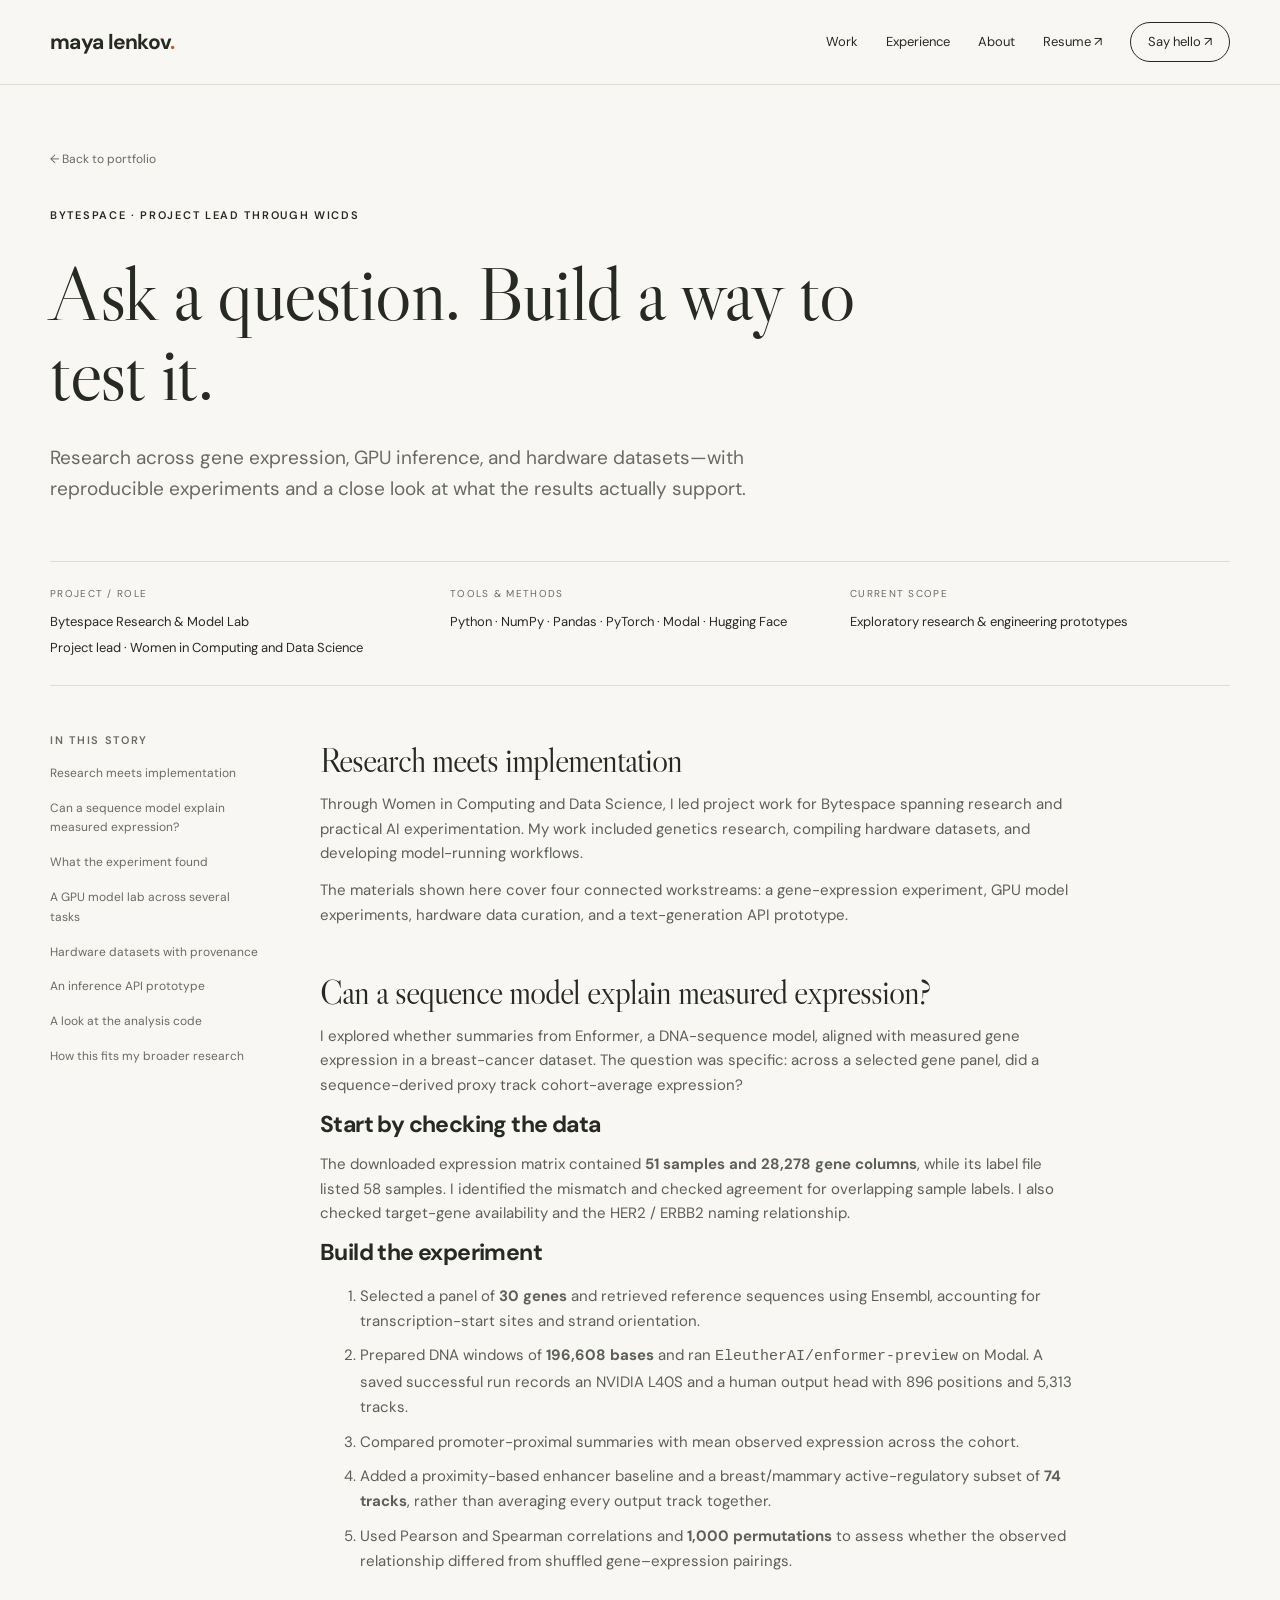
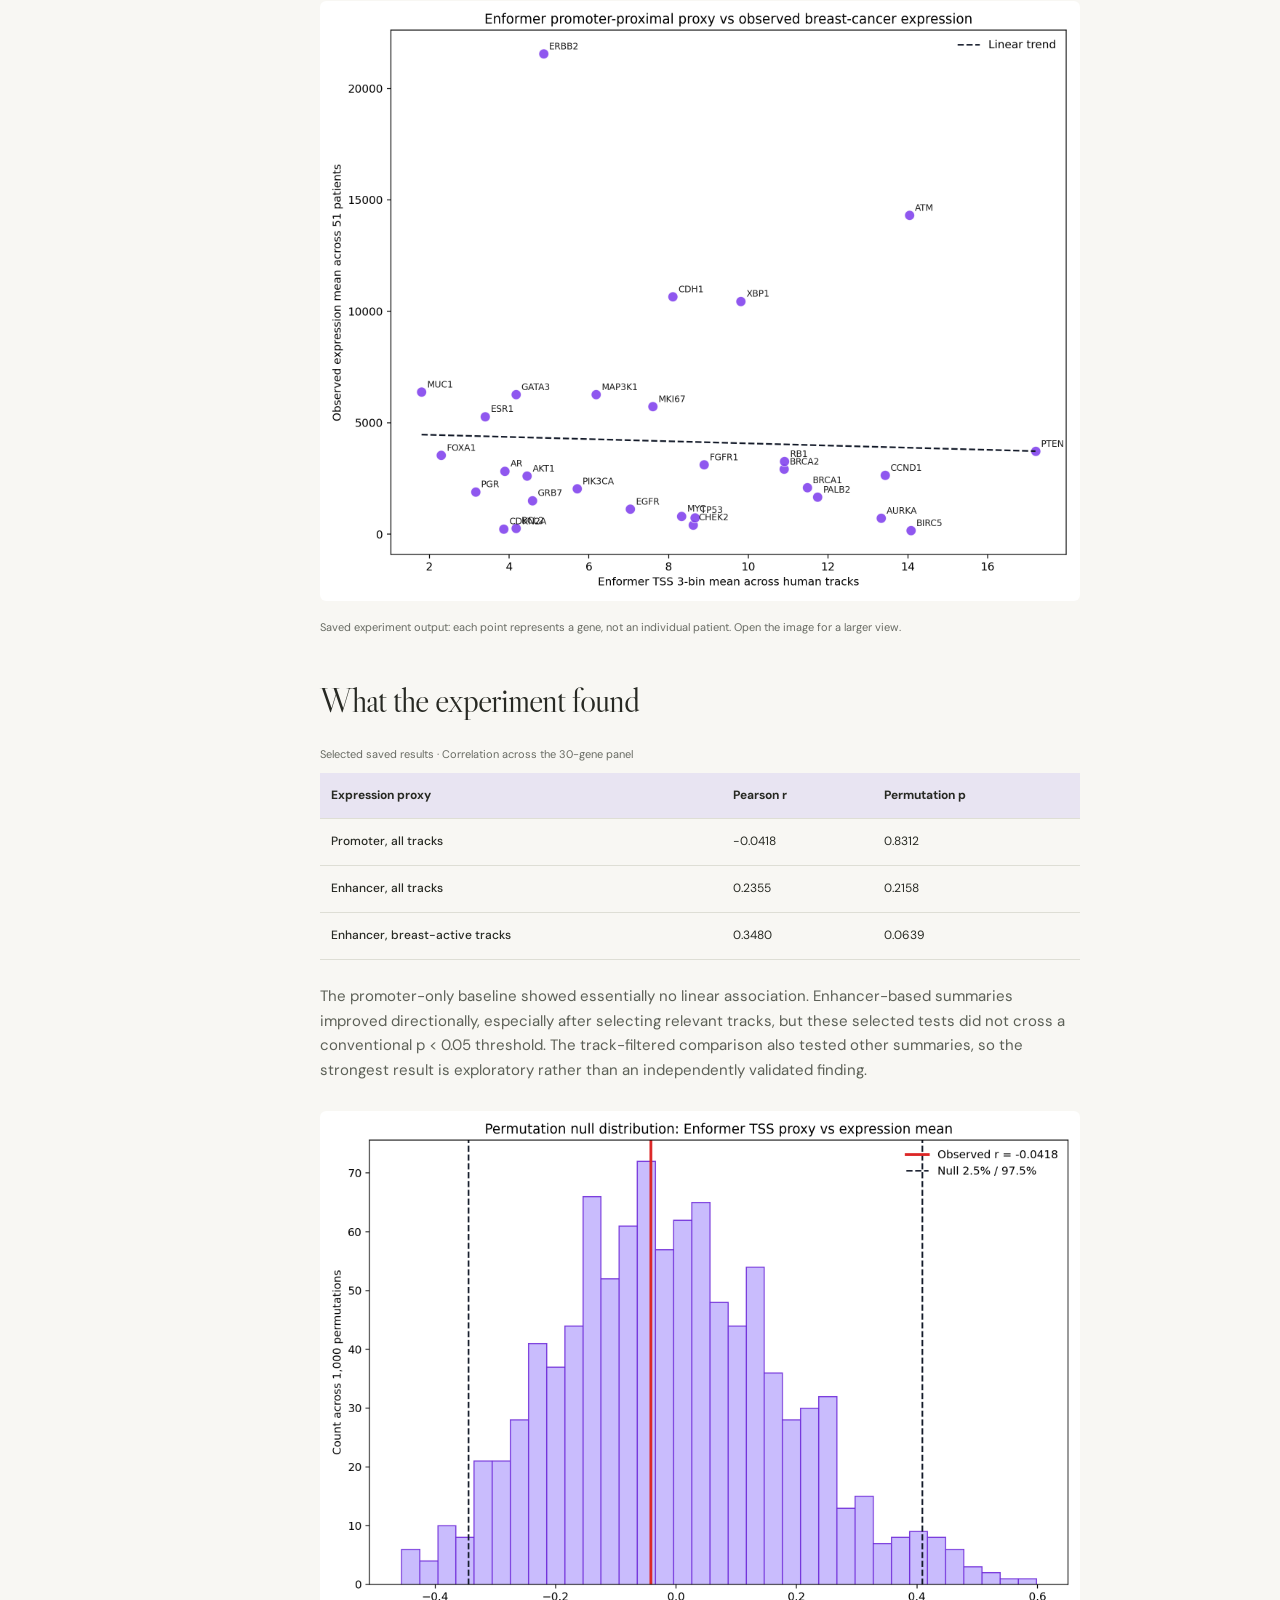
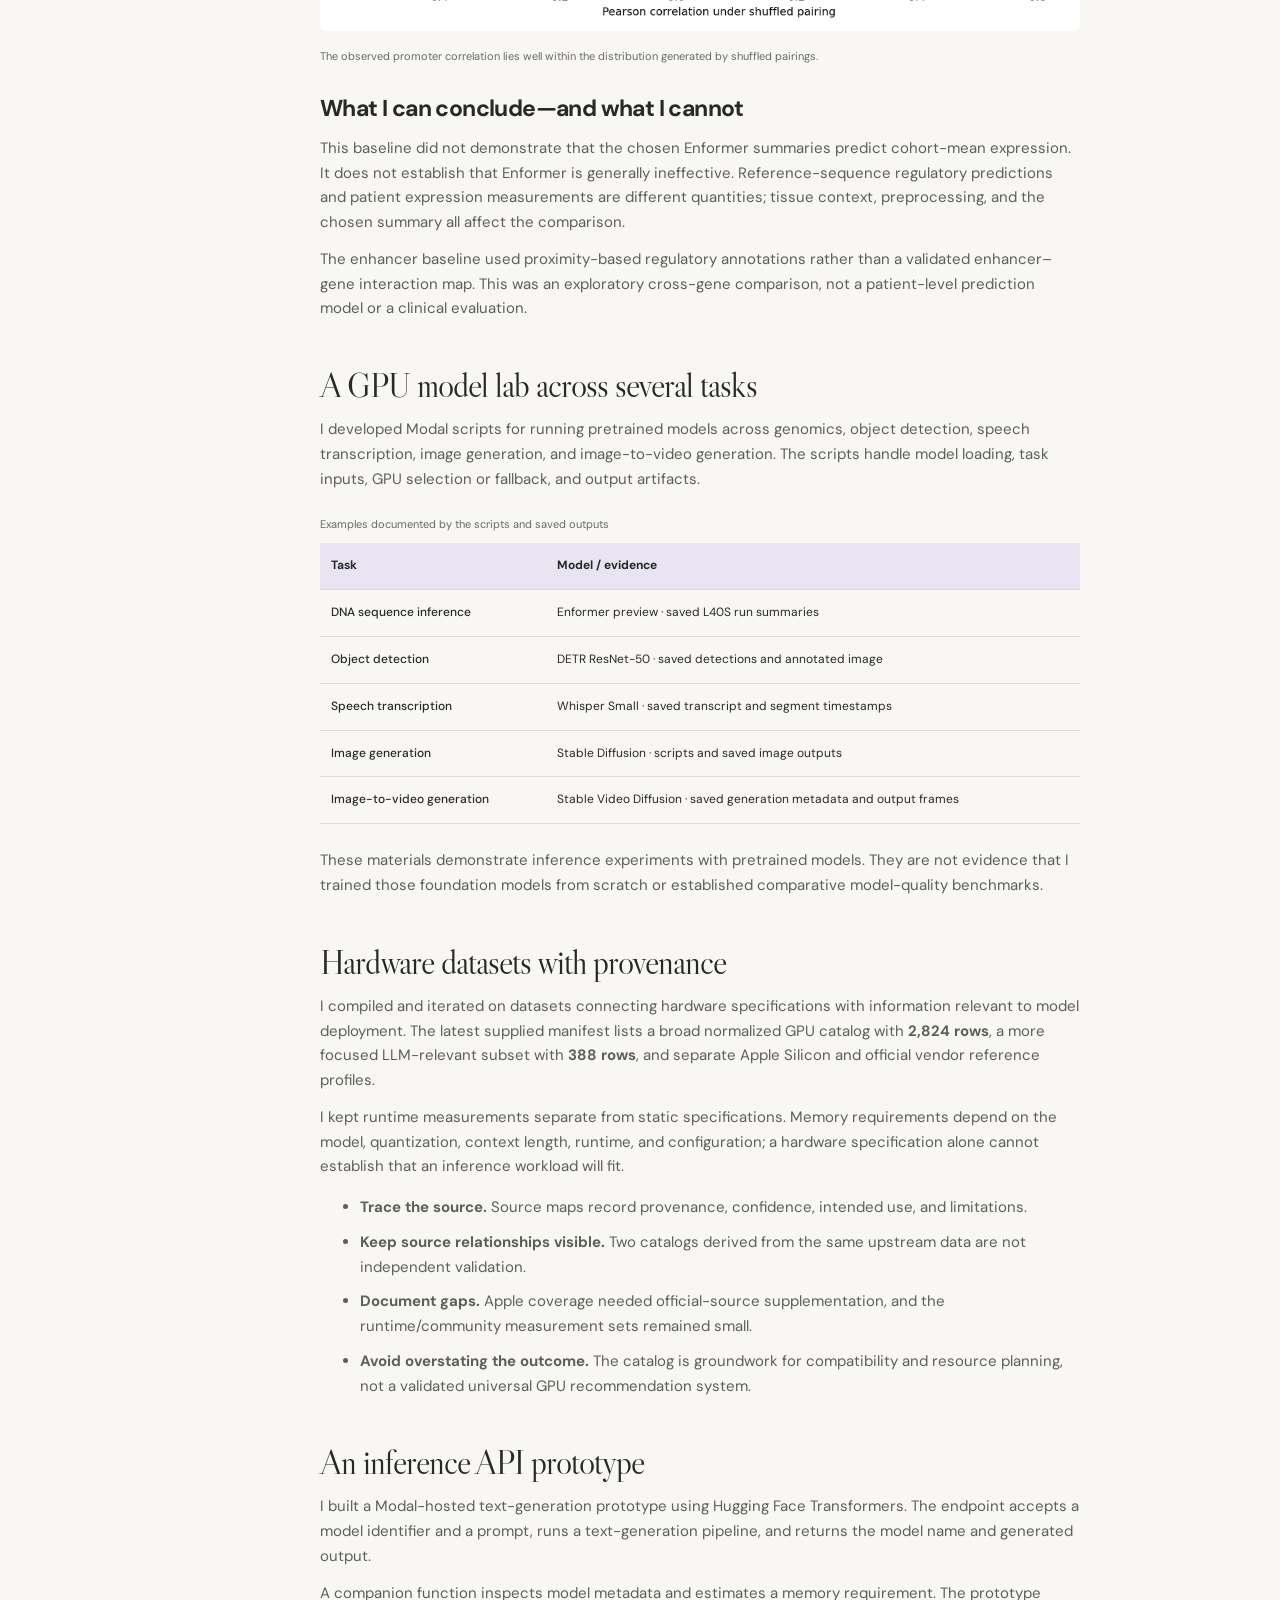
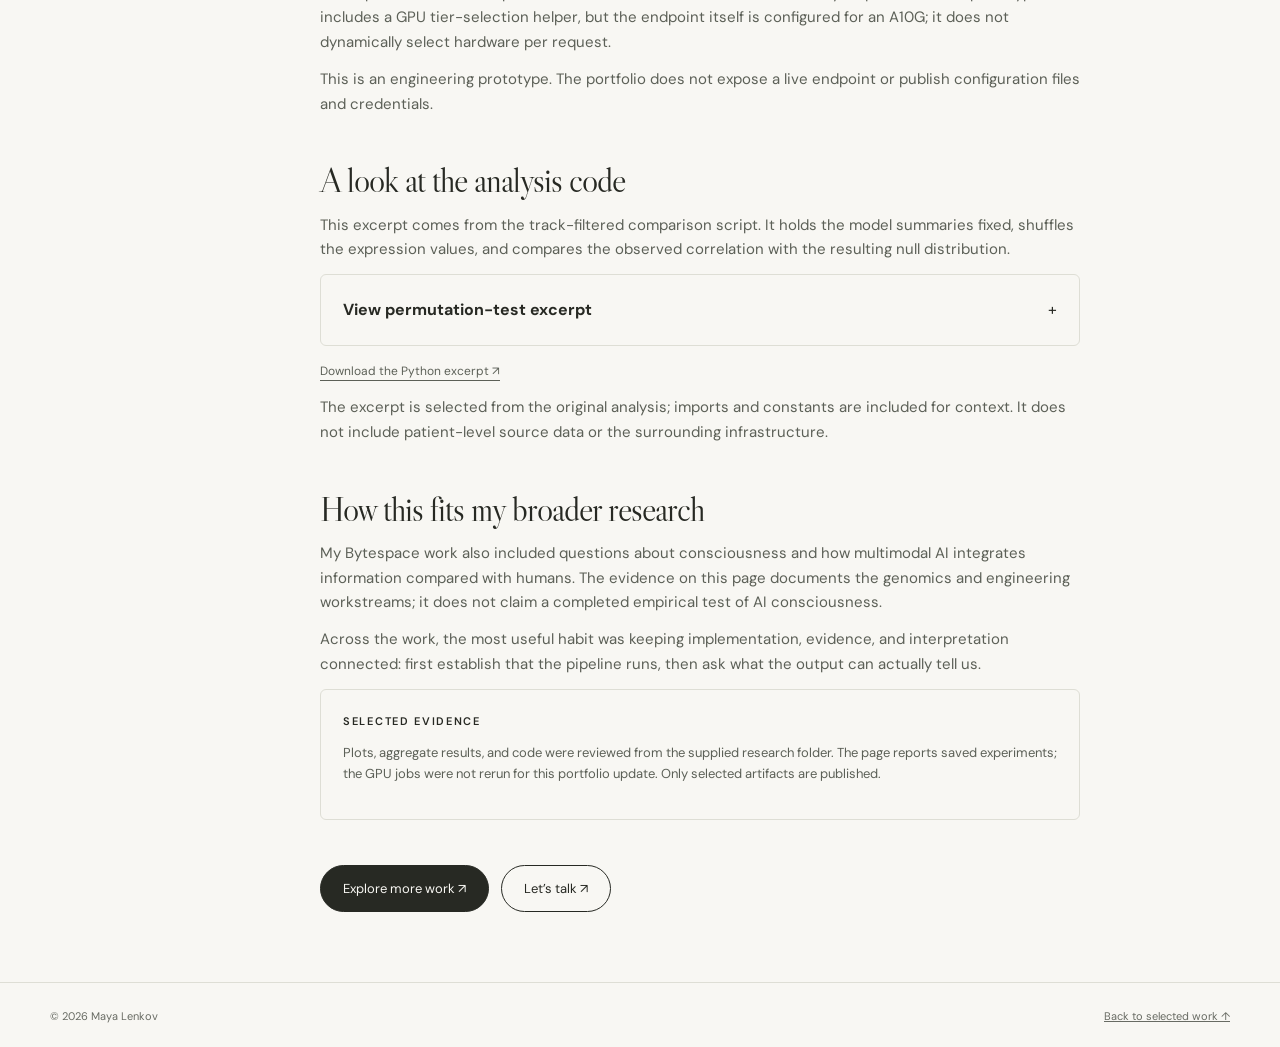
==== bytespace.html @ e7f617af "Add Bytespace research case study with reviewed plots, code excerpt, model lab, and hardware curatio" ====
<!doctype html><html lang="en"><head><meta charset="UTF-8"><meta name="viewport" content="width=device-width,initial-scale=1"><meta name="description" content="Research across gene expression, GPU inference, and hardware datasets—with reproducible experiments and a close look at what the results actually support."><meta name="theme-color" content="#f8f7f3"><title>Bytespace Research &amp; Model Lab — Maya Lenkov</title><link rel="icon" href="assets/favicon.svg" type="image/svg+xml"><link rel="stylesheet" href="assets/style.css"></head><body><a class="skip" href="#main">Skip to content</a><header><nav class="wrap" aria-label="Main navigation"><a class="logo" href="./">maya lenkov<b>.</b></a><div class="navlinks"><a href="index.html#work">Work</a><a href="index.html#experience">Experience</a><a href="index.html#about">About</a><a href="resume.html">Resume ↗</a><a class="navcontact" href="mailto:maya_lenkov@berkeley.edu">Say hello ↗</a></div></nav></header><main id="main" class="wrap"><div class="case-hero"><a class="back" href="index.html#work">← Back to portfolio</a><div class="eyebrow" style="margin-top:35px">Bytespace · Project lead through WiCDS</div><h1>Ask a question. Build a way to test it.</h1><p class="lead">Research across gene expression, GPU inference, and hardware datasets—with reproducible experiments and a close look at what the results actually support.</p></div><div class="case-meta"><div><small>Project / Role</small><span>Bytespace Research & Model Lab<br>Project lead · Women in Computing and Data Science</span></div><div><small>Tools & methods</small><span>Python · NumPy · Pandas · PyTorch · Modal · Hugging Face</span></div><div><small>Current scope</small><span>Exploratory research & engineering prototypes</span></div></div><div class="case-layout"><aside class="case-aside" aria-label="On this page"><div class="eyebrow">In this story</div><a href="#overview">Research meets implementation</a><a href="#genomics">Can a sequence model explain measured expression?</a><a href="#results">What the experiment found</a><a href="#model-lab">A GPU model lab across several tasks</a><a href="#hardware">Hardware datasets with provenance</a><a href="#api">An inference API prototype</a><a href="#code">A look at the analysis code</a><a href="#context">How this fits my broader research</a></aside><article class="case-content"><section id="overview"><h2>Research meets implementation</h2><p>Through Women in Computing and Data Science, I led project work for Bytespace spanning research and practical AI experimentation. My work included genetics research, compiling hardware datasets, and developing model-running workflows.</p><p>The materials shown here cover four connected workstreams: a gene-expression experiment, GPU model experiments, hardware data curation, and a text-generation API prototype.</p></section><section id="genomics"><h2>Can a sequence model explain measured expression?</h2><p>I explored whether summaries from Enformer, a DNA-sequence model, aligned with measured gene expression in a breast-cancer dataset. The question was specific: across a selected gene panel, did a sequence-derived proxy track cohort-average expression?</p><h3>Start by checking the data</h3><p>The downloaded expression matrix contained <strong>51 samples and 28,278 gene columns</strong>, while its label file listed 58 samples. I identified the mismatch and checked agreement for overlapping sample labels. I also checked target-gene availability and the HER2 / ERBB2 naming relationship.</p><h3>Build the experiment</h3><ol><li>Selected a panel of <strong>30 genes</strong> and retrieved reference sequences using Ensembl, accounting for transcription-start sites and strand orientation.</li><li>Prepared DNA windows of <strong>196,608 bases</strong> and ran <code>EleutherAI/enformer-preview</code> on Modal. A saved successful run records an NVIDIA L40S and a human output head with 896 positions and 5,313 tracks.</li><li>Compared promoter-proximal summaries with mean observed expression across the cohort.</li><li>Added a proximity-based enhancer baseline and a breast/mammary active-regulatory subset of <strong>74 tracks</strong>, rather than averaging every output track together.</li><li>Used Pearson and Spearman correlations and <strong>1,000 permutations</strong> to assess whether the observed relationship differed from shuffled gene–expression pairings.</li></ol><figure><a href="assets/bytespace-expression-scatter.png" target="_blank" rel="noopener"><img src="assets/bytespace-expression-scatter.png" width="2090" height="1650" loading="lazy" style="width:100%;height:auto;border-radius:6px" alt="Scatter plot of Enformer promoter-proximal summaries versus cohort-mean expression across a 30-gene panel, showing a nearly flat relationship."></a><figcaption>Saved experiment output: each point represents a gene, not an individual patient. Open the image for a larger view.</figcaption></figure></section><section id="results"><h2>What the experiment found</h2><div class="table-scroll"><table class="research-table"><caption>Selected saved results · Correlation across the 30-gene panel</caption><thead><tr><th scope="col">Expression proxy</th><th scope="col">Pearson r</th><th scope="col">Permutation p</th></tr></thead><tbody><tr><th scope="row">Promoter, all tracks</th><td>−0.0418</td><td>0.8312</td></tr><tr><th scope="row">Enhancer, all tracks</th><td>0.2355</td><td>0.2158</td></tr><tr><th scope="row">Enhancer, breast-active tracks</th><td>0.3480</td><td>0.0639</td></tr></tbody></table></div><p>The promoter-only baseline showed essentially no linear association. Enhancer-based summaries improved directionally, especially after selecting relevant tracks, but these selected tests did not cross a conventional p &lt; 0.05 threshold. The track-filtered comparison also tested other summaries, so the strongest result is exploratory rather than an independently validated finding.</p><figure><a href="assets/bytespace-permutation.png" target="_blank" rel="noopener"><img src="assets/bytespace-permutation.png" width="2090" height="1430" loading="lazy" style="width:100%;height:auto;border-radius:6px" alt="Histogram of correlations from 1,000 random pairings, with the observed promoter correlation near the center of the null distribution."></a><figcaption>The observed promoter correlation lies well within the distribution generated by shuffled pairings.</figcaption></figure><h3>What I can conclude—and what I cannot</h3><p>This baseline did not demonstrate that the chosen Enformer summaries predict cohort-mean expression. It does not establish that Enformer is generally ineffective. Reference-sequence regulatory predictions and patient expression measurements are different quantities; tissue context, preprocessing, and the chosen summary all affect the comparison.</p><p>The enhancer baseline used proximity-based regulatory annotations rather than a validated enhancer–gene interaction map. This was an exploratory cross-gene comparison, not a patient-level prediction model or a clinical evaluation.</p></section><section id="model-lab"><h2>A GPU model lab across several tasks</h2><p>I developed Modal scripts for running pretrained models across genomics, object detection, speech transcription, image generation, and image-to-video generation. The scripts handle model loading, task inputs, GPU selection or fallback, and output artifacts.</p><div class="table-scroll"><table class="research-table"><caption>Examples documented by the scripts and saved outputs</caption><thead><tr><th scope="col">Task</th><th scope="col">Model / evidence</th></tr></thead><tbody><tr><th scope="row">DNA sequence inference</th><td>Enformer preview · saved L40S run summaries</td></tr><tr><th scope="row">Object detection</th><td>DETR ResNet-50 · saved detections and annotated image</td></tr><tr><th scope="row">Speech transcription</th><td>Whisper Small · saved transcript and segment timestamps</td></tr><tr><th scope="row">Image generation</th><td>Stable Diffusion · scripts and saved image outputs</td></tr><tr><th scope="row">Image-to-video generation</th><td>Stable Video Diffusion · saved generation metadata and output frames</td></tr></tbody></table></div><p>These materials demonstrate inference experiments with pretrained models. They are not evidence that I trained those foundation models from scratch or established comparative model-quality benchmarks.</p></section><section id="hardware"><h2>Hardware datasets with provenance</h2><p>I compiled and iterated on datasets connecting hardware specifications with information relevant to model deployment. The latest supplied manifest lists a broad normalized GPU catalog with <strong>2,824 rows</strong>, a more focused LLM-relevant subset with <strong>388 rows</strong>, and separate Apple Silicon and official vendor reference profiles.</p><p>I kept runtime measurements separate from static specifications. Memory requirements depend on the model, quantization, context length, runtime, and configuration; a hardware specification alone cannot establish that an inference workload will fit.</p><ul><li><strong>Trace the source.</strong> Source maps record provenance, confidence, intended use, and limitations.</li><li><strong>Keep source relationships visible.</strong> Two catalogs derived from the same upstream data are not independent validation.</li><li><strong>Document gaps.</strong> Apple coverage needed official-source supplementation, and the runtime/community measurement sets remained small.</li><li><strong>Avoid overstating the outcome.</strong> The catalog is groundwork for compatibility and resource planning, not a validated universal GPU recommendation system.</li></ul></section><section id="api"><h2>An inference API prototype</h2><p>I built a Modal-hosted text-generation prototype using Hugging Face Transformers. The endpoint accepts a model identifier and a prompt, runs a text-generation pipeline, and returns the model name and generated output.</p><p>A companion function inspects model metadata and estimates a memory requirement. The prototype includes a GPU tier-selection helper, but the endpoint itself is configured for an A10G; it does not dynamically select hardware per request.</p><p>This is an engineering prototype. The portfolio does not expose a live endpoint or publish configuration files and credentials.</p></section><section id="code"><h2>A look at the analysis code</h2><p>This excerpt comes from the track-filtered comparison script. It holds the model summaries fixed, shuffles the expression values, and compares the observed correlation with the resulting null distribution.</p><details class="evidence"><summary style="display:flex;justify-content:space-between;padding:0"><strong>View permutation-test excerpt</strong><span aria-hidden="true">+</span></summary><pre class="code-sample"><code># Selected original analysis excerpt from build_track_filtered_enformer_comparison.py.
# Imports and constants included for context; no source patient data is included.
import numpy as np
import pandas as pd

N_PERMUTATIONS = 1000
RANDOM_SEED = 42

def permute(df: pd.DataFrame, metric: str) -&gt; tuple[dict, pd.DataFrame]:
    x = df[metric].to_numpy(dtype=float)
    y = df[&#x27;expression_mean&#x27;].to_numpy(dtype=float)
    observed = float(np.corrcoef(x, y)[0, 1])
    rng = np.random.default_rng(RANDOM_SEED)
    rows = []
    for i in range(N_PERMUTATIONS):
        r = float(np.corrcoef(x, rng.permutation(y))[0, 1])
        rows.append({&#x27;iteration&#x27;: i + 1, &#x27;metric&#x27;: metric, &#x27;pearson_r&#x27;: r})
    perm = pd.DataFrame(rows)
    values = perm[&#x27;pearson_r&#x27;].to_numpy(dtype=float)
    return {
        &#x27;metric&#x27;: metric,
        &#x27;observed_pearson_r&#x27;: observed,
        &#x27;n_permutations&#x27;: N_PERMUTATIONS,
        &#x27;null_mean&#x27;: float(values.mean()),
        &#x27;null_std&#x27;: float(values.std(ddof=1)),
        &#x27;null_q025&#x27;: float(np.quantile(values, 0.025)),
        &#x27;null_q975&#x27;: float(np.quantile(values, 0.975)),
        &#x27;two_sided_empirical_p_value&#x27;: float((np.sum(np.abs(values) &gt;= abs(observed)) + 1) / (len(values) + 1)),
        &#x27;observed_percentile_in_null&#x27;: float((values &lt;= observed).mean() * 100.0),
    }, perm
</code></pre></details><p><a class="textlink" href="assets/bytespace-permutation-excerpt.py" download>Download the Python excerpt ↗</a></p><p>The excerpt is selected from the original analysis; imports and constants are included for context. It does not include patient-level source data or the surrounding infrastructure.</p></section><section id="context"><h2>How this fits my broader research</h2><p>My Bytespace work also included questions about consciousness and how multimodal AI integrates information compared with humans. The evidence on this page documents the genomics and engineering workstreams; it does not claim a completed empirical test of AI consciousness.</p><p>Across the work, the most useful habit was keeping implementation, evidence, and interpretation connected: first establish that the pipeline runs, then ask what the output can actually tell us.</p><div class="evidence"><div class="eyebrow">Selected evidence</div><p>Plots, aggregate results, and code were reviewed from the supplied research folder. The page reports saved experiments; the GPU jobs were not rerun for this portfolio update. Only selected artifacts are published.</p></div></section><div class="actions"><a class="button" href="index.html#work">Explore more work ↗</a><a class="button light" href="mailto:maya_lenkov@berkeley.edu">Let’s talk ↗</a></div></article></div></main><footer><div class="wrap footer-inner"><span>© 2026 Maya Lenkov</span><a href="index.html#work">Back to selected work ↑</a></div></footer></body></html>
---- assets/style.css ----
@import url('https://fonts.googleapis.com/css2?family=DM+Sans:wght@400;500;600;700&family=Libre+Caslon+Display&display=swap');
:root{--paper:#f8f7f3;--ink:#272923;--muted:#686b63;--line:#deded5;--purple:#e8e4f2;--orange:#cc542e;--green:#e4e9da;--serif:'Libre Caslon Display',Georgia,serif;--sans:'DM Sans',Arial,sans-serif}*{box-sizing:border-box}html{scroll-behavior:smooth;scroll-padding-top:90px}body{margin:0;background:var(--paper);color:var(--ink);font-family:var(--sans);font-size:16px;line-height:1.65}a{color:inherit}button{font:inherit;color:inherit}a,button{-webkit-tap-highlight-color:transparent}a:focus-visible,button:focus-visible,summary:focus-visible{outline:3px solid var(--orange);outline-offset:5px}.wrap{width:min(1180px,calc(100% - 80px));margin:auto}.skip{position:fixed;top:-80px;left:10px;background:white;padding:10px;z-index:100}.skip:focus{top:10px}header{border-bottom:1px solid var(--line);position:sticky;top:0;z-index:20;background:rgba(248,247,243,.97)}nav{height:84px;display:flex;align-items:center;justify-content:space-between;gap:25px}.logo{font-weight:700;text-decoration:none;letter-spacing:-.7px;font-size:21px}.logo b{color:var(--orange)}.navlinks{display:flex;gap:28px;align-items:center}.navlinks a{font-size:13px;text-decoration:none}.navlinks a:hover,.textlink:hover{color:var(--orange)}.navlinks .navcontact{border:1px solid var(--ink);padding:8px 17px;border-radius:30px}.eyebrow{font-size:11px;letter-spacing:1.7px;text-transform:uppercase;font-weight:600;display:flex;gap:11px;align-items:center}.dot{width:7px;height:7px;background:var(--orange);border-radius:50%;display:inline-block}.hero{padding:83px 0 62px;position:relative}.hero h1{font-family:var(--serif);font-weight:400;font-size:clamp(60px,7.7vw,108px);line-height:1.02;letter-spacing:-3px;margin:30px 0}.hero h1 em{font-weight:400;color:var(--orange)}.hero-description{max-width:550px;color:var(--muted);font-size:17px;line-height:1.8}.hero-bottom{display:flex;justify-content:space-between;align-items:end;gap:30px;margin-top:30px}.hero-note{font-size:12px;color:var(--muted);max-width:200px}.button{display:inline-flex;gap:25px;align-items:center;background:var(--ink);color:var(--paper);padding:12px 22px;border-radius:30px;text-decoration:none;font-size:13px;cursor:pointer;border:1px solid var(--ink)}.button:hover{background:var(--orange);border-color:var(--orange)}.button.light{background:transparent;color:var(--ink)}.button.light:hover{background:var(--purple);border-color:var(--ink)}.actions{display:flex;gap:12px;align-items:center;flex-wrap:wrap}.orbit{position:absolute;right:18px;top:30px;width:160px;height:160px;transform:rotate(-12deg)}.orbit svg{width:100%;height:100%;overflow:visible}.strip{border-top:1px solid var(--line);border-bottom:1px solid var(--line);display:flex;justify-content:space-between;padding:20px 0;font-size:11px;text-transform:uppercase;letter-spacing:1.3px;gap:15px;color:var(--muted)}.section{padding:76px 0}.section-heading{display:flex;justify-content:space-between;align-items:end;margin-bottom:30px;gap:20px}h2{font-family:var(--serif);font-size:50px;line-height:1.15;font-weight:400;letter-spacing:-1px;margin:10px 0}h3{font-size:23px;line-height:1.3;letter-spacing:-.6px;margin:12px 0}p{margin:12px 0}.section-heading>p{font-size:13px;color:var(--muted);max-width:300px}.project-grid{display:grid;grid-template-columns:1fr 1fr;gap:36px 26px}.project-card{display:block;text-decoration:none}.project-card.featured{grid-column:1/-1;display:grid;grid-template-columns:1.25fr 1fr;background:var(--purple);border-radius:8px;overflow:hidden}.project-card .visual{height:285px;overflow:hidden;border-radius:7px;position:relative;display:flex;align-items:center;justify-content:center;transition:transform .25s}.project-card:hover .visual{transform:translateY(-4px)}.featured .visual{height:360px;border-radius:0;border-right:1px solid #d3cede}.project-copy{padding:18px 0 0}.featured .project-copy{padding:48px 38px;align-self:center}.project-copy p{font-size:14px;color:var(--muted)}.tags{display:flex;gap:6px;flex-wrap:wrap;margin-top:19px}.tags span{font-size:10px;padding:4px 10px;border:1px solid #bfc0b4;border-radius:30px}.project-title{display:flex;justify-content:space-between;align-items:center;gap:20px}.arrow{font-size:25px;font-weight:400;transition:transform .2s}.project-card:hover .arrow{transform:translate(3px,-3px)}.status{font-size:10px;font-weight:600;letter-spacing:1.4px;text-transform:uppercase}.visual-label{position:absolute;bottom:14px;left:20px;font-size:9px;letter-spacing:1.3px;text-transform:uppercase;color:#575c53}.desk{width:78%;background:#fbfaf7;box-shadow:0 16px 35px #50476616;border-radius:8px;transform:rotate(-3deg);padding:18px;max-width:380px}.desk-head{display:flex;justify-content:space-between;border-bottom:1px solid var(--line);padding-bottom:11px;font-size:11px}.desk-head b{font-size:14px}.desk-tabs{display:flex;gap:16px;font-size:9px;margin:15px 0}.desk-tabs span:first-child{background:var(--purple);padding:2px 8px;border-radius:10px}.desk-row{display:flex;gap:12px;align-items:center;background:white;border:1px solid #e9e7e0;padding:12px;margin:7px 0;border-radius:5px;font-size:10px}.desk-row i{width:26px;height:26px;background:var(--green);display:grid;place-items:center;font-style:normal;border-radius:5px}.desk-row small{display:block;color:var(--muted);font-size:9px}.desk-row .check{margin-left:auto;color:#577049}.calvisual{background:var(--green)}.calendar{background:#fafbf7;border:1px solid #cfd6c4;width:260px;padding:18px 22px;transform:rotate(4deg);border-radius:6px;box-shadow:0 12px 30px #35412e12}.calendar strong{font-family:var(--serif);font-size:26px;font-weight:400}.cal-event{font-size:10px;margin:8px 0 8px 30px;padding:8px 10px;background:#e3ded4;border-left:2px solid #a7907b;border-radius:3px;position:relative}.cal-event:before{content:attr(data-time);position:absolute;left:-32px;font-size:8px}.cal-event.lilac{background:var(--purple);border-color:#9d8fbc}.cal-event.meal{background:transparent;border:1px dashed #c9cdbc;color:var(--muted);padding:4px 10px}.petvisual{background:#f1dfd3}.pet-scene{position:relative;text-align:center;width:100%}.bubble{background:#fffcf8;border-radius:14px;padding:12px 17px;display:inline-block;font-size:12px;box-shadow:0 4px 15px #8e5b3910;transform:rotate(-4deg);margin-bottom:14px}.pet{display:block;width:106px;height:105px;margin:auto}.pet-ground{width:150px;height:12px;border-radius:50%;background:#dbc2ae;margin:-8px auto 0}.mini-label{margin-top:12px;font-size:10px;color:#7e6253}.lined{border-top:1px solid var(--line)}.exp-row{border-bottom:1px solid var(--line)}summary{cursor:pointer;list-style:none;display:grid;grid-template-columns:180px 1fr 170px 20px;gap:22px;align-items:center;padding:25px 0}summary::-webkit-details-marker{display:none}.exp-company{font-weight:600;font-size:17px}.exp-role,.exp-date{font-size:12px;color:var(--muted)}.exp-date{text-align:right}.plus{font-size:24px;font-weight:400}details[open] .plus{transform:rotate(45deg)}.exp-body{padding:0 45px 28px 202px;max-width:1050px;font-size:14px;color:var(--muted)}.exp-body ul{padding-left:18px}.exp-body li{margin:9px 0}.textlink{font-size:12px;text-underline-offset:5px}.notice{background:#ecebe5;border-radius:5px;padding:15px 18px;font-size:12px;margin-top:18px;color:#5b5e55}.club-grid{display:grid;grid-template-columns:1fr 1fr;gap:35px}.club{border-top:1px solid var(--ink);padding-top:22px}.club p{font-size:14px;color:var(--muted)}.club h3{font-size:21px}.club .role{font-size:11px;letter-spacing:.6px}.club h4{font-size:14px;margin-bottom:5px}.about-section{background:#eeeee6;border-radius:8px;padding:48px;display:grid;grid-template-columns:.85fr 1.3fr;gap:60px}.about-section h2{font-size:48px}.about-section p{font-size:15px;color:#555a50}.about-aside{border-top:1px solid #c8cbbf;padding-top:17px;margin-top:25px;font-size:12px;color:var(--muted)}.contact{padding:75px 0;display:flex;justify-content:space-between;gap:30px;align-items:center}.contact h2{font-size:62px}.contact p{color:var(--muted);font-size:14px}footer{border-top:1px solid var(--line);padding:24px 0;font-size:11px;color:var(--muted)}.footer-inner{display:flex;justify-content:space-between;gap:20px}.case-hero{padding:60px 0 45px;max-width:900px}.back{font-size:12px;color:var(--muted);text-decoration:none}.case-hero h1{font-family:var(--serif);font-size:clamp(48px,6vw,82px);line-height:1.05;font-weight:400;letter-spacing:-1.5px;margin:28px 0}.case-hero .lead{font-size:19px;max-width:730px;color:var(--muted)}.case-meta{display:grid;grid-template-columns:repeat(3,1fr);padding:24px 0;border-block:1px solid var(--line);gap:20px;margin-bottom:45px}.case-meta small{display:block;font-size:10px;text-transform:uppercase;letter-spacing:1.3px;color:var(--muted);margin-bottom:5px}.case-meta span{font-size:13px}.case-layout{display:grid;grid-template-columns:210px 1fr;gap:60px;padding-bottom:70px}.case-aside{font-size:12px;color:var(--muted)}.case-aside a{display:block;margin:15px 0;text-decoration:none}.case-content{max-width:760px}.case-content section{margin-bottom:45px;scroll-margin-top:110px}.case-content h2{font-size:34px}.case-content p,.case-content li{font-size:15px;color:#5c6057}.case-content li{margin:10px 0}.workflow{display:grid;grid-template-columns:repeat(3,1fr);gap:12px;margin-top:25px}.workflow>div{background:var(--purple);border-radius:5px;padding:20px 16px}.workflow b{font-size:11px;display:block;margin-bottom:12px;color:#7c6a91}.workflow strong{font-size:15px;display:block}.workflow p{font-size:12px;margin-bottom:0}.evidence{border:1px solid var(--line);padding:22px;border-radius:6px}.evidence .eyebrow{margin-bottom:10px}.evidence p{font-size:13px}.resume-sheet{max-width:880px;margin:45px auto;background:white;padding:60px;border:1px solid var(--line)}.resume-sheet h1{font-size:34px;margin:0}.resume-sheet h2{font:600 13px var(--sans);letter-spacing:1px;border-bottom:1px solid var(--line);padding:20px 0 8px;margin-top:18px;text-transform:uppercase}.resume-sheet h3{font-size:15px;margin-bottom:5px}.resume-sheet p,.resume-sheet li{font-size:12px}.resume-sheet ul{padding-left:18px}.resume-toolbar{display:flex;justify-content:space-between;align-items:center;padding-top:30px}.hidden{display:none}@media(min-width:1500px){.hero{padding-top:100px;padding-bottom:80px}}@media(max-width:900px){.wrap{width:calc(100% - 44px)}.orbit{width:120px;height:120px;right:0;top:25px}.hero h1{max-width:600px;font-size:75px}.hero-description{max-width:460px}.featured .project-copy{padding:30px 25px}.featured .visual{height:340px}.project-card.featured{grid-template-columns:1fr 1fr}summary{grid-template-columns:150px 1fr 125px 18px;gap:15px}.exp-body{padding-left:165px}.case-layout{grid-template-columns:150px 1fr;gap:25px}.workflow{grid-template-columns:1fr}.about-section{padding:35px;gap:30px}}@media(max-width:650px){.wrap{width:calc(100% - 36px)}nav{height:70px}.logo{font-size:18px}.navlinks{gap:15px}.navlinks a{font-size:11px}.navlinks .navcontact{display:none}.hero{padding:46px 0}.hero h1{font-size:58px;letter-spacing:-1.8px;margin-top:25px}.orbit{display:none}.eyebrow{font-size:9px;letter-spacing:1.1px}.hero-description{font-size:15px}.hero-note{display:none}.strip{font-size:9px;letter-spacing:.3px;flex-wrap:wrap;justify-content:start;gap:10px 22px}.section{padding:50px 0}.section-heading{display:block;margin-bottom:22px}h2{font-size:42px}.section-heading>p{max-width:none}.project-grid{grid-template-columns:1fr;gap:28px}.project-card.featured{display:block}.featured .visual{height:275px;border-right:0;border-bottom:1px solid #d3cede}.featured .project-copy{padding:26px}.project-card .visual{height:260px}.project-copy{padding-top:14px}.project-copy h3{font-size:22px}summary{grid-template-columns:1fr 20px;gap:3px;padding:22px 0}.exp-company{grid-column:1}.exp-role{grid-column:1}.exp-date{grid-column:1;text-align:left;font-size:10px}.plus{grid-column:2;grid-row:1/4}.exp-body{padding:0 0 22px}.club-grid{grid-template-columns:1fr;gap:28px}.about-section{grid-template-columns:1fr;padding:26px;gap:5px}.about-section h2{font-size:40px}.contact{padding:55px 0;display:block}.contact h2{font-size:49px}.contact .actions{margin-top:25px}.footer-inner{font-size:10px}.case-hero{padding-top:35px}.case-hero h1{font-size:54px}.case-hero .lead{font-size:17px}.case-meta{grid-template-columns:1fr;gap:14px}.case-meta small{margin-bottom:1px}.case-layout{display:block}.case-aside{display:none}.case-content h2{font-size:33px}.resume-sheet{padding:25px;margin:25px 0}.resume-toolbar .button{padding:9px 12px;font-size:11px}}@media(prefers-reduced-motion:reduce){html{scroll-behavior:auto}*{transition:none!important}}@media print{header,footer,.resume-toolbar,.skip{display:none}.wrap{width:100%}body{background:white}.resume-sheet{border:0;padding:0;margin:0;max-width:none}.resume-sheet h2{break-after:avoid}.resume-sheet h3{break-after:avoid}a{text-decoration:none}}

/* Research case study */
.case-content figure{margin:28px 0}.case-content figcaption{font-size:11px;color:var(--muted);line-height:1.6;margin-top:9px}.table-scroll{overflow-x:auto;margin:24px 0}.research-table{border-collapse:collapse;width:100%;font-size:12px;min-width:400px}.research-table caption{text-align:left;color:var(--muted);font-size:11px;padding-bottom:10px}.research-table th,.research-table td{padding:13px 11px;text-align:left;border-bottom:1px solid var(--line)}.research-table thead{background:var(--purple)}.research-table tbody th{font-weight:500}.code-sample{overflow:auto;font-size:11px;line-height:1.7;padding:18px;background:#eeeee7;border-radius:5px;max-height:420px}.case-content code{overflow-wrap:anywhere}.research-feature{margin-top:35px;padding:25px 28px;background:var(--green);border-radius:7px;display:flex;justify-content:space-between;gap:25px;align-items:center;text-decoration:none}.research-feature h3{margin:7px 0}.research-feature p{font-size:13px;max-width:650px;color:var(--muted)}@media(max-width:650px){.research-feature{padding:22px;display:block}.research-feature .arrow{display:inline-block;margin-top:12px}}
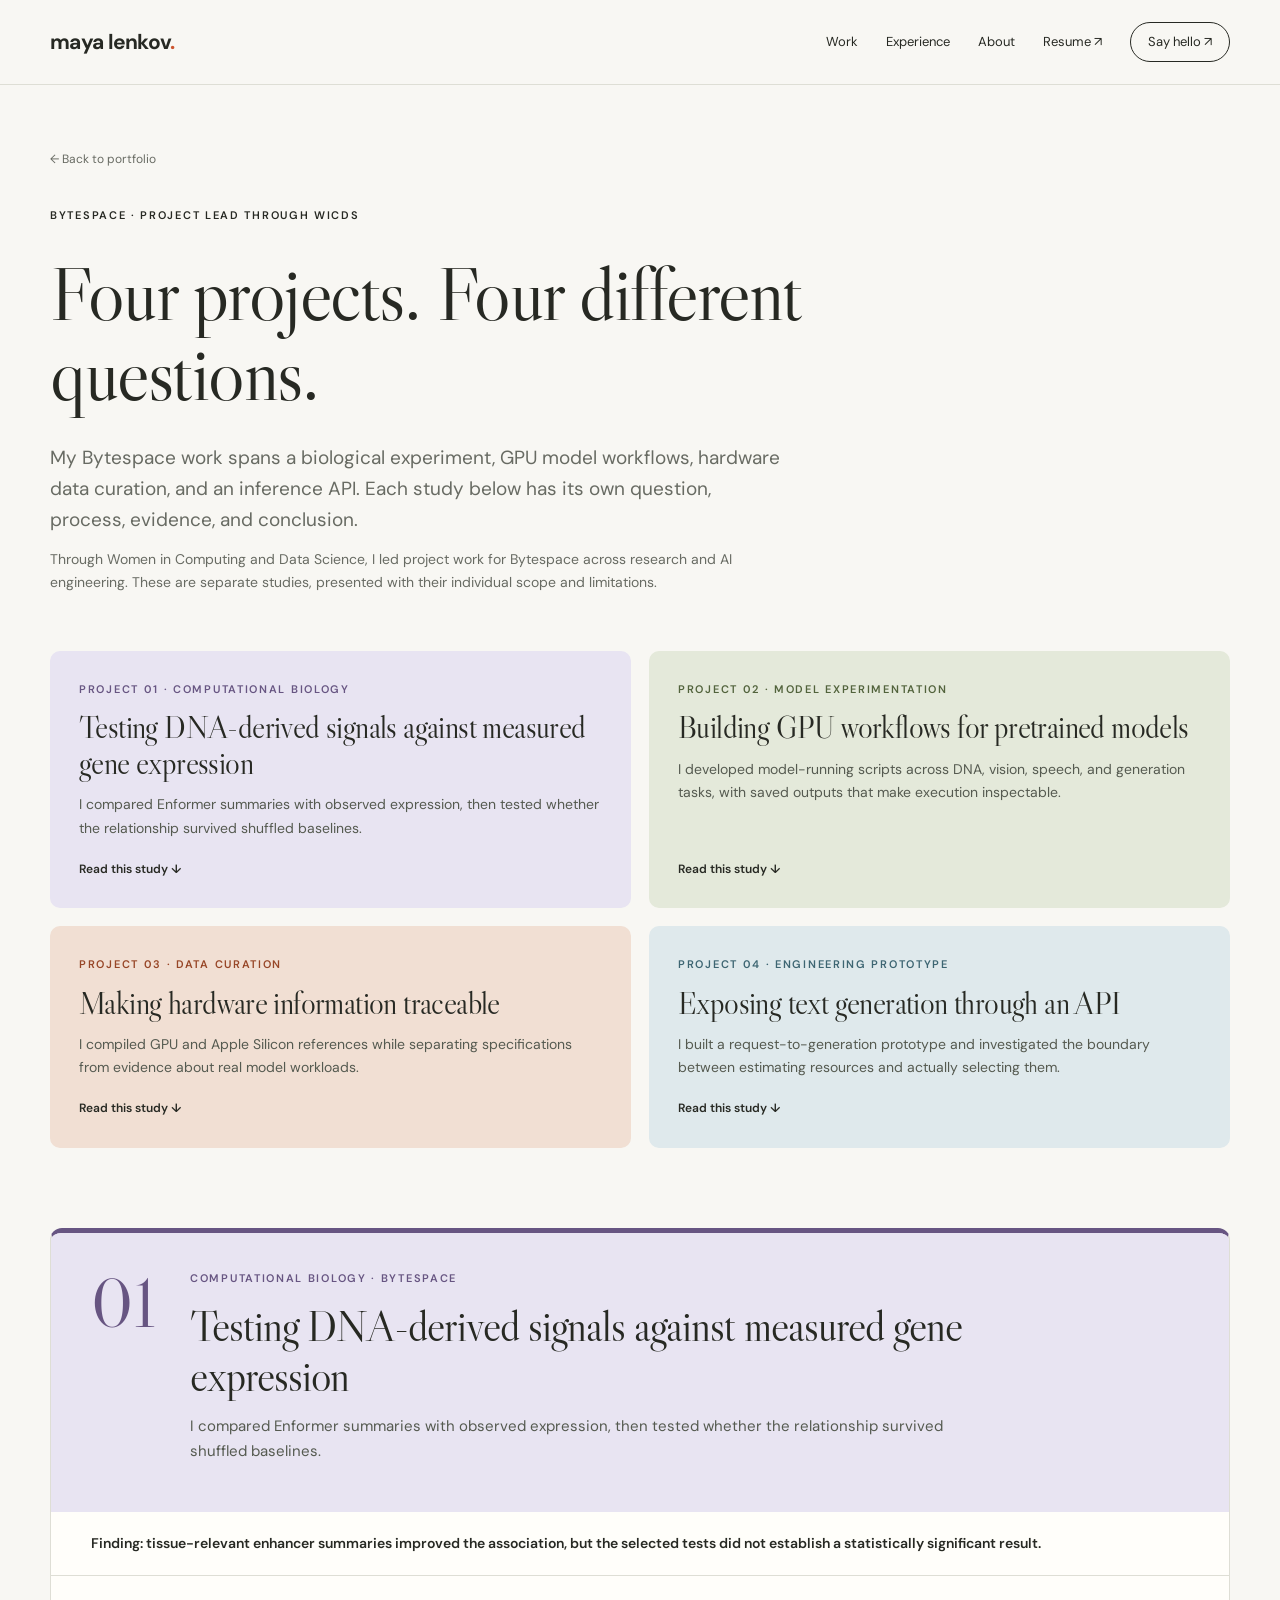
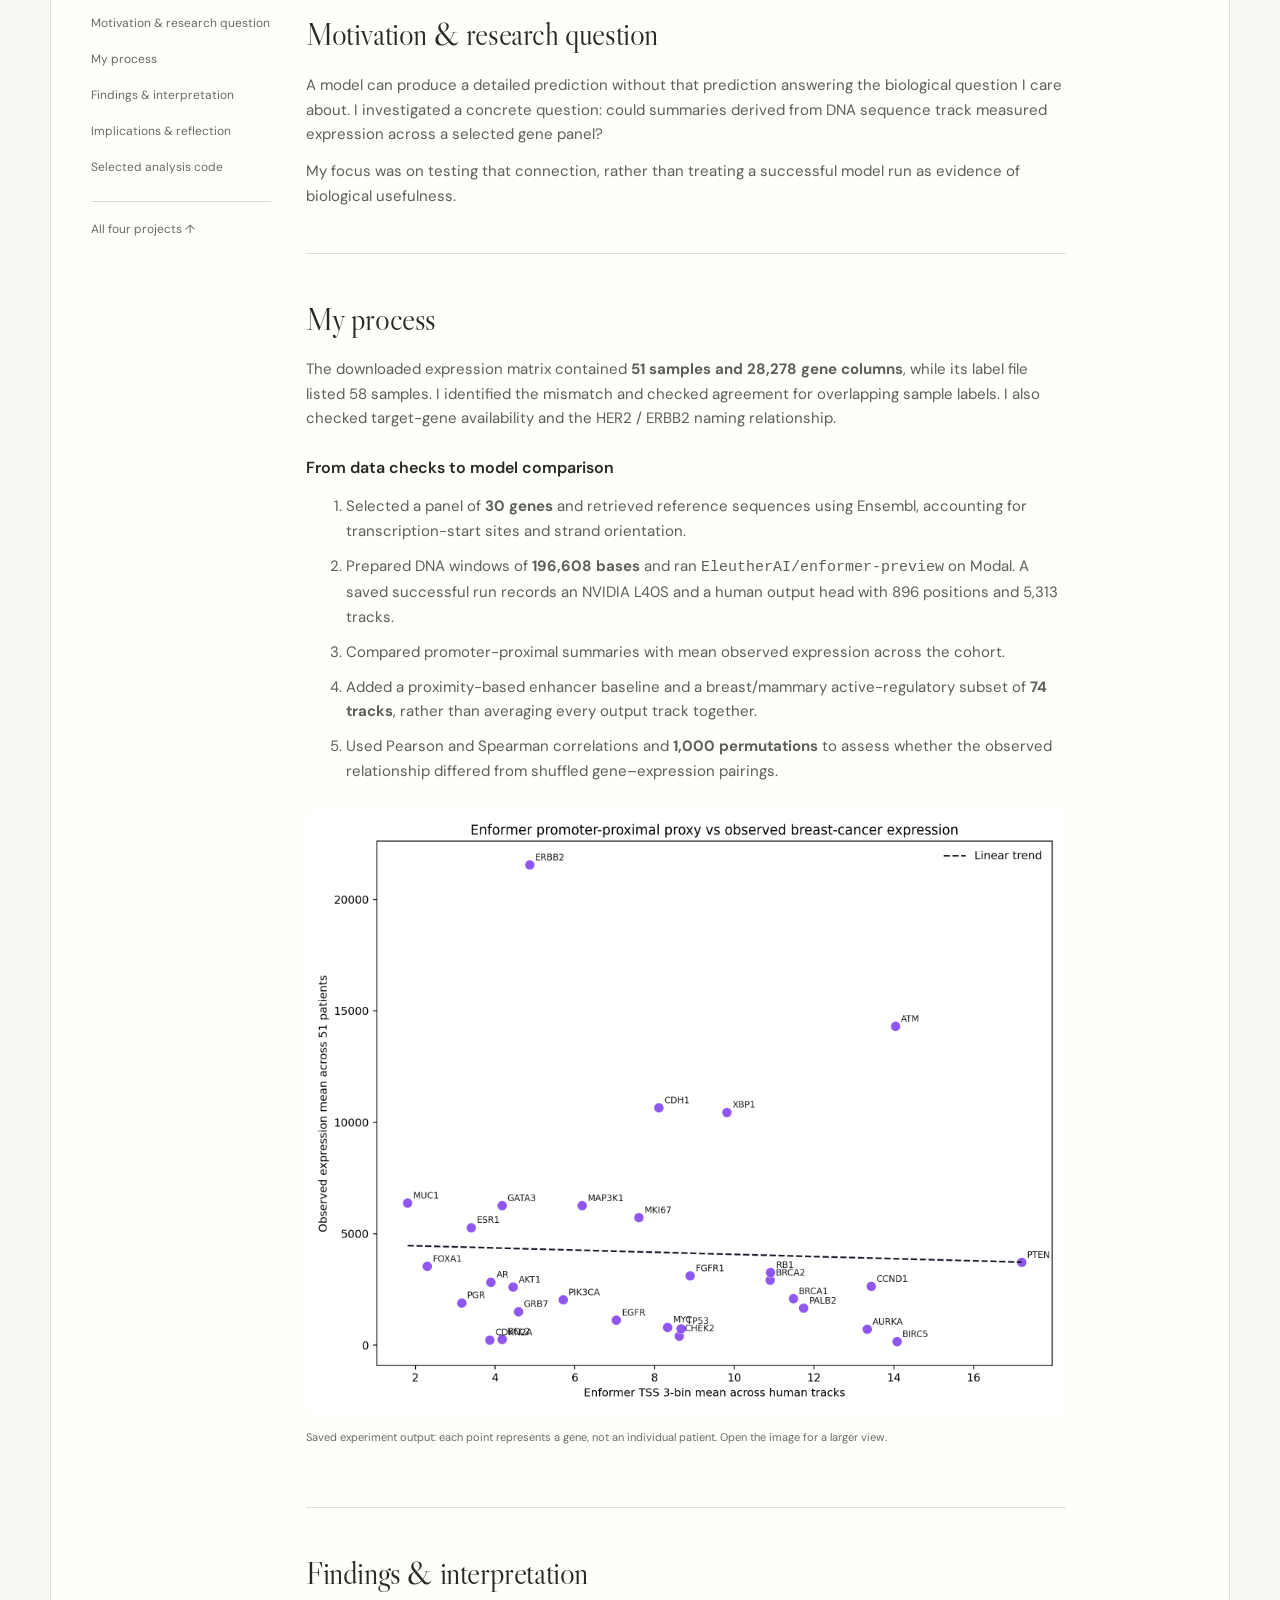
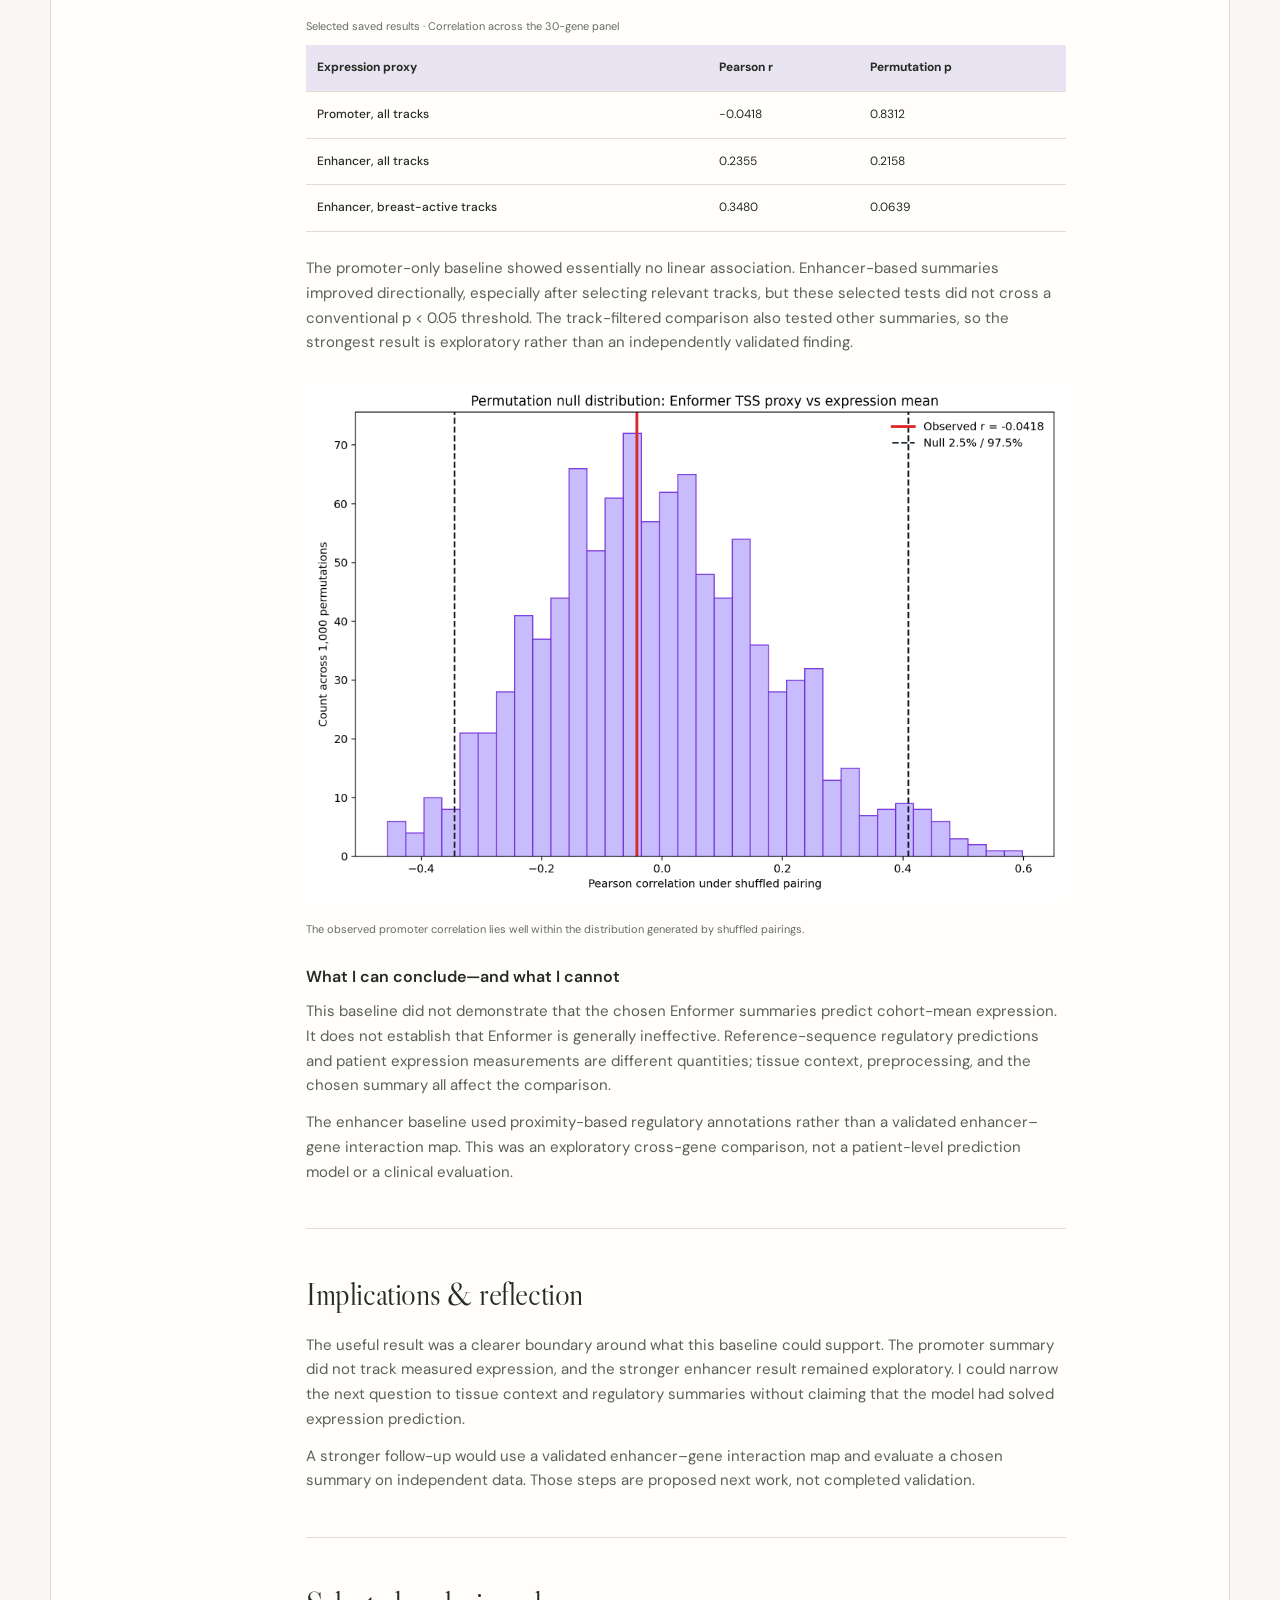
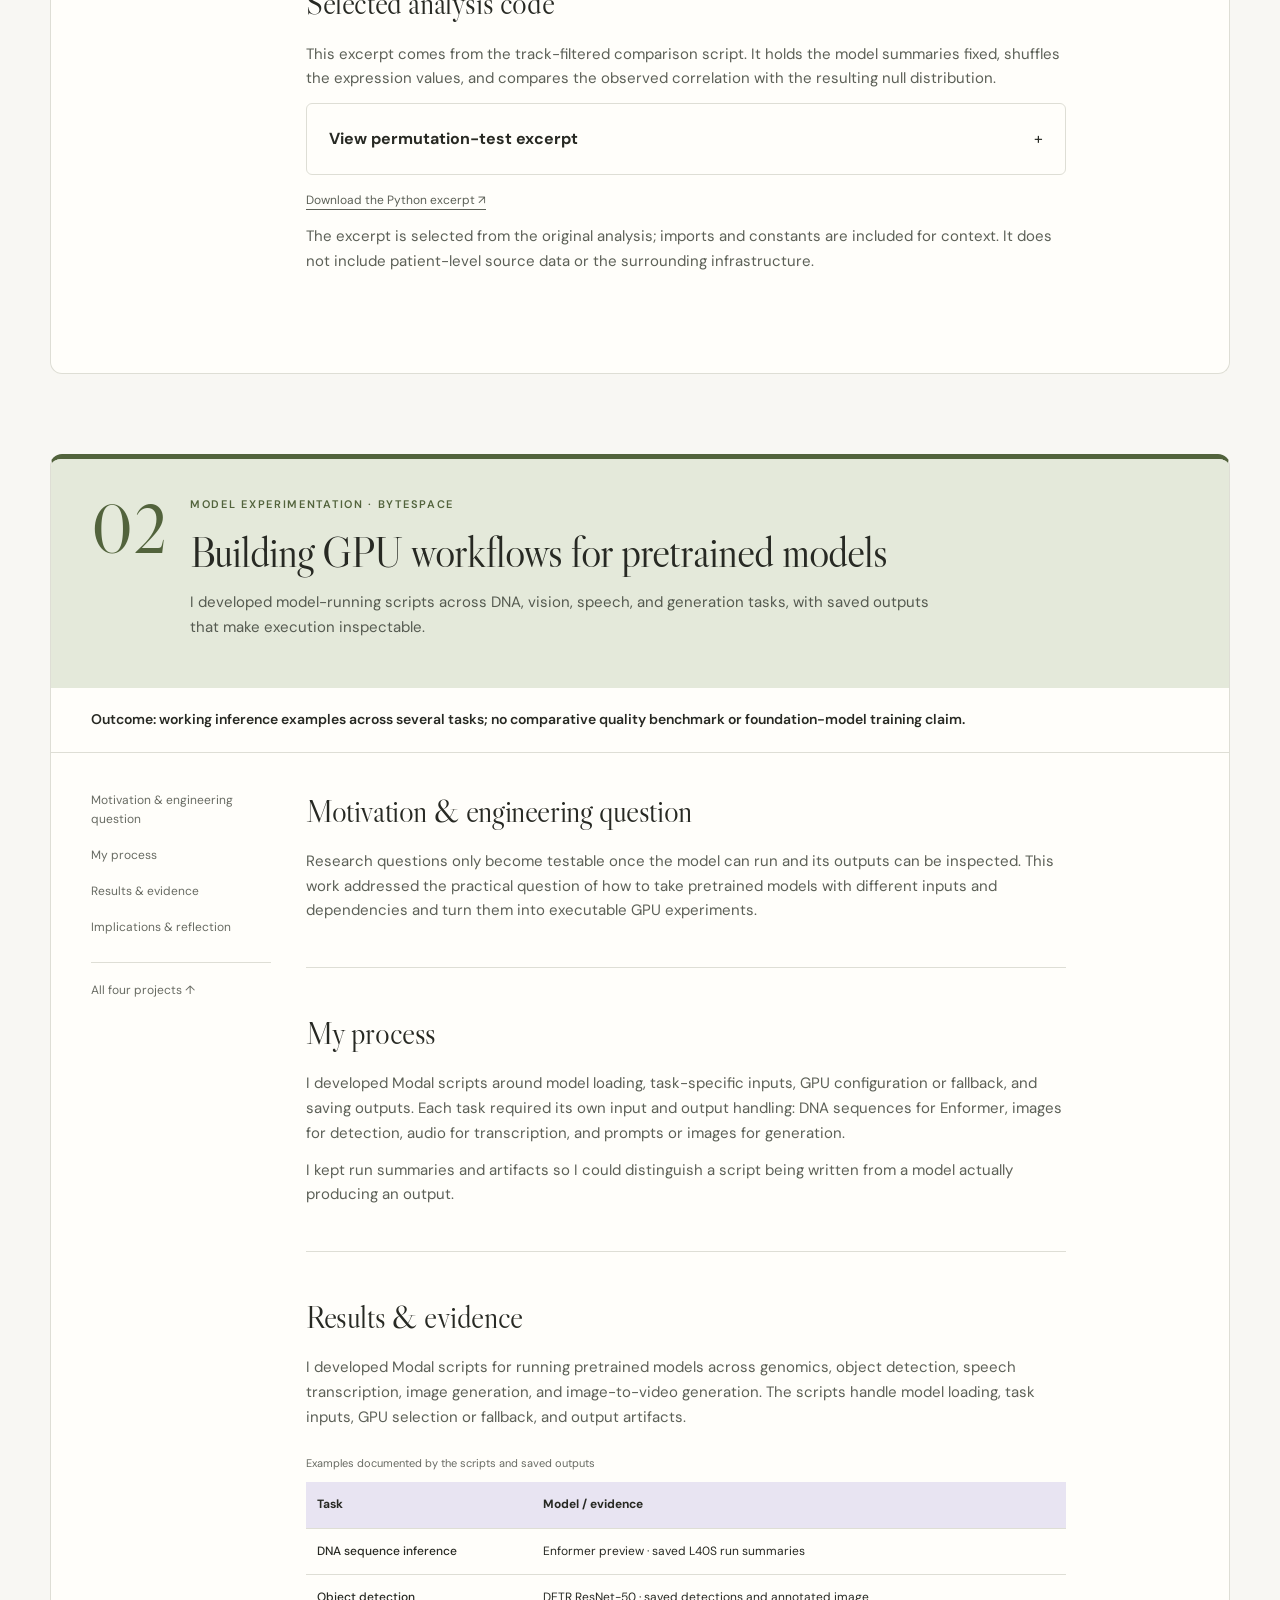
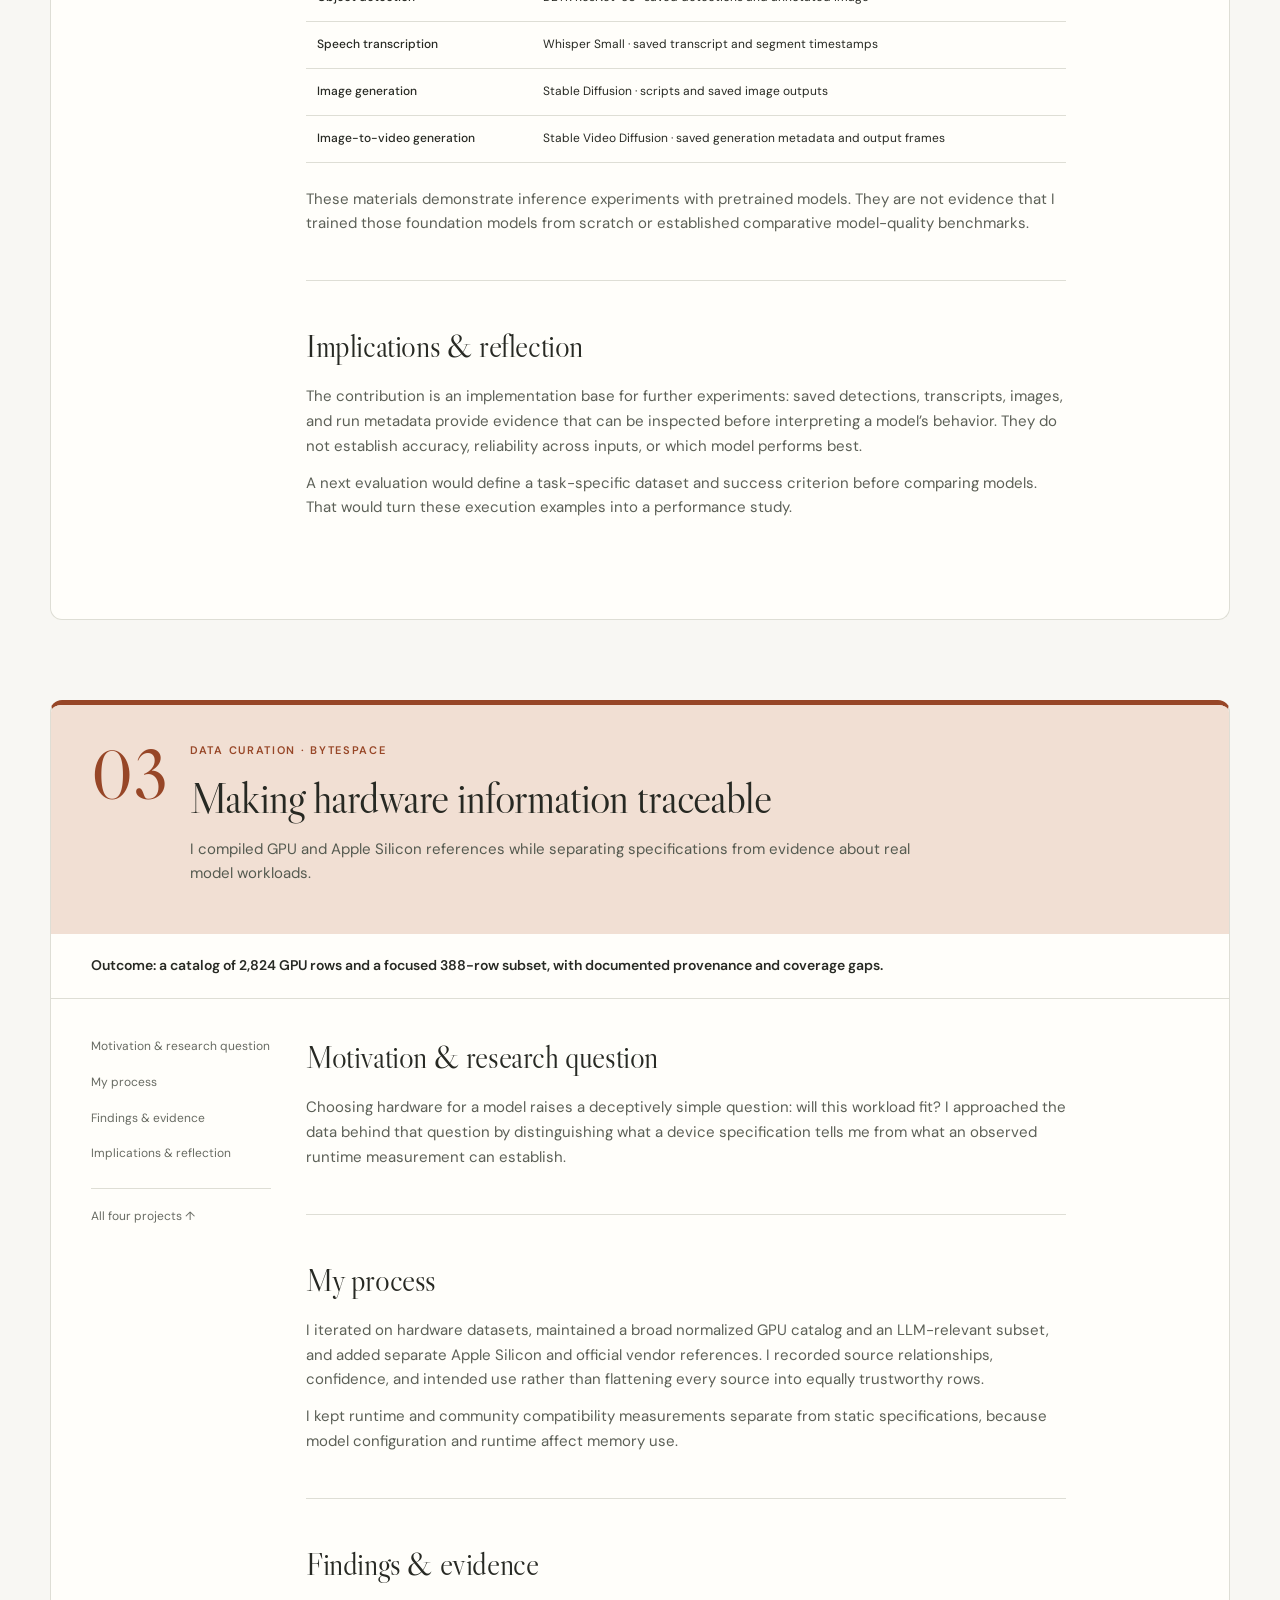
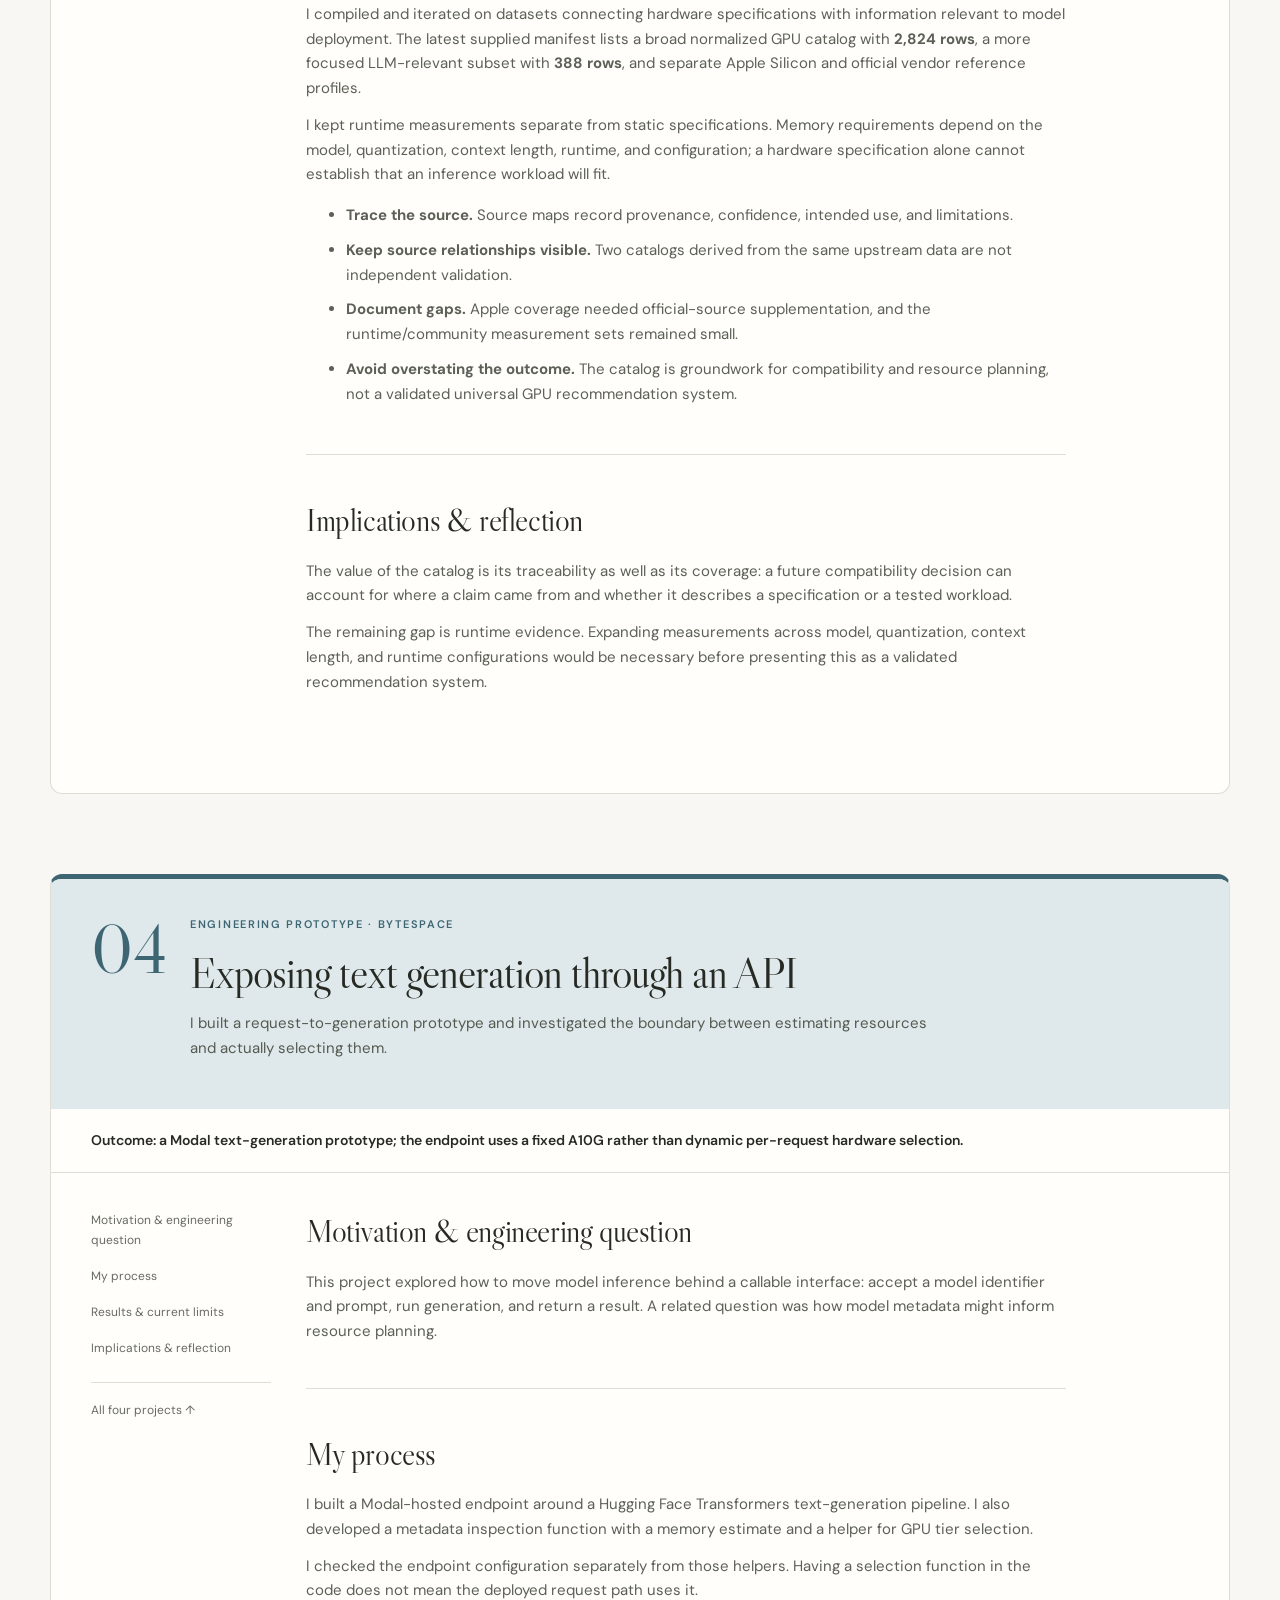
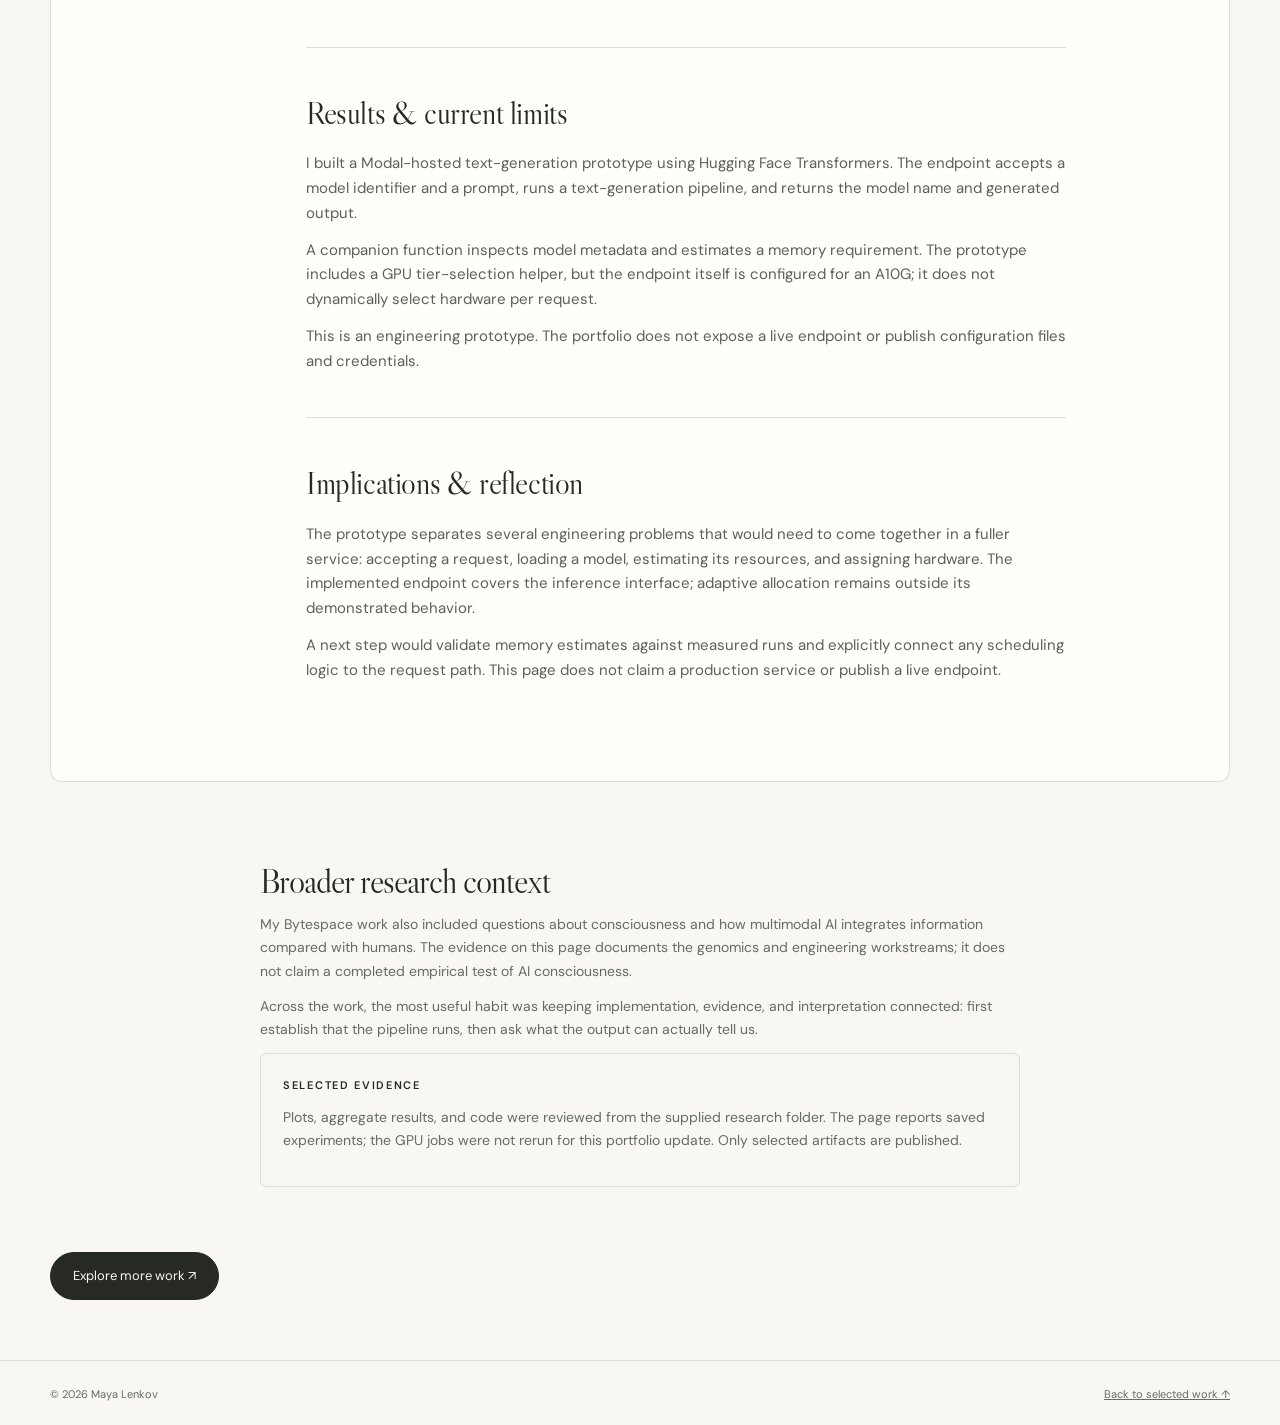
==== commit fdbedb6e: "Present Bytespace work as four distinct research studies" ====
--- a/bytespace.html
+++ b/bytespace.html
@@ -1,4 +1,4 @@
-<!doctype html><html lang="en"><head><meta charset="UTF-8"><meta name="viewport" content="width=device-width,initial-scale=1"><meta name="description" content="Research across gene expression, GPU inference, and hardware datasets—with reproducible experiments and a close look at what the results actually support."><meta name="theme-color" content="#f8f7f3"><title>Bytespace Research &amp; Model Lab — Maya Lenkov</title><link rel="icon" href="assets/favicon.svg" type="image/svg+xml"><link rel="stylesheet" href="assets/style.css"></head><body><a class="skip" href="#main">Skip to content</a><header><nav class="wrap" aria-label="Main navigation"><a class="logo" href="./">maya lenkov<b>.</b></a><div class="navlinks"><a href="index.html#work">Work</a><a href="index.html#experience">Experience</a><a href="index.html#about">About</a><a href="resume.html">Resume ↗</a><a class="navcontact" href="mailto:maya_lenkov@berkeley.edu">Say hello ↗</a></div></nav></header><main id="main" class="wrap"><div class="case-hero"><a class="back" href="index.html#work">← Back to portfolio</a><div class="eyebrow" style="margin-top:35px">Bytespace · Project lead through WiCDS</div><h1>Ask a question. Build a way to test it.</h1><p class="lead">Research across gene expression, GPU inference, and hardware datasets—with reproducible experiments and a close look at what the results actually support.</p></div><div class="case-meta"><div><small>Project / Role</small><span>Bytespace Research & Model Lab<br>Project lead · Women in Computing and Data Science</span></div><div><small>Tools & methods</small><span>Python · NumPy · Pandas · PyTorch · Modal · Hugging Face</span></div><div><small>Current scope</small><span>Exploratory research & engineering prototypes</span></div></div><div class="case-layout"><aside class="case-aside" aria-label="On this page"><div class="eyebrow">In this story</div><a href="#overview">Research meets implementation</a><a href="#genomics">Can a sequence model explain measured expression?</a><a href="#results">What the experiment found</a><a href="#model-lab">A GPU model lab across several tasks</a><a href="#hardware">Hardware datasets with provenance</a><a href="#api">An inference API prototype</a><a href="#code">A look at the analysis code</a><a href="#context">How this fits my broader research</a></aside><article class="case-content"><section id="overview"><h2>Research meets implementation</h2><p>Through Women in Computing and Data Science, I led project work for Bytespace spanning research and practical AI experimentation. My work included genetics research, compiling hardware datasets, and developing model-running workflows.</p><p>The materials shown here cover four connected workstreams: a gene-expression experiment, GPU model experiments, hardware data curation, and a text-generation API prototype.</p></section><section id="genomics"><h2>Can a sequence model explain measured expression?</h2><p>I explored whether summaries from Enformer, a DNA-sequence model, aligned with measured gene expression in a breast-cancer dataset. The question was specific: across a selected gene panel, did a sequence-derived proxy track cohort-average expression?</p><h3>Start by checking the data</h3><p>The downloaded expression matrix contained <strong>51 samples and 28,278 gene columns</strong>, while its label file listed 58 samples. I identified the mismatch and checked agreement for overlapping sample labels. I also checked target-gene availability and the HER2 / ERBB2 naming relationship.</p><h3>Build the experiment</h3><ol><li>Selected a panel of <strong>30 genes</strong> and retrieved reference sequences using Ensembl, accounting for transcription-start sites and strand orientation.</li><li>Prepared DNA windows of <strong>196,608 bases</strong> and ran <code>EleutherAI/enformer-preview</code> on Modal. A saved successful run records an NVIDIA L40S and a human output head with 896 positions and 5,313 tracks.</li><li>Compared promoter-proximal summaries with mean observed expression across the cohort.</li><li>Added a proximity-based enhancer baseline and a breast/mammary active-regulatory subset of <strong>74 tracks</strong>, rather than averaging every output track together.</li><li>Used Pearson and Spearman correlations and <strong>1,000 permutations</strong> to assess whether the observed relationship differed from shuffled gene–expression pairings.</li></ol><figure><a href="assets/bytespace-expression-scatter.png" target="_blank" rel="noopener"><img src="assets/bytespace-expression-scatter.png" width="2090" height="1650" loading="lazy" style="width:100%;height:auto;border-radius:6px" alt="Scatter plot of Enformer promoter-proximal summaries versus cohort-mean expression across a 30-gene panel, showing a nearly flat relationship."></a><figcaption>Saved experiment output: each point represents a gene, not an individual patient. Open the image for a larger view.</figcaption></figure></section><section id="results"><h2>What the experiment found</h2><div class="table-scroll"><table class="research-table"><caption>Selected saved results · Correlation across the 30-gene panel</caption><thead><tr><th scope="col">Expression proxy</th><th scope="col">Pearson r</th><th scope="col">Permutation p</th></tr></thead><tbody><tr><th scope="row">Promoter, all tracks</th><td>−0.0418</td><td>0.8312</td></tr><tr><th scope="row">Enhancer, all tracks</th><td>0.2355</td><td>0.2158</td></tr><tr><th scope="row">Enhancer, breast-active tracks</th><td>0.3480</td><td>0.0639</td></tr></tbody></table></div><p>The promoter-only baseline showed essentially no linear association. Enhancer-based summaries improved directionally, especially after selecting relevant tracks, but these selected tests did not cross a conventional p &lt; 0.05 threshold. The track-filtered comparison also tested other summaries, so the strongest result is exploratory rather than an independently validated finding.</p><figure><a href="assets/bytespace-permutation.png" target="_blank" rel="noopener"><img src="assets/bytespace-permutation.png" width="2090" height="1430" loading="lazy" style="width:100%;height:auto;border-radius:6px" alt="Histogram of correlations from 1,000 random pairings, with the observed promoter correlation near the center of the null distribution."></a><figcaption>The observed promoter correlation lies well within the distribution generated by shuffled pairings.</figcaption></figure><h3>What I can conclude—and what I cannot</h3><p>This baseline did not demonstrate that the chosen Enformer summaries predict cohort-mean expression. It does not establish that Enformer is generally ineffective. Reference-sequence regulatory predictions and patient expression measurements are different quantities; tissue context, preprocessing, and the chosen summary all affect the comparison.</p><p>The enhancer baseline used proximity-based regulatory annotations rather than a validated enhancer–gene interaction map. This was an exploratory cross-gene comparison, not a patient-level prediction model or a clinical evaluation.</p></section><section id="model-lab"><h2>A GPU model lab across several tasks</h2><p>I developed Modal scripts for running pretrained models across genomics, object detection, speech transcription, image generation, and image-to-video generation. The scripts handle model loading, task inputs, GPU selection or fallback, and output artifacts.</p><div class="table-scroll"><table class="research-table"><caption>Examples documented by the scripts and saved outputs</caption><thead><tr><th scope="col">Task</th><th scope="col">Model / evidence</th></tr></thead><tbody><tr><th scope="row">DNA sequence inference</th><td>Enformer preview · saved L40S run summaries</td></tr><tr><th scope="row">Object detection</th><td>DETR ResNet-50 · saved detections and annotated image</td></tr><tr><th scope="row">Speech transcription</th><td>Whisper Small · saved transcript and segment timestamps</td></tr><tr><th scope="row">Image generation</th><td>Stable Diffusion · scripts and saved image outputs</td></tr><tr><th scope="row">Image-to-video generation</th><td>Stable Video Diffusion · saved generation metadata and output frames</td></tr></tbody></table></div><p>These materials demonstrate inference experiments with pretrained models. They are not evidence that I trained those foundation models from scratch or established comparative model-quality benchmarks.</p></section><section id="hardware"><h2>Hardware datasets with provenance</h2><p>I compiled and iterated on datasets connecting hardware specifications with information relevant to model deployment. The latest supplied manifest lists a broad normalized GPU catalog with <strong>2,824 rows</strong>, a more focused LLM-relevant subset with <strong>388 rows</strong>, and separate Apple Silicon and official vendor reference profiles.</p><p>I kept runtime measurements separate from static specifications. Memory requirements depend on the model, quantization, context length, runtime, and configuration; a hardware specification alone cannot establish that an inference workload will fit.</p><ul><li><strong>Trace the source.</strong> Source maps record provenance, confidence, intended use, and limitations.</li><li><strong>Keep source relationships visible.</strong> Two catalogs derived from the same upstream data are not independent validation.</li><li><strong>Document gaps.</strong> Apple coverage needed official-source supplementation, and the runtime/community measurement sets remained small.</li><li><strong>Avoid overstating the outcome.</strong> The catalog is groundwork for compatibility and resource planning, not a validated universal GPU recommendation system.</li></ul></section><section id="api"><h2>An inference API prototype</h2><p>I built a Modal-hosted text-generation prototype using Hugging Face Transformers. The endpoint accepts a model identifier and a prompt, runs a text-generation pipeline, and returns the model name and generated output.</p><p>A companion function inspects model metadata and estimates a memory requirement. The prototype includes a GPU tier-selection helper, but the endpoint itself is configured for an A10G; it does not dynamically select hardware per request.</p><p>This is an engineering prototype. The portfolio does not expose a live endpoint or publish configuration files and credentials.</p></section><section id="code"><h2>A look at the analysis code</h2><p>This excerpt comes from the track-filtered comparison script. It holds the model summaries fixed, shuffles the expression values, and compares the observed correlation with the resulting null distribution.</p><details class="evidence"><summary style="display:flex;justify-content:space-between;padding:0"><strong>View permutation-test excerpt</strong><span aria-hidden="true">+</span></summary><pre class="code-sample"><code># Selected original analysis excerpt from build_track_filtered_enformer_comparison.py.
+<!doctype html><html lang="en"><head><meta charset="UTF-8"><meta name="viewport" content="width=device-width,initial-scale=1"><meta name="description" content="My Bytespace work spans a biological experiment, GPU model workflows, hardware data curation, and an inference API. Each study below has its own question, process, evidence, and conclusion."><meta name="theme-color" content="#f8f7f3"><title>Bytespace Research &amp; Model Lab — Maya Lenkov</title><link rel="icon" href="assets/favicon.svg" type="image/svg+xml"><link rel="stylesheet" href="assets/style.css"></head><body><a class="skip" href="#main">Skip to content</a><header><nav class="wrap" aria-label="Main navigation"><a class="logo" href="./">maya lenkov<b>.</b></a><div class="navlinks"><a href="index.html#work">Work</a><a href="index.html#experience">Experience</a><a href="index.html#about">About</a><a href="resume.html">Resume ↗</a><a class="navcontact" href="mailto:maya_lenkov@berkeley.edu">Say hello ↗</a></div></nav></header><main id="main" class="wrap"><div class="case-hero"><a class="back" href="index.html#work">← Back to portfolio</a><div class="eyebrow" style="margin-top:35px">Bytespace · Project lead through WiCDS</div><h1>Four projects. Four different questions.</h1><p class="lead">My Bytespace work spans a biological experiment, GPU model workflows, hardware data curation, and an inference API. Each study below has its own question, process, evidence, and conclusion.</p><p class="research-intro">Through Women in Computing and Data Science, I led project work for Bytespace across research and AI engineering. These are separate studies, presented with their individual scope and limitations.</p></div><nav id="project-index" class="study-index" aria-label="Choose a Bytespace project"><a class="study-card tone-01" href="#genomics"><span class="eyebrow">Project 01 · Computational biology</span><h2>Testing DNA-derived signals against measured gene expression</h2><p>I compared Enformer summaries with observed expression, then tested whether the relationship survived shuffled baselines.</p><span class="textlink">Read this study ↓</span></a><a class="study-card tone-02" href="#model-lab"><span class="eyebrow">Project 02 · Model experimentation</span><h2>Building GPU workflows for pretrained models</h2><p>I developed model-running scripts across DNA, vision, speech, and generation tasks, with saved outputs that make execution inspectable.</p><span class="textlink">Read this study ↓</span></a><a class="study-card tone-03" href="#hardware"><span class="eyebrow">Project 03 · Data curation</span><h2>Making hardware information traceable</h2><p>I compiled GPU and Apple Silicon references while separating specifications from evidence about real model workloads.</p><span class="textlink">Read this study ↓</span></a><a class="study-card tone-04" href="#api"><span class="eyebrow">Project 04 · Engineering prototype</span><h2>Exposing text generation through an API</h2><p>I built a request-to-generation prototype and investigated the boundary between estimating resources and actually selecting them.</p><span class="textlink">Read this study ↓</span></a></nav><article class="research-study tone-01" id="genomics" aria-labelledby="genomics-title"><div class="study-heading"><span class="study-number" aria-hidden="true">01</span><div><div class="eyebrow">Computational biology · Bytespace</div><h2 id="genomics-title">Testing DNA-derived signals against measured gene expression</h2><p>I compared Enformer summaries with observed expression, then tested whether the relationship survived shuffled baselines.</p></div></div><div class="study-outcome">Finding: tissue-relevant enhancer summaries improved the association, but the selected tests did not establish a statistically significant result.</div><div class="study-layout"><aside class="study-nav" aria-label="Sections in project 01"><a href="#genomics-0">Motivation & research question</a><a href="#genomics-1">My process</a><a href="#genomics-2">Findings & interpretation</a><a href="#genomics-3">Implications & reflection</a><a href="#genomics-4">Selected analysis code</a><a class="back" href="#project-index">All four projects ↑</a></aside><div class="case-content"><section class="study-part" id="genomics-0"><h3>Motivation & research question</h3><p>A model can produce a detailed prediction without that prediction answering the biological question I care about. I investigated a concrete question: could summaries derived from DNA sequence track measured expression across a selected gene panel?</p><p>My focus was on testing that connection, rather than treating a successful model run as evidence of biological usefulness.</p></section><section class="study-part" id="genomics-1"><h3>My process</h3><p>The downloaded expression matrix contained <strong>51 samples and 28,278 gene columns</strong>, while its label file listed 58 samples. I identified the mismatch and checked agreement for overlapping sample labels. I also checked target-gene availability and the HER2 / ERBB2 naming relationship.</p><h4>From data checks to model comparison</h4><ol><li>Selected a panel of <strong>30 genes</strong> and retrieved reference sequences using Ensembl, accounting for transcription-start sites and strand orientation.</li><li>Prepared DNA windows of <strong>196,608 bases</strong> and ran <code>EleutherAI/enformer-preview</code> on Modal. A saved successful run records an NVIDIA L40S and a human output head with 896 positions and 5,313 tracks.</li><li>Compared promoter-proximal summaries with mean observed expression across the cohort.</li><li>Added a proximity-based enhancer baseline and a breast/mammary active-regulatory subset of <strong>74 tracks</strong>, rather than averaging every output track together.</li><li>Used Pearson and Spearman correlations and <strong>1,000 permutations</strong> to assess whether the observed relationship differed from shuffled gene–expression pairings.</li></ol><figure><a href="assets/bytespace-expression-scatter.png" target="_blank" rel="noopener"><img src="assets/bytespace-expression-scatter.png" width="2090" height="1650" loading="lazy" style="width:100%;height:auto;border-radius:6px" alt="Scatter plot of Enformer promoter-proximal summaries versus cohort-mean expression across a 30-gene panel, showing a nearly flat relationship."></a><figcaption>Saved experiment output: each point represents a gene, not an individual patient. Open the image for a larger view.</figcaption></figure></section><section class="study-part" id="genomics-2"><h3>Findings & interpretation</h3><div class="table-scroll"><table class="research-table"><caption>Selected saved results · Correlation across the 30-gene panel</caption><thead><tr><th scope="col">Expression proxy</th><th scope="col">Pearson r</th><th scope="col">Permutation p</th></tr></thead><tbody><tr><th scope="row">Promoter, all tracks</th><td>−0.0418</td><td>0.8312</td></tr><tr><th scope="row">Enhancer, all tracks</th><td>0.2355</td><td>0.2158</td></tr><tr><th scope="row">Enhancer, breast-active tracks</th><td>0.3480</td><td>0.0639</td></tr></tbody></table></div><p>The promoter-only baseline showed essentially no linear association. Enhancer-based summaries improved directionally, especially after selecting relevant tracks, but these selected tests did not cross a conventional p &lt; 0.05 threshold. The track-filtered comparison also tested other summaries, so the strongest result is exploratory rather than an independently validated finding.</p><figure><a href="assets/bytespace-permutation.png" target="_blank" rel="noopener"><img src="assets/bytespace-permutation.png" width="2090" height="1430" loading="lazy" style="width:100%;height:auto;border-radius:6px" alt="Histogram of correlations from 1,000 random pairings, with the observed promoter correlation near the center of the null distribution."></a><figcaption>The observed promoter correlation lies well within the distribution generated by shuffled pairings.</figcaption></figure><h3>What I can conclude—and what I cannot</h3><p>This baseline did not demonstrate that the chosen Enformer summaries predict cohort-mean expression. It does not establish that Enformer is generally ineffective. Reference-sequence regulatory predictions and patient expression measurements are different quantities; tissue context, preprocessing, and the chosen summary all affect the comparison.</p><p>The enhancer baseline used proximity-based regulatory annotations rather than a validated enhancer–gene interaction map. This was an exploratory cross-gene comparison, not a patient-level prediction model or a clinical evaluation.</p></section><section class="study-part" id="genomics-3"><h3>Implications & reflection</h3><p>The useful result was a clearer boundary around what this baseline could support. The promoter summary did not track measured expression, and the stronger enhancer result remained exploratory. I could narrow the next question to tissue context and regulatory summaries without claiming that the model had solved expression prediction.</p><p>A stronger follow-up would use a validated enhancer–gene interaction map and evaluate a chosen summary on independent data. Those steps are proposed next work, not completed validation.</p></section><section class="study-part" id="genomics-4"><h3>Selected analysis code</h3><p>This excerpt comes from the track-filtered comparison script. It holds the model summaries fixed, shuffles the expression values, and compares the observed correlation with the resulting null distribution.</p><details class="evidence"><summary style="display:flex;justify-content:space-between;padding:0"><strong>View permutation-test excerpt</strong><span aria-hidden="true">+</span></summary><pre class="code-sample"><code># Selected original analysis excerpt from build_track_filtered_enformer_comparison.py.
 # Imports and constants included for context; no source patient data is included.
 import numpy as np
 import pandas as pd
@@ -28,4 +28,4 @@
         &#x27;two_sided_empirical_p_value&#x27;: float((np.sum(np.abs(values) &gt;= abs(observed)) + 1) / (len(values) + 1)),
         &#x27;observed_percentile_in_null&#x27;: float((values &lt;= observed).mean() * 100.0),
     }, perm
-</code></pre></details><p><a class="textlink" href="assets/bytespace-permutation-excerpt.py" download>Download the Python excerpt ↗</a></p><p>The excerpt is selected from the original analysis; imports and constants are included for context. It does not include patient-level source data or the surrounding infrastructure.</p></section><section id="context"><h2>How this fits my broader research</h2><p>My Bytespace work also included questions about consciousness and how multimodal AI integrates information compared with humans. The evidence on this page documents the genomics and engineering workstreams; it does not claim a completed empirical test of AI consciousness.</p><p>Across the work, the most useful habit was keeping implementation, evidence, and interpretation connected: first establish that the pipeline runs, then ask what the output can actually tell us.</p><div class="evidence"><div class="eyebrow">Selected evidence</div><p>Plots, aggregate results, and code were reviewed from the supplied research folder. The page reports saved experiments; the GPU jobs were not rerun for this portfolio update. Only selected artifacts are published.</p></div></section><div class="actions"><a class="button" href="index.html#work">Explore more work ↗</a><a class="button light" href="mailto:maya_lenkov@berkeley.edu">Let’s talk ↗</a></div></article></div></main><footer><div class="wrap footer-inner"><span>© 2026 Maya Lenkov</span><a href="index.html#work">Back to selected work ↑</a></div></footer></body></html>+</code></pre></details><p><a class="textlink" href="assets/bytespace-permutation-excerpt.py" download>Download the Python excerpt ↗</a></p><p>The excerpt is selected from the original analysis; imports and constants are included for context. It does not include patient-level source data or the surrounding infrastructure.</p></section></div></div></article><article class="research-study tone-02" id="model-lab" aria-labelledby="model-lab-title"><div class="study-heading"><span class="study-number" aria-hidden="true">02</span><div><div class="eyebrow">Model experimentation · Bytespace</div><h2 id="model-lab-title">Building GPU workflows for pretrained models</h2><p>I developed model-running scripts across DNA, vision, speech, and generation tasks, with saved outputs that make execution inspectable.</p></div></div><div class="study-outcome">Outcome: working inference examples across several tasks; no comparative quality benchmark or foundation-model training claim.</div><div class="study-layout"><aside class="study-nav" aria-label="Sections in project 02"><a href="#model-lab-0">Motivation & engineering question</a><a href="#model-lab-1">My process</a><a href="#model-lab-2">Results & evidence</a><a href="#model-lab-3">Implications & reflection</a><a class="back" href="#project-index">All four projects ↑</a></aside><div class="case-content"><section class="study-part" id="model-lab-0"><h3>Motivation & engineering question</h3><p>Research questions only become testable once the model can run and its outputs can be inspected. This work addressed the practical question of how to take pretrained models with different inputs and dependencies and turn them into executable GPU experiments.</p></section><section class="study-part" id="model-lab-1"><h3>My process</h3><p>I developed Modal scripts around model loading, task-specific inputs, GPU configuration or fallback, and saving outputs. Each task required its own input and output handling: DNA sequences for Enformer, images for detection, audio for transcription, and prompts or images for generation.</p><p>I kept run summaries and artifacts so I could distinguish a script being written from a model actually producing an output.</p></section><section class="study-part" id="model-lab-2"><h3>Results & evidence</h3><p>I developed Modal scripts for running pretrained models across genomics, object detection, speech transcription, image generation, and image-to-video generation. The scripts handle model loading, task inputs, GPU selection or fallback, and output artifacts.</p><div class="table-scroll"><table class="research-table"><caption>Examples documented by the scripts and saved outputs</caption><thead><tr><th scope="col">Task</th><th scope="col">Model / evidence</th></tr></thead><tbody><tr><th scope="row">DNA sequence inference</th><td>Enformer preview · saved L40S run summaries</td></tr><tr><th scope="row">Object detection</th><td>DETR ResNet-50 · saved detections and annotated image</td></tr><tr><th scope="row">Speech transcription</th><td>Whisper Small · saved transcript and segment timestamps</td></tr><tr><th scope="row">Image generation</th><td>Stable Diffusion · scripts and saved image outputs</td></tr><tr><th scope="row">Image-to-video generation</th><td>Stable Video Diffusion · saved generation metadata and output frames</td></tr></tbody></table></div><p>These materials demonstrate inference experiments with pretrained models. They are not evidence that I trained those foundation models from scratch or established comparative model-quality benchmarks.</p></section><section class="study-part" id="model-lab-3"><h3>Implications & reflection</h3><p>The contribution is an implementation base for further experiments: saved detections, transcripts, images, and run metadata provide evidence that can be inspected before interpreting a model’s behavior. They do not establish accuracy, reliability across inputs, or which model performs best.</p><p>A next evaluation would define a task-specific dataset and success criterion before comparing models. That would turn these execution examples into a performance study.</p></section></div></div></article><article class="research-study tone-03" id="hardware" aria-labelledby="hardware-title"><div class="study-heading"><span class="study-number" aria-hidden="true">03</span><div><div class="eyebrow">Data curation · Bytespace</div><h2 id="hardware-title">Making hardware information traceable</h2><p>I compiled GPU and Apple Silicon references while separating specifications from evidence about real model workloads.</p></div></div><div class="study-outcome">Outcome: a catalog of 2,824 GPU rows and a focused 388-row subset, with documented provenance and coverage gaps.</div><div class="study-layout"><aside class="study-nav" aria-label="Sections in project 03"><a href="#hardware-0">Motivation & research question</a><a href="#hardware-1">My process</a><a href="#hardware-2">Findings & evidence</a><a href="#hardware-3">Implications & reflection</a><a class="back" href="#project-index">All four projects ↑</a></aside><div class="case-content"><section class="study-part" id="hardware-0"><h3>Motivation & research question</h3><p>Choosing hardware for a model raises a deceptively simple question: will this workload fit? I approached the data behind that question by distinguishing what a device specification tells me from what an observed runtime measurement can establish.</p></section><section class="study-part" id="hardware-1"><h3>My process</h3><p>I iterated on hardware datasets, maintained a broad normalized GPU catalog and an LLM-relevant subset, and added separate Apple Silicon and official vendor references. I recorded source relationships, confidence, and intended use rather than flattening every source into equally trustworthy rows.</p><p>I kept runtime and community compatibility measurements separate from static specifications, because model configuration and runtime affect memory use.</p></section><section class="study-part" id="hardware-2"><h3>Findings & evidence</h3><p>I compiled and iterated on datasets connecting hardware specifications with information relevant to model deployment. The latest supplied manifest lists a broad normalized GPU catalog with <strong>2,824 rows</strong>, a more focused LLM-relevant subset with <strong>388 rows</strong>, and separate Apple Silicon and official vendor reference profiles.</p><p>I kept runtime measurements separate from static specifications. Memory requirements depend on the model, quantization, context length, runtime, and configuration; a hardware specification alone cannot establish that an inference workload will fit.</p><ul><li><strong>Trace the source.</strong> Source maps record provenance, confidence, intended use, and limitations.</li><li><strong>Keep source relationships visible.</strong> Two catalogs derived from the same upstream data are not independent validation.</li><li><strong>Document gaps.</strong> Apple coverage needed official-source supplementation, and the runtime/community measurement sets remained small.</li><li><strong>Avoid overstating the outcome.</strong> The catalog is groundwork for compatibility and resource planning, not a validated universal GPU recommendation system.</li></ul></section><section class="study-part" id="hardware-3"><h3>Implications & reflection</h3><p>The value of the catalog is its traceability as well as its coverage: a future compatibility decision can account for where a claim came from and whether it describes a specification or a tested workload.</p><p>The remaining gap is runtime evidence. Expanding measurements across model, quantization, context length, and runtime configurations would be necessary before presenting this as a validated recommendation system.</p></section></div></div></article><article class="research-study tone-04" id="api" aria-labelledby="api-title"><div class="study-heading"><span class="study-number" aria-hidden="true">04</span><div><div class="eyebrow">Engineering prototype · Bytespace</div><h2 id="api-title">Exposing text generation through an API</h2><p>I built a request-to-generation prototype and investigated the boundary between estimating resources and actually selecting them.</p></div></div><div class="study-outcome">Outcome: a Modal text-generation prototype; the endpoint uses a fixed A10G rather than dynamic per-request hardware selection.</div><div class="study-layout"><aside class="study-nav" aria-label="Sections in project 04"><a href="#api-0">Motivation & engineering question</a><a href="#api-1">My process</a><a href="#api-2">Results & current limits</a><a href="#api-3">Implications & reflection</a><a class="back" href="#project-index">All four projects ↑</a></aside><div class="case-content"><section class="study-part" id="api-0"><h3>Motivation & engineering question</h3><p>This project explored how to move model inference behind a callable interface: accept a model identifier and prompt, run generation, and return a result. A related question was how model metadata might inform resource planning.</p></section><section class="study-part" id="api-1"><h3>My process</h3><p>I built a Modal-hosted endpoint around a Hugging Face Transformers text-generation pipeline. I also developed a metadata inspection function with a memory estimate and a helper for GPU tier selection.</p><p>I checked the endpoint configuration separately from those helpers. Having a selection function in the code does not mean the deployed request path uses it.</p></section><section class="study-part" id="api-2"><h3>Results & current limits</h3><p>I built a Modal-hosted text-generation prototype using Hugging Face Transformers. The endpoint accepts a model identifier and a prompt, runs a text-generation pipeline, and returns the model name and generated output.</p><p>A companion function inspects model metadata and estimates a memory requirement. The prototype includes a GPU tier-selection helper, but the endpoint itself is configured for an A10G; it does not dynamically select hardware per request.</p><p>This is an engineering prototype. The portfolio does not expose a live endpoint or publish configuration files and credentials.</p></section><section class="study-part" id="api-3"><h3>Implications & reflection</h3><p>The prototype separates several engineering problems that would need to come together in a fuller service: accepting a request, loading a model, estimating its resources, and assigning hardware. The implemented endpoint covers the inference interface; adaptive allocation remains outside its demonstrated behavior.</p><p>A next step would validate memory estimates against measured runs and explicitly connect any scheduling logic to the request path. This page does not claim a production service or publish a live endpoint.</p></section></div></div></article><section class="research-context"><h2>Broader research context</h2><p>My Bytespace work also included questions about consciousness and how multimodal AI integrates information compared with humans. The evidence on this page documents the genomics and engineering workstreams; it does not claim a completed empirical test of AI consciousness.</p><p>Across the work, the most useful habit was keeping implementation, evidence, and interpretation connected: first establish that the pipeline runs, then ask what the output can actually tell us.</p><div class="evidence"><div class="eyebrow">Selected evidence</div><p>Plots, aggregate results, and code were reviewed from the supplied research folder. The page reports saved experiments; the GPU jobs were not rerun for this portfolio update. Only selected artifacts are published.</p></div></section><div class="actions" style="margin-bottom:60px"><a class="button" href="index.html#work">Explore more work ↗</a></div></main><footer><div class="wrap footer-inner"><span>© 2026 Maya Lenkov</span><a href="index.html#work">Back to selected work ↑</a></div></footer></body></html>
--- a/assets/style.css
+++ b/assets/style.css
@@ -3,3 +3,16 @@
 
 /* Research case study */
 .case-content figure{margin:28px 0}.case-content figcaption{font-size:11px;color:var(--muted);line-height:1.6;margin-top:9px}.table-scroll{overflow-x:auto;margin:24px 0}.research-table{border-collapse:collapse;width:100%;font-size:12px;min-width:400px}.research-table caption{text-align:left;color:var(--muted);font-size:11px;padding-bottom:10px}.research-table th,.research-table td{padding:13px 11px;text-align:left;border-bottom:1px solid var(--line)}.research-table thead{background:var(--purple)}.research-table tbody th{font-weight:500}.code-sample{overflow:auto;font-size:11px;line-height:1.7;padding:18px;background:#eeeee7;border-radius:5px;max-height:420px}.case-content code{overflow-wrap:anywhere}.research-feature{margin-top:35px;padding:25px 28px;background:var(--green);border-radius:7px;display:flex;justify-content:space-between;gap:25px;align-items:center;text-decoration:none}.research-feature h3{margin:7px 0}.research-feature p{font-size:13px;max-width:650px;color:var(--muted)}@media(max-width:650px){.research-feature{padding:22px;display:block}.research-feature .arrow{display:inline-block;margin-top:12px}}
+
+/* Distinct, self-contained Bytespace studies */
+.research-intro{max-width:730px;font-size:14px;color:var(--muted)}
+.study-index{display:grid;grid-template-columns:1fr 1fr;gap:18px;margin:0 0 80px;height:auto;align-items:stretch}
+.tone-01{--study-tint:#e8e4f2;--study-accent:#675582}.tone-02{--study-tint:#e4e9da;--study-accent:#52633c}.tone-03{--study-tint:#f1dfd3;--study-accent:#974627}.tone-04{--study-tint:#dfe9ec;--study-accent:#3d6572}
+.study-card{display:flex;flex-direction:column;align-items:start;text-decoration:none;background:var(--study-tint);border:1px solid transparent;border-radius:10px;padding:28px;gap:12px}
+.study-card:hover{border-color:var(--study-accent)}.study-card h2{font-size:31px;margin:0;letter-spacing:-.6px}.study-card p{font-size:14px;color:#555a50;margin:0}.study-card .textlink{margin-top:auto;padding-top:8px;font-weight:600}.study-card .eyebrow{color:var(--study-accent)}
+.research-study{border:1px solid var(--line);border-top:5px solid var(--study-accent);border-radius:12px;background:#fffefa;margin:0 0 80px;overflow:clip;scroll-margin-top:105px}
+.study-heading{background:var(--study-tint);padding:36px 40px;display:grid;grid-template-columns:75px 1fr;gap:24px}.study-number{font-family:var(--serif);font-size:68px;line-height:1;color:var(--study-accent)}.study-heading h2{font-size:43px;max-width:820px;margin:14px 0}.study-heading p{max-width:760px;font-size:15px;color:#555a50}.study-heading .eyebrow{color:var(--study-accent)}
+.study-outcome{padding:20px 40px;border-bottom:1px solid var(--line);font-size:14px;font-weight:600;line-height:1.7}
+.study-layout{display:grid;grid-template-columns:180px minmax(0,1fr);gap:35px;padding:38px 40px 10px}.study-nav{font-size:12px;align-self:start;position:sticky;top:110px}.study-nav a{display:block;text-decoration:none;margin-bottom:16px;color:var(--muted)}.study-nav a:hover{color:var(--study-accent)}.study-nav .back{border-top:1px solid var(--line);padding-top:18px;margin-top:24px}.study-layout .case-content{min-width:0;max-width:760px}.study-part{border-bottom:1px solid var(--line);padding-bottom:32px}.study-part:last-child{border-bottom:0}.study-part>h3{font-family:var(--serif);font-size:31px;font-weight:400;letter-spacing:-.4px;margin:0 0 18px;color:var(--ink)}.study-part h3:not(:first-child),.study-part h4{font:600 16px var(--sans);margin:26px 0 12px;letter-spacing:0}.research-context{max-width:760px;margin:0 auto 65px}.research-context h2{font-size:34px}.research-context p{font-size:14px;color:var(--muted)}
+@media(max-width:900px){.study-layout{grid-template-columns:140px minmax(0,1fr);gap:24px;padding:30px 26px 0}.study-heading{padding:30px 26px;grid-template-columns:55px 1fr;gap:18px}.study-number{font-size:55px}.study-heading h2{font-size:37px}.study-outcome{padding:20px 26px}}
+@media(max-width:650px){.study-index{grid-template-columns:1fr;gap:14px;margin-bottom:45px}.study-card{padding:23px}.study-card h2{font-size:29px}.research-study{margin-bottom:45px;scroll-margin-top:88px}.study-heading{display:block;padding:25px 21px}.study-number{display:block;font-size:44px;margin-bottom:18px}.study-heading h2{font-size:34px}.study-outcome{padding:18px 21px;font-size:13px}.study-layout{display:block;padding:28px 21px 0}.study-nav{position:static;display:flex;flex-wrap:wrap;gap:9px 15px;border-bottom:1px solid var(--line);padding-bottom:18px;margin-bottom:25px}.study-nav a{margin:0;font-size:11px;text-decoration:underline;text-underline-offset:3px}.study-nav .back{border:0;padding:0;margin:0}.study-part>h3{font-size:29px}.research-context{padding:0 5px}}
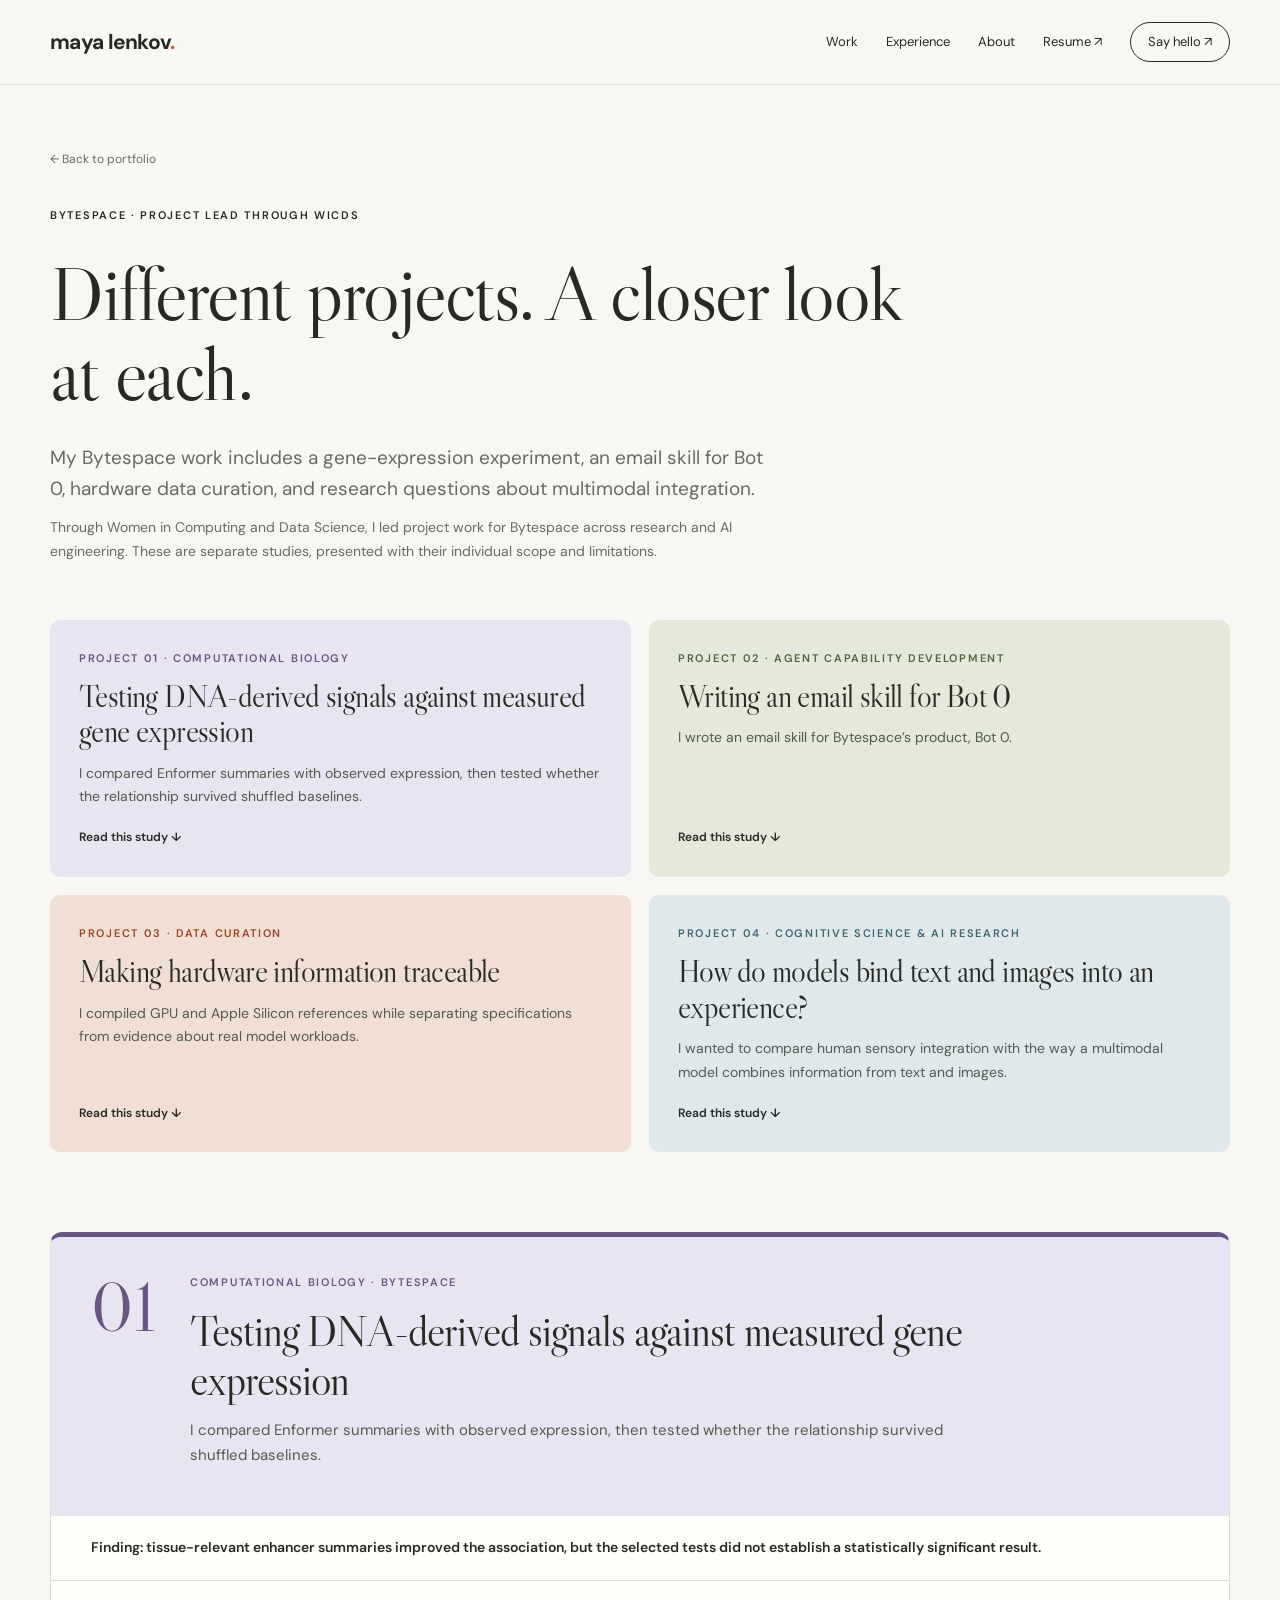
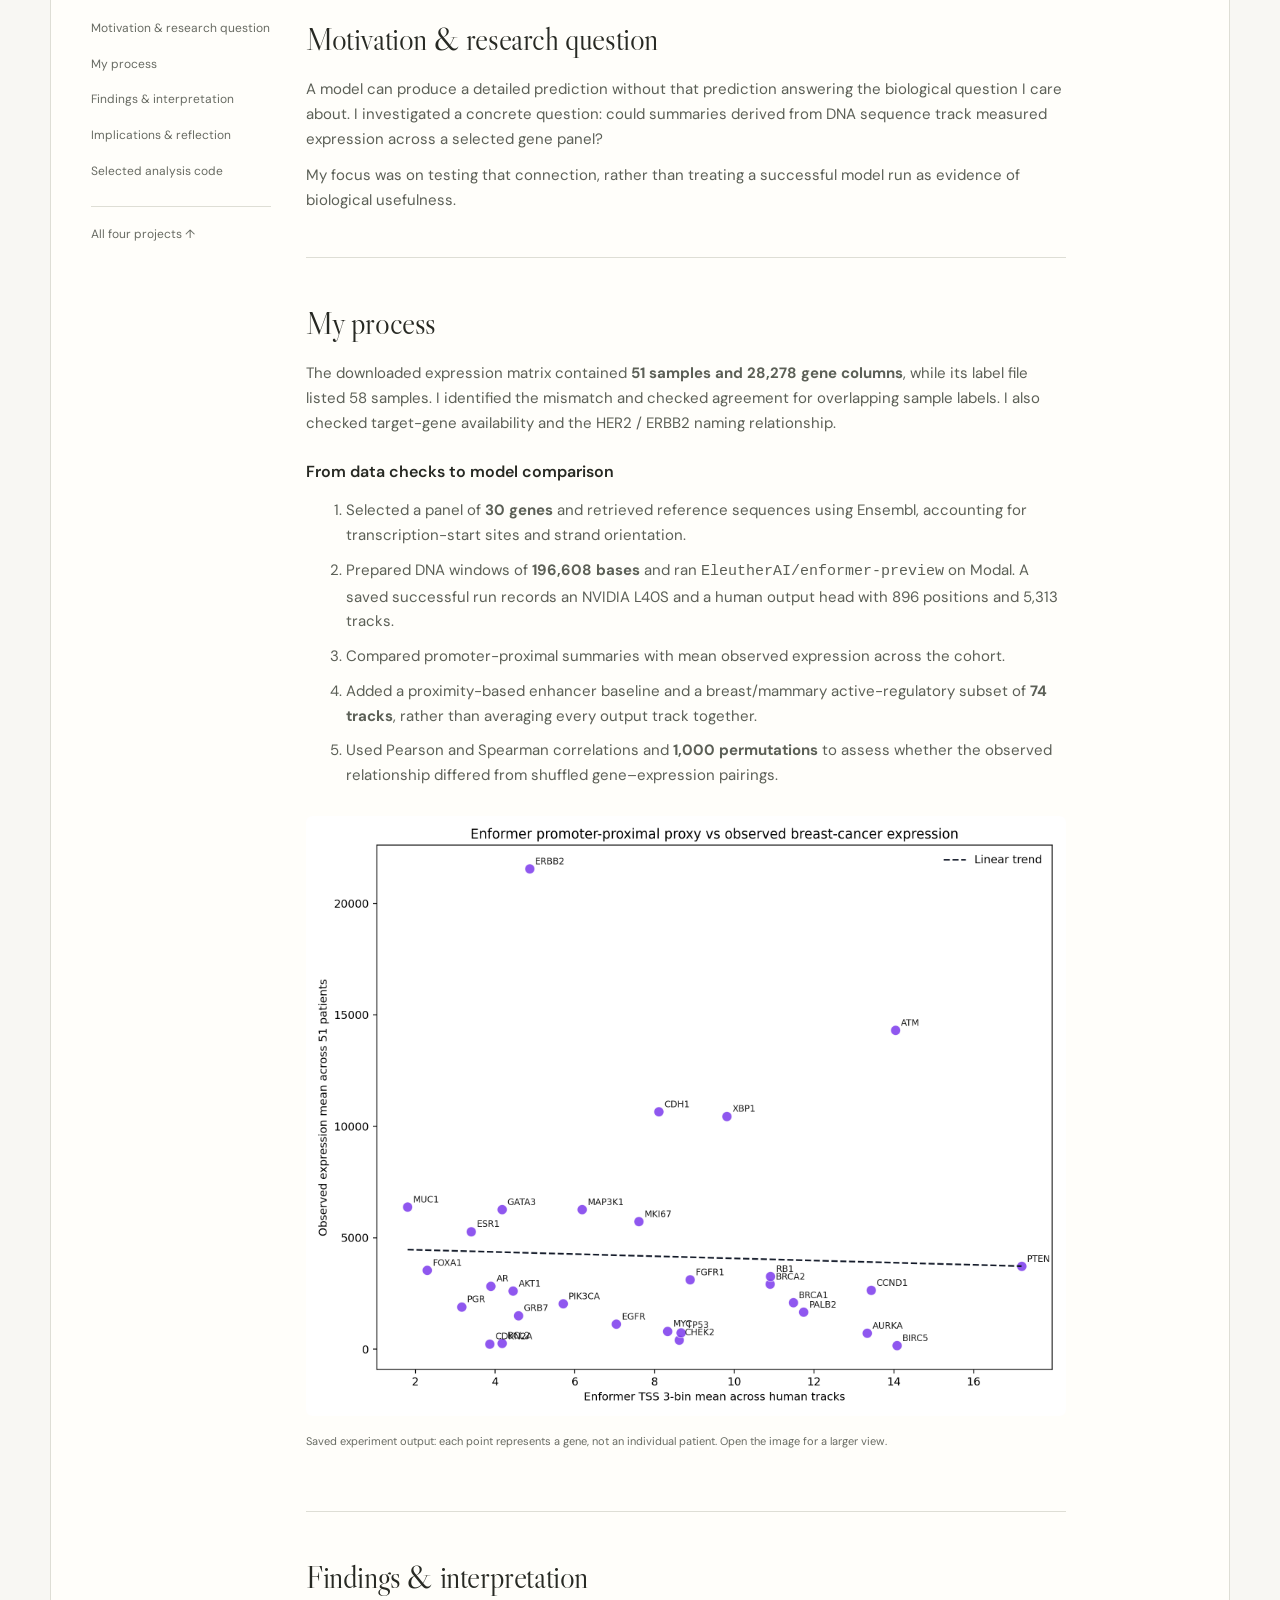
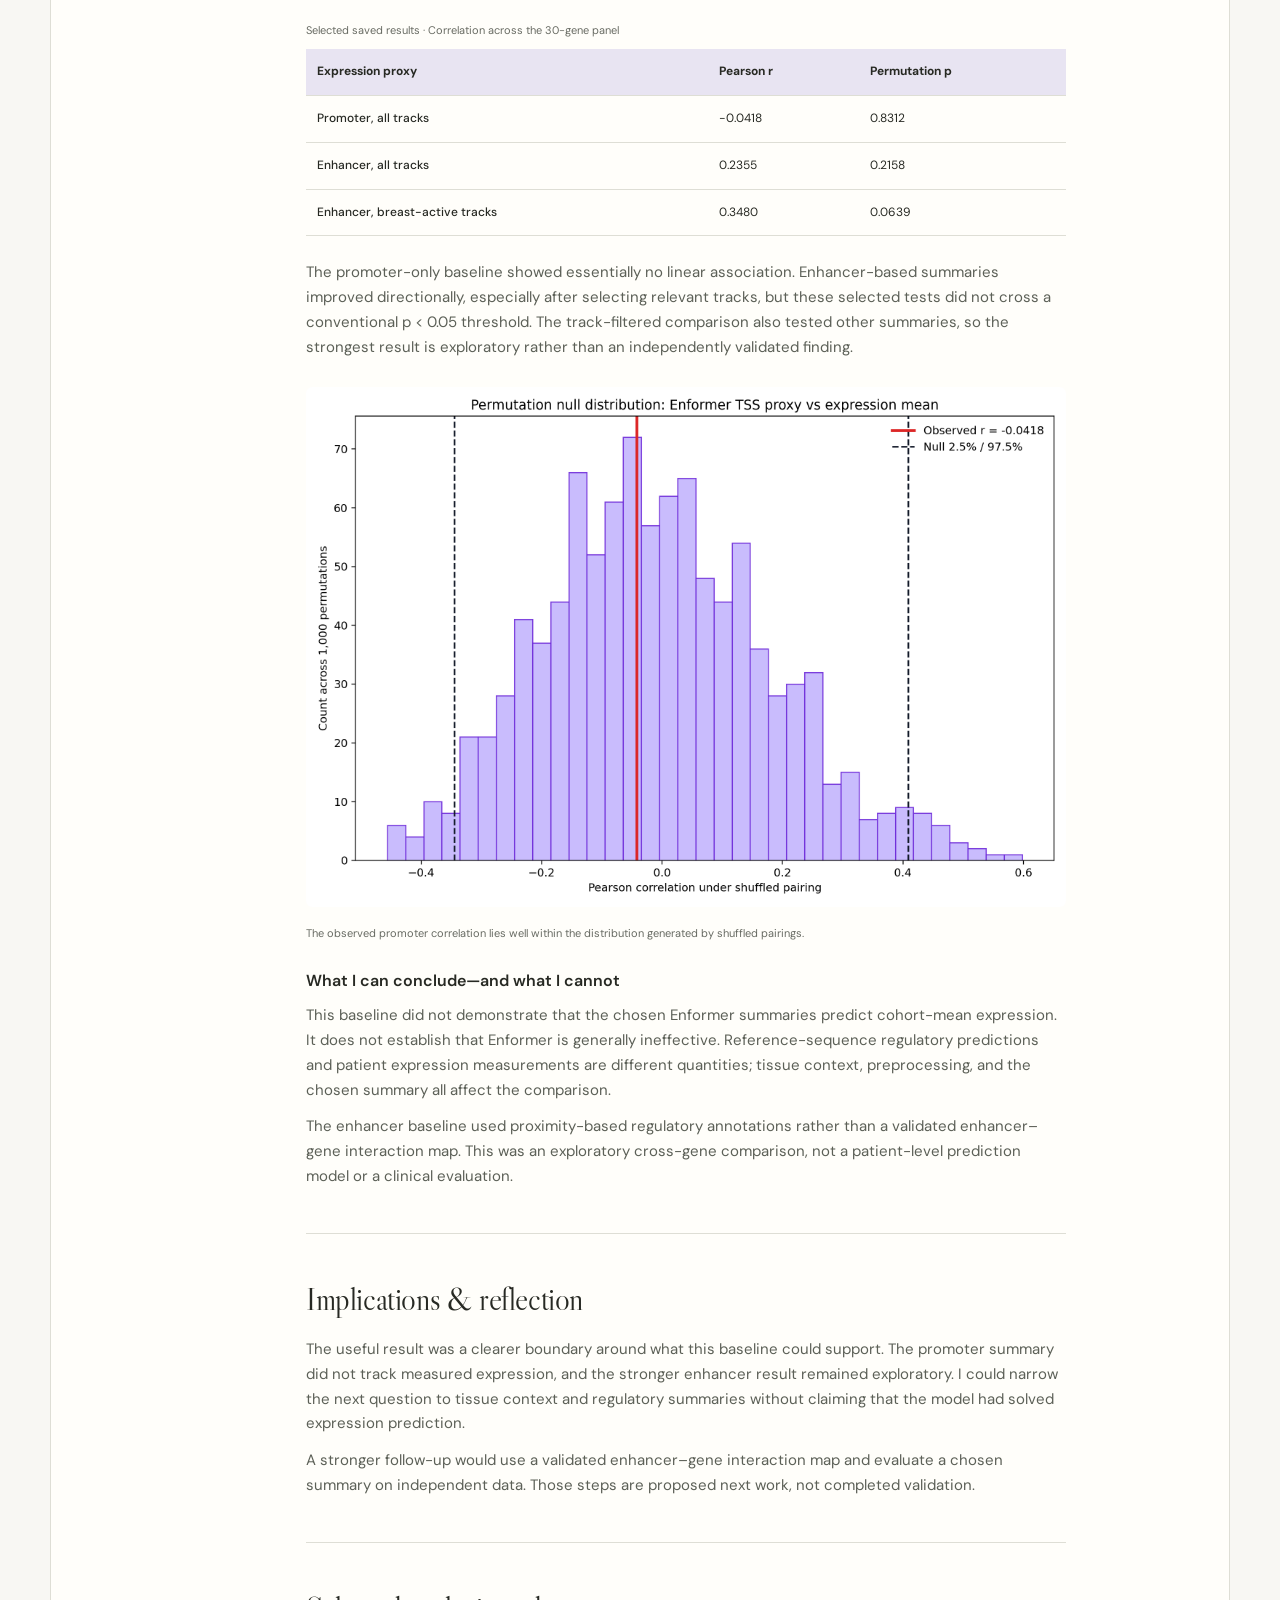
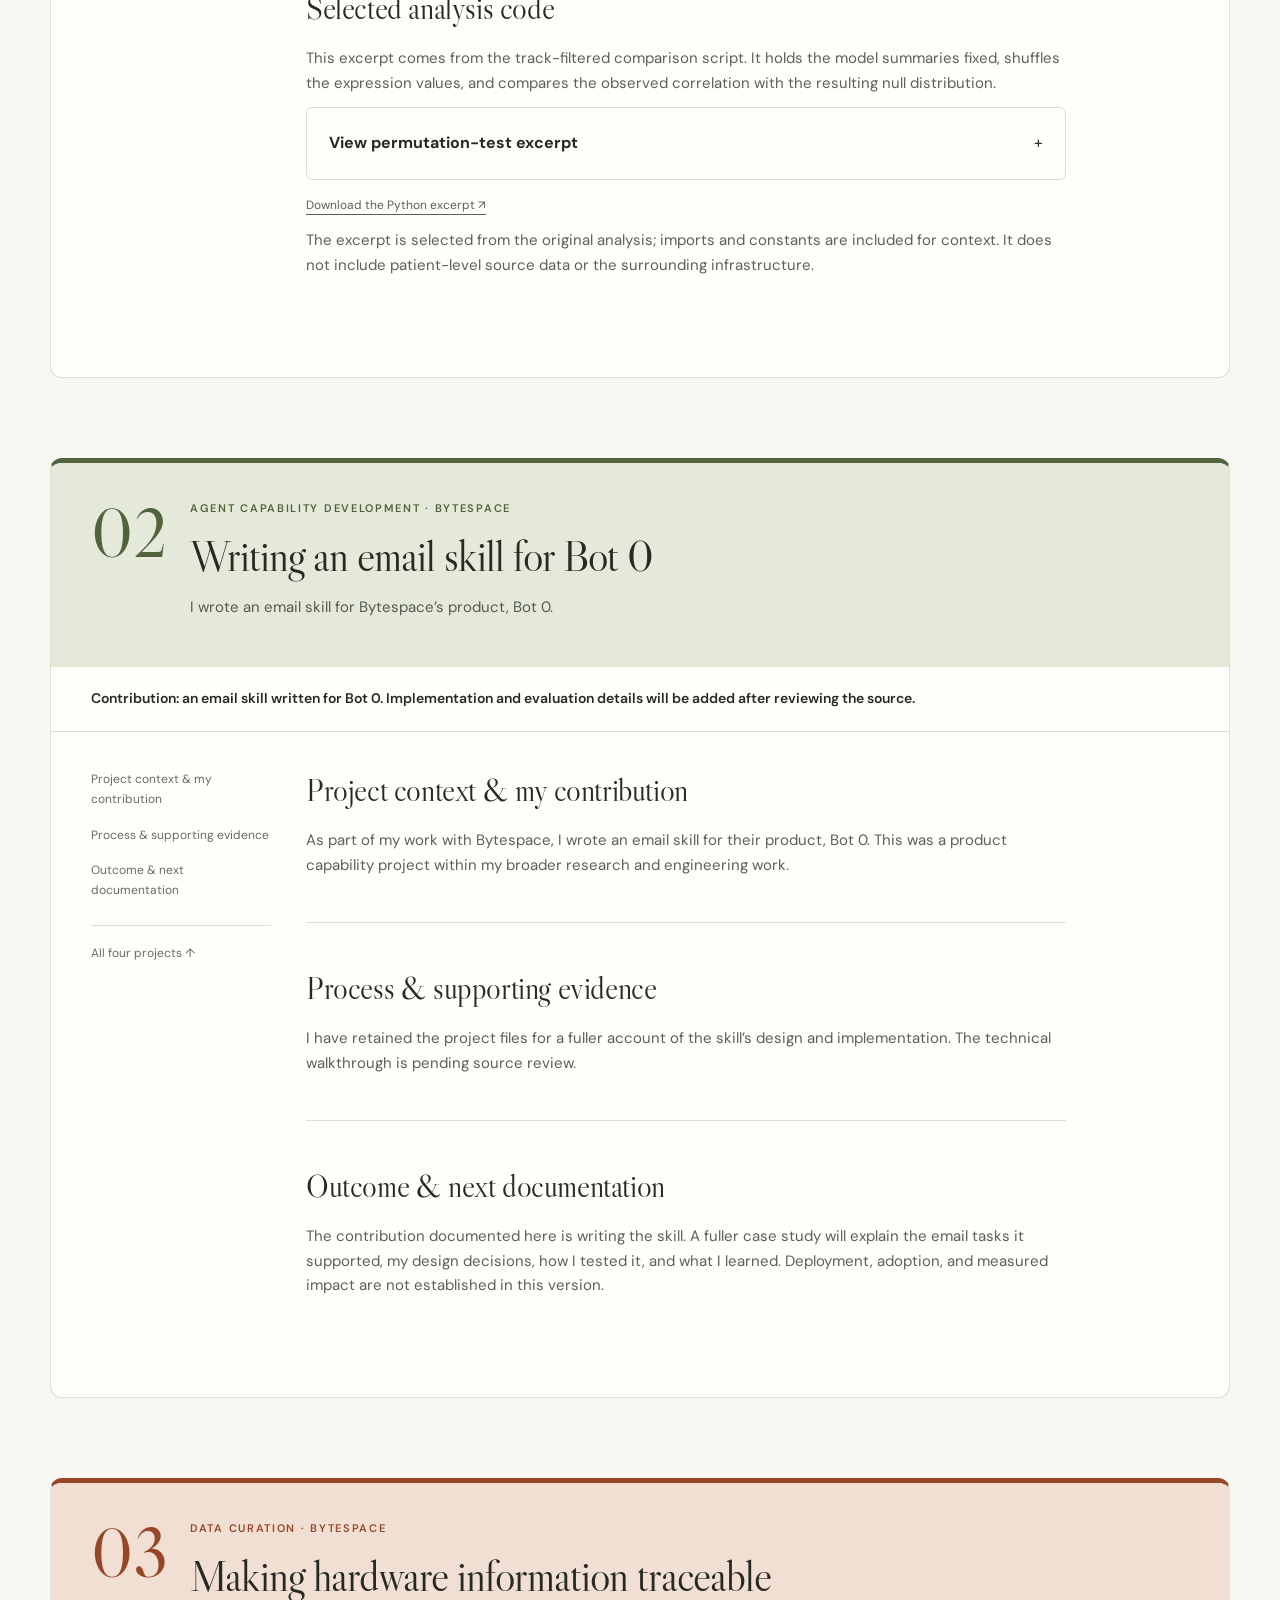
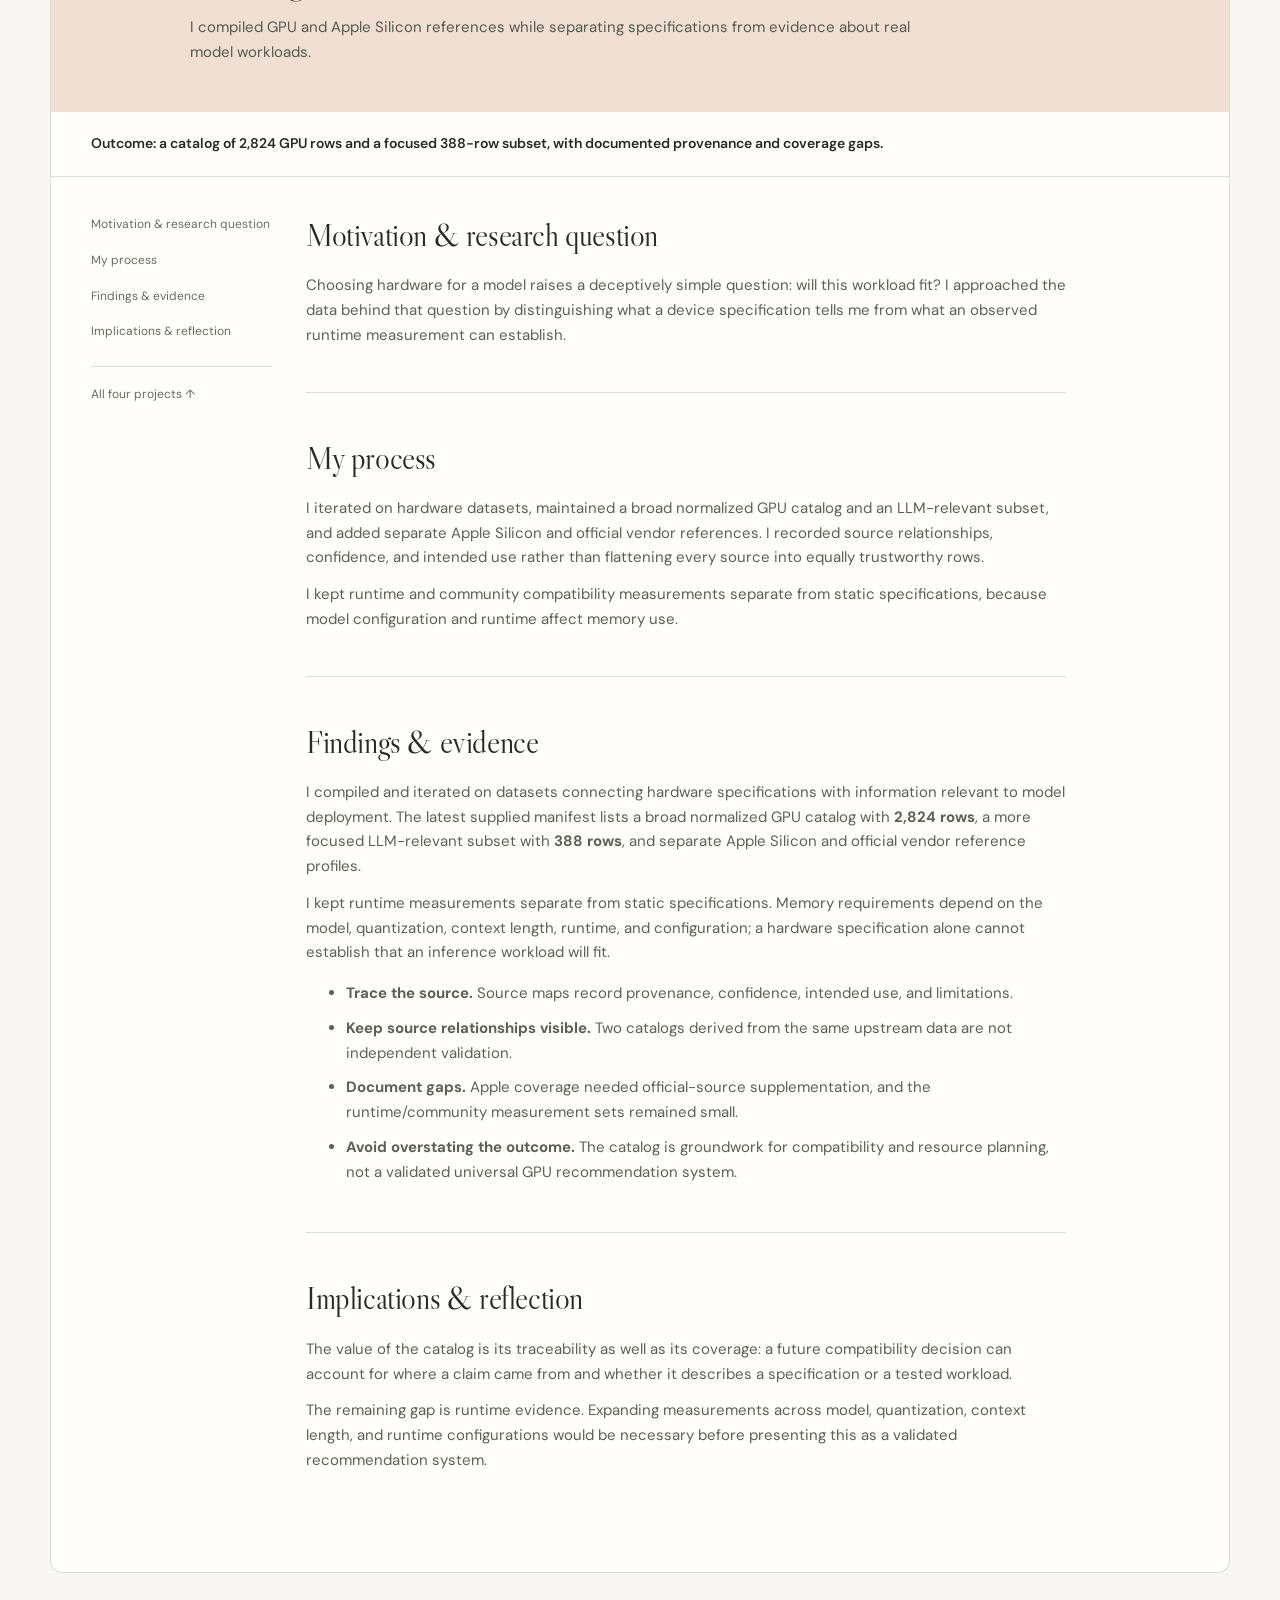
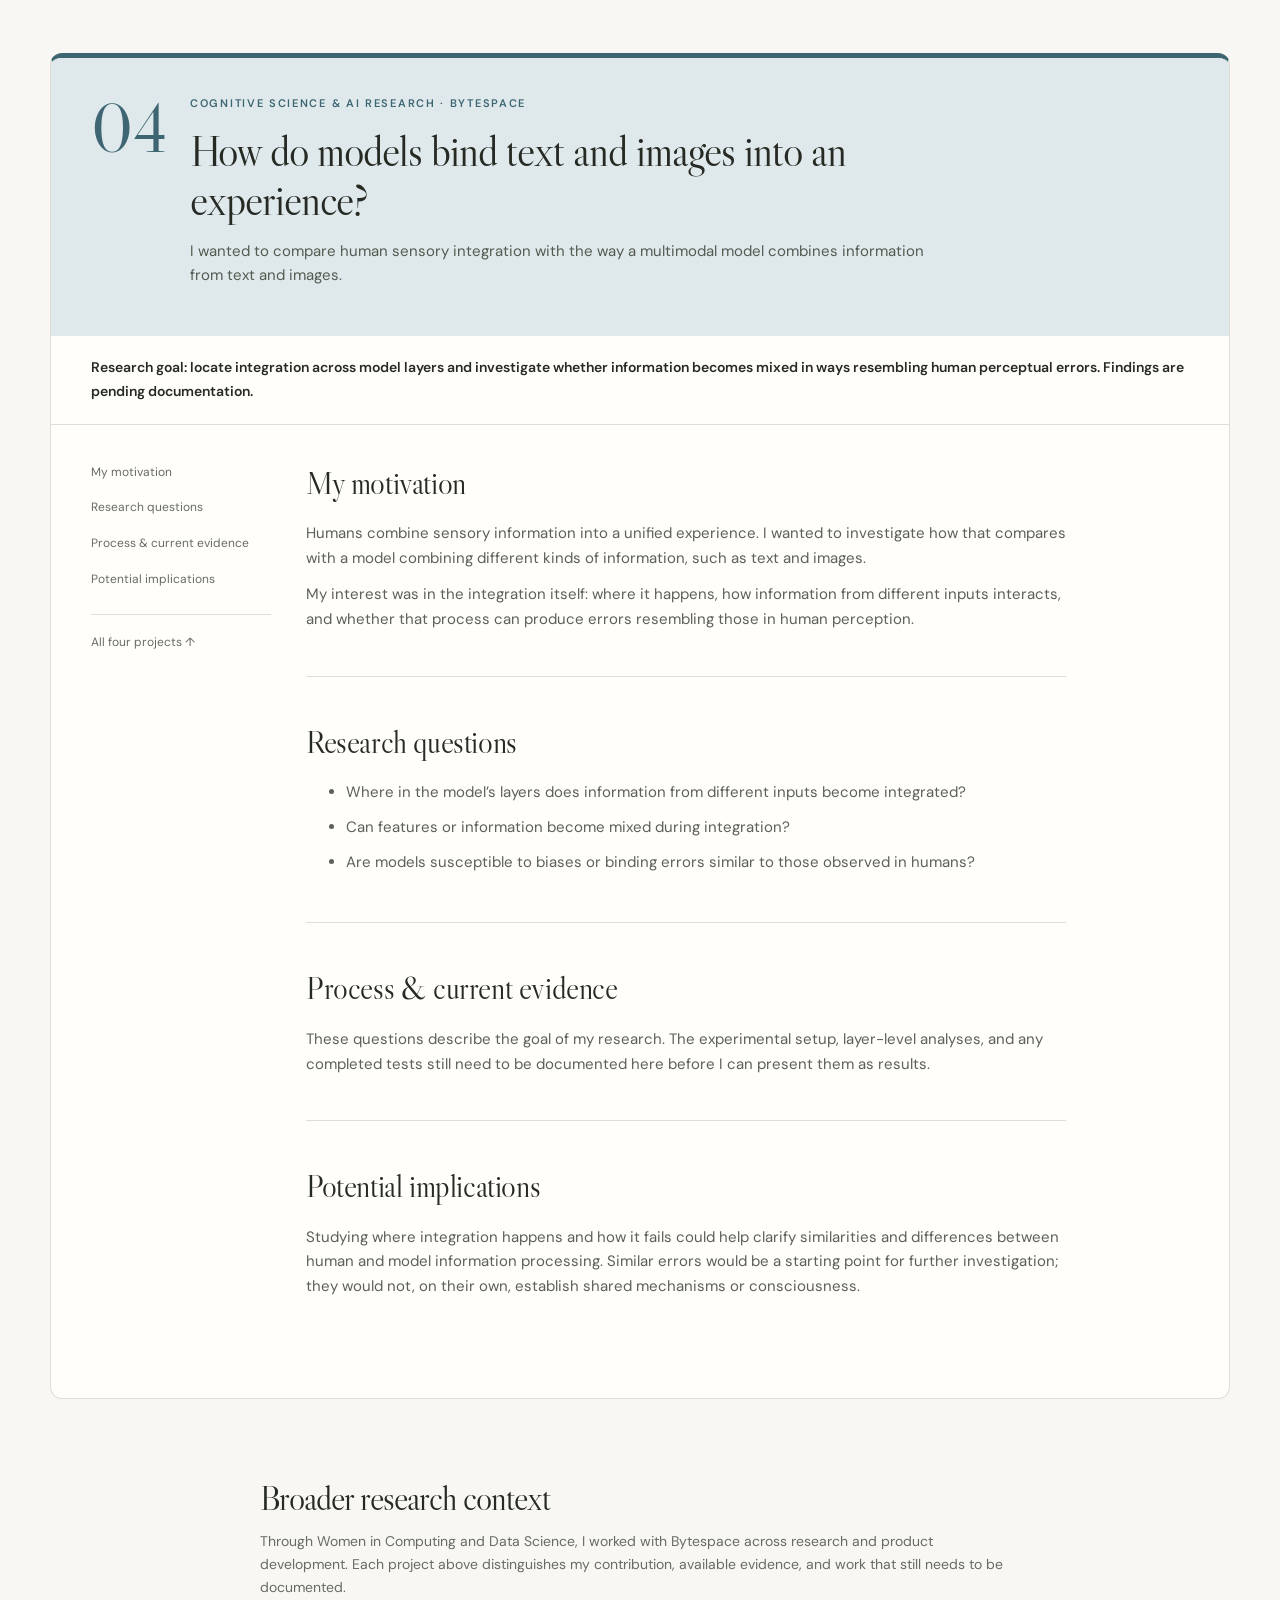
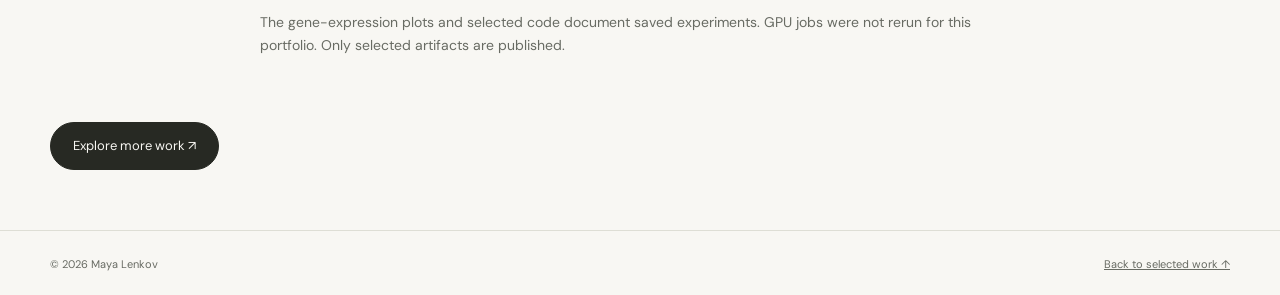
==== commit 54a4fccf: "Correct Bytespace projects to Bot 0 email skill and multimodal research" ====
--- a/bytespace.html
+++ b/bytespace.html
@@ -1,4 +1,4 @@
-<!doctype html><html lang="en"><head><meta charset="UTF-8"><meta name="viewport" content="width=device-width,initial-scale=1"><meta name="description" content="My Bytespace work spans a biological experiment, GPU model workflows, hardware data curation, and an inference API. Each study below has its own question, process, evidence, and conclusion."><meta name="theme-color" content="#f8f7f3"><title>Bytespace Research &amp; Model Lab — Maya Lenkov</title><link rel="icon" href="assets/favicon.svg" type="image/svg+xml"><link rel="stylesheet" href="assets/style.css"></head><body><a class="skip" href="#main">Skip to content</a><header><nav class="wrap" aria-label="Main navigation"><a class="logo" href="./">maya lenkov<b>.</b></a><div class="navlinks"><a href="index.html#work">Work</a><a href="index.html#experience">Experience</a><a href="index.html#about">About</a><a href="resume.html">Resume ↗</a><a class="navcontact" href="mailto:maya_lenkov@berkeley.edu">Say hello ↗</a></div></nav></header><main id="main" class="wrap"><div class="case-hero"><a class="back" href="index.html#work">← Back to portfolio</a><div class="eyebrow" style="margin-top:35px">Bytespace · Project lead through WiCDS</div><h1>Four projects. Four different questions.</h1><p class="lead">My Bytespace work spans a biological experiment, GPU model workflows, hardware data curation, and an inference API. Each study below has its own question, process, evidence, and conclusion.</p><p class="research-intro">Through Women in Computing and Data Science, I led project work for Bytespace across research and AI engineering. These are separate studies, presented with their individual scope and limitations.</p></div><nav id="project-index" class="study-index" aria-label="Choose a Bytespace project"><a class="study-card tone-01" href="#genomics"><span class="eyebrow">Project 01 · Computational biology</span><h2>Testing DNA-derived signals against measured gene expression</h2><p>I compared Enformer summaries with observed expression, then tested whether the relationship survived shuffled baselines.</p><span class="textlink">Read this study ↓</span></a><a class="study-card tone-02" href="#model-lab"><span class="eyebrow">Project 02 · Model experimentation</span><h2>Building GPU workflows for pretrained models</h2><p>I developed model-running scripts across DNA, vision, speech, and generation tasks, with saved outputs that make execution inspectable.</p><span class="textlink">Read this study ↓</span></a><a class="study-card tone-03" href="#hardware"><span class="eyebrow">Project 03 · Data curation</span><h2>Making hardware information traceable</h2><p>I compiled GPU and Apple Silicon references while separating specifications from evidence about real model workloads.</p><span class="textlink">Read this study ↓</span></a><a class="study-card tone-04" href="#api"><span class="eyebrow">Project 04 · Engineering prototype</span><h2>Exposing text generation through an API</h2><p>I built a request-to-generation prototype and investigated the boundary between estimating resources and actually selecting them.</p><span class="textlink">Read this study ↓</span></a></nav><article class="research-study tone-01" id="genomics" aria-labelledby="genomics-title"><div class="study-heading"><span class="study-number" aria-hidden="true">01</span><div><div class="eyebrow">Computational biology · Bytespace</div><h2 id="genomics-title">Testing DNA-derived signals against measured gene expression</h2><p>I compared Enformer summaries with observed expression, then tested whether the relationship survived shuffled baselines.</p></div></div><div class="study-outcome">Finding: tissue-relevant enhancer summaries improved the association, but the selected tests did not establish a statistically significant result.</div><div class="study-layout"><aside class="study-nav" aria-label="Sections in project 01"><a href="#genomics-0">Motivation & research question</a><a href="#genomics-1">My process</a><a href="#genomics-2">Findings & interpretation</a><a href="#genomics-3">Implications & reflection</a><a href="#genomics-4">Selected analysis code</a><a class="back" href="#project-index">All four projects ↑</a></aside><div class="case-content"><section class="study-part" id="genomics-0"><h3>Motivation & research question</h3><p>A model can produce a detailed prediction without that prediction answering the biological question I care about. I investigated a concrete question: could summaries derived from DNA sequence track measured expression across a selected gene panel?</p><p>My focus was on testing that connection, rather than treating a successful model run as evidence of biological usefulness.</p></section><section class="study-part" id="genomics-1"><h3>My process</h3><p>The downloaded expression matrix contained <strong>51 samples and 28,278 gene columns</strong>, while its label file listed 58 samples. I identified the mismatch and checked agreement for overlapping sample labels. I also checked target-gene availability and the HER2 / ERBB2 naming relationship.</p><h4>From data checks to model comparison</h4><ol><li>Selected a panel of <strong>30 genes</strong> and retrieved reference sequences using Ensembl, accounting for transcription-start sites and strand orientation.</li><li>Prepared DNA windows of <strong>196,608 bases</strong> and ran <code>EleutherAI/enformer-preview</code> on Modal. A saved successful run records an NVIDIA L40S and a human output head with 896 positions and 5,313 tracks.</li><li>Compared promoter-proximal summaries with mean observed expression across the cohort.</li><li>Added a proximity-based enhancer baseline and a breast/mammary active-regulatory subset of <strong>74 tracks</strong>, rather than averaging every output track together.</li><li>Used Pearson and Spearman correlations and <strong>1,000 permutations</strong> to assess whether the observed relationship differed from shuffled gene–expression pairings.</li></ol><figure><a href="assets/bytespace-expression-scatter.png" target="_blank" rel="noopener"><img src="assets/bytespace-expression-scatter.png" width="2090" height="1650" loading="lazy" style="width:100%;height:auto;border-radius:6px" alt="Scatter plot of Enformer promoter-proximal summaries versus cohort-mean expression across a 30-gene panel, showing a nearly flat relationship."></a><figcaption>Saved experiment output: each point represents a gene, not an individual patient. Open the image for a larger view.</figcaption></figure></section><section class="study-part" id="genomics-2"><h3>Findings & interpretation</h3><div class="table-scroll"><table class="research-table"><caption>Selected saved results · Correlation across the 30-gene panel</caption><thead><tr><th scope="col">Expression proxy</th><th scope="col">Pearson r</th><th scope="col">Permutation p</th></tr></thead><tbody><tr><th scope="row">Promoter, all tracks</th><td>−0.0418</td><td>0.8312</td></tr><tr><th scope="row">Enhancer, all tracks</th><td>0.2355</td><td>0.2158</td></tr><tr><th scope="row">Enhancer, breast-active tracks</th><td>0.3480</td><td>0.0639</td></tr></tbody></table></div><p>The promoter-only baseline showed essentially no linear association. Enhancer-based summaries improved directionally, especially after selecting relevant tracks, but these selected tests did not cross a conventional p &lt; 0.05 threshold. The track-filtered comparison also tested other summaries, so the strongest result is exploratory rather than an independently validated finding.</p><figure><a href="assets/bytespace-permutation.png" target="_blank" rel="noopener"><img src="assets/bytespace-permutation.png" width="2090" height="1430" loading="lazy" style="width:100%;height:auto;border-radius:6px" alt="Histogram of correlations from 1,000 random pairings, with the observed promoter correlation near the center of the null distribution."></a><figcaption>The observed promoter correlation lies well within the distribution generated by shuffled pairings.</figcaption></figure><h3>What I can conclude—and what I cannot</h3><p>This baseline did not demonstrate that the chosen Enformer summaries predict cohort-mean expression. It does not establish that Enformer is generally ineffective. Reference-sequence regulatory predictions and patient expression measurements are different quantities; tissue context, preprocessing, and the chosen summary all affect the comparison.</p><p>The enhancer baseline used proximity-based regulatory annotations rather than a validated enhancer–gene interaction map. This was an exploratory cross-gene comparison, not a patient-level prediction model or a clinical evaluation.</p></section><section class="study-part" id="genomics-3"><h3>Implications & reflection</h3><p>The useful result was a clearer boundary around what this baseline could support. The promoter summary did not track measured expression, and the stronger enhancer result remained exploratory. I could narrow the next question to tissue context and regulatory summaries without claiming that the model had solved expression prediction.</p><p>A stronger follow-up would use a validated enhancer–gene interaction map and evaluate a chosen summary on independent data. Those steps are proposed next work, not completed validation.</p></section><section class="study-part" id="genomics-4"><h3>Selected analysis code</h3><p>This excerpt comes from the track-filtered comparison script. It holds the model summaries fixed, shuffles the expression values, and compares the observed correlation with the resulting null distribution.</p><details class="evidence"><summary style="display:flex;justify-content:space-between;padding:0"><strong>View permutation-test excerpt</strong><span aria-hidden="true">+</span></summary><pre class="code-sample"><code># Selected original analysis excerpt from build_track_filtered_enformer_comparison.py.
+<!doctype html><html lang="en"><head><meta charset="UTF-8"><meta name="viewport" content="width=device-width,initial-scale=1"><meta name="description" content="My Bytespace work includes a gene-expression experiment, an email skill for Bot 0, hardware data curation, and research questions about multimodal integration."><meta name="theme-color" content="#f8f7f3"><title>Bytespace Research &amp; Model Lab — Maya Lenkov</title><link rel="icon" href="assets/favicon.svg" type="image/svg+xml"><link rel="stylesheet" href="assets/style.css"></head><body><a class="skip" href="#main">Skip to content</a><header><nav class="wrap" aria-label="Main navigation"><a class="logo" href="./">maya lenkov<b>.</b></a><div class="navlinks"><a href="index.html#work">Work</a><a href="index.html#experience">Experience</a><a href="index.html#about">About</a><a href="resume.html">Resume ↗</a><a class="navcontact" href="mailto:maya_lenkov@berkeley.edu">Say hello ↗</a></div></nav></header><main id="main" class="wrap"><div class="case-hero"><a class="back" href="index.html#work">← Back to portfolio</a><div class="eyebrow" style="margin-top:35px">Bytespace · Project lead through WiCDS</div><h1>Different projects. A closer look at each.</h1><p class="lead">My Bytespace work includes a gene-expression experiment, an email skill for Bot 0, hardware data curation, and research questions about multimodal integration.</p><p class="research-intro">Through Women in Computing and Data Science, I led project work for Bytespace across research and AI engineering. These are separate studies, presented with their individual scope and limitations.</p></div><nav id="project-index" class="study-index" aria-label="Choose a Bytespace project"><a class="study-card tone-01" href="#genomics"><span class="eyebrow">Project 01 · Computational biology</span><h2>Testing DNA-derived signals against measured gene expression</h2><p>I compared Enformer summaries with observed expression, then tested whether the relationship survived shuffled baselines.</p><span class="textlink">Read this study ↓</span></a><a class="study-card tone-02" href="#bot0-email"><span class="eyebrow">Project 02 · Agent capability development</span><h2>Writing an email skill for Bot 0</h2><p>I wrote an email skill for Bytespace’s product, Bot 0.</p><span class="textlink">Read this study ↓</span></a><a class="study-card tone-03" href="#hardware"><span class="eyebrow">Project 03 · Data curation</span><h2>Making hardware information traceable</h2><p>I compiled GPU and Apple Silicon references while separating specifications from evidence about real model workloads.</p><span class="textlink">Read this study ↓</span></a><a class="study-card tone-04" href="#multimodal"><span class="eyebrow">Project 04 · Cognitive science & AI research</span><h2>How do models bind text and images into an experience?</h2><p>I wanted to compare human sensory integration with the way a multimodal model combines information from text and images.</p><span class="textlink">Read this study ↓</span></a></nav><article class="research-study tone-01" id="genomics" aria-labelledby="genomics-title"><div class="study-heading"><span class="study-number" aria-hidden="true">01</span><div><div class="eyebrow">Computational biology · Bytespace</div><h2 id="genomics-title">Testing DNA-derived signals against measured gene expression</h2><p>I compared Enformer summaries with observed expression, then tested whether the relationship survived shuffled baselines.</p></div></div><div class="study-outcome">Finding: tissue-relevant enhancer summaries improved the association, but the selected tests did not establish a statistically significant result.</div><div class="study-layout"><aside class="study-nav" aria-label="Sections in project 01"><a href="#genomics-0">Motivation & research question</a><a href="#genomics-1">My process</a><a href="#genomics-2">Findings & interpretation</a><a href="#genomics-3">Implications & reflection</a><a href="#genomics-4">Selected analysis code</a><a class="back" href="#project-index">All four projects ↑</a></aside><div class="case-content"><section class="study-part" id="genomics-0"><h3>Motivation & research question</h3><p>A model can produce a detailed prediction without that prediction answering the biological question I care about. I investigated a concrete question: could summaries derived from DNA sequence track measured expression across a selected gene panel?</p><p>My focus was on testing that connection, rather than treating a successful model run as evidence of biological usefulness.</p></section><section class="study-part" id="genomics-1"><h3>My process</h3><p>The downloaded expression matrix contained <strong>51 samples and 28,278 gene columns</strong>, while its label file listed 58 samples. I identified the mismatch and checked agreement for overlapping sample labels. I also checked target-gene availability and the HER2 / ERBB2 naming relationship.</p><h4>From data checks to model comparison</h4><ol><li>Selected a panel of <strong>30 genes</strong> and retrieved reference sequences using Ensembl, accounting for transcription-start sites and strand orientation.</li><li>Prepared DNA windows of <strong>196,608 bases</strong> and ran <code>EleutherAI/enformer-preview</code> on Modal. A saved successful run records an NVIDIA L40S and a human output head with 896 positions and 5,313 tracks.</li><li>Compared promoter-proximal summaries with mean observed expression across the cohort.</li><li>Added a proximity-based enhancer baseline and a breast/mammary active-regulatory subset of <strong>74 tracks</strong>, rather than averaging every output track together.</li><li>Used Pearson and Spearman correlations and <strong>1,000 permutations</strong> to assess whether the observed relationship differed from shuffled gene–expression pairings.</li></ol><figure><a href="assets/bytespace-expression-scatter.png" target="_blank" rel="noopener"><img src="assets/bytespace-expression-scatter.png" width="2090" height="1650" loading="lazy" style="width:100%;height:auto;border-radius:6px" alt="Scatter plot of Enformer promoter-proximal summaries versus cohort-mean expression across a 30-gene panel, showing a nearly flat relationship."></a><figcaption>Saved experiment output: each point represents a gene, not an individual patient. Open the image for a larger view.</figcaption></figure></section><section class="study-part" id="genomics-2"><h3>Findings & interpretation</h3><div class="table-scroll"><table class="research-table"><caption>Selected saved results · Correlation across the 30-gene panel</caption><thead><tr><th scope="col">Expression proxy</th><th scope="col">Pearson r</th><th scope="col">Permutation p</th></tr></thead><tbody><tr><th scope="row">Promoter, all tracks</th><td>−0.0418</td><td>0.8312</td></tr><tr><th scope="row">Enhancer, all tracks</th><td>0.2355</td><td>0.2158</td></tr><tr><th scope="row">Enhancer, breast-active tracks</th><td>0.3480</td><td>0.0639</td></tr></tbody></table></div><p>The promoter-only baseline showed essentially no linear association. Enhancer-based summaries improved directionally, especially after selecting relevant tracks, but these selected tests did not cross a conventional p &lt; 0.05 threshold. The track-filtered comparison also tested other summaries, so the strongest result is exploratory rather than an independently validated finding.</p><figure><a href="assets/bytespace-permutation.png" target="_blank" rel="noopener"><img src="assets/bytespace-permutation.png" width="2090" height="1430" loading="lazy" style="width:100%;height:auto;border-radius:6px" alt="Histogram of correlations from 1,000 random pairings, with the observed promoter correlation near the center of the null distribution."></a><figcaption>The observed promoter correlation lies well within the distribution generated by shuffled pairings.</figcaption></figure><h3>What I can conclude—and what I cannot</h3><p>This baseline did not demonstrate that the chosen Enformer summaries predict cohort-mean expression. It does not establish that Enformer is generally ineffective. Reference-sequence regulatory predictions and patient expression measurements are different quantities; tissue context, preprocessing, and the chosen summary all affect the comparison.</p><p>The enhancer baseline used proximity-based regulatory annotations rather than a validated enhancer–gene interaction map. This was an exploratory cross-gene comparison, not a patient-level prediction model or a clinical evaluation.</p></section><section class="study-part" id="genomics-3"><h3>Implications & reflection</h3><p>The useful result was a clearer boundary around what this baseline could support. The promoter summary did not track measured expression, and the stronger enhancer result remained exploratory. I could narrow the next question to tissue context and regulatory summaries without claiming that the model had solved expression prediction.</p><p>A stronger follow-up would use a validated enhancer–gene interaction map and evaluate a chosen summary on independent data. Those steps are proposed next work, not completed validation.</p></section><section class="study-part" id="genomics-4"><h3>Selected analysis code</h3><p>This excerpt comes from the track-filtered comparison script. It holds the model summaries fixed, shuffles the expression values, and compares the observed correlation with the resulting null distribution.</p><details class="evidence"><summary style="display:flex;justify-content:space-between;padding:0"><strong>View permutation-test excerpt</strong><span aria-hidden="true">+</span></summary><pre class="code-sample"><code># Selected original analysis excerpt from build_track_filtered_enformer_comparison.py.
 # Imports and constants included for context; no source patient data is included.
 import numpy as np
 import pandas as pd
@@ -28,4 +28,4 @@
         &#x27;two_sided_empirical_p_value&#x27;: float((np.sum(np.abs(values) &gt;= abs(observed)) + 1) / (len(values) + 1)),
         &#x27;observed_percentile_in_null&#x27;: float((values &lt;= observed).mean() * 100.0),
     }, perm
-</code></pre></details><p><a class="textlink" href="assets/bytespace-permutation-excerpt.py" download>Download the Python excerpt ↗</a></p><p>The excerpt is selected from the original analysis; imports and constants are included for context. It does not include patient-level source data or the surrounding infrastructure.</p></section></div></div></article><article class="research-study tone-02" id="model-lab" aria-labelledby="model-lab-title"><div class="study-heading"><span class="study-number" aria-hidden="true">02</span><div><div class="eyebrow">Model experimentation · Bytespace</div><h2 id="model-lab-title">Building GPU workflows for pretrained models</h2><p>I developed model-running scripts across DNA, vision, speech, and generation tasks, with saved outputs that make execution inspectable.</p></div></div><div class="study-outcome">Outcome: working inference examples across several tasks; no comparative quality benchmark or foundation-model training claim.</div><div class="study-layout"><aside class="study-nav" aria-label="Sections in project 02"><a href="#model-lab-0">Motivation & engineering question</a><a href="#model-lab-1">My process</a><a href="#model-lab-2">Results & evidence</a><a href="#model-lab-3">Implications & reflection</a><a class="back" href="#project-index">All four projects ↑</a></aside><div class="case-content"><section class="study-part" id="model-lab-0"><h3>Motivation & engineering question</h3><p>Research questions only become testable once the model can run and its outputs can be inspected. This work addressed the practical question of how to take pretrained models with different inputs and dependencies and turn them into executable GPU experiments.</p></section><section class="study-part" id="model-lab-1"><h3>My process</h3><p>I developed Modal scripts around model loading, task-specific inputs, GPU configuration or fallback, and saving outputs. Each task required its own input and output handling: DNA sequences for Enformer, images for detection, audio for transcription, and prompts or images for generation.</p><p>I kept run summaries and artifacts so I could distinguish a script being written from a model actually producing an output.</p></section><section class="study-part" id="model-lab-2"><h3>Results & evidence</h3><p>I developed Modal scripts for running pretrained models across genomics, object detection, speech transcription, image generation, and image-to-video generation. The scripts handle model loading, task inputs, GPU selection or fallback, and output artifacts.</p><div class="table-scroll"><table class="research-table"><caption>Examples documented by the scripts and saved outputs</caption><thead><tr><th scope="col">Task</th><th scope="col">Model / evidence</th></tr></thead><tbody><tr><th scope="row">DNA sequence inference</th><td>Enformer preview · saved L40S run summaries</td></tr><tr><th scope="row">Object detection</th><td>DETR ResNet-50 · saved detections and annotated image</td></tr><tr><th scope="row">Speech transcription</th><td>Whisper Small · saved transcript and segment timestamps</td></tr><tr><th scope="row">Image generation</th><td>Stable Diffusion · scripts and saved image outputs</td></tr><tr><th scope="row">Image-to-video generation</th><td>Stable Video Diffusion · saved generation metadata and output frames</td></tr></tbody></table></div><p>These materials demonstrate inference experiments with pretrained models. They are not evidence that I trained those foundation models from scratch or established comparative model-quality benchmarks.</p></section><section class="study-part" id="model-lab-3"><h3>Implications & reflection</h3><p>The contribution is an implementation base for further experiments: saved detections, transcripts, images, and run metadata provide evidence that can be inspected before interpreting a model’s behavior. They do not establish accuracy, reliability across inputs, or which model performs best.</p><p>A next evaluation would define a task-specific dataset and success criterion before comparing models. That would turn these execution examples into a performance study.</p></section></div></div></article><article class="research-study tone-03" id="hardware" aria-labelledby="hardware-title"><div class="study-heading"><span class="study-number" aria-hidden="true">03</span><div><div class="eyebrow">Data curation · Bytespace</div><h2 id="hardware-title">Making hardware information traceable</h2><p>I compiled GPU and Apple Silicon references while separating specifications from evidence about real model workloads.</p></div></div><div class="study-outcome">Outcome: a catalog of 2,824 GPU rows and a focused 388-row subset, with documented provenance and coverage gaps.</div><div class="study-layout"><aside class="study-nav" aria-label="Sections in project 03"><a href="#hardware-0">Motivation & research question</a><a href="#hardware-1">My process</a><a href="#hardware-2">Findings & evidence</a><a href="#hardware-3">Implications & reflection</a><a class="back" href="#project-index">All four projects ↑</a></aside><div class="case-content"><section class="study-part" id="hardware-0"><h3>Motivation & research question</h3><p>Choosing hardware for a model raises a deceptively simple question: will this workload fit? I approached the data behind that question by distinguishing what a device specification tells me from what an observed runtime measurement can establish.</p></section><section class="study-part" id="hardware-1"><h3>My process</h3><p>I iterated on hardware datasets, maintained a broad normalized GPU catalog and an LLM-relevant subset, and added separate Apple Silicon and official vendor references. I recorded source relationships, confidence, and intended use rather than flattening every source into equally trustworthy rows.</p><p>I kept runtime and community compatibility measurements separate from static specifications, because model configuration and runtime affect memory use.</p></section><section class="study-part" id="hardware-2"><h3>Findings & evidence</h3><p>I compiled and iterated on datasets connecting hardware specifications with information relevant to model deployment. The latest supplied manifest lists a broad normalized GPU catalog with <strong>2,824 rows</strong>, a more focused LLM-relevant subset with <strong>388 rows</strong>, and separate Apple Silicon and official vendor reference profiles.</p><p>I kept runtime measurements separate from static specifications. Memory requirements depend on the model, quantization, context length, runtime, and configuration; a hardware specification alone cannot establish that an inference workload will fit.</p><ul><li><strong>Trace the source.</strong> Source maps record provenance, confidence, intended use, and limitations.</li><li><strong>Keep source relationships visible.</strong> Two catalogs derived from the same upstream data are not independent validation.</li><li><strong>Document gaps.</strong> Apple coverage needed official-source supplementation, and the runtime/community measurement sets remained small.</li><li><strong>Avoid overstating the outcome.</strong> The catalog is groundwork for compatibility and resource planning, not a validated universal GPU recommendation system.</li></ul></section><section class="study-part" id="hardware-3"><h3>Implications & reflection</h3><p>The value of the catalog is its traceability as well as its coverage: a future compatibility decision can account for where a claim came from and whether it describes a specification or a tested workload.</p><p>The remaining gap is runtime evidence. Expanding measurements across model, quantization, context length, and runtime configurations would be necessary before presenting this as a validated recommendation system.</p></section></div></div></article><article class="research-study tone-04" id="api" aria-labelledby="api-title"><div class="study-heading"><span class="study-number" aria-hidden="true">04</span><div><div class="eyebrow">Engineering prototype · Bytespace</div><h2 id="api-title">Exposing text generation through an API</h2><p>I built a request-to-generation prototype and investigated the boundary between estimating resources and actually selecting them.</p></div></div><div class="study-outcome">Outcome: a Modal text-generation prototype; the endpoint uses a fixed A10G rather than dynamic per-request hardware selection.</div><div class="study-layout"><aside class="study-nav" aria-label="Sections in project 04"><a href="#api-0">Motivation & engineering question</a><a href="#api-1">My process</a><a href="#api-2">Results & current limits</a><a href="#api-3">Implications & reflection</a><a class="back" href="#project-index">All four projects ↑</a></aside><div class="case-content"><section class="study-part" id="api-0"><h3>Motivation & engineering question</h3><p>This project explored how to move model inference behind a callable interface: accept a model identifier and prompt, run generation, and return a result. A related question was how model metadata might inform resource planning.</p></section><section class="study-part" id="api-1"><h3>My process</h3><p>I built a Modal-hosted endpoint around a Hugging Face Transformers text-generation pipeline. I also developed a metadata inspection function with a memory estimate and a helper for GPU tier selection.</p><p>I checked the endpoint configuration separately from those helpers. Having a selection function in the code does not mean the deployed request path uses it.</p></section><section class="study-part" id="api-2"><h3>Results & current limits</h3><p>I built a Modal-hosted text-generation prototype using Hugging Face Transformers. The endpoint accepts a model identifier and a prompt, runs a text-generation pipeline, and returns the model name and generated output.</p><p>A companion function inspects model metadata and estimates a memory requirement. The prototype includes a GPU tier-selection helper, but the endpoint itself is configured for an A10G; it does not dynamically select hardware per request.</p><p>This is an engineering prototype. The portfolio does not expose a live endpoint or publish configuration files and credentials.</p></section><section class="study-part" id="api-3"><h3>Implications & reflection</h3><p>The prototype separates several engineering problems that would need to come together in a fuller service: accepting a request, loading a model, estimating its resources, and assigning hardware. The implemented endpoint covers the inference interface; adaptive allocation remains outside its demonstrated behavior.</p><p>A next step would validate memory estimates against measured runs and explicitly connect any scheduling logic to the request path. This page does not claim a production service or publish a live endpoint.</p></section></div></div></article><section class="research-context"><h2>Broader research context</h2><p>My Bytespace work also included questions about consciousness and how multimodal AI integrates information compared with humans. The evidence on this page documents the genomics and engineering workstreams; it does not claim a completed empirical test of AI consciousness.</p><p>Across the work, the most useful habit was keeping implementation, evidence, and interpretation connected: first establish that the pipeline runs, then ask what the output can actually tell us.</p><div class="evidence"><div class="eyebrow">Selected evidence</div><p>Plots, aggregate results, and code were reviewed from the supplied research folder. The page reports saved experiments; the GPU jobs were not rerun for this portfolio update. Only selected artifacts are published.</p></div></section><div class="actions" style="margin-bottom:60px"><a class="button" href="index.html#work">Explore more work ↗</a></div></main><footer><div class="wrap footer-inner"><span>© 2026 Maya Lenkov</span><a href="index.html#work">Back to selected work ↑</a></div></footer></body></html>+</code></pre></details><p><a class="textlink" href="assets/bytespace-permutation-excerpt.py" download>Download the Python excerpt ↗</a></p><p>The excerpt is selected from the original analysis; imports and constants are included for context. It does not include patient-level source data or the surrounding infrastructure.</p></section></div></div></article><article class="research-study tone-02" id="bot0-email" aria-labelledby="bot0-email-title"><div class="study-heading"><span class="study-number" aria-hidden="true">02</span><div><div class="eyebrow">Agent capability development · Bytespace</div><h2 id="bot0-email-title">Writing an email skill for Bot 0</h2><p>I wrote an email skill for Bytespace’s product, Bot 0.</p></div></div><div class="study-outcome">Contribution: an email skill written for Bot 0. Implementation and evaluation details will be added after reviewing the source.</div><div class="study-layout"><aside class="study-nav" aria-label="Sections in project 02"><a href="#bot0-email-0">Project context & my contribution</a><a href="#bot0-email-1">Process & supporting evidence</a><a href="#bot0-email-2">Outcome & next documentation</a><a class="back" href="#project-index">All four projects ↑</a></aside><div class="case-content"><section class="study-part" id="bot0-email-0"><h3>Project context & my contribution</h3><p>As part of my work with Bytespace, I wrote an email skill for their product, Bot 0. This was a product capability project within my broader research and engineering work.</p></section><section class="study-part" id="bot0-email-1"><h3>Process & supporting evidence</h3><p>I have retained the project files for a fuller account of the skill’s design and implementation. The technical walkthrough is pending source review.</p></section><section class="study-part" id="bot0-email-2"><h3>Outcome & next documentation</h3><p>The contribution documented here is writing the skill. A fuller case study will explain the email tasks it supported, my design decisions, how I tested it, and what I learned. Deployment, adoption, and measured impact are not established in this version.</p></section></div></div></article><article class="research-study tone-03" id="hardware" aria-labelledby="hardware-title"><div class="study-heading"><span class="study-number" aria-hidden="true">03</span><div><div class="eyebrow">Data curation · Bytespace</div><h2 id="hardware-title">Making hardware information traceable</h2><p>I compiled GPU and Apple Silicon references while separating specifications from evidence about real model workloads.</p></div></div><div class="study-outcome">Outcome: a catalog of 2,824 GPU rows and a focused 388-row subset, with documented provenance and coverage gaps.</div><div class="study-layout"><aside class="study-nav" aria-label="Sections in project 03"><a href="#hardware-0">Motivation & research question</a><a href="#hardware-1">My process</a><a href="#hardware-2">Findings & evidence</a><a href="#hardware-3">Implications & reflection</a><a class="back" href="#project-index">All four projects ↑</a></aside><div class="case-content"><section class="study-part" id="hardware-0"><h3>Motivation & research question</h3><p>Choosing hardware for a model raises a deceptively simple question: will this workload fit? I approached the data behind that question by distinguishing what a device specification tells me from what an observed runtime measurement can establish.</p></section><section class="study-part" id="hardware-1"><h3>My process</h3><p>I iterated on hardware datasets, maintained a broad normalized GPU catalog and an LLM-relevant subset, and added separate Apple Silicon and official vendor references. I recorded source relationships, confidence, and intended use rather than flattening every source into equally trustworthy rows.</p><p>I kept runtime and community compatibility measurements separate from static specifications, because model configuration and runtime affect memory use.</p></section><section class="study-part" id="hardware-2"><h3>Findings & evidence</h3><p>I compiled and iterated on datasets connecting hardware specifications with information relevant to model deployment. The latest supplied manifest lists a broad normalized GPU catalog with <strong>2,824 rows</strong>, a more focused LLM-relevant subset with <strong>388 rows</strong>, and separate Apple Silicon and official vendor reference profiles.</p><p>I kept runtime measurements separate from static specifications. Memory requirements depend on the model, quantization, context length, runtime, and configuration; a hardware specification alone cannot establish that an inference workload will fit.</p><ul><li><strong>Trace the source.</strong> Source maps record provenance, confidence, intended use, and limitations.</li><li><strong>Keep source relationships visible.</strong> Two catalogs derived from the same upstream data are not independent validation.</li><li><strong>Document gaps.</strong> Apple coverage needed official-source supplementation, and the runtime/community measurement sets remained small.</li><li><strong>Avoid overstating the outcome.</strong> The catalog is groundwork for compatibility and resource planning, not a validated universal GPU recommendation system.</li></ul></section><section class="study-part" id="hardware-3"><h3>Implications & reflection</h3><p>The value of the catalog is its traceability as well as its coverage: a future compatibility decision can account for where a claim came from and whether it describes a specification or a tested workload.</p><p>The remaining gap is runtime evidence. Expanding measurements across model, quantization, context length, and runtime configurations would be necessary before presenting this as a validated recommendation system.</p></section></div></div></article><article class="research-study tone-04" id="multimodal" aria-labelledby="multimodal-title"><div class="study-heading"><span class="study-number" aria-hidden="true">04</span><div><div class="eyebrow">Cognitive science & AI research · Bytespace</div><h2 id="multimodal-title">How do models bind text and images into an experience?</h2><p>I wanted to compare human sensory integration with the way a multimodal model combines information from text and images.</p></div></div><div class="study-outcome">Research goal: locate integration across model layers and investigate whether information becomes mixed in ways resembling human perceptual errors. Findings are pending documentation.</div><div class="study-layout"><aside class="study-nav" aria-label="Sections in project 04"><a href="#multimodal-0">My motivation</a><a href="#multimodal-1">Research questions</a><a href="#multimodal-2">Process & current evidence</a><a href="#multimodal-3">Potential implications</a><a class="back" href="#project-index">All four projects ↑</a></aside><div class="case-content"><section class="study-part" id="multimodal-0"><h3>My motivation</h3><p>Humans combine sensory information into a unified experience. I wanted to investigate how that compares with a model combining different kinds of information, such as text and images.</p><p>My interest was in the integration itself: where it happens, how information from different inputs interacts, and whether that process can produce errors resembling those in human perception.</p></section><section class="study-part" id="multimodal-1"><h3>Research questions</h3><ul><li>Where in the model’s layers does information from different inputs become integrated?</li><li>Can features or information become mixed during integration?</li><li>Are models susceptible to biases or binding errors similar to those observed in humans?</li></ul></section><section class="study-part" id="multimodal-2"><h3>Process & current evidence</h3><p>These questions describe the goal of my research. The experimental setup, layer-level analyses, and any completed tests still need to be documented here before I can present them as results.</p></section><section class="study-part" id="multimodal-3"><h3>Potential implications</h3><p>Studying where integration happens and how it fails could help clarify similarities and differences between human and model information processing. Similar errors would be a starting point for further investigation; they would not, on their own, establish shared mechanisms or consciousness.</p></section></div></div></article><section class="research-context"><h2>Broader research context</h2><p>Through Women in Computing and Data Science, I worked with Bytespace across research and product development. Each project above distinguishes my contribution, available evidence, and work that still needs to be documented.</p><p>The gene-expression plots and selected code document saved experiments. GPU jobs were not rerun for this portfolio. Only selected artifacts are published.</p></section><div class="actions" style="margin-bottom:60px"><a class="button" href="index.html#work">Explore more work ↗</a></div></main><footer><div class="wrap footer-inner"><span>© 2026 Maya Lenkov</span><a href="index.html#work">Back to selected work ↑</a></div></footer></body></html>
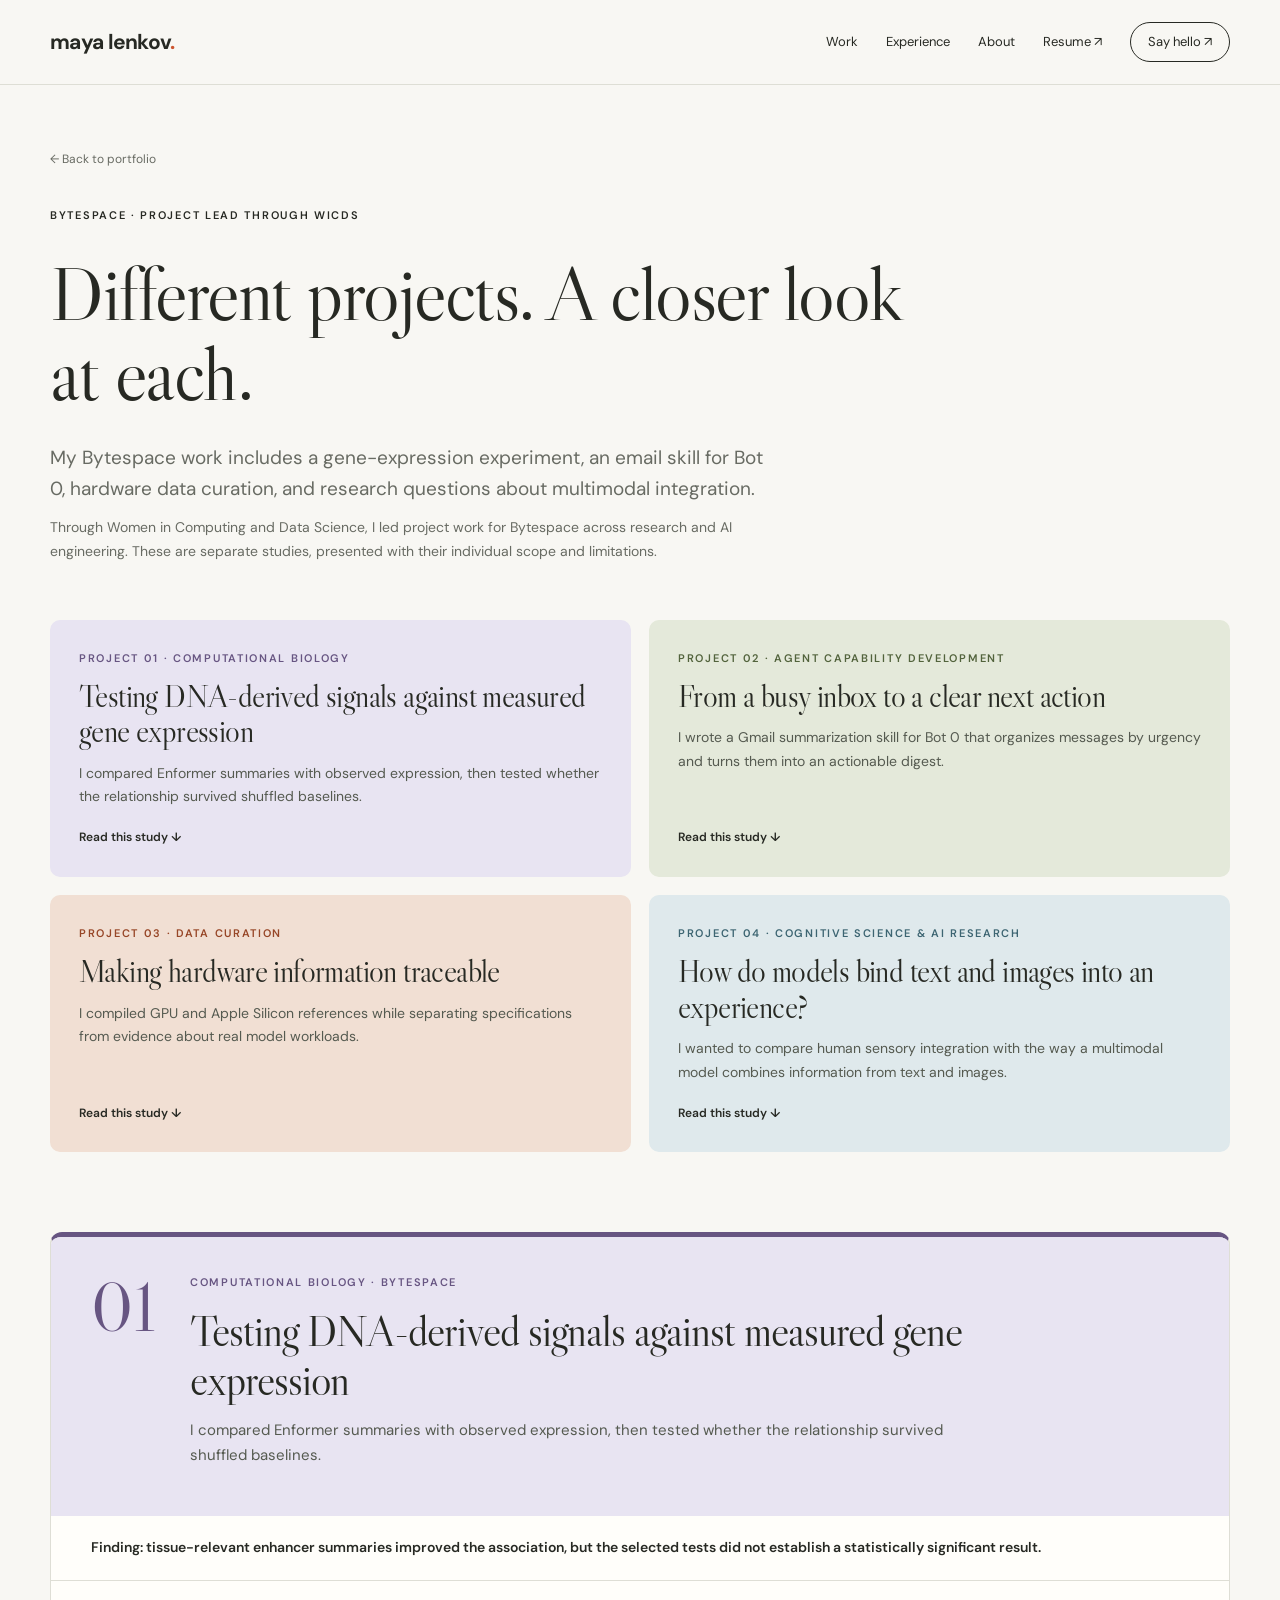
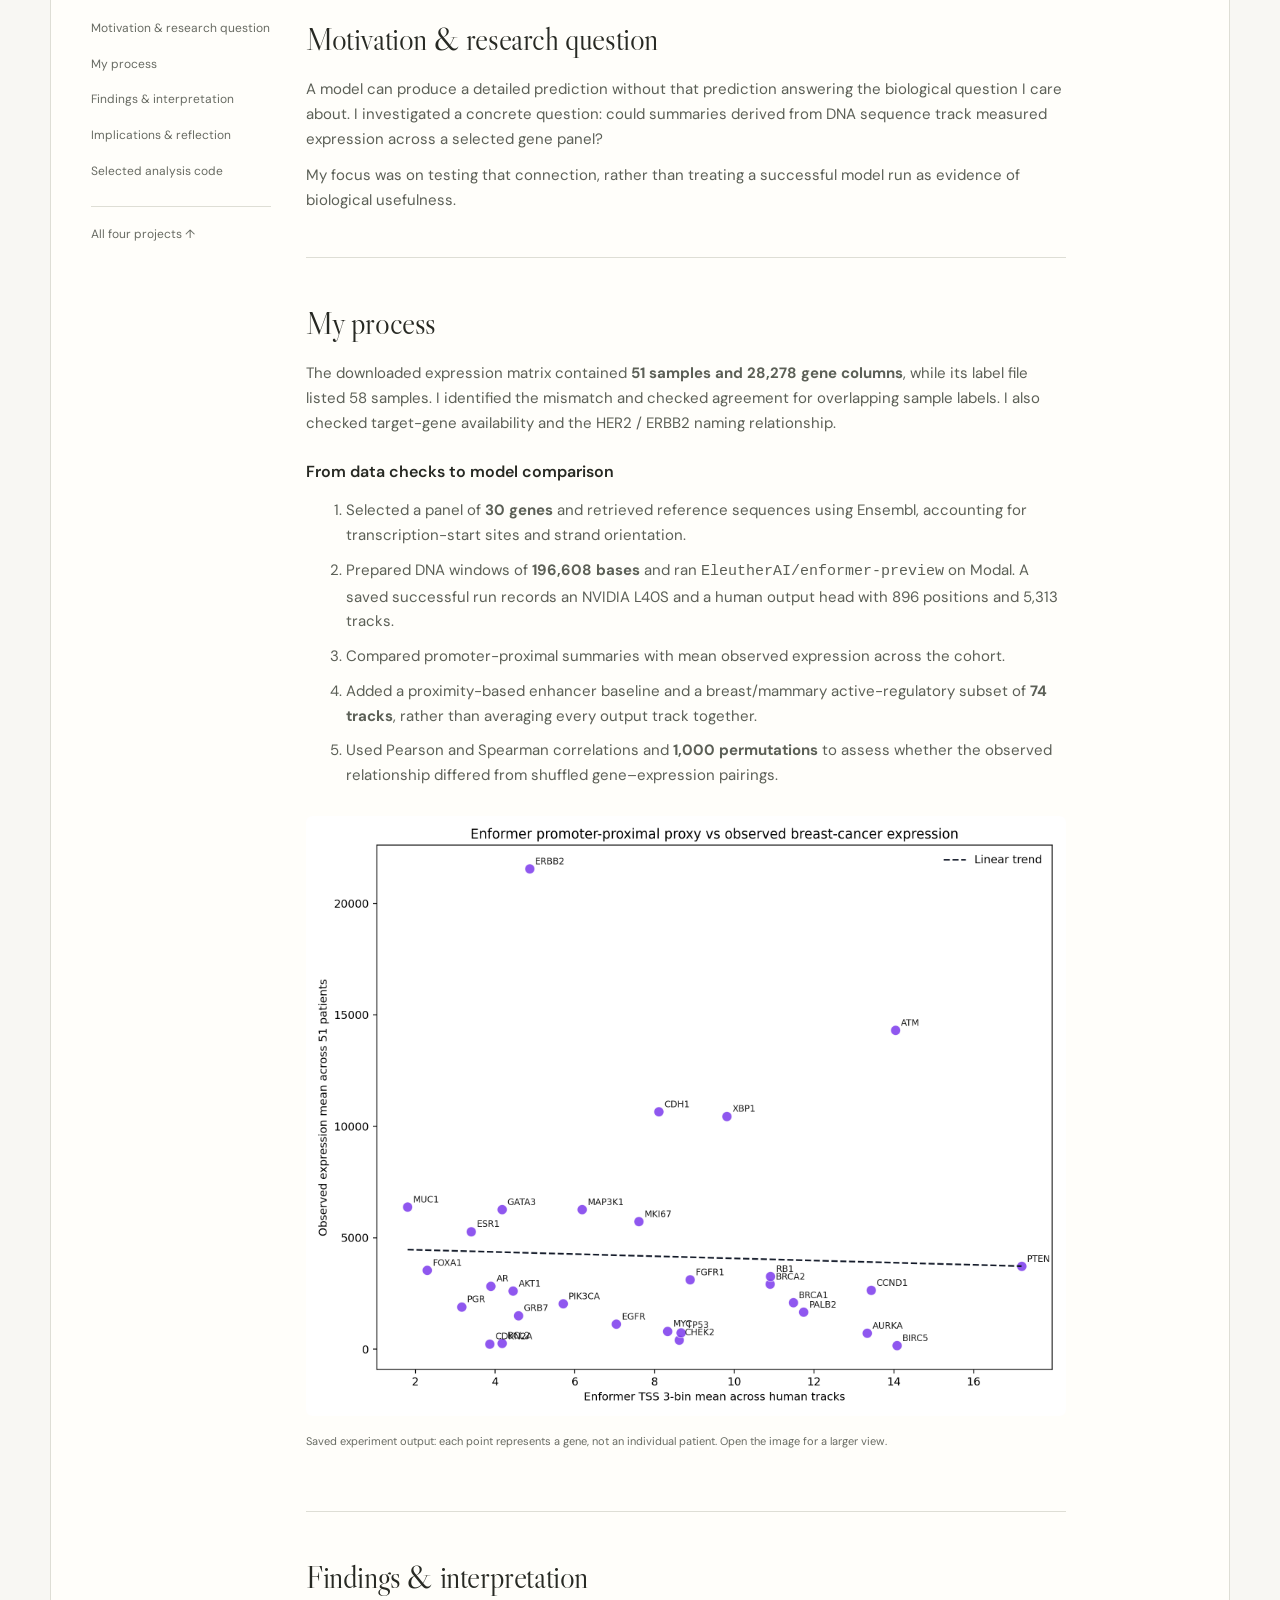
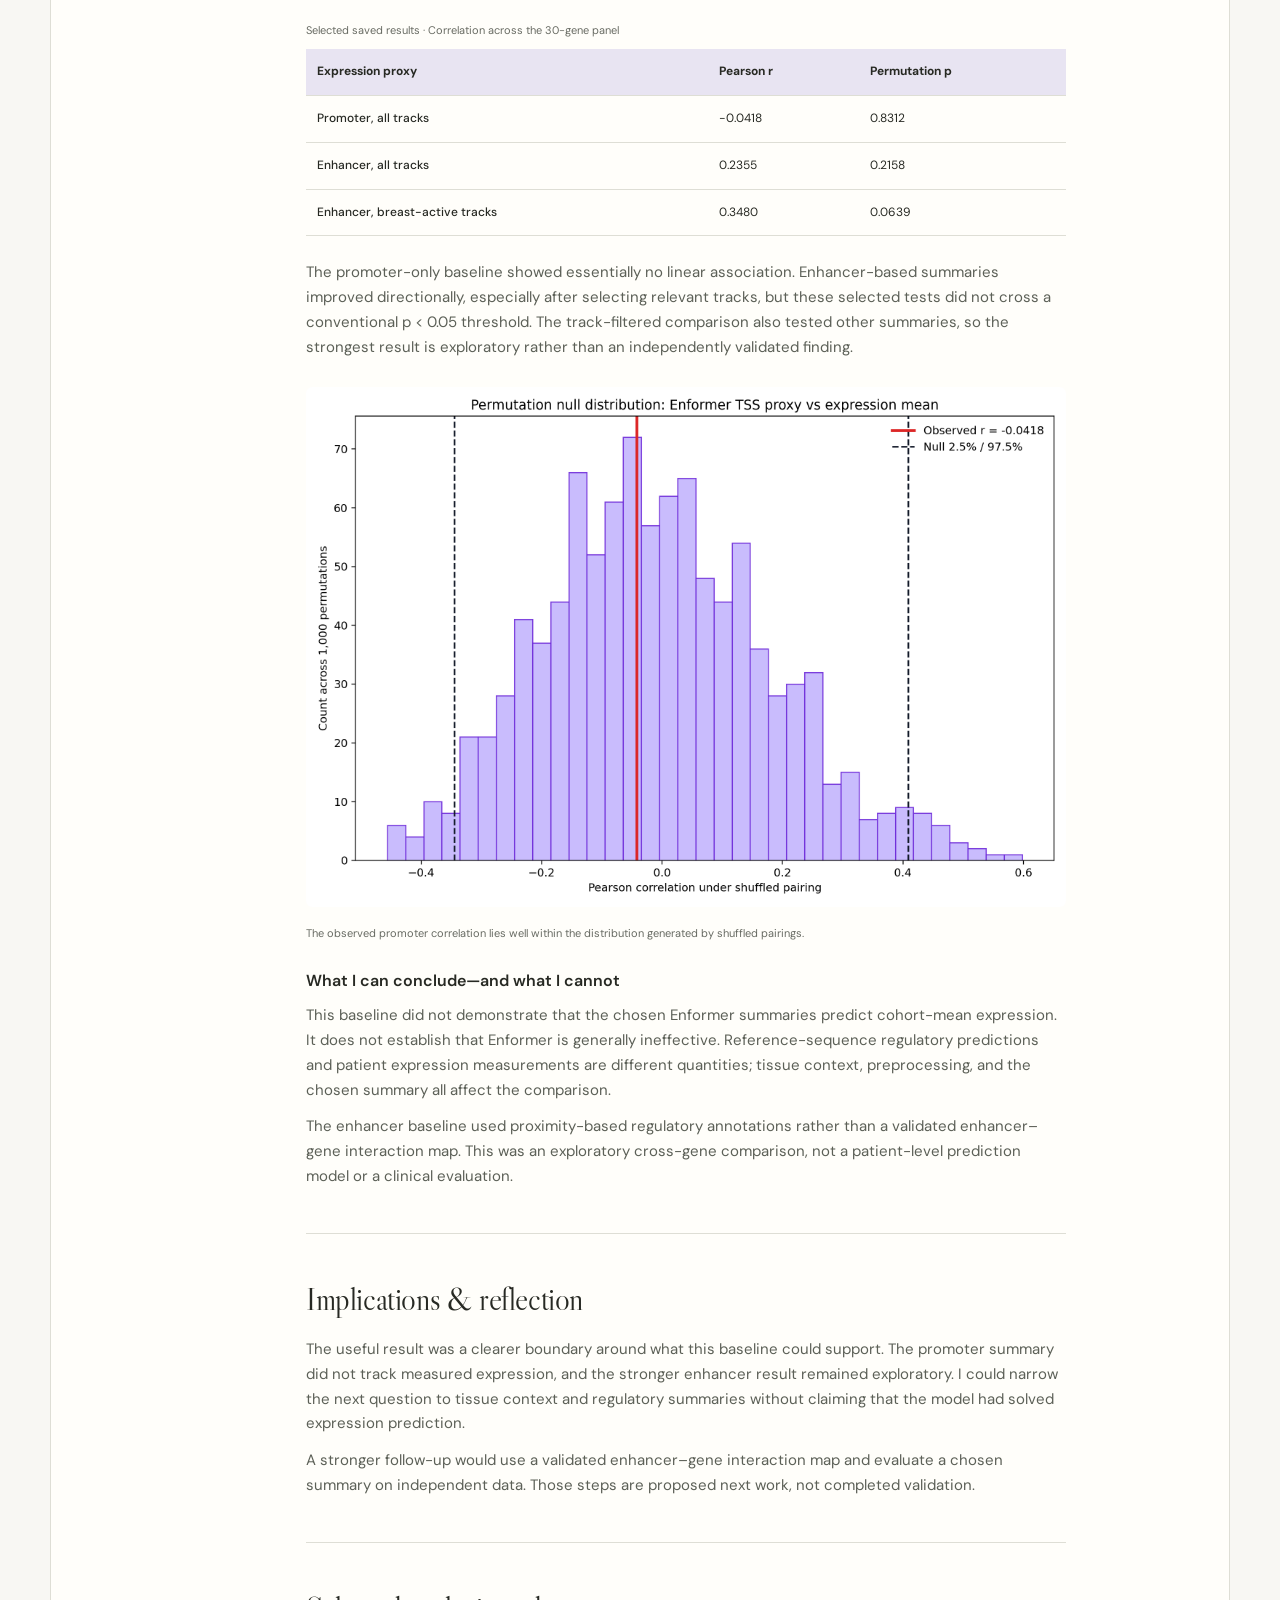
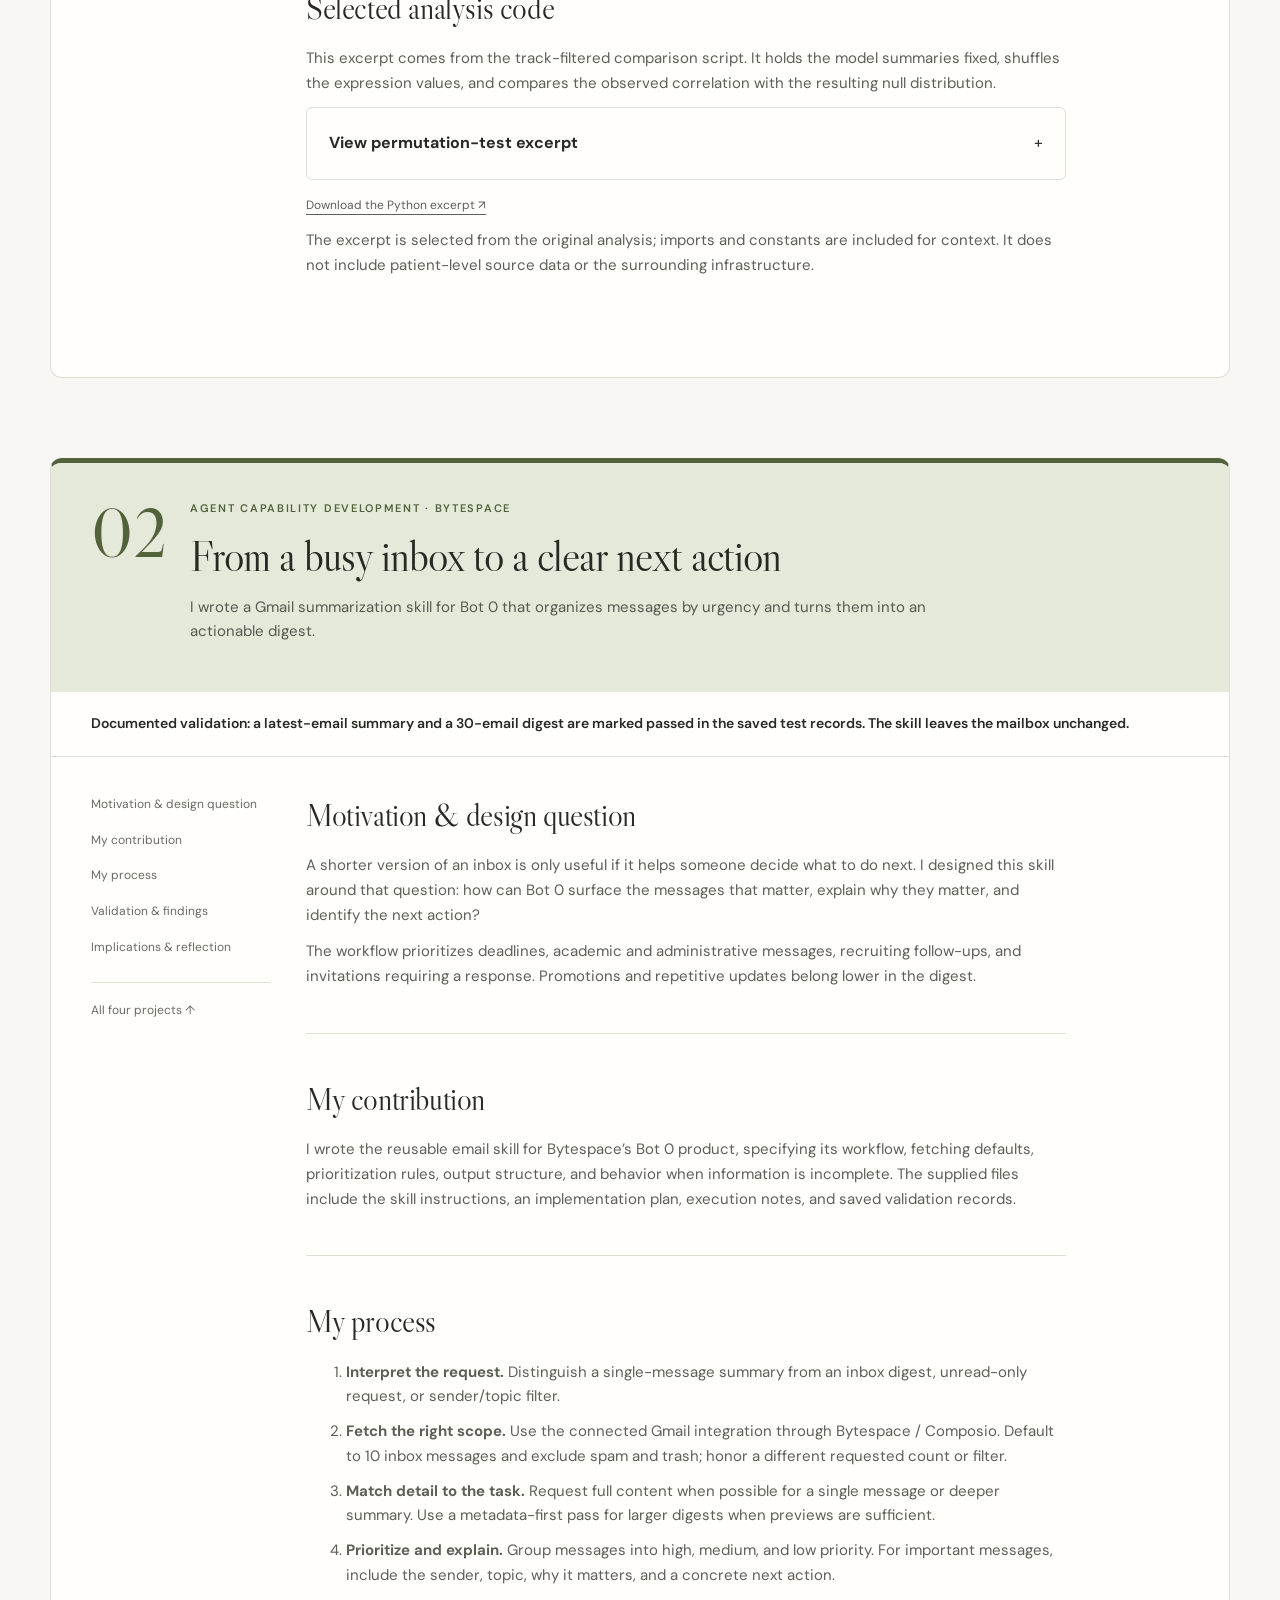
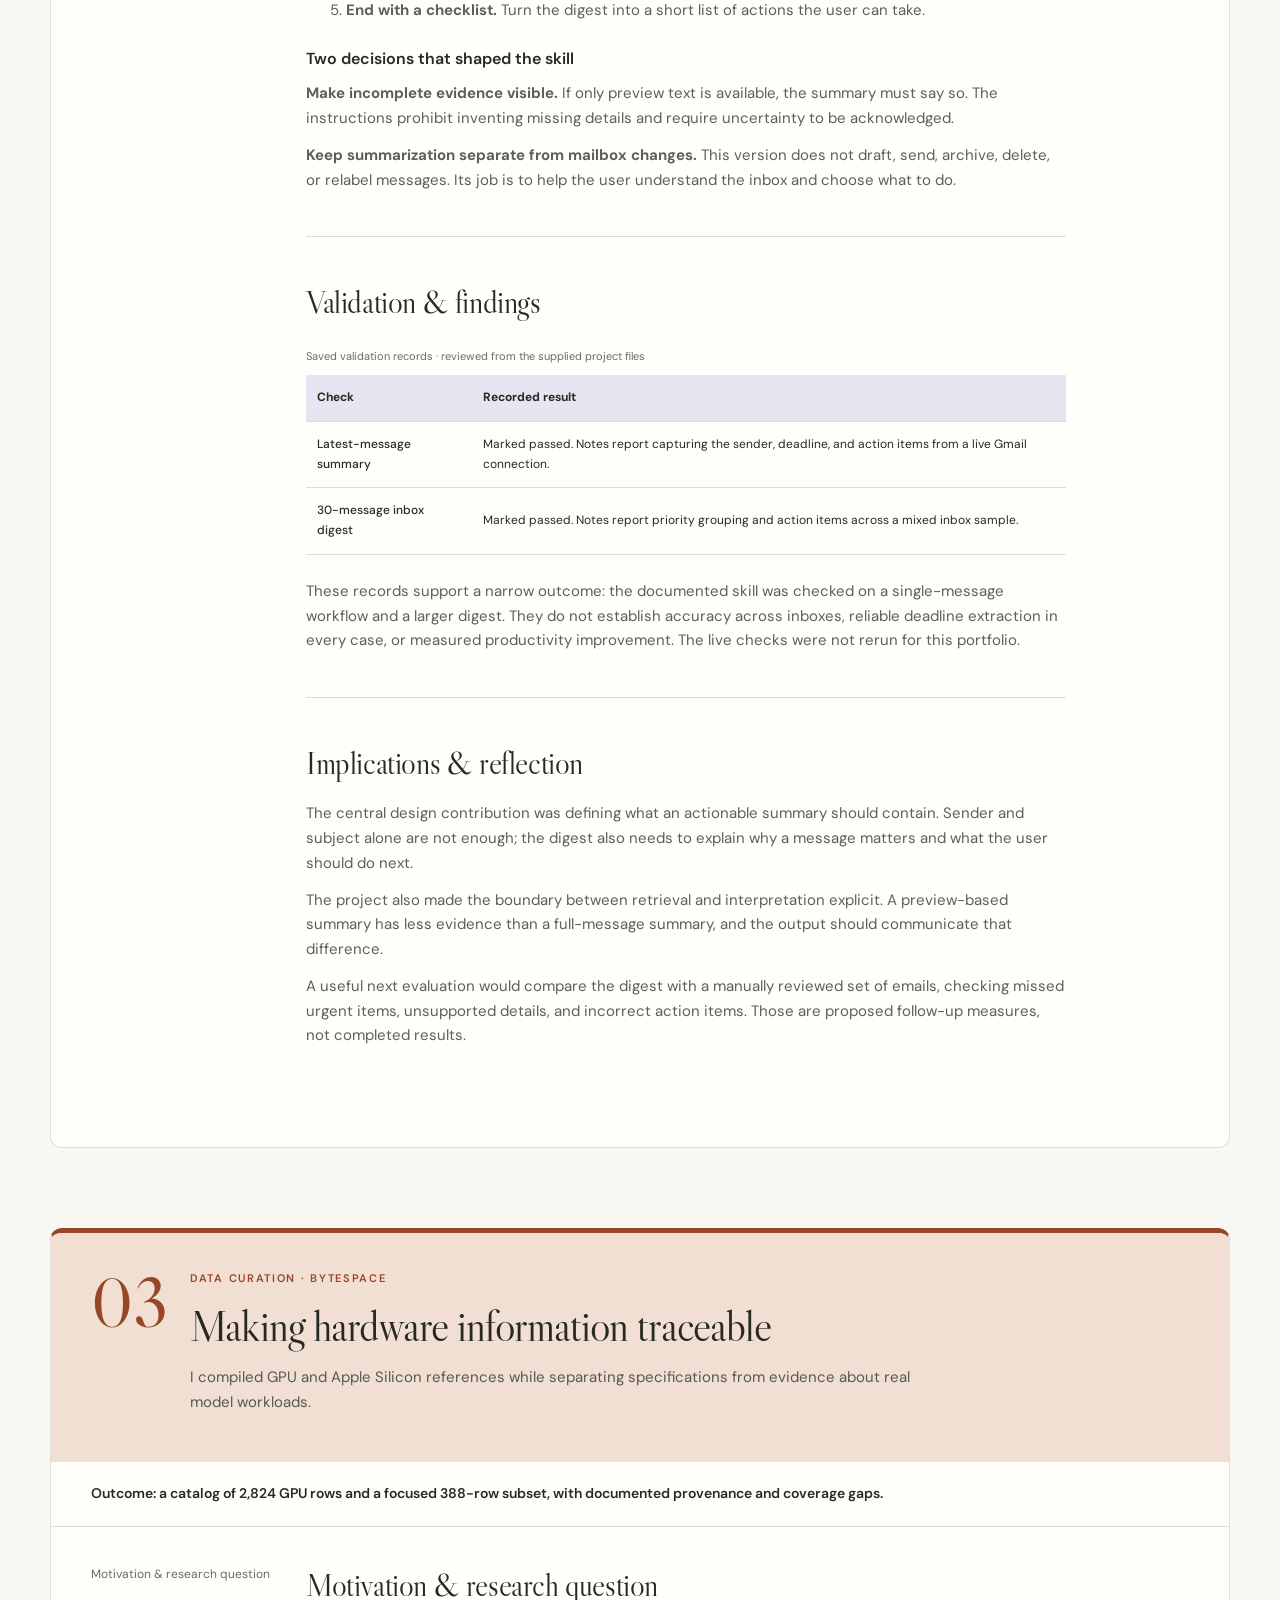
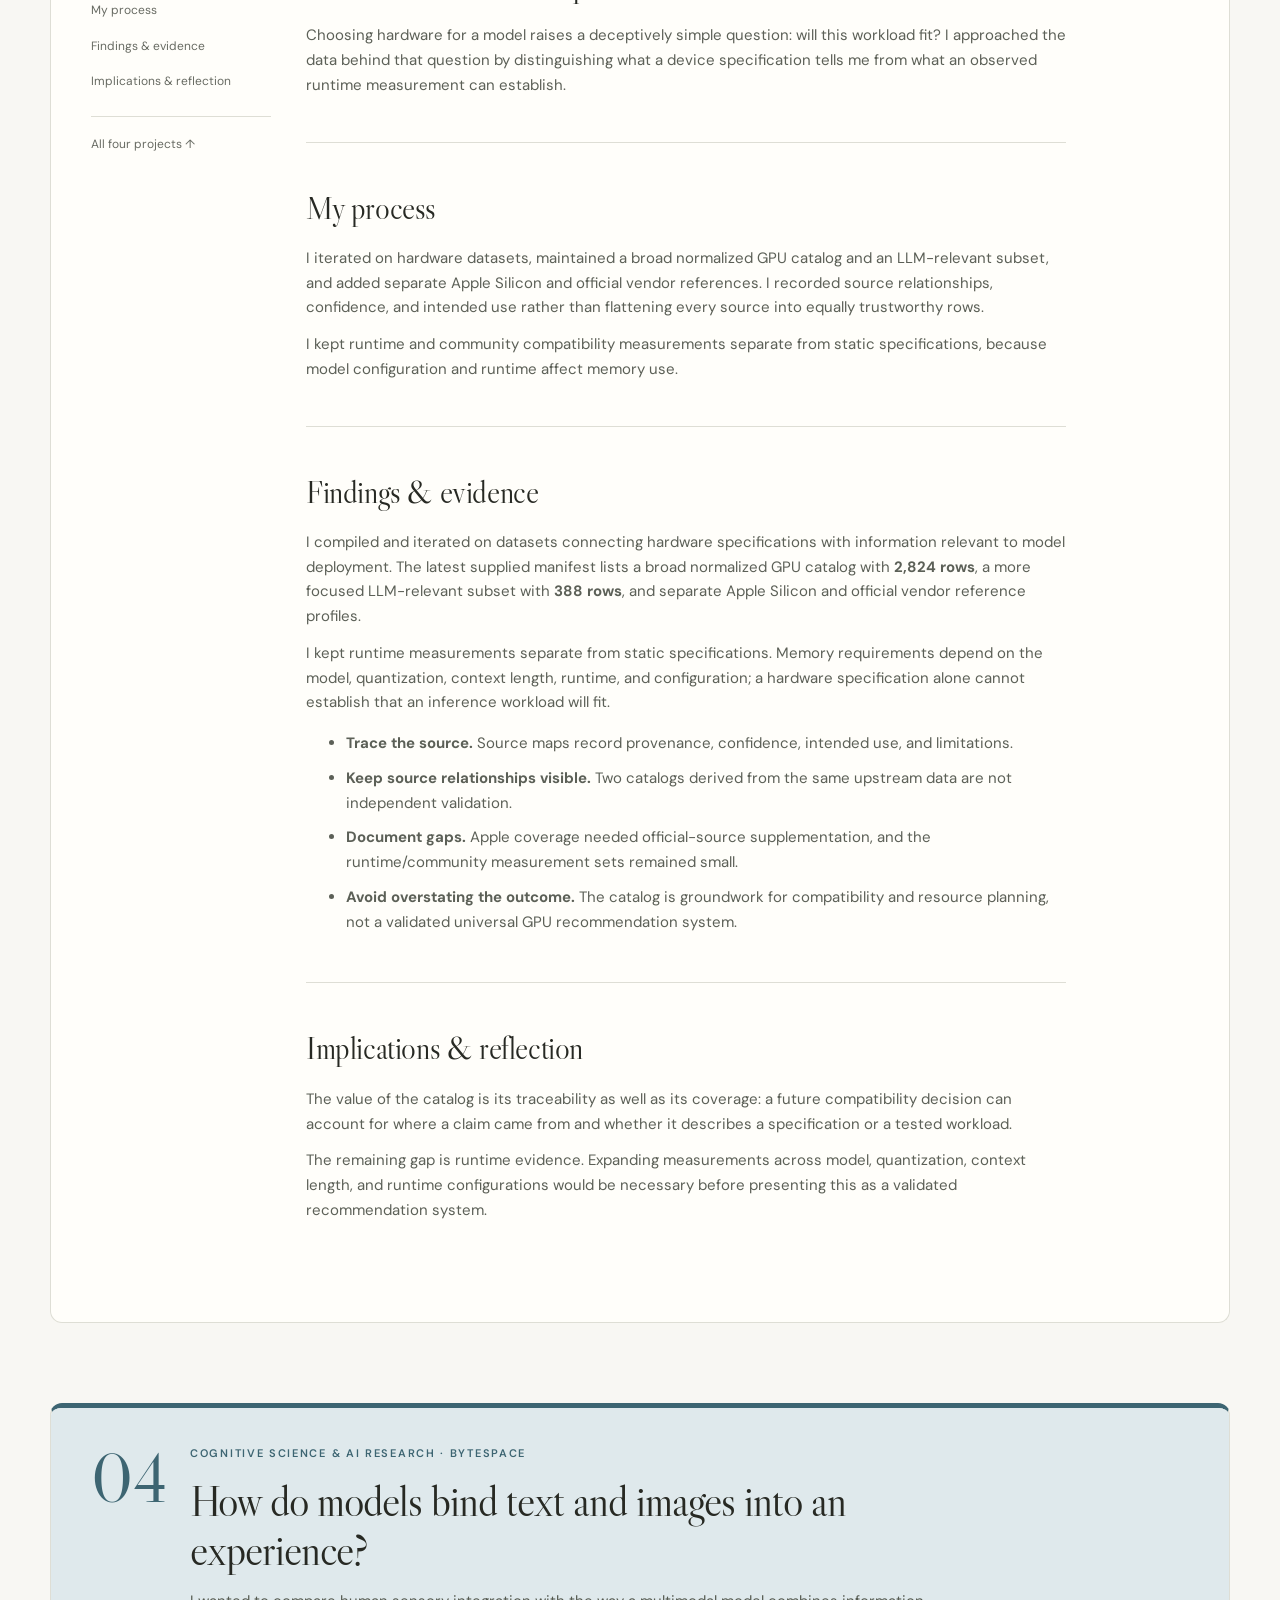
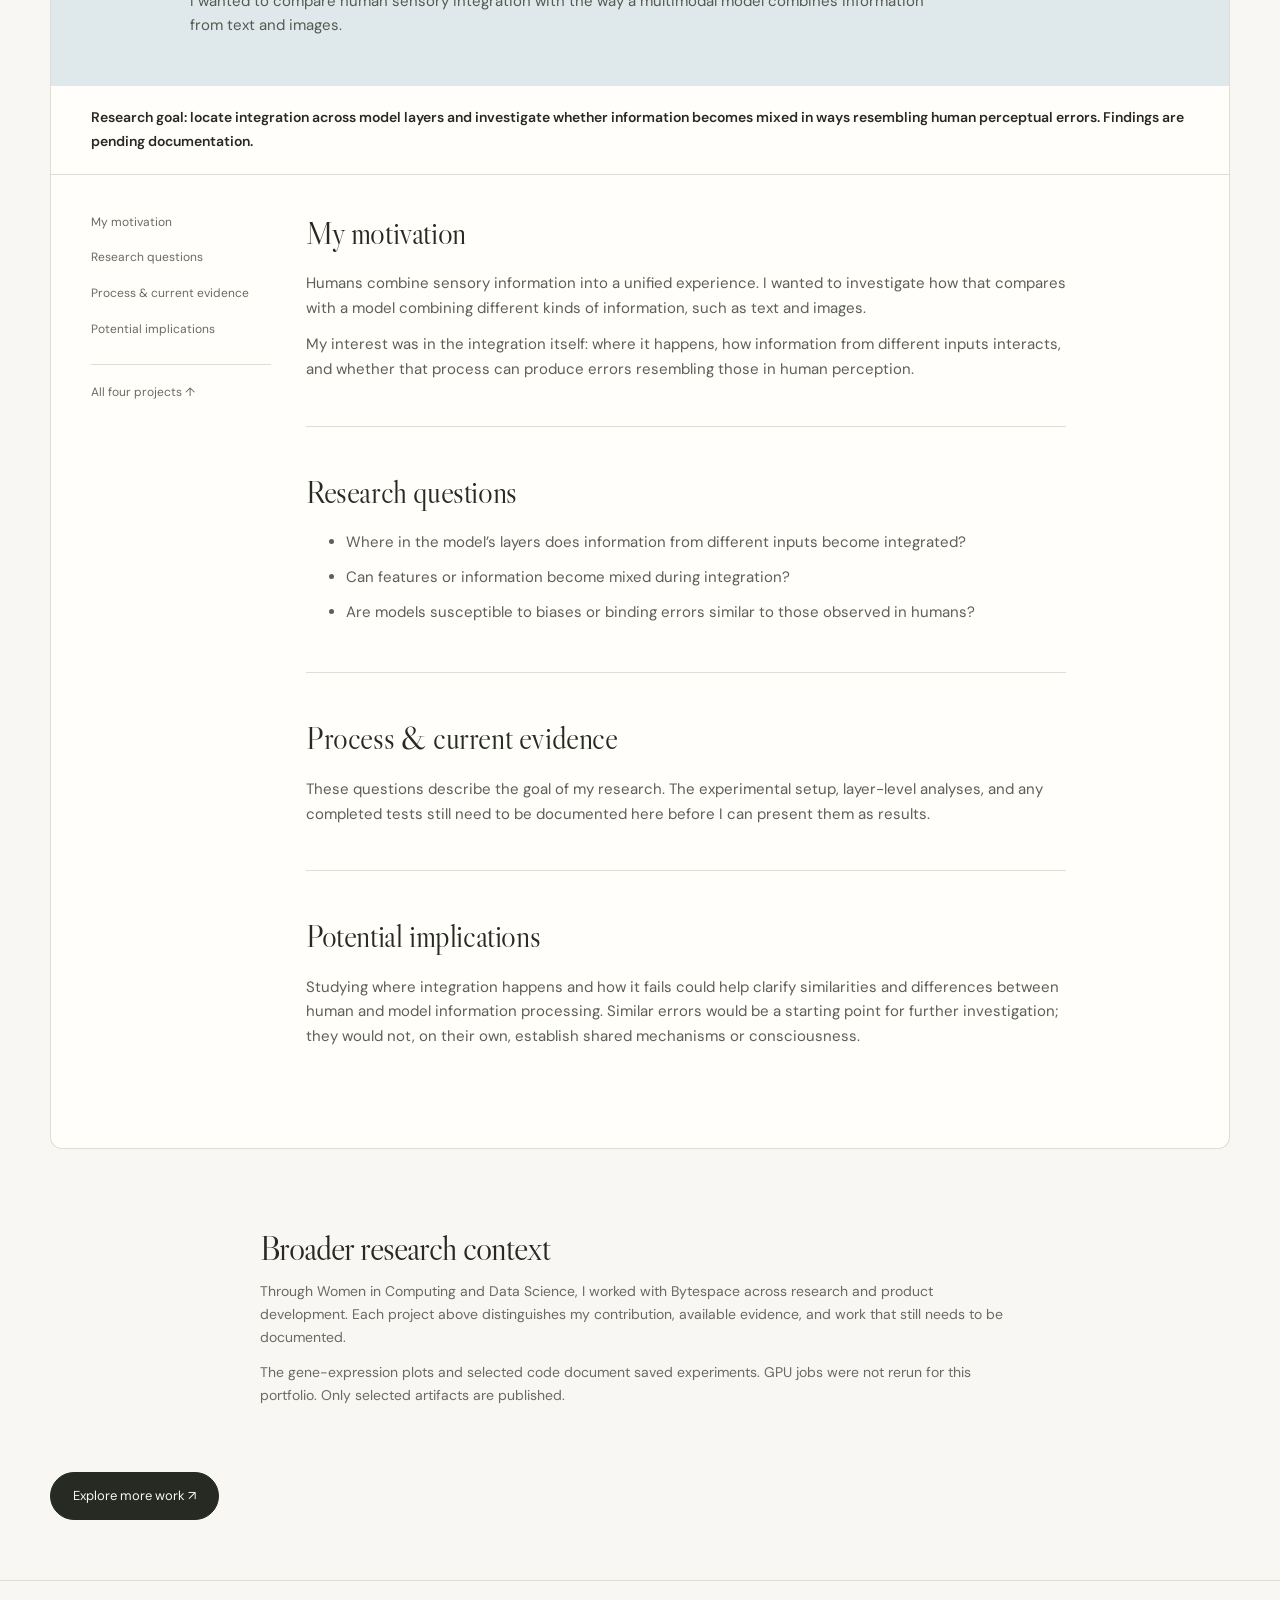
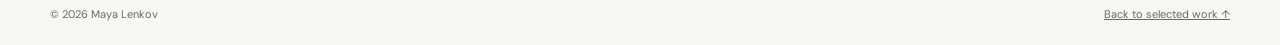
==== commit 1396a4d8: "Document Bot 0 email skill design and saved validation evidence" ====
--- a/bytespace.html
+++ b/bytespace.html
@@ -1,4 +1,4 @@
-<!doctype html><html lang="en"><head><meta charset="UTF-8"><meta name="viewport" content="width=device-width,initial-scale=1"><meta name="description" content="My Bytespace work includes a gene-expression experiment, an email skill for Bot 0, hardware data curation, and research questions about multimodal integration."><meta name="theme-color" content="#f8f7f3"><title>Bytespace Research &amp; Model Lab — Maya Lenkov</title><link rel="icon" href="assets/favicon.svg" type="image/svg+xml"><link rel="stylesheet" href="assets/style.css"></head><body><a class="skip" href="#main">Skip to content</a><header><nav class="wrap" aria-label="Main navigation"><a class="logo" href="./">maya lenkov<b>.</b></a><div class="navlinks"><a href="index.html#work">Work</a><a href="index.html#experience">Experience</a><a href="index.html#about">About</a><a href="resume.html">Resume ↗</a><a class="navcontact" href="mailto:maya_lenkov@berkeley.edu">Say hello ↗</a></div></nav></header><main id="main" class="wrap"><div class="case-hero"><a class="back" href="index.html#work">← Back to portfolio</a><div class="eyebrow" style="margin-top:35px">Bytespace · Project lead through WiCDS</div><h1>Different projects. A closer look at each.</h1><p class="lead">My Bytespace work includes a gene-expression experiment, an email skill for Bot 0, hardware data curation, and research questions about multimodal integration.</p><p class="research-intro">Through Women in Computing and Data Science, I led project work for Bytespace across research and AI engineering. These are separate studies, presented with their individual scope and limitations.</p></div><nav id="project-index" class="study-index" aria-label="Choose a Bytespace project"><a class="study-card tone-01" href="#genomics"><span class="eyebrow">Project 01 · Computational biology</span><h2>Testing DNA-derived signals against measured gene expression</h2><p>I compared Enformer summaries with observed expression, then tested whether the relationship survived shuffled baselines.</p><span class="textlink">Read this study ↓</span></a><a class="study-card tone-02" href="#bot0-email"><span class="eyebrow">Project 02 · Agent capability development</span><h2>Writing an email skill for Bot 0</h2><p>I wrote an email skill for Bytespace’s product, Bot 0.</p><span class="textlink">Read this study ↓</span></a><a class="study-card tone-03" href="#hardware"><span class="eyebrow">Project 03 · Data curation</span><h2>Making hardware information traceable</h2><p>I compiled GPU and Apple Silicon references while separating specifications from evidence about real model workloads.</p><span class="textlink">Read this study ↓</span></a><a class="study-card tone-04" href="#multimodal"><span class="eyebrow">Project 04 · Cognitive science & AI research</span><h2>How do models bind text and images into an experience?</h2><p>I wanted to compare human sensory integration with the way a multimodal model combines information from text and images.</p><span class="textlink">Read this study ↓</span></a></nav><article class="research-study tone-01" id="genomics" aria-labelledby="genomics-title"><div class="study-heading"><span class="study-number" aria-hidden="true">01</span><div><div class="eyebrow">Computational biology · Bytespace</div><h2 id="genomics-title">Testing DNA-derived signals against measured gene expression</h2><p>I compared Enformer summaries with observed expression, then tested whether the relationship survived shuffled baselines.</p></div></div><div class="study-outcome">Finding: tissue-relevant enhancer summaries improved the association, but the selected tests did not establish a statistically significant result.</div><div class="study-layout"><aside class="study-nav" aria-label="Sections in project 01"><a href="#genomics-0">Motivation & research question</a><a href="#genomics-1">My process</a><a href="#genomics-2">Findings & interpretation</a><a href="#genomics-3">Implications & reflection</a><a href="#genomics-4">Selected analysis code</a><a class="back" href="#project-index">All four projects ↑</a></aside><div class="case-content"><section class="study-part" id="genomics-0"><h3>Motivation & research question</h3><p>A model can produce a detailed prediction without that prediction answering the biological question I care about. I investigated a concrete question: could summaries derived from DNA sequence track measured expression across a selected gene panel?</p><p>My focus was on testing that connection, rather than treating a successful model run as evidence of biological usefulness.</p></section><section class="study-part" id="genomics-1"><h3>My process</h3><p>The downloaded expression matrix contained <strong>51 samples and 28,278 gene columns</strong>, while its label file listed 58 samples. I identified the mismatch and checked agreement for overlapping sample labels. I also checked target-gene availability and the HER2 / ERBB2 naming relationship.</p><h4>From data checks to model comparison</h4><ol><li>Selected a panel of <strong>30 genes</strong> and retrieved reference sequences using Ensembl, accounting for transcription-start sites and strand orientation.</li><li>Prepared DNA windows of <strong>196,608 bases</strong> and ran <code>EleutherAI/enformer-preview</code> on Modal. A saved successful run records an NVIDIA L40S and a human output head with 896 positions and 5,313 tracks.</li><li>Compared promoter-proximal summaries with mean observed expression across the cohort.</li><li>Added a proximity-based enhancer baseline and a breast/mammary active-regulatory subset of <strong>74 tracks</strong>, rather than averaging every output track together.</li><li>Used Pearson and Spearman correlations and <strong>1,000 permutations</strong> to assess whether the observed relationship differed from shuffled gene–expression pairings.</li></ol><figure><a href="assets/bytespace-expression-scatter.png" target="_blank" rel="noopener"><img src="assets/bytespace-expression-scatter.png" width="2090" height="1650" loading="lazy" style="width:100%;height:auto;border-radius:6px" alt="Scatter plot of Enformer promoter-proximal summaries versus cohort-mean expression across a 30-gene panel, showing a nearly flat relationship."></a><figcaption>Saved experiment output: each point represents a gene, not an individual patient. Open the image for a larger view.</figcaption></figure></section><section class="study-part" id="genomics-2"><h3>Findings & interpretation</h3><div class="table-scroll"><table class="research-table"><caption>Selected saved results · Correlation across the 30-gene panel</caption><thead><tr><th scope="col">Expression proxy</th><th scope="col">Pearson r</th><th scope="col">Permutation p</th></tr></thead><tbody><tr><th scope="row">Promoter, all tracks</th><td>−0.0418</td><td>0.8312</td></tr><tr><th scope="row">Enhancer, all tracks</th><td>0.2355</td><td>0.2158</td></tr><tr><th scope="row">Enhancer, breast-active tracks</th><td>0.3480</td><td>0.0639</td></tr></tbody></table></div><p>The promoter-only baseline showed essentially no linear association. Enhancer-based summaries improved directionally, especially after selecting relevant tracks, but these selected tests did not cross a conventional p &lt; 0.05 threshold. The track-filtered comparison also tested other summaries, so the strongest result is exploratory rather than an independently validated finding.</p><figure><a href="assets/bytespace-permutation.png" target="_blank" rel="noopener"><img src="assets/bytespace-permutation.png" width="2090" height="1430" loading="lazy" style="width:100%;height:auto;border-radius:6px" alt="Histogram of correlations from 1,000 random pairings, with the observed promoter correlation near the center of the null distribution."></a><figcaption>The observed promoter correlation lies well within the distribution generated by shuffled pairings.</figcaption></figure><h3>What I can conclude—and what I cannot</h3><p>This baseline did not demonstrate that the chosen Enformer summaries predict cohort-mean expression. It does not establish that Enformer is generally ineffective. Reference-sequence regulatory predictions and patient expression measurements are different quantities; tissue context, preprocessing, and the chosen summary all affect the comparison.</p><p>The enhancer baseline used proximity-based regulatory annotations rather than a validated enhancer–gene interaction map. This was an exploratory cross-gene comparison, not a patient-level prediction model or a clinical evaluation.</p></section><section class="study-part" id="genomics-3"><h3>Implications & reflection</h3><p>The useful result was a clearer boundary around what this baseline could support. The promoter summary did not track measured expression, and the stronger enhancer result remained exploratory. I could narrow the next question to tissue context and regulatory summaries without claiming that the model had solved expression prediction.</p><p>A stronger follow-up would use a validated enhancer–gene interaction map and evaluate a chosen summary on independent data. Those steps are proposed next work, not completed validation.</p></section><section class="study-part" id="genomics-4"><h3>Selected analysis code</h3><p>This excerpt comes from the track-filtered comparison script. It holds the model summaries fixed, shuffles the expression values, and compares the observed correlation with the resulting null distribution.</p><details class="evidence"><summary style="display:flex;justify-content:space-between;padding:0"><strong>View permutation-test excerpt</strong><span aria-hidden="true">+</span></summary><pre class="code-sample"><code># Selected original analysis excerpt from build_track_filtered_enformer_comparison.py.
+<!doctype html><html lang="en"><head><meta charset="UTF-8"><meta name="viewport" content="width=device-width,initial-scale=1"><meta name="description" content="My Bytespace work includes a gene-expression experiment, an email skill for Bot 0, hardware data curation, and research questions about multimodal integration."><meta name="theme-color" content="#f8f7f3"><title>Bytespace Research &amp; Model Lab — Maya Lenkov</title><link rel="icon" href="assets/favicon.svg" type="image/svg+xml"><link rel="stylesheet" href="assets/style.css"></head><body><a class="skip" href="#main">Skip to content</a><header><nav class="wrap" aria-label="Main navigation"><a class="logo" href="./">maya lenkov<b>.</b></a><div class="navlinks"><a href="index.html#work">Work</a><a href="index.html#experience">Experience</a><a href="index.html#about">About</a><a href="resume.html">Resume ↗</a><a class="navcontact" href="mailto:maya_lenkov@berkeley.edu">Say hello ↗</a></div></nav></header><main id="main" class="wrap"><div class="case-hero"><a class="back" href="index.html#work">← Back to portfolio</a><div class="eyebrow" style="margin-top:35px">Bytespace · Project lead through WiCDS</div><h1>Different projects. A closer look at each.</h1><p class="lead">My Bytespace work includes a gene-expression experiment, an email skill for Bot 0, hardware data curation, and research questions about multimodal integration.</p><p class="research-intro">Through Women in Computing and Data Science, I led project work for Bytespace across research and AI engineering. These are separate studies, presented with their individual scope and limitations.</p></div><nav id="project-index" class="study-index" aria-label="Choose a Bytespace project"><a class="study-card tone-01" href="#genomics"><span class="eyebrow">Project 01 · Computational biology</span><h2>Testing DNA-derived signals against measured gene expression</h2><p>I compared Enformer summaries with observed expression, then tested whether the relationship survived shuffled baselines.</p><span class="textlink">Read this study ↓</span></a><a class="study-card tone-02" href="#bot0-email"><span class="eyebrow">Project 02 · Agent capability development</span><h2>From a busy inbox to a clear next action</h2><p>I wrote a Gmail summarization skill for Bot 0 that organizes messages by urgency and turns them into an actionable digest.</p><span class="textlink">Read this study ↓</span></a><a class="study-card tone-03" href="#hardware"><span class="eyebrow">Project 03 · Data curation</span><h2>Making hardware information traceable</h2><p>I compiled GPU and Apple Silicon references while separating specifications from evidence about real model workloads.</p><span class="textlink">Read this study ↓</span></a><a class="study-card tone-04" href="#multimodal"><span class="eyebrow">Project 04 · Cognitive science & AI research</span><h2>How do models bind text and images into an experience?</h2><p>I wanted to compare human sensory integration with the way a multimodal model combines information from text and images.</p><span class="textlink">Read this study ↓</span></a></nav><article class="research-study tone-01" id="genomics" aria-labelledby="genomics-title"><div class="study-heading"><span class="study-number" aria-hidden="true">01</span><div><div class="eyebrow">Computational biology · Bytespace</div><h2 id="genomics-title">Testing DNA-derived signals against measured gene expression</h2><p>I compared Enformer summaries with observed expression, then tested whether the relationship survived shuffled baselines.</p></div></div><div class="study-outcome">Finding: tissue-relevant enhancer summaries improved the association, but the selected tests did not establish a statistically significant result.</div><div class="study-layout"><aside class="study-nav" aria-label="Sections in project 01"><a href="#genomics-0">Motivation & research question</a><a href="#genomics-1">My process</a><a href="#genomics-2">Findings & interpretation</a><a href="#genomics-3">Implications & reflection</a><a href="#genomics-4">Selected analysis code</a><a class="back" href="#project-index">All four projects ↑</a></aside><div class="case-content"><section class="study-part" id="genomics-0"><h3>Motivation & research question</h3><p>A model can produce a detailed prediction without that prediction answering the biological question I care about. I investigated a concrete question: could summaries derived from DNA sequence track measured expression across a selected gene panel?</p><p>My focus was on testing that connection, rather than treating a successful model run as evidence of biological usefulness.</p></section><section class="study-part" id="genomics-1"><h3>My process</h3><p>The downloaded expression matrix contained <strong>51 samples and 28,278 gene columns</strong>, while its label file listed 58 samples. I identified the mismatch and checked agreement for overlapping sample labels. I also checked target-gene availability and the HER2 / ERBB2 naming relationship.</p><h4>From data checks to model comparison</h4><ol><li>Selected a panel of <strong>30 genes</strong> and retrieved reference sequences using Ensembl, accounting for transcription-start sites and strand orientation.</li><li>Prepared DNA windows of <strong>196,608 bases</strong> and ran <code>EleutherAI/enformer-preview</code> on Modal. A saved successful run records an NVIDIA L40S and a human output head with 896 positions and 5,313 tracks.</li><li>Compared promoter-proximal summaries with mean observed expression across the cohort.</li><li>Added a proximity-based enhancer baseline and a breast/mammary active-regulatory subset of <strong>74 tracks</strong>, rather than averaging every output track together.</li><li>Used Pearson and Spearman correlations and <strong>1,000 permutations</strong> to assess whether the observed relationship differed from shuffled gene–expression pairings.</li></ol><figure><a href="assets/bytespace-expression-scatter.png" target="_blank" rel="noopener"><img src="assets/bytespace-expression-scatter.png" width="2090" height="1650" loading="lazy" style="width:100%;height:auto;border-radius:6px" alt="Scatter plot of Enformer promoter-proximal summaries versus cohort-mean expression across a 30-gene panel, showing a nearly flat relationship."></a><figcaption>Saved experiment output: each point represents a gene, not an individual patient. Open the image for a larger view.</figcaption></figure></section><section class="study-part" id="genomics-2"><h3>Findings & interpretation</h3><div class="table-scroll"><table class="research-table"><caption>Selected saved results · Correlation across the 30-gene panel</caption><thead><tr><th scope="col">Expression proxy</th><th scope="col">Pearson r</th><th scope="col">Permutation p</th></tr></thead><tbody><tr><th scope="row">Promoter, all tracks</th><td>−0.0418</td><td>0.8312</td></tr><tr><th scope="row">Enhancer, all tracks</th><td>0.2355</td><td>0.2158</td></tr><tr><th scope="row">Enhancer, breast-active tracks</th><td>0.3480</td><td>0.0639</td></tr></tbody></table></div><p>The promoter-only baseline showed essentially no linear association. Enhancer-based summaries improved directionally, especially after selecting relevant tracks, but these selected tests did not cross a conventional p &lt; 0.05 threshold. The track-filtered comparison also tested other summaries, so the strongest result is exploratory rather than an independently validated finding.</p><figure><a href="assets/bytespace-permutation.png" target="_blank" rel="noopener"><img src="assets/bytespace-permutation.png" width="2090" height="1430" loading="lazy" style="width:100%;height:auto;border-radius:6px" alt="Histogram of correlations from 1,000 random pairings, with the observed promoter correlation near the center of the null distribution."></a><figcaption>The observed promoter correlation lies well within the distribution generated by shuffled pairings.</figcaption></figure><h3>What I can conclude—and what I cannot</h3><p>This baseline did not demonstrate that the chosen Enformer summaries predict cohort-mean expression. It does not establish that Enformer is generally ineffective. Reference-sequence regulatory predictions and patient expression measurements are different quantities; tissue context, preprocessing, and the chosen summary all affect the comparison.</p><p>The enhancer baseline used proximity-based regulatory annotations rather than a validated enhancer–gene interaction map. This was an exploratory cross-gene comparison, not a patient-level prediction model or a clinical evaluation.</p></section><section class="study-part" id="genomics-3"><h3>Implications & reflection</h3><p>The useful result was a clearer boundary around what this baseline could support. The promoter summary did not track measured expression, and the stronger enhancer result remained exploratory. I could narrow the next question to tissue context and regulatory summaries without claiming that the model had solved expression prediction.</p><p>A stronger follow-up would use a validated enhancer–gene interaction map and evaluate a chosen summary on independent data. Those steps are proposed next work, not completed validation.</p></section><section class="study-part" id="genomics-4"><h3>Selected analysis code</h3><p>This excerpt comes from the track-filtered comparison script. It holds the model summaries fixed, shuffles the expression values, and compares the observed correlation with the resulting null distribution.</p><details class="evidence"><summary style="display:flex;justify-content:space-between;padding:0"><strong>View permutation-test excerpt</strong><span aria-hidden="true">+</span></summary><pre class="code-sample"><code># Selected original analysis excerpt from build_track_filtered_enformer_comparison.py.
 # Imports and constants included for context; no source patient data is included.
 import numpy as np
 import pandas as pd
@@ -28,4 +28,4 @@
         &#x27;two_sided_empirical_p_value&#x27;: float((np.sum(np.abs(values) &gt;= abs(observed)) + 1) / (len(values) + 1)),
         &#x27;observed_percentile_in_null&#x27;: float((values &lt;= observed).mean() * 100.0),
     }, perm
-</code></pre></details><p><a class="textlink" href="assets/bytespace-permutation-excerpt.py" download>Download the Python excerpt ↗</a></p><p>The excerpt is selected from the original analysis; imports and constants are included for context. It does not include patient-level source data or the surrounding infrastructure.</p></section></div></div></article><article class="research-study tone-02" id="bot0-email" aria-labelledby="bot0-email-title"><div class="study-heading"><span class="study-number" aria-hidden="true">02</span><div><div class="eyebrow">Agent capability development · Bytespace</div><h2 id="bot0-email-title">Writing an email skill for Bot 0</h2><p>I wrote an email skill for Bytespace’s product, Bot 0.</p></div></div><div class="study-outcome">Contribution: an email skill written for Bot 0. Implementation and evaluation details will be added after reviewing the source.</div><div class="study-layout"><aside class="study-nav" aria-label="Sections in project 02"><a href="#bot0-email-0">Project context & my contribution</a><a href="#bot0-email-1">Process & supporting evidence</a><a href="#bot0-email-2">Outcome & next documentation</a><a class="back" href="#project-index">All four projects ↑</a></aside><div class="case-content"><section class="study-part" id="bot0-email-0"><h3>Project context & my contribution</h3><p>As part of my work with Bytespace, I wrote an email skill for their product, Bot 0. This was a product capability project within my broader research and engineering work.</p></section><section class="study-part" id="bot0-email-1"><h3>Process & supporting evidence</h3><p>I have retained the project files for a fuller account of the skill’s design and implementation. The technical walkthrough is pending source review.</p></section><section class="study-part" id="bot0-email-2"><h3>Outcome & next documentation</h3><p>The contribution documented here is writing the skill. A fuller case study will explain the email tasks it supported, my design decisions, how I tested it, and what I learned. Deployment, adoption, and measured impact are not established in this version.</p></section></div></div></article><article class="research-study tone-03" id="hardware" aria-labelledby="hardware-title"><div class="study-heading"><span class="study-number" aria-hidden="true">03</span><div><div class="eyebrow">Data curation · Bytespace</div><h2 id="hardware-title">Making hardware information traceable</h2><p>I compiled GPU and Apple Silicon references while separating specifications from evidence about real model workloads.</p></div></div><div class="study-outcome">Outcome: a catalog of 2,824 GPU rows and a focused 388-row subset, with documented provenance and coverage gaps.</div><div class="study-layout"><aside class="study-nav" aria-label="Sections in project 03"><a href="#hardware-0">Motivation & research question</a><a href="#hardware-1">My process</a><a href="#hardware-2">Findings & evidence</a><a href="#hardware-3">Implications & reflection</a><a class="back" href="#project-index">All four projects ↑</a></aside><div class="case-content"><section class="study-part" id="hardware-0"><h3>Motivation & research question</h3><p>Choosing hardware for a model raises a deceptively simple question: will this workload fit? I approached the data behind that question by distinguishing what a device specification tells me from what an observed runtime measurement can establish.</p></section><section class="study-part" id="hardware-1"><h3>My process</h3><p>I iterated on hardware datasets, maintained a broad normalized GPU catalog and an LLM-relevant subset, and added separate Apple Silicon and official vendor references. I recorded source relationships, confidence, and intended use rather than flattening every source into equally trustworthy rows.</p><p>I kept runtime and community compatibility measurements separate from static specifications, because model configuration and runtime affect memory use.</p></section><section class="study-part" id="hardware-2"><h3>Findings & evidence</h3><p>I compiled and iterated on datasets connecting hardware specifications with information relevant to model deployment. The latest supplied manifest lists a broad normalized GPU catalog with <strong>2,824 rows</strong>, a more focused LLM-relevant subset with <strong>388 rows</strong>, and separate Apple Silicon and official vendor reference profiles.</p><p>I kept runtime measurements separate from static specifications. Memory requirements depend on the model, quantization, context length, runtime, and configuration; a hardware specification alone cannot establish that an inference workload will fit.</p><ul><li><strong>Trace the source.</strong> Source maps record provenance, confidence, intended use, and limitations.</li><li><strong>Keep source relationships visible.</strong> Two catalogs derived from the same upstream data are not independent validation.</li><li><strong>Document gaps.</strong> Apple coverage needed official-source supplementation, and the runtime/community measurement sets remained small.</li><li><strong>Avoid overstating the outcome.</strong> The catalog is groundwork for compatibility and resource planning, not a validated universal GPU recommendation system.</li></ul></section><section class="study-part" id="hardware-3"><h3>Implications & reflection</h3><p>The value of the catalog is its traceability as well as its coverage: a future compatibility decision can account for where a claim came from and whether it describes a specification or a tested workload.</p><p>The remaining gap is runtime evidence. Expanding measurements across model, quantization, context length, and runtime configurations would be necessary before presenting this as a validated recommendation system.</p></section></div></div></article><article class="research-study tone-04" id="multimodal" aria-labelledby="multimodal-title"><div class="study-heading"><span class="study-number" aria-hidden="true">04</span><div><div class="eyebrow">Cognitive science & AI research · Bytespace</div><h2 id="multimodal-title">How do models bind text and images into an experience?</h2><p>I wanted to compare human sensory integration with the way a multimodal model combines information from text and images.</p></div></div><div class="study-outcome">Research goal: locate integration across model layers and investigate whether information becomes mixed in ways resembling human perceptual errors. Findings are pending documentation.</div><div class="study-layout"><aside class="study-nav" aria-label="Sections in project 04"><a href="#multimodal-0">My motivation</a><a href="#multimodal-1">Research questions</a><a href="#multimodal-2">Process & current evidence</a><a href="#multimodal-3">Potential implications</a><a class="back" href="#project-index">All four projects ↑</a></aside><div class="case-content"><section class="study-part" id="multimodal-0"><h3>My motivation</h3><p>Humans combine sensory information into a unified experience. I wanted to investigate how that compares with a model combining different kinds of information, such as text and images.</p><p>My interest was in the integration itself: where it happens, how information from different inputs interacts, and whether that process can produce errors resembling those in human perception.</p></section><section class="study-part" id="multimodal-1"><h3>Research questions</h3><ul><li>Where in the model’s layers does information from different inputs become integrated?</li><li>Can features or information become mixed during integration?</li><li>Are models susceptible to biases or binding errors similar to those observed in humans?</li></ul></section><section class="study-part" id="multimodal-2"><h3>Process & current evidence</h3><p>These questions describe the goal of my research. The experimental setup, layer-level analyses, and any completed tests still need to be documented here before I can present them as results.</p></section><section class="study-part" id="multimodal-3"><h3>Potential implications</h3><p>Studying where integration happens and how it fails could help clarify similarities and differences between human and model information processing. Similar errors would be a starting point for further investigation; they would not, on their own, establish shared mechanisms or consciousness.</p></section></div></div></article><section class="research-context"><h2>Broader research context</h2><p>Through Women in Computing and Data Science, I worked with Bytespace across research and product development. Each project above distinguishes my contribution, available evidence, and work that still needs to be documented.</p><p>The gene-expression plots and selected code document saved experiments. GPU jobs were not rerun for this portfolio. Only selected artifacts are published.</p></section><div class="actions" style="margin-bottom:60px"><a class="button" href="index.html#work">Explore more work ↗</a></div></main><footer><div class="wrap footer-inner"><span>© 2026 Maya Lenkov</span><a href="index.html#work">Back to selected work ↑</a></div></footer></body></html>+</code></pre></details><p><a class="textlink" href="assets/bytespace-permutation-excerpt.py" download>Download the Python excerpt ↗</a></p><p>The excerpt is selected from the original analysis; imports and constants are included for context. It does not include patient-level source data or the surrounding infrastructure.</p></section></div></div></article><article class="research-study tone-02" id="bot0-email" aria-labelledby="bot0-email-title"><div class="study-heading"><span class="study-number" aria-hidden="true">02</span><div><div class="eyebrow">Agent capability development · Bytespace</div><h2 id="bot0-email-title">From a busy inbox to a clear next action</h2><p>I wrote a Gmail summarization skill for Bot 0 that organizes messages by urgency and turns them into an actionable digest.</p></div></div><div class="study-outcome">Documented validation: a latest-email summary and a 30-email digest are marked passed in the saved test records. The skill leaves the mailbox unchanged.</div><div class="study-layout"><aside class="study-nav" aria-label="Sections in project 02"><a href="#bot0-email-0">Motivation & design question</a><a href="#bot0-email-1">My contribution</a><a href="#bot0-email-2">My process</a><a href="#bot0-email-3">Validation & findings</a><a href="#bot0-email-4">Implications & reflection</a><a class="back" href="#project-index">All four projects ↑</a></aside><div class="case-content"><section class="study-part" id="bot0-email-0"><h3>Motivation & design question</h3><p>A shorter version of an inbox is only useful if it helps someone decide what to do next. I designed this skill around that question: how can Bot 0 surface the messages that matter, explain why they matter, and identify the next action?</p><p>The workflow prioritizes deadlines, academic and administrative messages, recruiting follow-ups, and invitations requiring a response. Promotions and repetitive updates belong lower in the digest.</p></section><section class="study-part" id="bot0-email-1"><h3>My contribution</h3><p>I wrote the reusable email skill for Bytespace’s Bot 0 product, specifying its workflow, fetching defaults, prioritization rules, output structure, and behavior when information is incomplete. The supplied files include the skill instructions, an implementation plan, execution notes, and saved validation records.</p></section><section class="study-part" id="bot0-email-2"><h3>My process</h3><ol><li><strong>Interpret the request.</strong> Distinguish a single-message summary from an inbox digest, unread-only request, or sender/topic filter.</li><li><strong>Fetch the right scope.</strong> Use the connected Gmail integration through Bytespace / Composio. Default to 10 inbox messages and exclude spam and trash; honor a different requested count or filter.</li><li><strong>Match detail to the task.</strong> Request full content when possible for a single message or deeper summary. Use a metadata-first pass for larger digests when previews are sufficient.</li><li><strong>Prioritize and explain.</strong> Group messages into high, medium, and low priority. For important messages, include the sender, topic, why it matters, and a concrete next action.</li><li><strong>End with a checklist.</strong> Turn the digest into a short list of actions the user can take.</li></ol><h4>Two decisions that shaped the skill</h4><p><strong>Make incomplete evidence visible.</strong> If only preview text is available, the summary must say so. The instructions prohibit inventing missing details and require uncertainty to be acknowledged.</p><p><strong>Keep summarization separate from mailbox changes.</strong> This version does not draft, send, archive, delete, or relabel messages. Its job is to help the user understand the inbox and choose what to do.</p></section><section class="study-part" id="bot0-email-3"><h3>Validation & findings</h3><div class="table-scroll"><table class="research-table"><caption>Saved validation records · reviewed from the supplied project files</caption><thead><tr><th scope="col">Check</th><th scope="col">Recorded result</th></tr></thead><tbody><tr><th scope="row">Latest-message summary</th><td>Marked passed. Notes report capturing the sender, deadline, and action items from a live Gmail connection.</td></tr><tr><th scope="row">30-message inbox digest</th><td>Marked passed. Notes report priority grouping and action items across a mixed inbox sample.</td></tr></tbody></table></div><p>These records support a narrow outcome: the documented skill was checked on a single-message workflow and a larger digest. They do not establish accuracy across inboxes, reliable deadline extraction in every case, or measured productivity improvement. The live checks were not rerun for this portfolio.</p></section><section class="study-part" id="bot0-email-4"><h3>Implications & reflection</h3><p>The central design contribution was defining what an actionable summary should contain. Sender and subject alone are not enough; the digest also needs to explain why a message matters and what the user should do next.</p><p>The project also made the boundary between retrieval and interpretation explicit. A preview-based summary has less evidence than a full-message summary, and the output should communicate that difference.</p><p>A useful next evaluation would compare the digest with a manually reviewed set of emails, checking missed urgent items, unsupported details, and incorrect action items. Those are proposed follow-up measures, not completed results.</p></section></div></div></article><article class="research-study tone-03" id="hardware" aria-labelledby="hardware-title"><div class="study-heading"><span class="study-number" aria-hidden="true">03</span><div><div class="eyebrow">Data curation · Bytespace</div><h2 id="hardware-title">Making hardware information traceable</h2><p>I compiled GPU and Apple Silicon references while separating specifications from evidence about real model workloads.</p></div></div><div class="study-outcome">Outcome: a catalog of 2,824 GPU rows and a focused 388-row subset, with documented provenance and coverage gaps.</div><div class="study-layout"><aside class="study-nav" aria-label="Sections in project 03"><a href="#hardware-0">Motivation & research question</a><a href="#hardware-1">My process</a><a href="#hardware-2">Findings & evidence</a><a href="#hardware-3">Implications & reflection</a><a class="back" href="#project-index">All four projects ↑</a></aside><div class="case-content"><section class="study-part" id="hardware-0"><h3>Motivation & research question</h3><p>Choosing hardware for a model raises a deceptively simple question: will this workload fit? I approached the data behind that question by distinguishing what a device specification tells me from what an observed runtime measurement can establish.</p></section><section class="study-part" id="hardware-1"><h3>My process</h3><p>I iterated on hardware datasets, maintained a broad normalized GPU catalog and an LLM-relevant subset, and added separate Apple Silicon and official vendor references. I recorded source relationships, confidence, and intended use rather than flattening every source into equally trustworthy rows.</p><p>I kept runtime and community compatibility measurements separate from static specifications, because model configuration and runtime affect memory use.</p></section><section class="study-part" id="hardware-2"><h3>Findings & evidence</h3><p>I compiled and iterated on datasets connecting hardware specifications with information relevant to model deployment. The latest supplied manifest lists a broad normalized GPU catalog with <strong>2,824 rows</strong>, a more focused LLM-relevant subset with <strong>388 rows</strong>, and separate Apple Silicon and official vendor reference profiles.</p><p>I kept runtime measurements separate from static specifications. Memory requirements depend on the model, quantization, context length, runtime, and configuration; a hardware specification alone cannot establish that an inference workload will fit.</p><ul><li><strong>Trace the source.</strong> Source maps record provenance, confidence, intended use, and limitations.</li><li><strong>Keep source relationships visible.</strong> Two catalogs derived from the same upstream data are not independent validation.</li><li><strong>Document gaps.</strong> Apple coverage needed official-source supplementation, and the runtime/community measurement sets remained small.</li><li><strong>Avoid overstating the outcome.</strong> The catalog is groundwork for compatibility and resource planning, not a validated universal GPU recommendation system.</li></ul></section><section class="study-part" id="hardware-3"><h3>Implications & reflection</h3><p>The value of the catalog is its traceability as well as its coverage: a future compatibility decision can account for where a claim came from and whether it describes a specification or a tested workload.</p><p>The remaining gap is runtime evidence. Expanding measurements across model, quantization, context length, and runtime configurations would be necessary before presenting this as a validated recommendation system.</p></section></div></div></article><article class="research-study tone-04" id="multimodal" aria-labelledby="multimodal-title"><div class="study-heading"><span class="study-number" aria-hidden="true">04</span><div><div class="eyebrow">Cognitive science & AI research · Bytespace</div><h2 id="multimodal-title">How do models bind text and images into an experience?</h2><p>I wanted to compare human sensory integration with the way a multimodal model combines information from text and images.</p></div></div><div class="study-outcome">Research goal: locate integration across model layers and investigate whether information becomes mixed in ways resembling human perceptual errors. Findings are pending documentation.</div><div class="study-layout"><aside class="study-nav" aria-label="Sections in project 04"><a href="#multimodal-0">My motivation</a><a href="#multimodal-1">Research questions</a><a href="#multimodal-2">Process & current evidence</a><a href="#multimodal-3">Potential implications</a><a class="back" href="#project-index">All four projects ↑</a></aside><div class="case-content"><section class="study-part" id="multimodal-0"><h3>My motivation</h3><p>Humans combine sensory information into a unified experience. I wanted to investigate how that compares with a model combining different kinds of information, such as text and images.</p><p>My interest was in the integration itself: where it happens, how information from different inputs interacts, and whether that process can produce errors resembling those in human perception.</p></section><section class="study-part" id="multimodal-1"><h3>Research questions</h3><ul><li>Where in the model’s layers does information from different inputs become integrated?</li><li>Can features or information become mixed during integration?</li><li>Are models susceptible to biases or binding errors similar to those observed in humans?</li></ul></section><section class="study-part" id="multimodal-2"><h3>Process & current evidence</h3><p>These questions describe the goal of my research. The experimental setup, layer-level analyses, and any completed tests still need to be documented here before I can present them as results.</p></section><section class="study-part" id="multimodal-3"><h3>Potential implications</h3><p>Studying where integration happens and how it fails could help clarify similarities and differences between human and model information processing. Similar errors would be a starting point for further investigation; they would not, on their own, establish shared mechanisms or consciousness.</p></section></div></div></article><section class="research-context"><h2>Broader research context</h2><p>Through Women in Computing and Data Science, I worked with Bytespace across research and product development. Each project above distinguishes my contribution, available evidence, and work that still needs to be documented.</p><p>The gene-expression plots and selected code document saved experiments. GPU jobs were not rerun for this portfolio. Only selected artifacts are published.</p></section><div class="actions" style="margin-bottom:60px"><a class="button" href="index.html#work">Explore more work ↗</a></div></main><footer><div class="wrap footer-inner"><span>© 2026 Maya Lenkov</span><a href="index.html#work">Back to selected work ↑</a></div></footer></body></html>
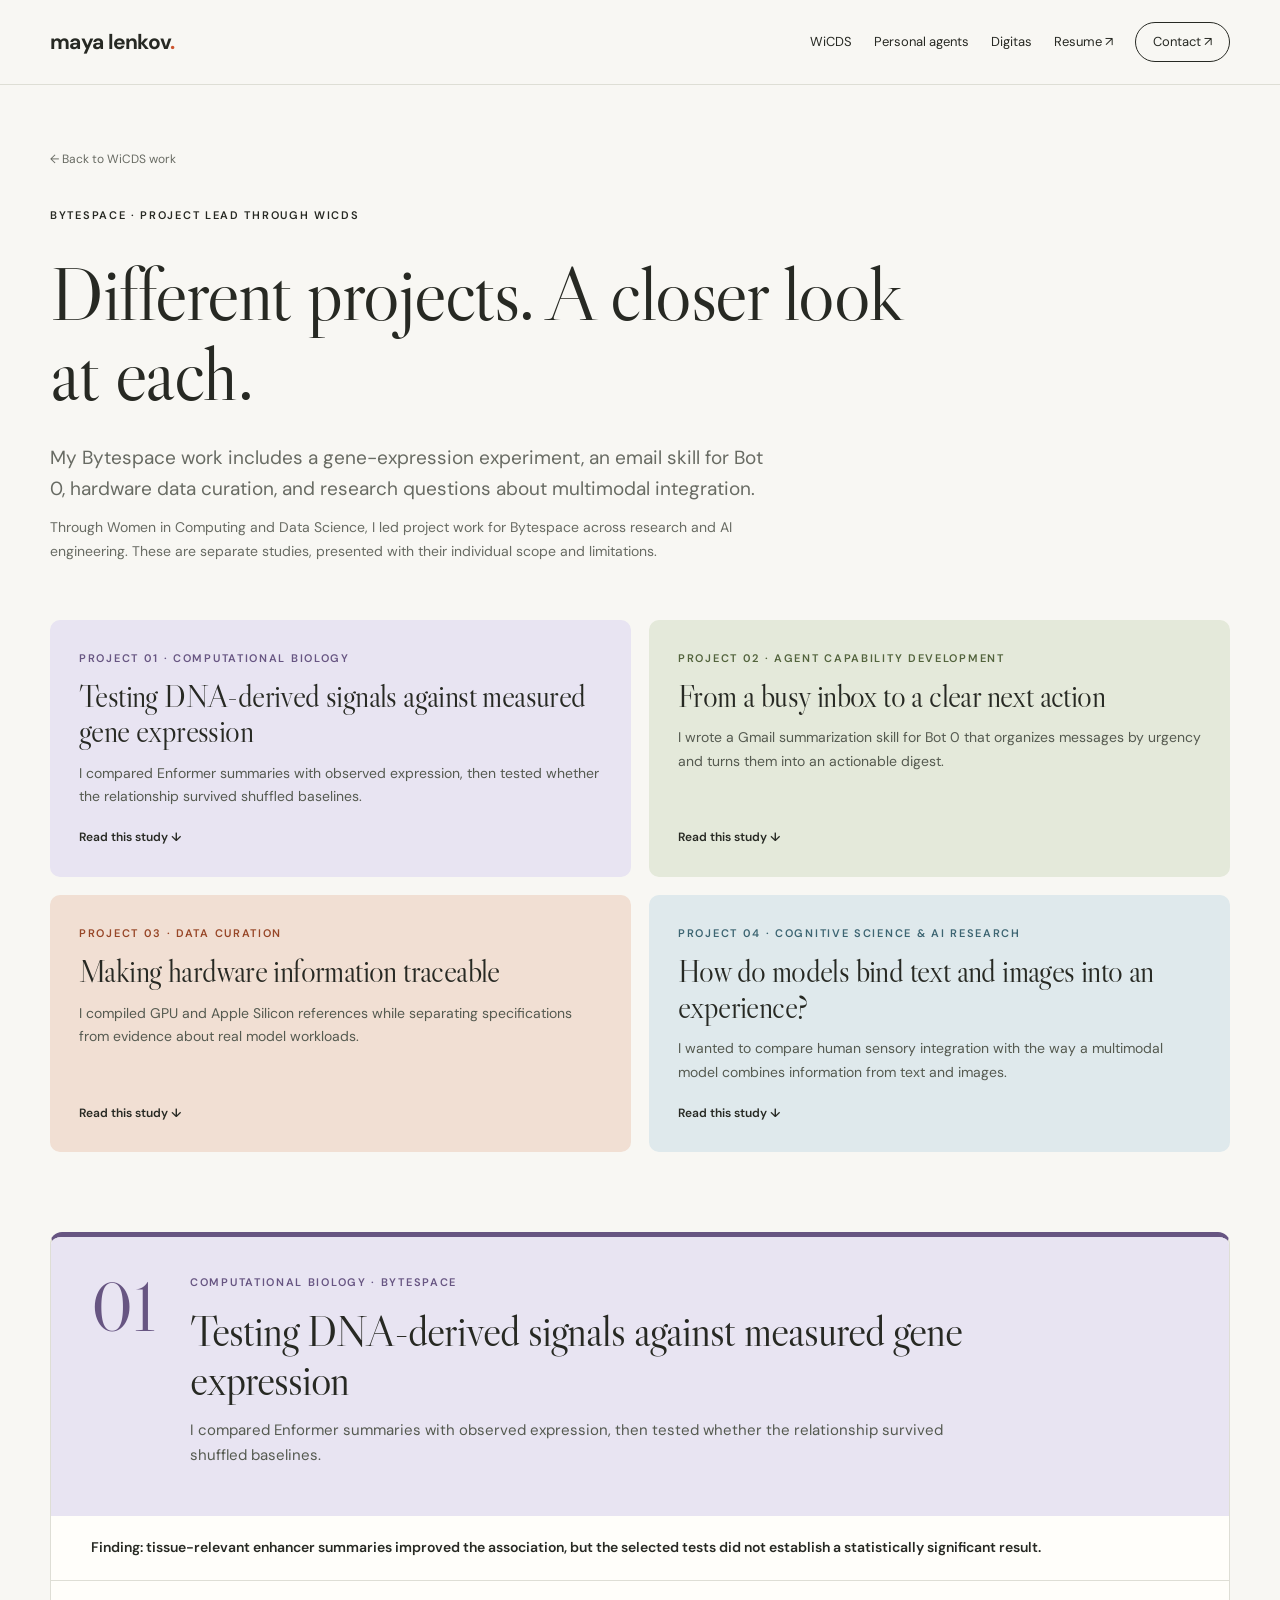
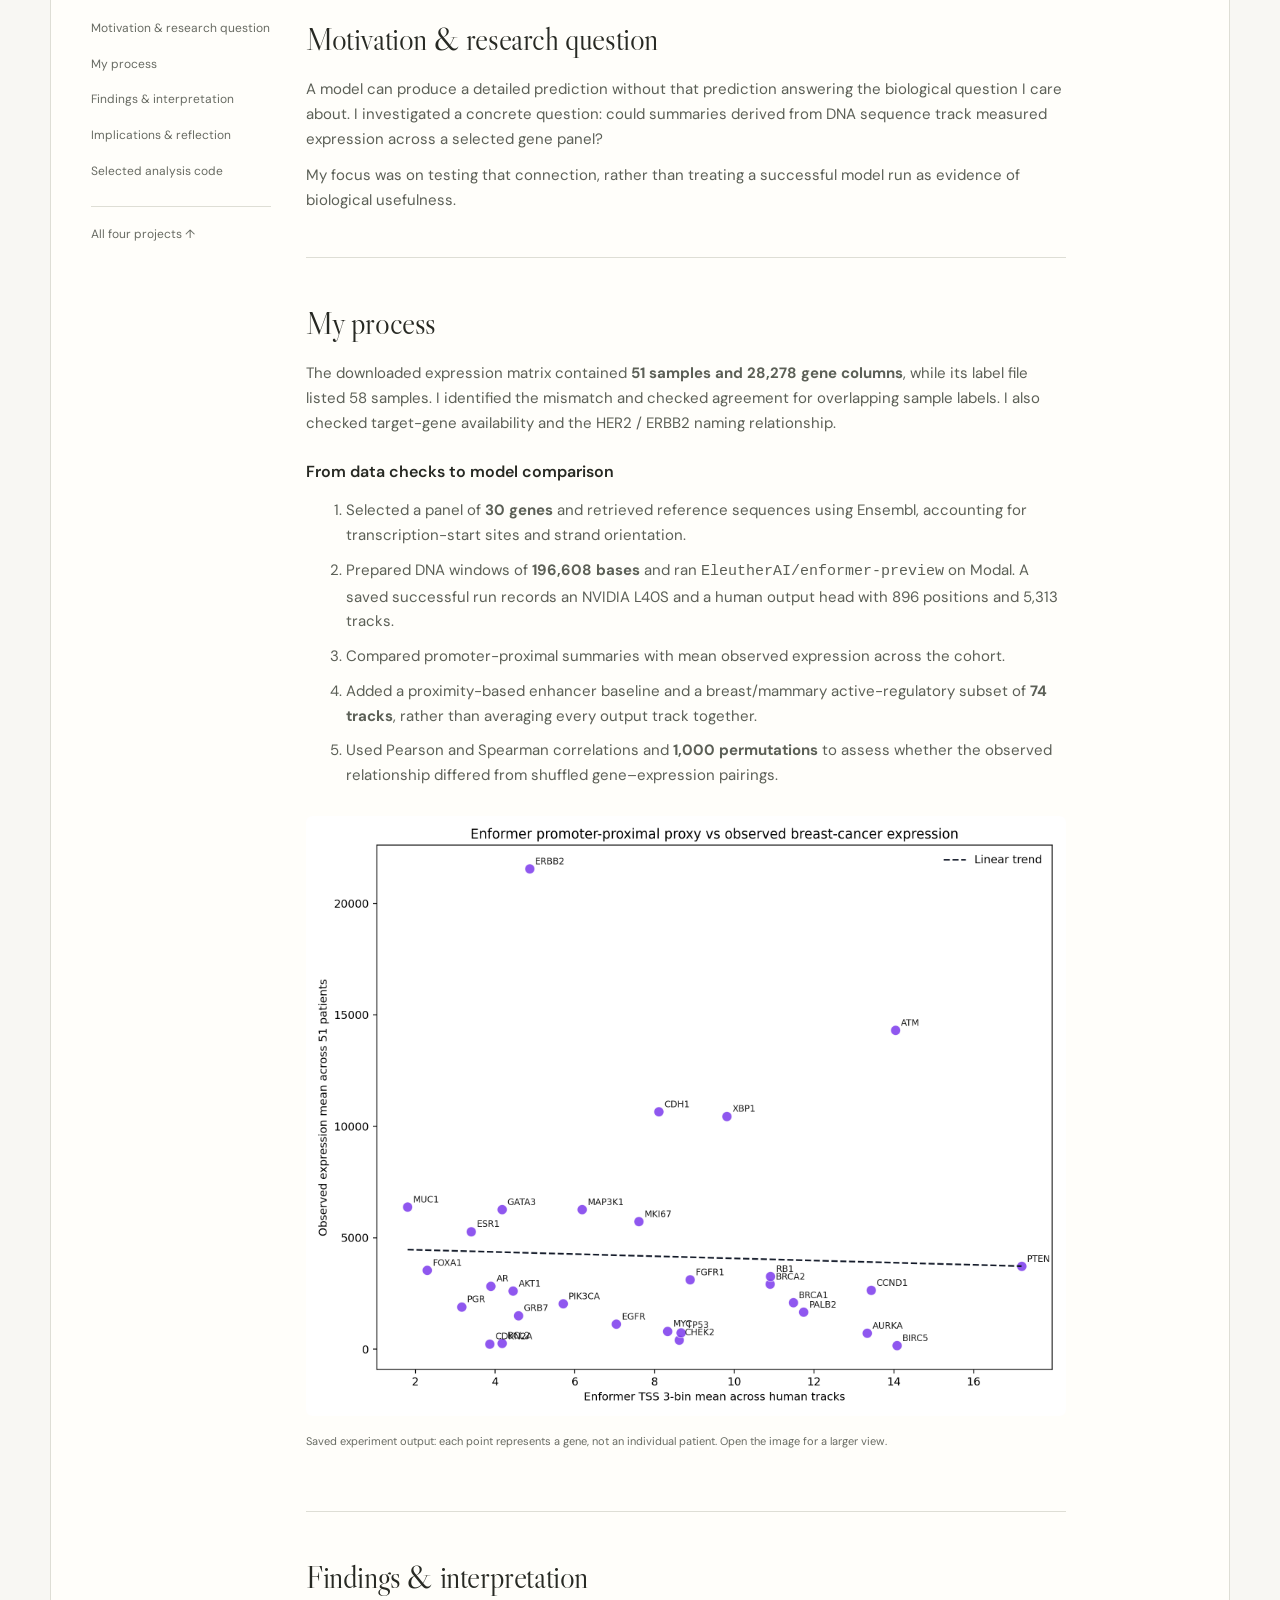
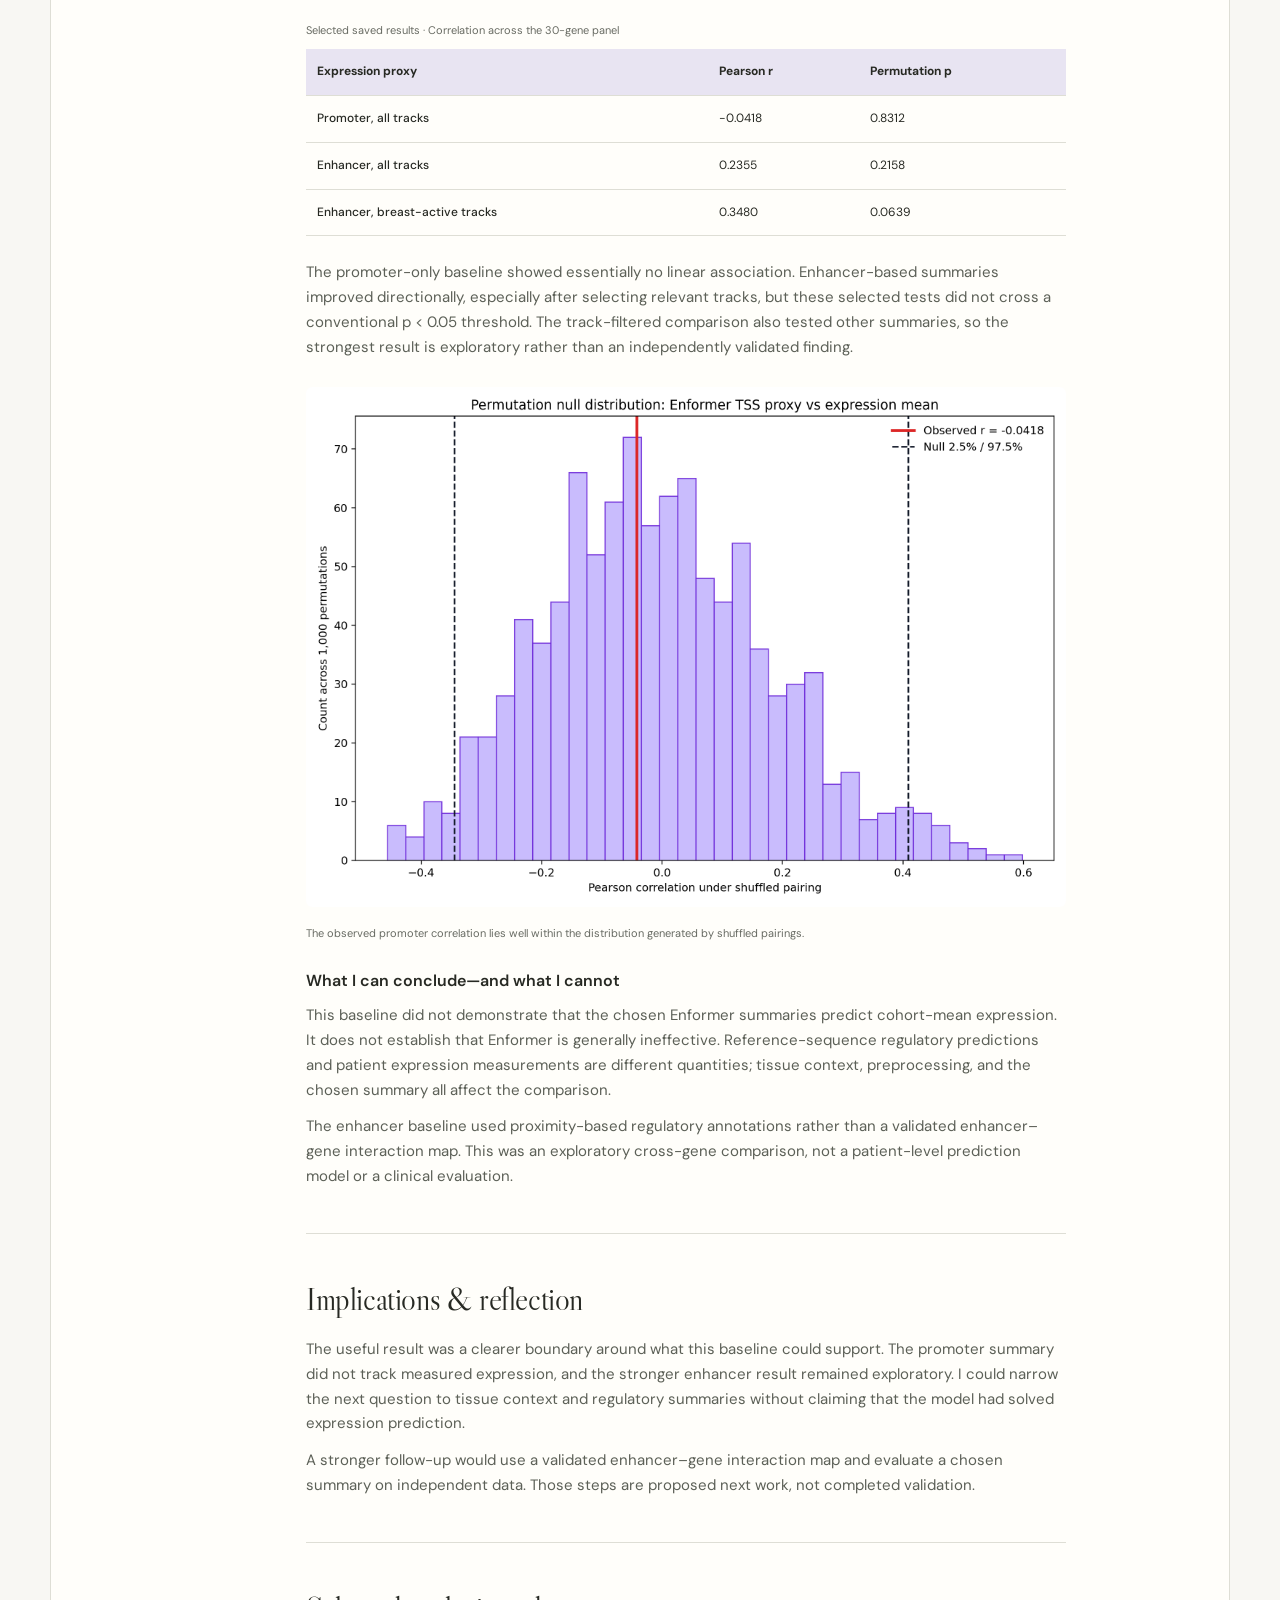
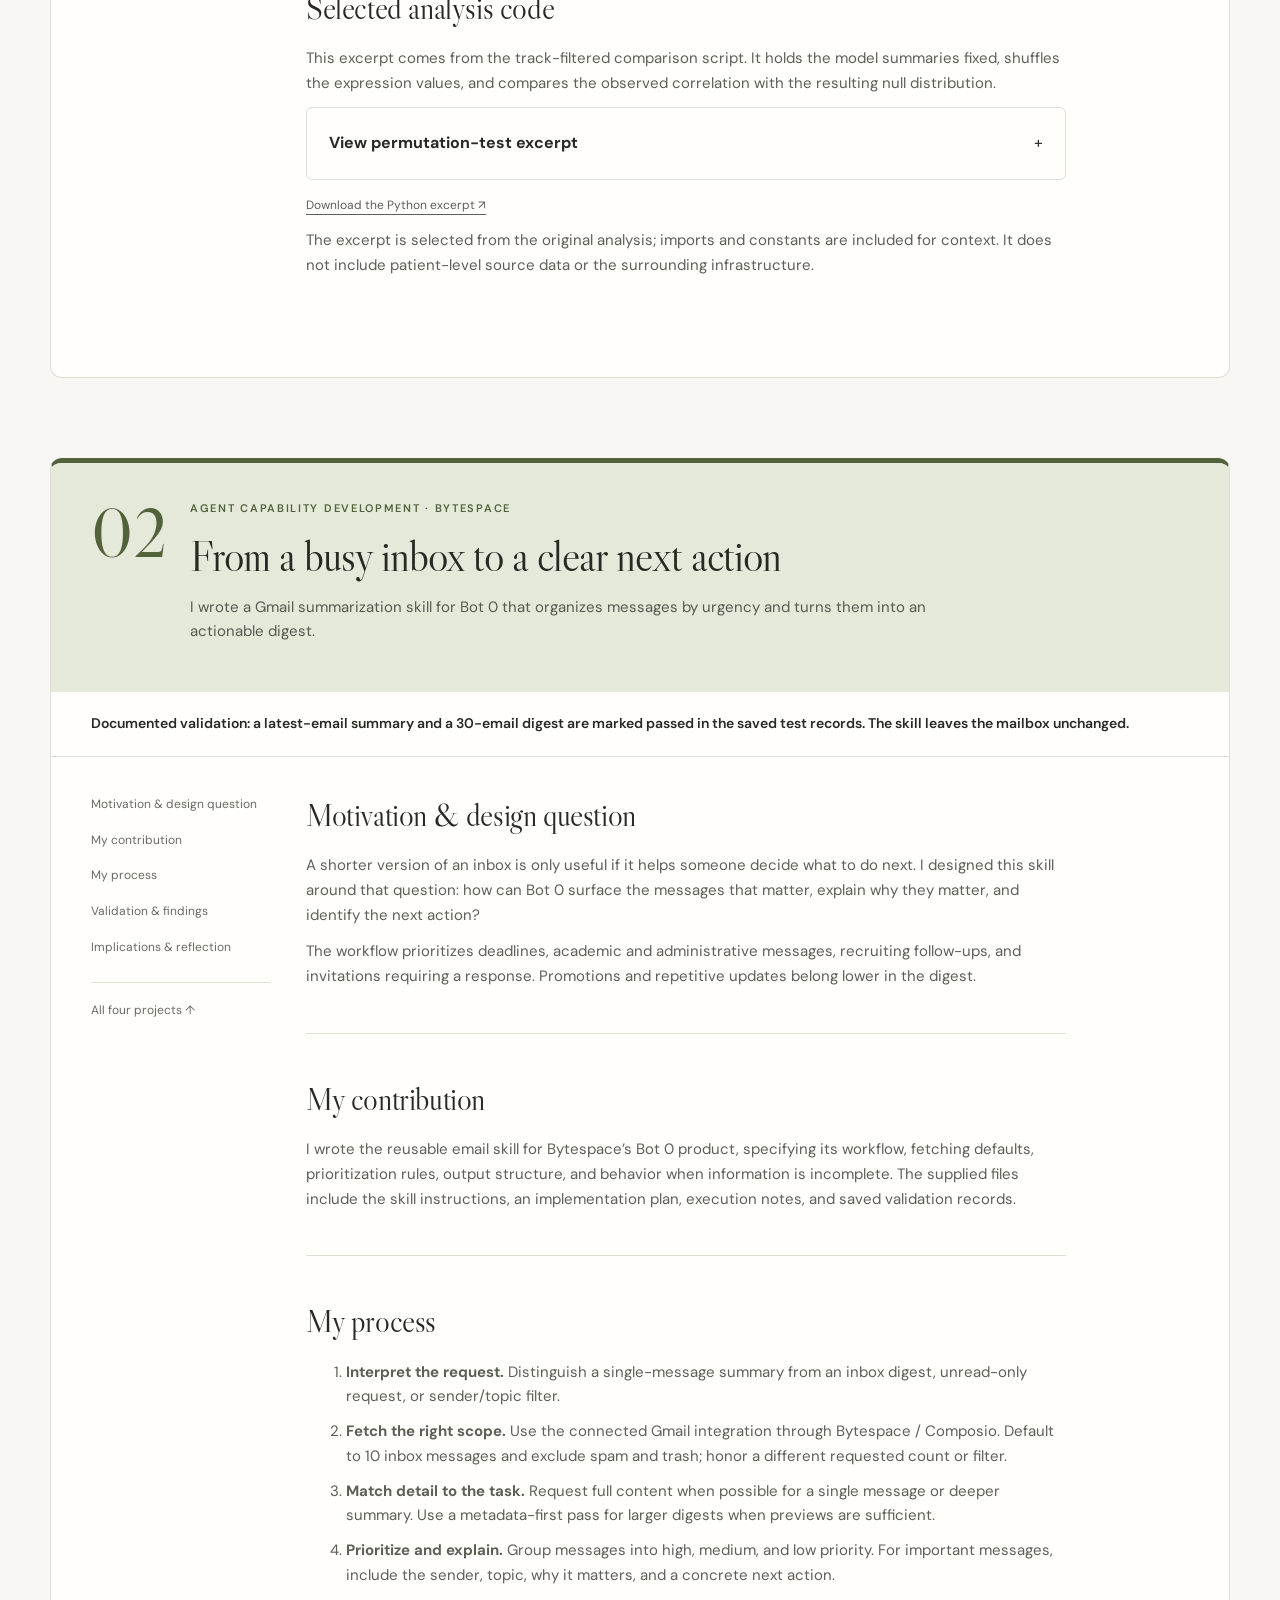
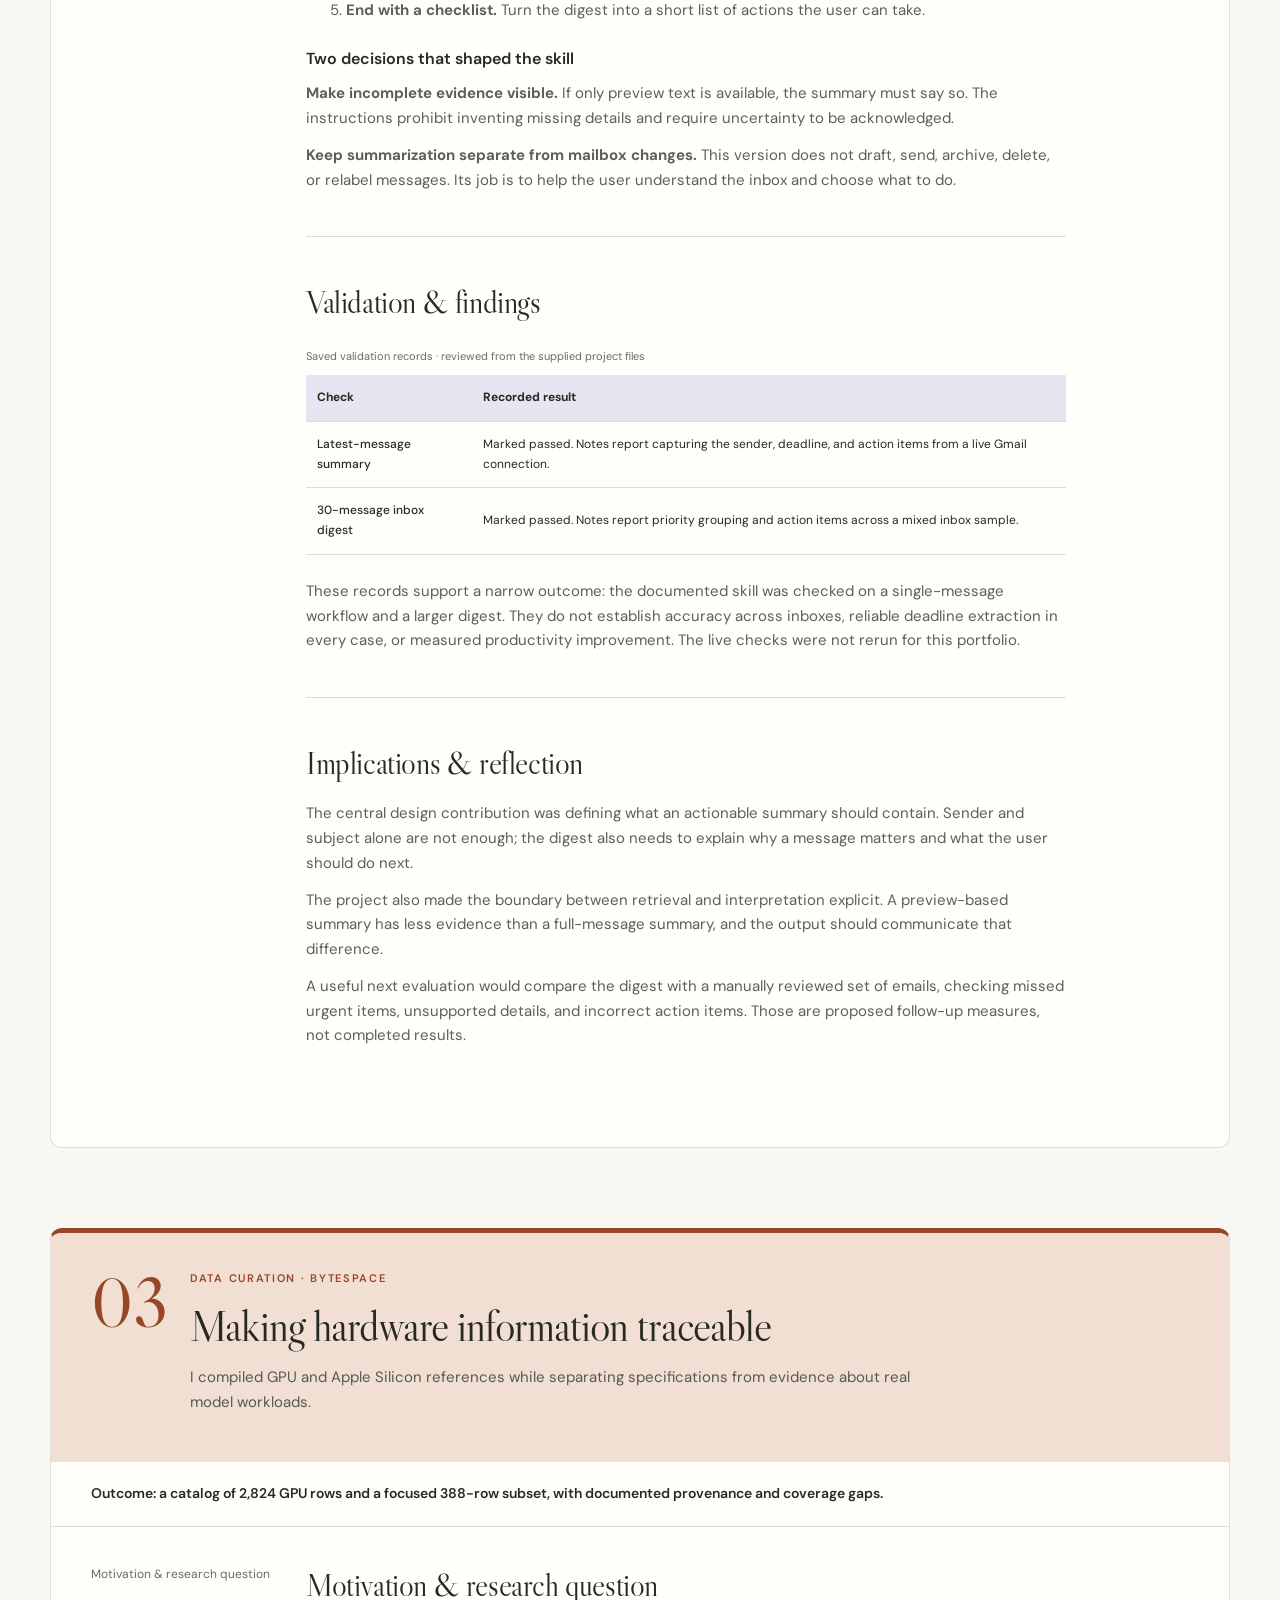
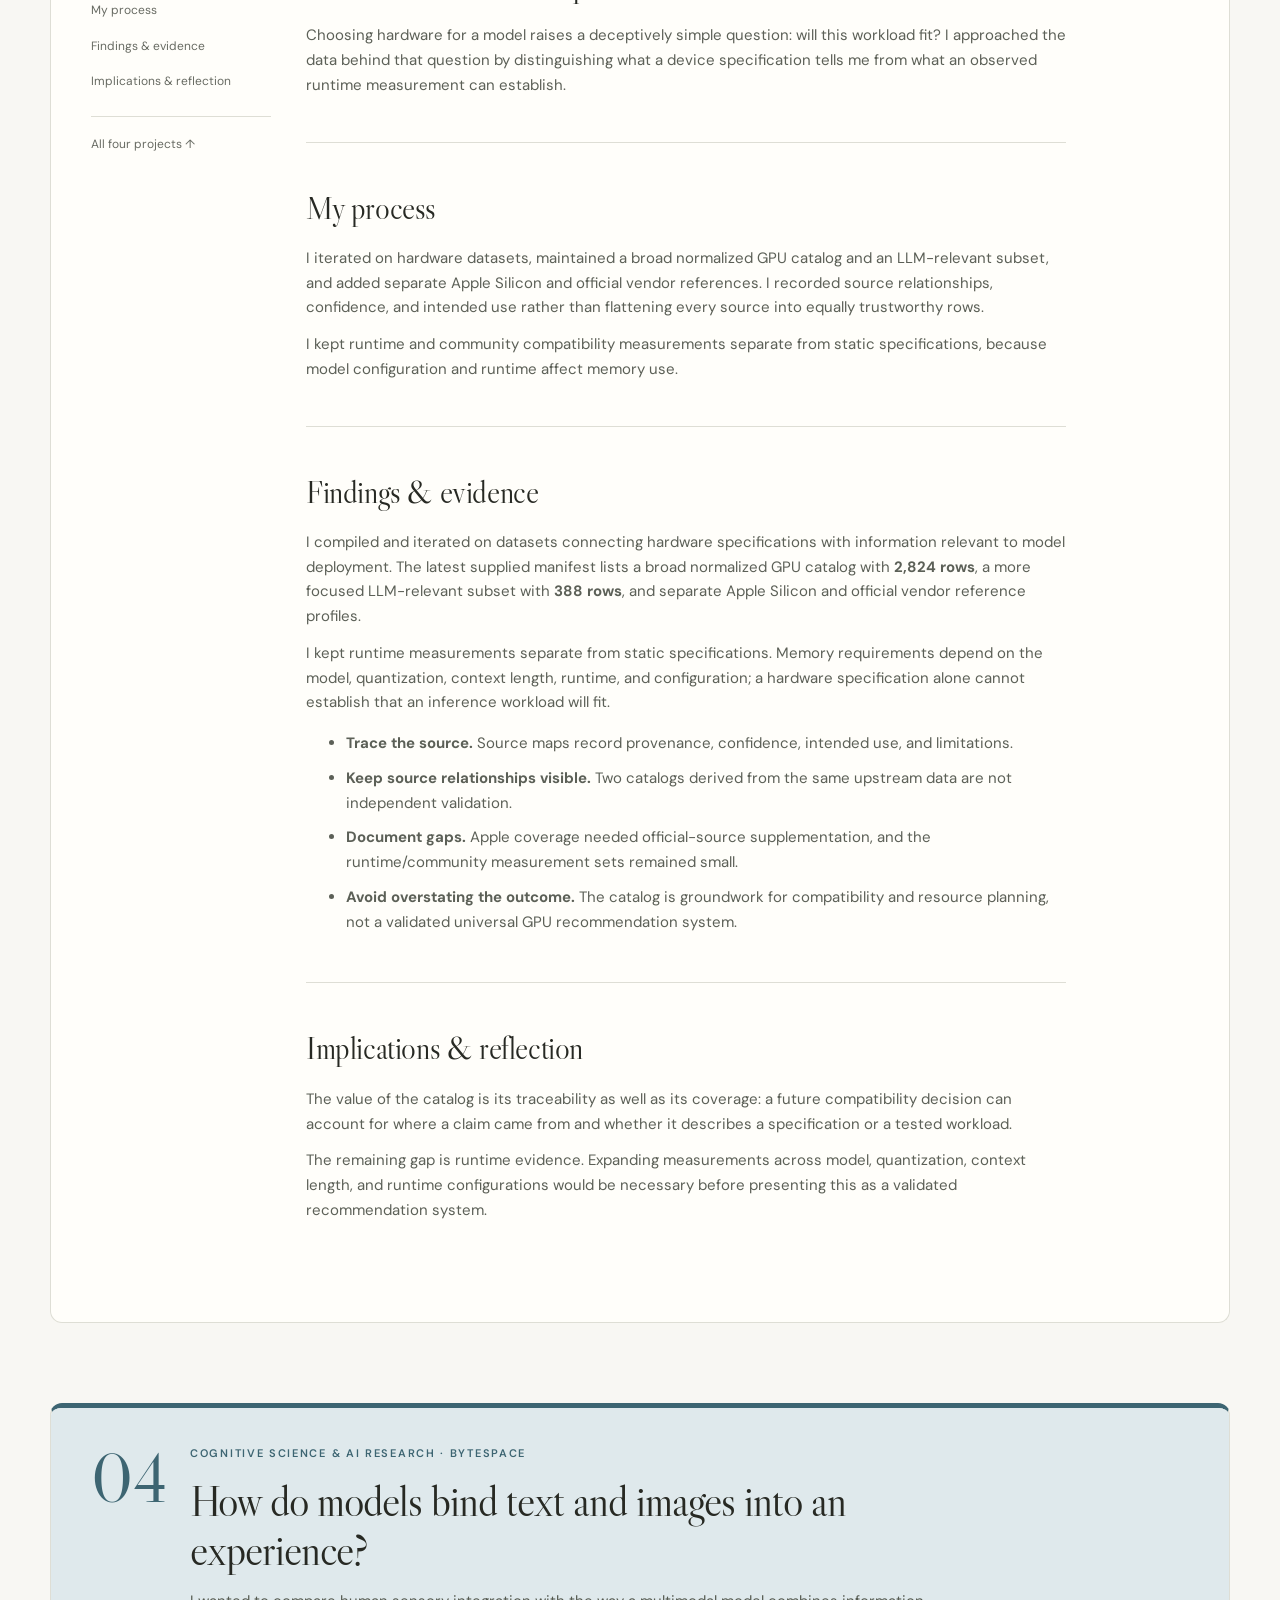
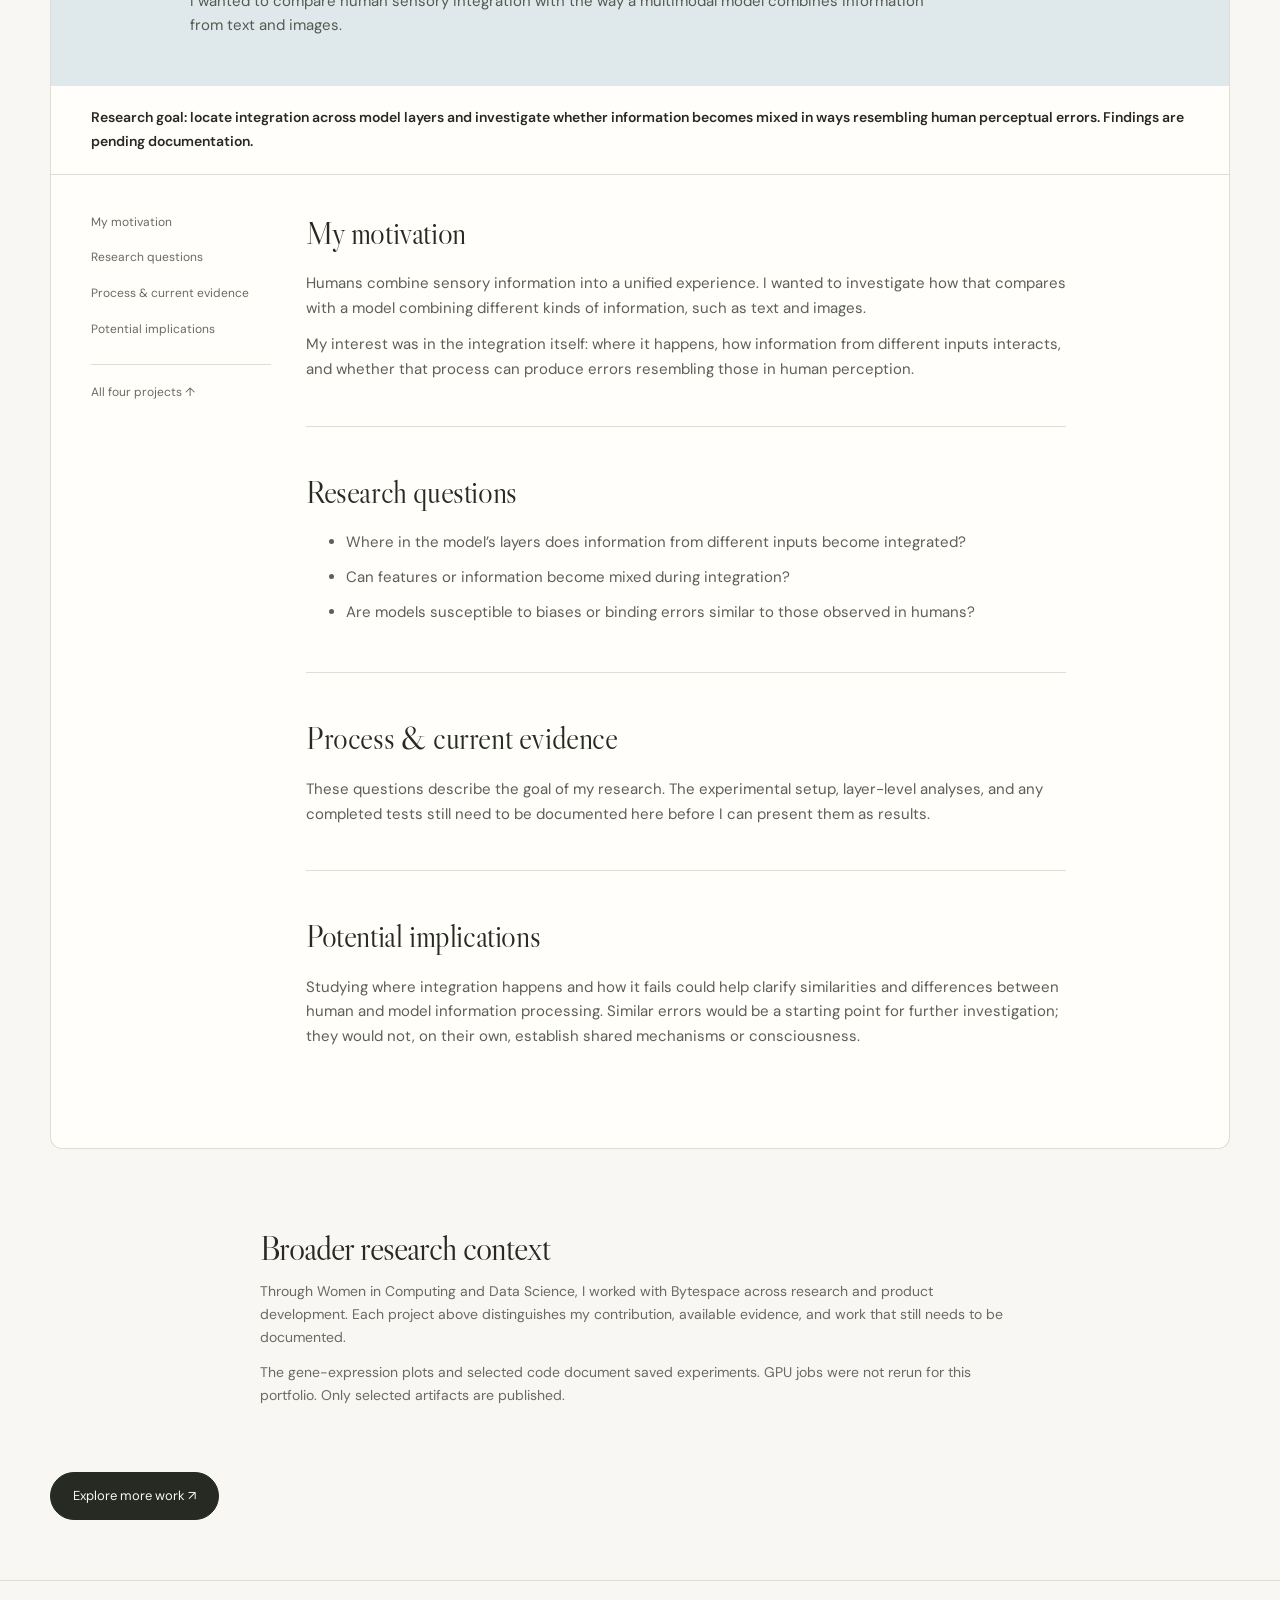
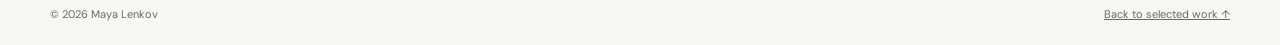
==== commit 269c2ca9: "Organize portfolio into three work areas and add reliable contact options" ====
--- a/bytespace.html
+++ b/bytespace.html
@@ -1,4 +1,4 @@
-<!doctype html><html lang="en"><head><meta charset="UTF-8"><meta name="viewport" content="width=device-width,initial-scale=1"><meta name="description" content="My Bytespace work includes a gene-expression experiment, an email skill for Bot 0, hardware data curation, and research questions about multimodal integration."><meta name="theme-color" content="#f8f7f3"><title>Bytespace Research &amp; Model Lab — Maya Lenkov</title><link rel="icon" href="assets/favicon.svg" type="image/svg+xml"><link rel="stylesheet" href="assets/style.css"></head><body><a class="skip" href="#main">Skip to content</a><header><nav class="wrap" aria-label="Main navigation"><a class="logo" href="./">maya lenkov<b>.</b></a><div class="navlinks"><a href="index.html#work">Work</a><a href="index.html#experience">Experience</a><a href="index.html#about">About</a><a href="resume.html">Resume ↗</a><a class="navcontact" href="mailto:maya_lenkov@berkeley.edu">Say hello ↗</a></div></nav></header><main id="main" class="wrap"><div class="case-hero"><a class="back" href="index.html#work">← Back to portfolio</a><div class="eyebrow" style="margin-top:35px">Bytespace · Project lead through WiCDS</div><h1>Different projects. A closer look at each.</h1><p class="lead">My Bytespace work includes a gene-expression experiment, an email skill for Bot 0, hardware data curation, and research questions about multimodal integration.</p><p class="research-intro">Through Women in Computing and Data Science, I led project work for Bytespace across research and AI engineering. These are separate studies, presented with their individual scope and limitations.</p></div><nav id="project-index" class="study-index" aria-label="Choose a Bytespace project"><a class="study-card tone-01" href="#genomics"><span class="eyebrow">Project 01 · Computational biology</span><h2>Testing DNA-derived signals against measured gene expression</h2><p>I compared Enformer summaries with observed expression, then tested whether the relationship survived shuffled baselines.</p><span class="textlink">Read this study ↓</span></a><a class="study-card tone-02" href="#bot0-email"><span class="eyebrow">Project 02 · Agent capability development</span><h2>From a busy inbox to a clear next action</h2><p>I wrote a Gmail summarization skill for Bot 0 that organizes messages by urgency and turns them into an actionable digest.</p><span class="textlink">Read this study ↓</span></a><a class="study-card tone-03" href="#hardware"><span class="eyebrow">Project 03 · Data curation</span><h2>Making hardware information traceable</h2><p>I compiled GPU and Apple Silicon references while separating specifications from evidence about real model workloads.</p><span class="textlink">Read this study ↓</span></a><a class="study-card tone-04" href="#multimodal"><span class="eyebrow">Project 04 · Cognitive science & AI research</span><h2>How do models bind text and images into an experience?</h2><p>I wanted to compare human sensory integration with the way a multimodal model combines information from text and images.</p><span class="textlink">Read this study ↓</span></a></nav><article class="research-study tone-01" id="genomics" aria-labelledby="genomics-title"><div class="study-heading"><span class="study-number" aria-hidden="true">01</span><div><div class="eyebrow">Computational biology · Bytespace</div><h2 id="genomics-title">Testing DNA-derived signals against measured gene expression</h2><p>I compared Enformer summaries with observed expression, then tested whether the relationship survived shuffled baselines.</p></div></div><div class="study-outcome">Finding: tissue-relevant enhancer summaries improved the association, but the selected tests did not establish a statistically significant result.</div><div class="study-layout"><aside class="study-nav" aria-label="Sections in project 01"><a href="#genomics-0">Motivation & research question</a><a href="#genomics-1">My process</a><a href="#genomics-2">Findings & interpretation</a><a href="#genomics-3">Implications & reflection</a><a href="#genomics-4">Selected analysis code</a><a class="back" href="#project-index">All four projects ↑</a></aside><div class="case-content"><section class="study-part" id="genomics-0"><h3>Motivation & research question</h3><p>A model can produce a detailed prediction without that prediction answering the biological question I care about. I investigated a concrete question: could summaries derived from DNA sequence track measured expression across a selected gene panel?</p><p>My focus was on testing that connection, rather than treating a successful model run as evidence of biological usefulness.</p></section><section class="study-part" id="genomics-1"><h3>My process</h3><p>The downloaded expression matrix contained <strong>51 samples and 28,278 gene columns</strong>, while its label file listed 58 samples. I identified the mismatch and checked agreement for overlapping sample labels. I also checked target-gene availability and the HER2 / ERBB2 naming relationship.</p><h4>From data checks to model comparison</h4><ol><li>Selected a panel of <strong>30 genes</strong> and retrieved reference sequences using Ensembl, accounting for transcription-start sites and strand orientation.</li><li>Prepared DNA windows of <strong>196,608 bases</strong> and ran <code>EleutherAI/enformer-preview</code> on Modal. A saved successful run records an NVIDIA L40S and a human output head with 896 positions and 5,313 tracks.</li><li>Compared promoter-proximal summaries with mean observed expression across the cohort.</li><li>Added a proximity-based enhancer baseline and a breast/mammary active-regulatory subset of <strong>74 tracks</strong>, rather than averaging every output track together.</li><li>Used Pearson and Spearman correlations and <strong>1,000 permutations</strong> to assess whether the observed relationship differed from shuffled gene–expression pairings.</li></ol><figure><a href="assets/bytespace-expression-scatter.png" target="_blank" rel="noopener"><img src="assets/bytespace-expression-scatter.png" width="2090" height="1650" loading="lazy" style="width:100%;height:auto;border-radius:6px" alt="Scatter plot of Enformer promoter-proximal summaries versus cohort-mean expression across a 30-gene panel, showing a nearly flat relationship."></a><figcaption>Saved experiment output: each point represents a gene, not an individual patient. Open the image for a larger view.</figcaption></figure></section><section class="study-part" id="genomics-2"><h3>Findings & interpretation</h3><div class="table-scroll"><table class="research-table"><caption>Selected saved results · Correlation across the 30-gene panel</caption><thead><tr><th scope="col">Expression proxy</th><th scope="col">Pearson r</th><th scope="col">Permutation p</th></tr></thead><tbody><tr><th scope="row">Promoter, all tracks</th><td>−0.0418</td><td>0.8312</td></tr><tr><th scope="row">Enhancer, all tracks</th><td>0.2355</td><td>0.2158</td></tr><tr><th scope="row">Enhancer, breast-active tracks</th><td>0.3480</td><td>0.0639</td></tr></tbody></table></div><p>The promoter-only baseline showed essentially no linear association. Enhancer-based summaries improved directionally, especially after selecting relevant tracks, but these selected tests did not cross a conventional p &lt; 0.05 threshold. The track-filtered comparison also tested other summaries, so the strongest result is exploratory rather than an independently validated finding.</p><figure><a href="assets/bytespace-permutation.png" target="_blank" rel="noopener"><img src="assets/bytespace-permutation.png" width="2090" height="1430" loading="lazy" style="width:100%;height:auto;border-radius:6px" alt="Histogram of correlations from 1,000 random pairings, with the observed promoter correlation near the center of the null distribution."></a><figcaption>The observed promoter correlation lies well within the distribution generated by shuffled pairings.</figcaption></figure><h3>What I can conclude—and what I cannot</h3><p>This baseline did not demonstrate that the chosen Enformer summaries predict cohort-mean expression. It does not establish that Enformer is generally ineffective. Reference-sequence regulatory predictions and patient expression measurements are different quantities; tissue context, preprocessing, and the chosen summary all affect the comparison.</p><p>The enhancer baseline used proximity-based regulatory annotations rather than a validated enhancer–gene interaction map. This was an exploratory cross-gene comparison, not a patient-level prediction model or a clinical evaluation.</p></section><section class="study-part" id="genomics-3"><h3>Implications & reflection</h3><p>The useful result was a clearer boundary around what this baseline could support. The promoter summary did not track measured expression, and the stronger enhancer result remained exploratory. I could narrow the next question to tissue context and regulatory summaries without claiming that the model had solved expression prediction.</p><p>A stronger follow-up would use a validated enhancer–gene interaction map and evaluate a chosen summary on independent data. Those steps are proposed next work, not completed validation.</p></section><section class="study-part" id="genomics-4"><h3>Selected analysis code</h3><p>This excerpt comes from the track-filtered comparison script. It holds the model summaries fixed, shuffles the expression values, and compares the observed correlation with the resulting null distribution.</p><details class="evidence"><summary style="display:flex;justify-content:space-between;padding:0"><strong>View permutation-test excerpt</strong><span aria-hidden="true">+</span></summary><pre class="code-sample"><code># Selected original analysis excerpt from build_track_filtered_enformer_comparison.py.
+<!doctype html><html lang="en"><head><meta charset="UTF-8"><meta name="viewport" content="width=device-width,initial-scale=1"><meta name="description" content="My Bytespace work includes a gene-expression experiment, an email skill for Bot 0, hardware data curation, and research questions about multimodal integration."><meta name="theme-color" content="#f8f7f3"><title>Bytespace Research &amp; Product Work — Maya Lenkov</title><link rel="icon" href="assets/favicon.svg" type="image/svg+xml"><link rel="stylesheet" href="assets/style.css"></head><body><a class="skip" href="#main">Skip to content</a><header><nav class="wrap" aria-label="Main navigation"><a class="logo" href="./">maya lenkov<b>.</b></a><div class="navlinks"><a href="wicds.html">WiCDS</a><a href="personal-projects.html">Personal agents</a><a href="digitas.html">Digitas</a><a href="resume.html">Resume ↗</a><a class="navcontact" href="index.html#contact">Contact ↗</a></div></nav></header><main id="main" class="wrap"><div class="case-hero"><a class="back" href="wicds.html">← Back to WiCDS work</a><div class="eyebrow" style="margin-top:35px">Bytespace · Project lead through WiCDS</div><h1>Different projects. A closer look at each.</h1><p class="lead">My Bytespace work includes a gene-expression experiment, an email skill for Bot 0, hardware data curation, and research questions about multimodal integration.</p><p class="research-intro">Through Women in Computing and Data Science, I led project work for Bytespace across research and AI engineering. These are separate studies, presented with their individual scope and limitations.</p></div><nav id="project-index" class="study-index" aria-label="Choose a Bytespace project"><a class="study-card tone-01" href="#genomics"><span class="eyebrow">Project 01 · Computational biology</span><h2>Testing DNA-derived signals against measured gene expression</h2><p>I compared Enformer summaries with observed expression, then tested whether the relationship survived shuffled baselines.</p><span class="textlink">Read this study ↓</span></a><a class="study-card tone-02" href="#bot0-email"><span class="eyebrow">Project 02 · Agent capability development</span><h2>From a busy inbox to a clear next action</h2><p>I wrote a Gmail summarization skill for Bot 0 that organizes messages by urgency and turns them into an actionable digest.</p><span class="textlink">Read this study ↓</span></a><a class="study-card tone-03" href="#hardware"><span class="eyebrow">Project 03 · Data curation</span><h2>Making hardware information traceable</h2><p>I compiled GPU and Apple Silicon references while separating specifications from evidence about real model workloads.</p><span class="textlink">Read this study ↓</span></a><a class="study-card tone-04" href="#multimodal"><span class="eyebrow">Project 04 · Cognitive science & AI research</span><h2>How do models bind text and images into an experience?</h2><p>I wanted to compare human sensory integration with the way a multimodal model combines information from text and images.</p><span class="textlink">Read this study ↓</span></a></nav><article class="research-study tone-01" id="genomics" aria-labelledby="genomics-title"><div class="study-heading"><span class="study-number" aria-hidden="true">01</span><div><div class="eyebrow">Computational biology · Bytespace</div><h2 id="genomics-title">Testing DNA-derived signals against measured gene expression</h2><p>I compared Enformer summaries with observed expression, then tested whether the relationship survived shuffled baselines.</p></div></div><div class="study-outcome">Finding: tissue-relevant enhancer summaries improved the association, but the selected tests did not establish a statistically significant result.</div><div class="study-layout"><aside class="study-nav" aria-label="Sections in project 01"><a href="#genomics-0">Motivation & research question</a><a href="#genomics-1">My process</a><a href="#genomics-2">Findings & interpretation</a><a href="#genomics-3">Implications & reflection</a><a href="#genomics-4">Selected analysis code</a><a class="back" href="#project-index">All four projects ↑</a></aside><div class="case-content"><section class="study-part" id="genomics-0"><h3>Motivation & research question</h3><p>A model can produce a detailed prediction without that prediction answering the biological question I care about. I investigated a concrete question: could summaries derived from DNA sequence track measured expression across a selected gene panel?</p><p>My focus was on testing that connection, rather than treating a successful model run as evidence of biological usefulness.</p></section><section class="study-part" id="genomics-1"><h3>My process</h3><p>The downloaded expression matrix contained <strong>51 samples and 28,278 gene columns</strong>, while its label file listed 58 samples. I identified the mismatch and checked agreement for overlapping sample labels. I also checked target-gene availability and the HER2 / ERBB2 naming relationship.</p><h4>From data checks to model comparison</h4><ol><li>Selected a panel of <strong>30 genes</strong> and retrieved reference sequences using Ensembl, accounting for transcription-start sites and strand orientation.</li><li>Prepared DNA windows of <strong>196,608 bases</strong> and ran <code>EleutherAI/enformer-preview</code> on Modal. A saved successful run records an NVIDIA L40S and a human output head with 896 positions and 5,313 tracks.</li><li>Compared promoter-proximal summaries with mean observed expression across the cohort.</li><li>Added a proximity-based enhancer baseline and a breast/mammary active-regulatory subset of <strong>74 tracks</strong>, rather than averaging every output track together.</li><li>Used Pearson and Spearman correlations and <strong>1,000 permutations</strong> to assess whether the observed relationship differed from shuffled gene–expression pairings.</li></ol><figure><a href="assets/bytespace-expression-scatter.png" target="_blank" rel="noopener"><img src="assets/bytespace-expression-scatter.png" width="2090" height="1650" loading="lazy" style="width:100%;height:auto;border-radius:6px" alt="Scatter plot of Enformer promoter-proximal summaries versus cohort-mean expression across a 30-gene panel, showing a nearly flat relationship."></a><figcaption>Saved experiment output: each point represents a gene, not an individual patient. Open the image for a larger view.</figcaption></figure></section><section class="study-part" id="genomics-2"><h3>Findings & interpretation</h3><div class="table-scroll"><table class="research-table"><caption>Selected saved results · Correlation across the 30-gene panel</caption><thead><tr><th scope="col">Expression proxy</th><th scope="col">Pearson r</th><th scope="col">Permutation p</th></tr></thead><tbody><tr><th scope="row">Promoter, all tracks</th><td>−0.0418</td><td>0.8312</td></tr><tr><th scope="row">Enhancer, all tracks</th><td>0.2355</td><td>0.2158</td></tr><tr><th scope="row">Enhancer, breast-active tracks</th><td>0.3480</td><td>0.0639</td></tr></tbody></table></div><p>The promoter-only baseline showed essentially no linear association. Enhancer-based summaries improved directionally, especially after selecting relevant tracks, but these selected tests did not cross a conventional p &lt; 0.05 threshold. The track-filtered comparison also tested other summaries, so the strongest result is exploratory rather than an independently validated finding.</p><figure><a href="assets/bytespace-permutation.png" target="_blank" rel="noopener"><img src="assets/bytespace-permutation.png" width="2090" height="1430" loading="lazy" style="width:100%;height:auto;border-radius:6px" alt="Histogram of correlations from 1,000 random pairings, with the observed promoter correlation near the center of the null distribution."></a><figcaption>The observed promoter correlation lies well within the distribution generated by shuffled pairings.</figcaption></figure><h3>What I can conclude—and what I cannot</h3><p>This baseline did not demonstrate that the chosen Enformer summaries predict cohort-mean expression. It does not establish that Enformer is generally ineffective. Reference-sequence regulatory predictions and patient expression measurements are different quantities; tissue context, preprocessing, and the chosen summary all affect the comparison.</p><p>The enhancer baseline used proximity-based regulatory annotations rather than a validated enhancer–gene interaction map. This was an exploratory cross-gene comparison, not a patient-level prediction model or a clinical evaluation.</p></section><section class="study-part" id="genomics-3"><h3>Implications & reflection</h3><p>The useful result was a clearer boundary around what this baseline could support. The promoter summary did not track measured expression, and the stronger enhancer result remained exploratory. I could narrow the next question to tissue context and regulatory summaries without claiming that the model had solved expression prediction.</p><p>A stronger follow-up would use a validated enhancer–gene interaction map and evaluate a chosen summary on independent data. Those steps are proposed next work, not completed validation.</p></section><section class="study-part" id="genomics-4"><h3>Selected analysis code</h3><p>This excerpt comes from the track-filtered comparison script. It holds the model summaries fixed, shuffles the expression values, and compares the observed correlation with the resulting null distribution.</p><details class="evidence"><summary style="display:flex;justify-content:space-between;padding:0"><strong>View permutation-test excerpt</strong><span aria-hidden="true">+</span></summary><pre class="code-sample"><code># Selected original analysis excerpt from build_track_filtered_enformer_comparison.py.
 # Imports and constants included for context; no source patient data is included.
 import numpy as np
 import pandas as pd
--- a/assets/style.css
+++ b/assets/style.css
@@ -16,3 +16,6 @@
 .study-layout{display:grid;grid-template-columns:180px minmax(0,1fr);gap:35px;padding:38px 40px 10px}.study-nav{font-size:12px;align-self:start;position:sticky;top:110px}.study-nav a{display:block;text-decoration:none;margin-bottom:16px;color:var(--muted)}.study-nav a:hover{color:var(--study-accent)}.study-nav .back{border-top:1px solid var(--line);padding-top:18px;margin-top:24px}.study-layout .case-content{min-width:0;max-width:760px}.study-part{border-bottom:1px solid var(--line);padding-bottom:32px}.study-part:last-child{border-bottom:0}.study-part>h3{font-family:var(--serif);font-size:31px;font-weight:400;letter-spacing:-.4px;margin:0 0 18px;color:var(--ink)}.study-part h3:not(:first-child),.study-part h4{font:600 16px var(--sans);margin:26px 0 12px;letter-spacing:0}.research-context{max-width:760px;margin:0 auto 65px}.research-context h2{font-size:34px}.research-context p{font-size:14px;color:var(--muted)}
 @media(max-width:900px){.study-layout{grid-template-columns:140px minmax(0,1fr);gap:24px;padding:30px 26px 0}.study-heading{padding:30px 26px;grid-template-columns:55px 1fr;gap:18px}.study-number{font-size:55px}.study-heading h2{font-size:37px}.study-outcome{padding:20px 26px}}
 @media(max-width:650px){.study-index{grid-template-columns:1fr;gap:14px;margin-bottom:45px}.study-card{padding:23px}.study-card h2{font-size:29px}.research-study{margin-bottom:45px;scroll-margin-top:88px}.study-heading{display:block;padding:25px 21px}.study-number{display:block;font-size:44px;margin-bottom:18px}.study-heading h2{font-size:34px}.study-outcome{padding:18px 21px;font-size:13px}.study-layout{display:block;padding:28px 21px 0}.study-nav{position:static;display:flex;flex-wrap:wrap;gap:9px 15px;border-bottom:1px solid var(--line);padding-bottom:18px;margin-bottom:25px}.study-nav a{margin:0;font-size:11px;text-decoration:underline;text-underline-offset:3px}.study-nav .back{border:0;padding:0;margin:0}.study-part>h3{font-size:29px}.research-context{padding:0 5px}}
+
+/* Category navigation and contact fallbacks */
+.category-grid{display:grid;grid-template-columns:repeat(3,minmax(0,1fr));gap:20px}.category-card{display:flex;flex-direction:column;gap:15px;text-decoration:none;background:var(--study-tint);border:1px solid transparent;border-radius:10px;padding:30px 25px}.category-card:hover{border-color:var(--study-accent)}.category-card h3{font-family:var(--serif);font-size:38px;font-weight:400;line-height:1.1;margin:0;letter-spacing:-.7px}.category-card p{font-size:14px;color:#555a50;margin:0}.category-card .eyebrow{color:var(--study-accent);line-height:1.7}.category-card .category-projects{border-top:1px solid #27292325;padding-top:15px;font-size:12px}.category-card .textlink{margin-top:auto;padding-top:10px;font-weight:600}.category-return{display:flex;justify-content:space-between;gap:20px;margin:55px 0;font-size:13px}.category-return a{text-underline-offset:5px}.internship-project{border:1px solid var(--line);border-top:4px solid var(--orange);background:#fffefa;padding:26px;border-radius:8px}.internship-project>.eyebrow{color:#974627;margin-bottom:15px}.email-address{display:inline-block;font-size:16px;overflow-wrap:anywhere;text-underline-offset:5px}.contact-options{max-width:430px}.contact-alternatives{display:flex;gap:22px;margin-top:18px;font-size:12px}.copy-status{min-height:1.7em;font-size:12px!important}.navlinks{gap:22px}.navlinks a{white-space:nowrap}@media(max-width:900px){.category-grid{grid-template-columns:1fr}.category-card{padding:28px}.category-card h3{font-size:36px}.contact{align-items:start;flex-direction:column}.navlinks{gap:14px}}@media(max-width:650px){nav.wrap{height:auto;min-height:86px;align-items:flex-start;justify-content:center;flex-direction:column;gap:8px;padding-block:12px}.navlinks{width:100%;gap:15px;flex-wrap:wrap}.navlinks a{font-size:11px}.internship-project{padding:20px}.contact-options{margin-top:22px}.category-return{font-size:12px}.email-address{font-size:14px}}
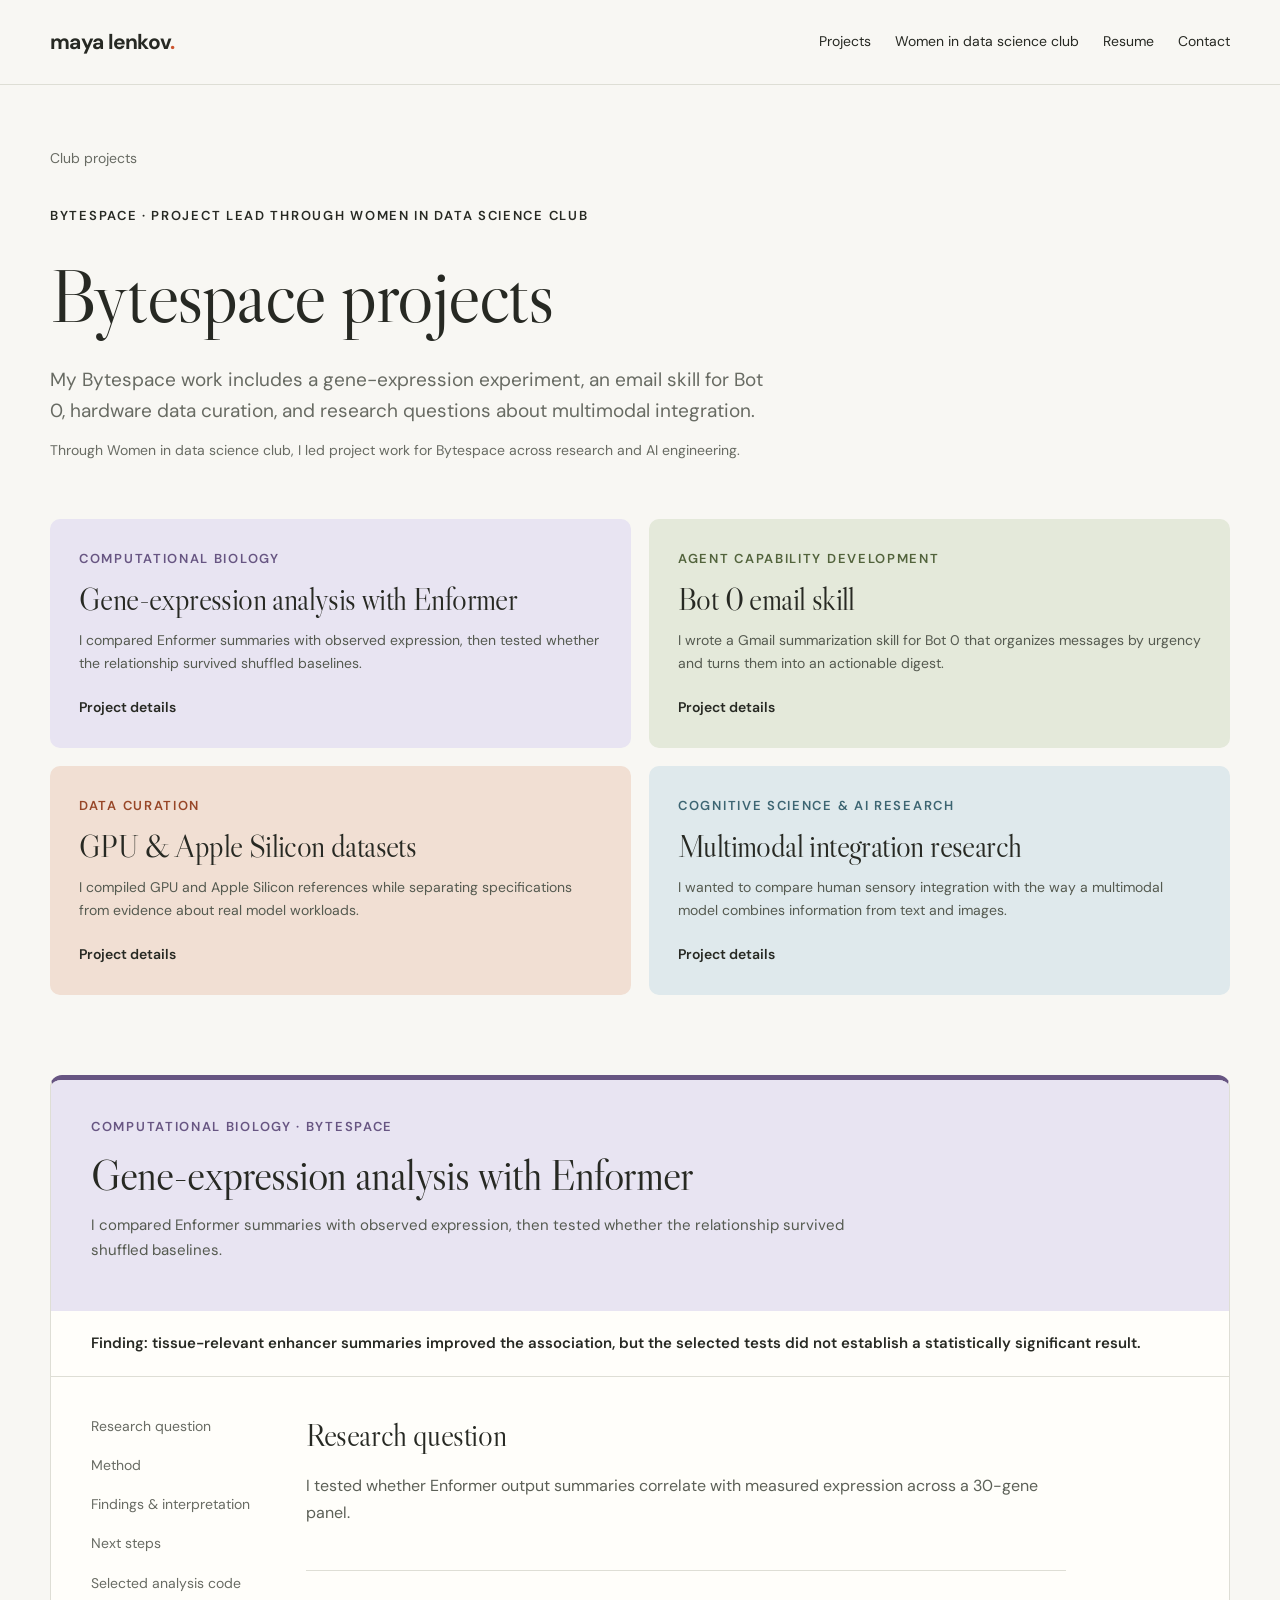
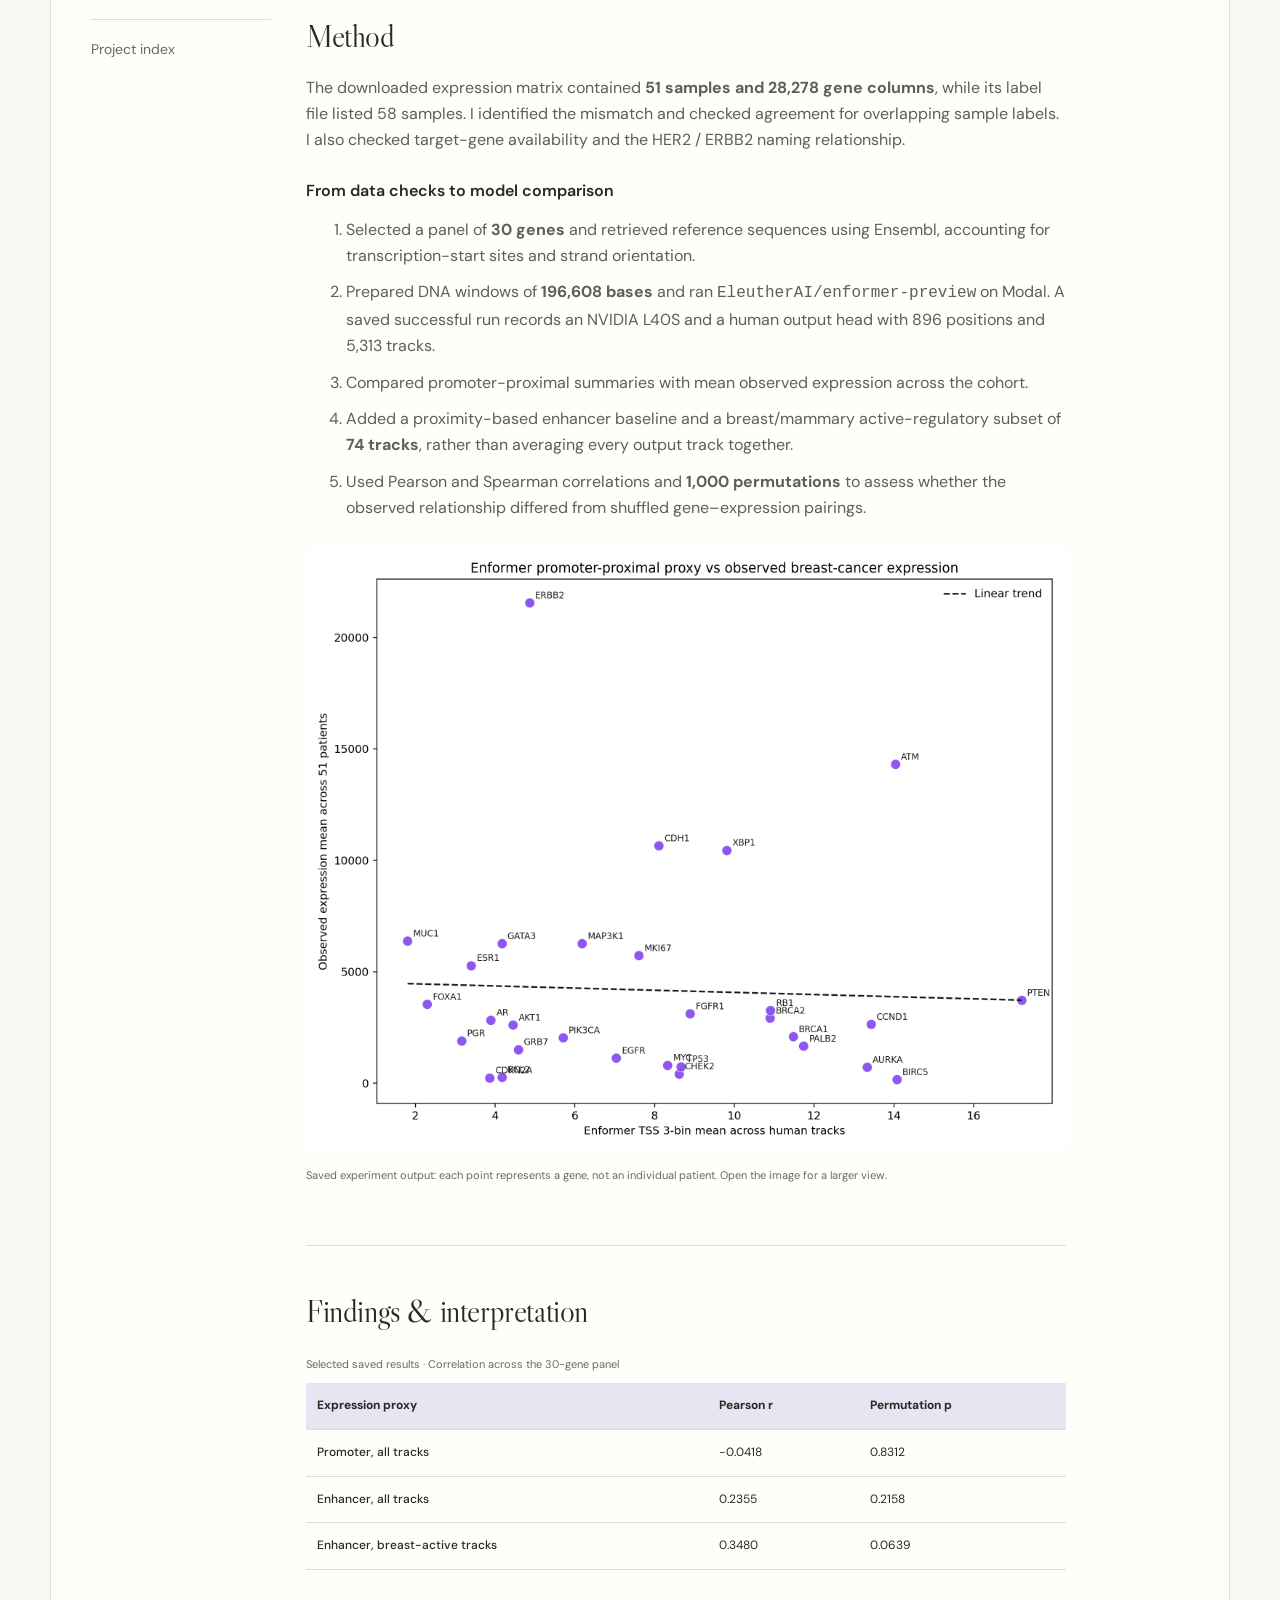
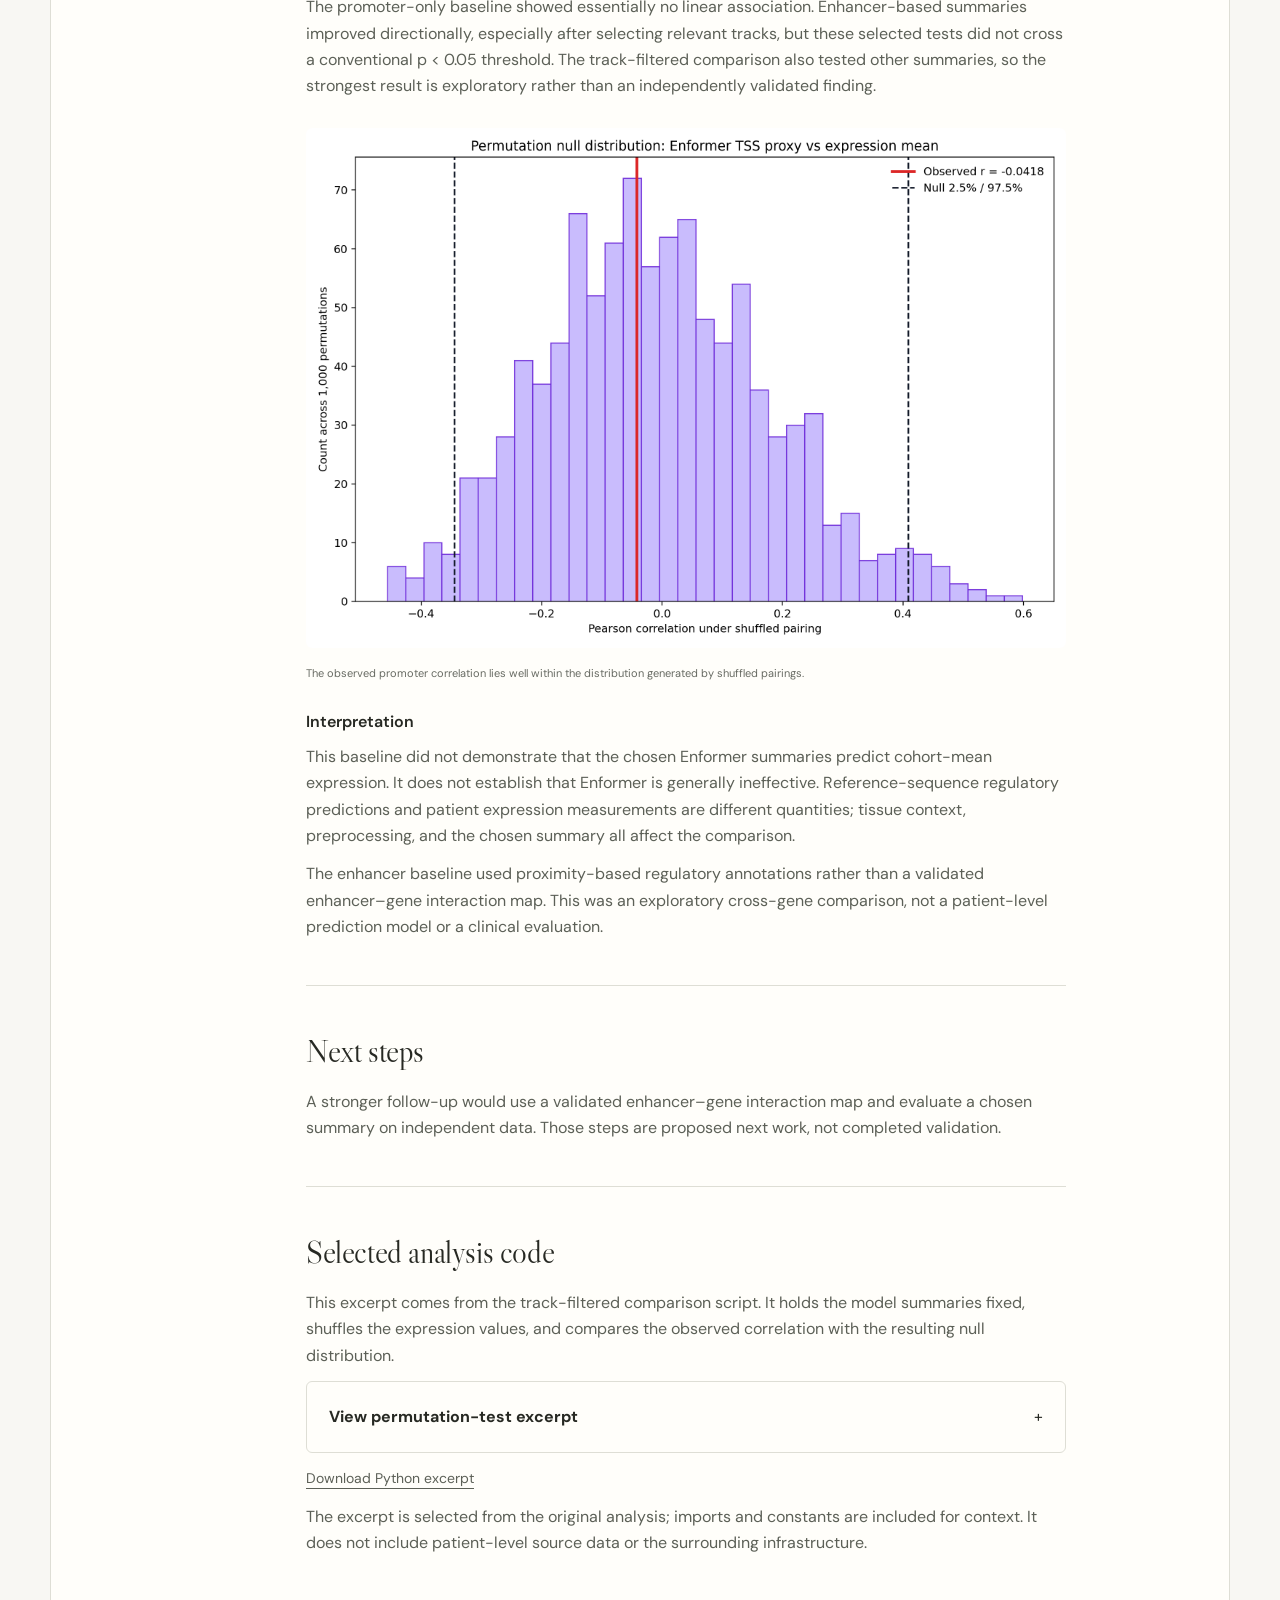
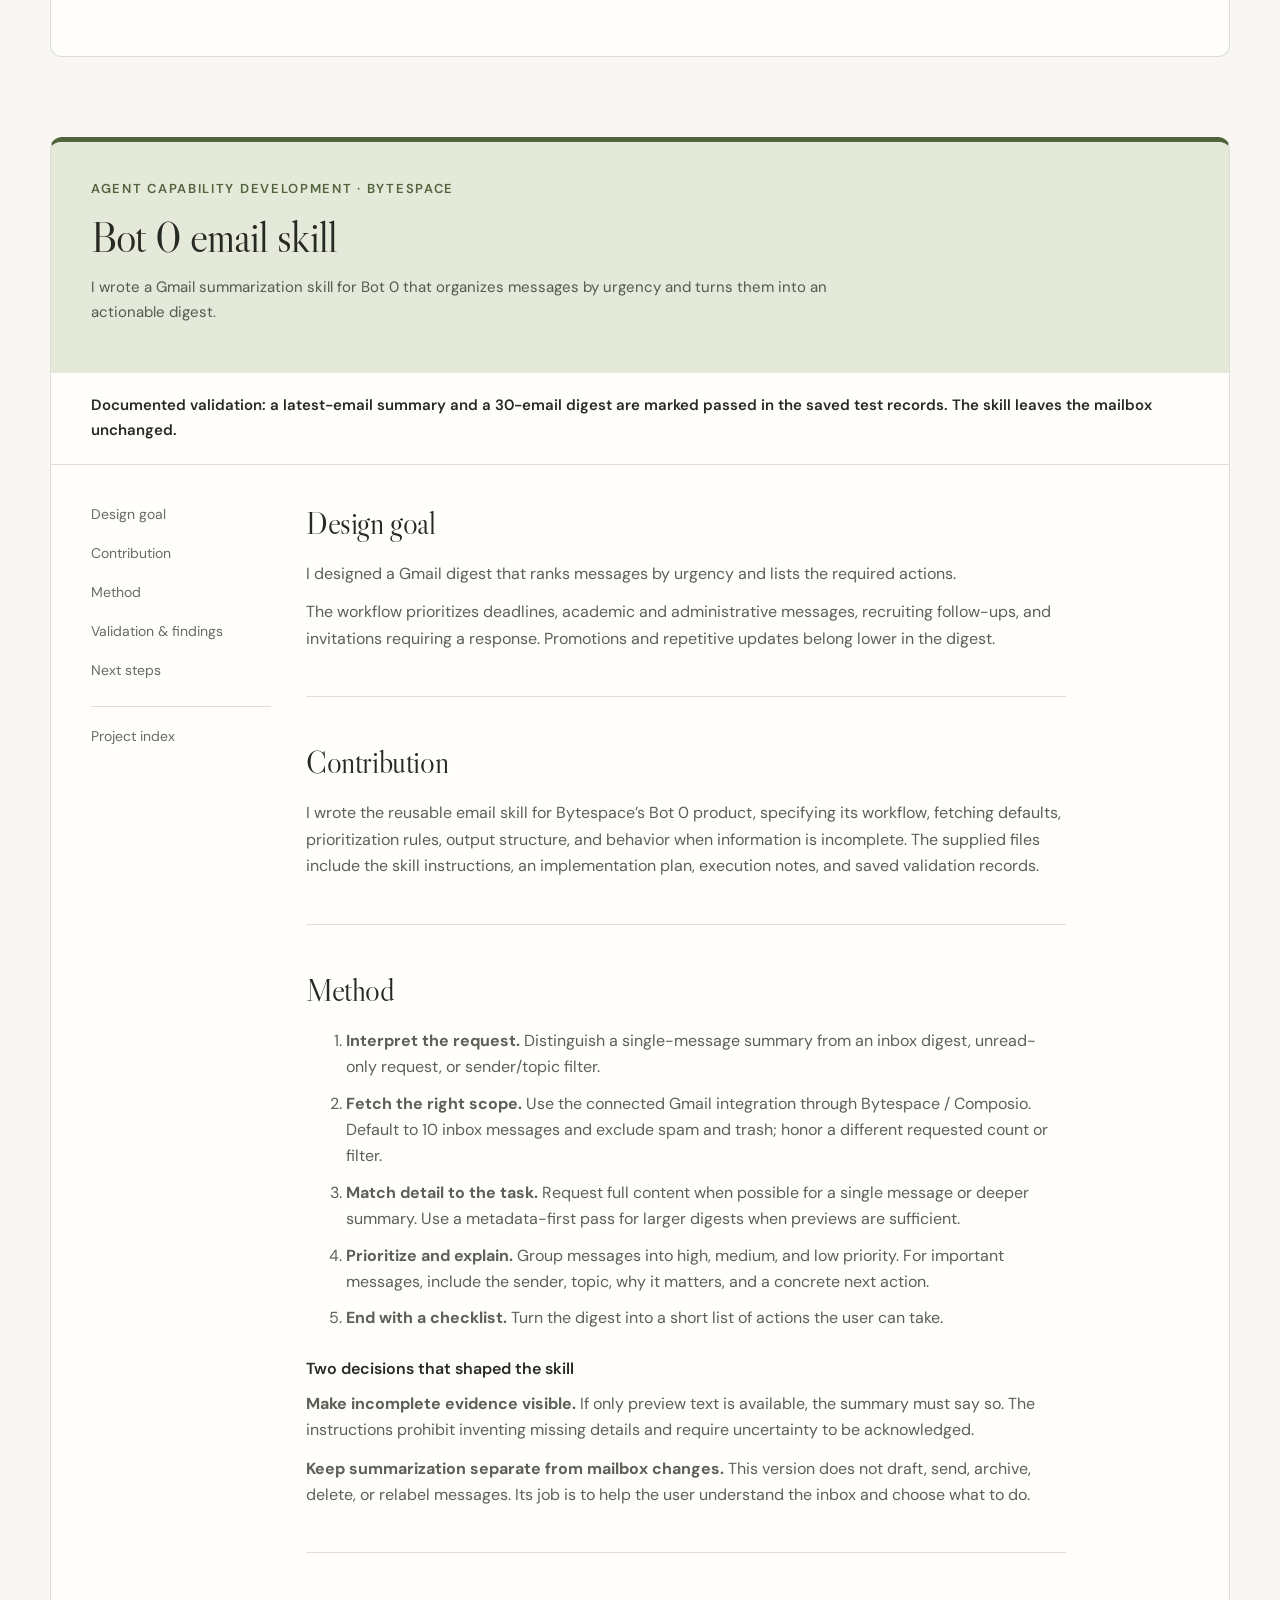
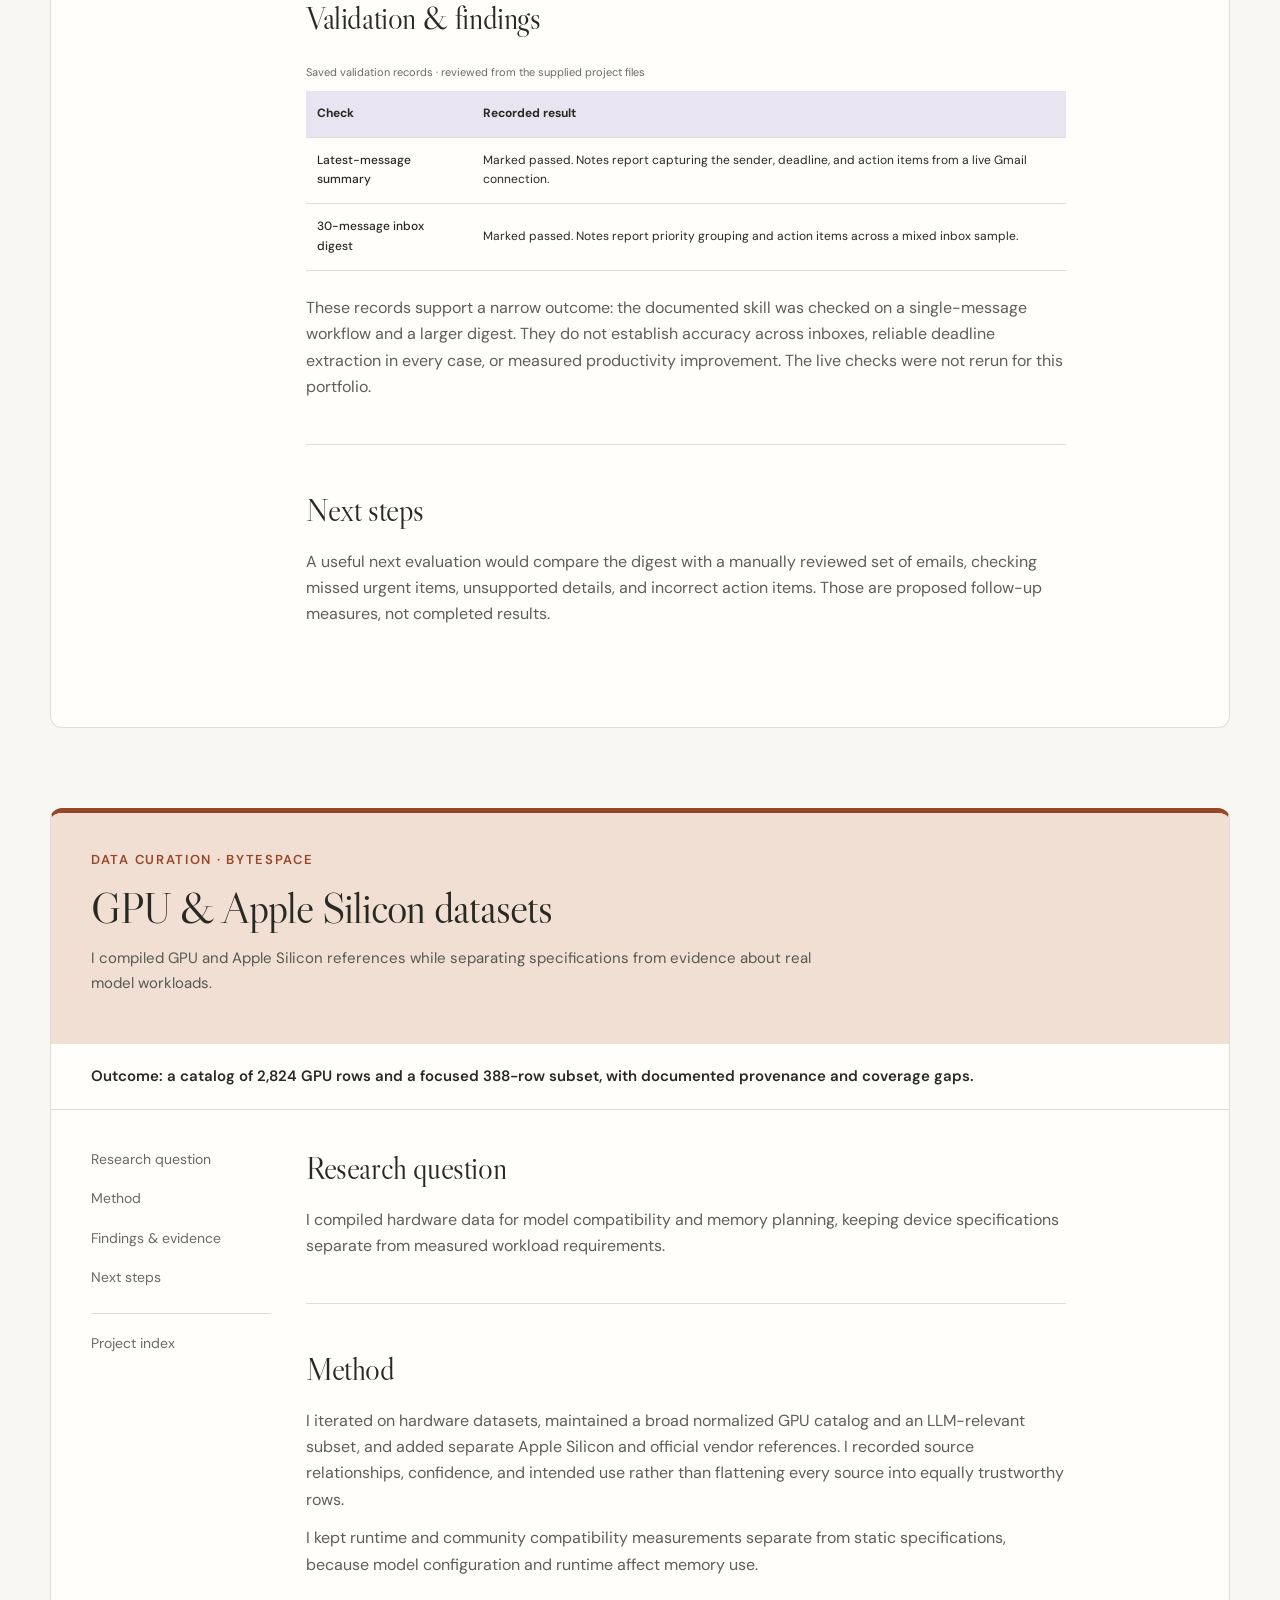
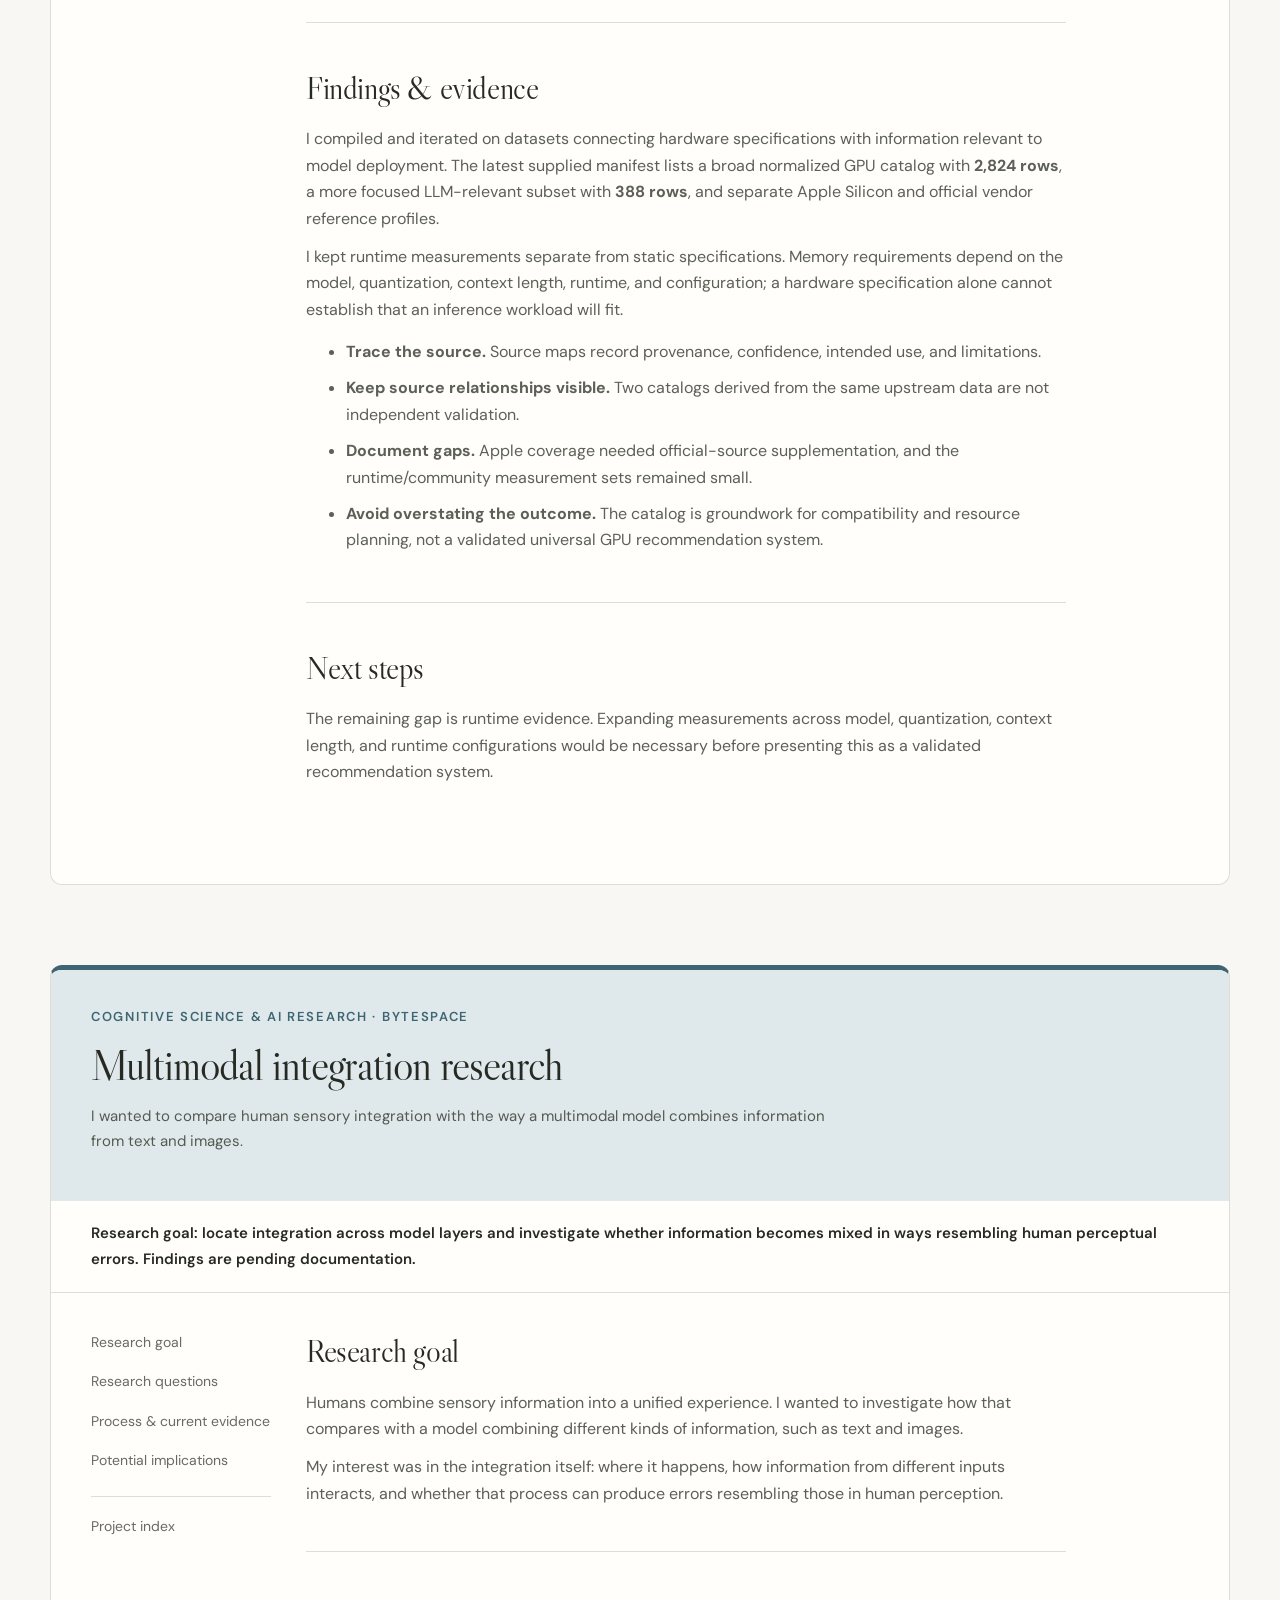
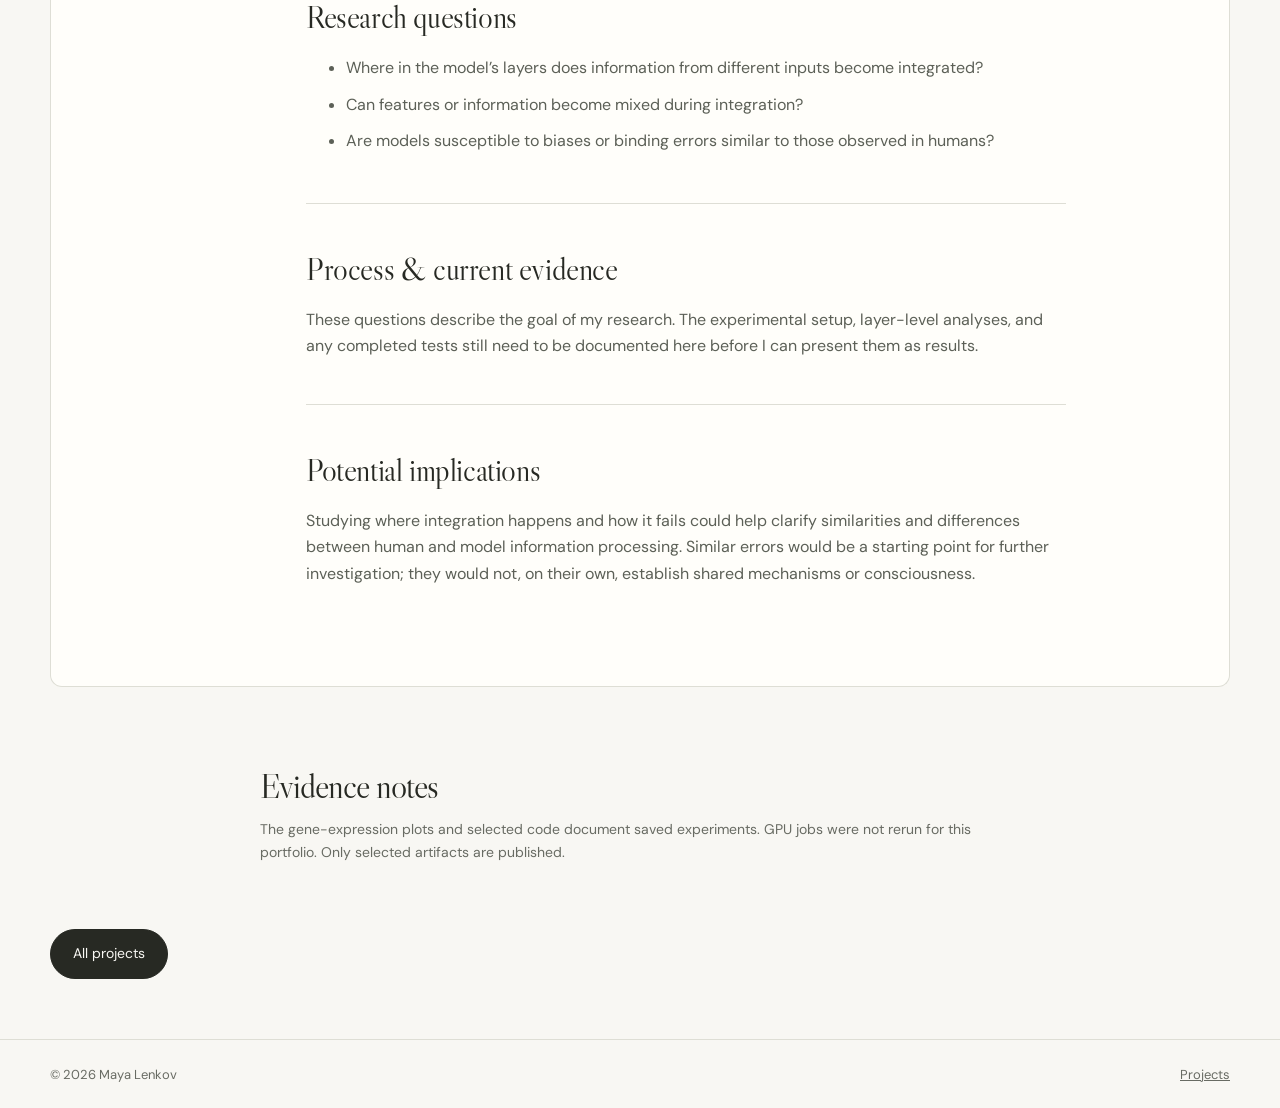
==== commit cdc467c4: "Make homepage a project directory and replace filler copy across portfolio" ====
--- a/bytespace.html
+++ b/bytespace.html
@@ -1,4 +1,4 @@
-<!doctype html><html lang="en"><head><meta charset="UTF-8"><meta name="viewport" content="width=device-width,initial-scale=1"><meta name="description" content="My Bytespace work includes a gene-expression experiment, an email skill for Bot 0, hardware data curation, and research questions about multimodal integration."><meta name="theme-color" content="#f8f7f3"><title>Bytespace Research &amp; Product Work — Maya Lenkov</title><link rel="icon" href="assets/favicon.svg" type="image/svg+xml"><link rel="stylesheet" href="assets/style.css"></head><body><a class="skip" href="#main">Skip to content</a><header><nav class="wrap" aria-label="Main navigation"><a class="logo" href="./">maya lenkov<b>.</b></a><div class="navlinks"><a href="wicds.html">WiCDS</a><a href="personal-projects.html">Personal agents</a><a href="digitas.html">Digitas</a><a href="resume.html">Resume ↗</a><a class="navcontact" href="index.html#contact">Contact ↗</a></div></nav></header><main id="main" class="wrap"><div class="case-hero"><a class="back" href="wicds.html">← Back to WiCDS work</a><div class="eyebrow" style="margin-top:35px">Bytespace · Project lead through WiCDS</div><h1>Different projects. A closer look at each.</h1><p class="lead">My Bytespace work includes a gene-expression experiment, an email skill for Bot 0, hardware data curation, and research questions about multimodal integration.</p><p class="research-intro">Through Women in Computing and Data Science, I led project work for Bytespace across research and AI engineering. These are separate studies, presented with their individual scope and limitations.</p></div><nav id="project-index" class="study-index" aria-label="Choose a Bytespace project"><a class="study-card tone-01" href="#genomics"><span class="eyebrow">Project 01 · Computational biology</span><h2>Testing DNA-derived signals against measured gene expression</h2><p>I compared Enformer summaries with observed expression, then tested whether the relationship survived shuffled baselines.</p><span class="textlink">Read this study ↓</span></a><a class="study-card tone-02" href="#bot0-email"><span class="eyebrow">Project 02 · Agent capability development</span><h2>From a busy inbox to a clear next action</h2><p>I wrote a Gmail summarization skill for Bot 0 that organizes messages by urgency and turns them into an actionable digest.</p><span class="textlink">Read this study ↓</span></a><a class="study-card tone-03" href="#hardware"><span class="eyebrow">Project 03 · Data curation</span><h2>Making hardware information traceable</h2><p>I compiled GPU and Apple Silicon references while separating specifications from evidence about real model workloads.</p><span class="textlink">Read this study ↓</span></a><a class="study-card tone-04" href="#multimodal"><span class="eyebrow">Project 04 · Cognitive science & AI research</span><h2>How do models bind text and images into an experience?</h2><p>I wanted to compare human sensory integration with the way a multimodal model combines information from text and images.</p><span class="textlink">Read this study ↓</span></a></nav><article class="research-study tone-01" id="genomics" aria-labelledby="genomics-title"><div class="study-heading"><span class="study-number" aria-hidden="true">01</span><div><div class="eyebrow">Computational biology · Bytespace</div><h2 id="genomics-title">Testing DNA-derived signals against measured gene expression</h2><p>I compared Enformer summaries with observed expression, then tested whether the relationship survived shuffled baselines.</p></div></div><div class="study-outcome">Finding: tissue-relevant enhancer summaries improved the association, but the selected tests did not establish a statistically significant result.</div><div class="study-layout"><aside class="study-nav" aria-label="Sections in project 01"><a href="#genomics-0">Motivation & research question</a><a href="#genomics-1">My process</a><a href="#genomics-2">Findings & interpretation</a><a href="#genomics-3">Implications & reflection</a><a href="#genomics-4">Selected analysis code</a><a class="back" href="#project-index">All four projects ↑</a></aside><div class="case-content"><section class="study-part" id="genomics-0"><h3>Motivation & research question</h3><p>A model can produce a detailed prediction without that prediction answering the biological question I care about. I investigated a concrete question: could summaries derived from DNA sequence track measured expression across a selected gene panel?</p><p>My focus was on testing that connection, rather than treating a successful model run as evidence of biological usefulness.</p></section><section class="study-part" id="genomics-1"><h3>My process</h3><p>The downloaded expression matrix contained <strong>51 samples and 28,278 gene columns</strong>, while its label file listed 58 samples. I identified the mismatch and checked agreement for overlapping sample labels. I also checked target-gene availability and the HER2 / ERBB2 naming relationship.</p><h4>From data checks to model comparison</h4><ol><li>Selected a panel of <strong>30 genes</strong> and retrieved reference sequences using Ensembl, accounting for transcription-start sites and strand orientation.</li><li>Prepared DNA windows of <strong>196,608 bases</strong> and ran <code>EleutherAI/enformer-preview</code> on Modal. A saved successful run records an NVIDIA L40S and a human output head with 896 positions and 5,313 tracks.</li><li>Compared promoter-proximal summaries with mean observed expression across the cohort.</li><li>Added a proximity-based enhancer baseline and a breast/mammary active-regulatory subset of <strong>74 tracks</strong>, rather than averaging every output track together.</li><li>Used Pearson and Spearman correlations and <strong>1,000 permutations</strong> to assess whether the observed relationship differed from shuffled gene–expression pairings.</li></ol><figure><a href="assets/bytespace-expression-scatter.png" target="_blank" rel="noopener"><img src="assets/bytespace-expression-scatter.png" width="2090" height="1650" loading="lazy" style="width:100%;height:auto;border-radius:6px" alt="Scatter plot of Enformer promoter-proximal summaries versus cohort-mean expression across a 30-gene panel, showing a nearly flat relationship."></a><figcaption>Saved experiment output: each point represents a gene, not an individual patient. Open the image for a larger view.</figcaption></figure></section><section class="study-part" id="genomics-2"><h3>Findings & interpretation</h3><div class="table-scroll"><table class="research-table"><caption>Selected saved results · Correlation across the 30-gene panel</caption><thead><tr><th scope="col">Expression proxy</th><th scope="col">Pearson r</th><th scope="col">Permutation p</th></tr></thead><tbody><tr><th scope="row">Promoter, all tracks</th><td>−0.0418</td><td>0.8312</td></tr><tr><th scope="row">Enhancer, all tracks</th><td>0.2355</td><td>0.2158</td></tr><tr><th scope="row">Enhancer, breast-active tracks</th><td>0.3480</td><td>0.0639</td></tr></tbody></table></div><p>The promoter-only baseline showed essentially no linear association. Enhancer-based summaries improved directionally, especially after selecting relevant tracks, but these selected tests did not cross a conventional p &lt; 0.05 threshold. The track-filtered comparison also tested other summaries, so the strongest result is exploratory rather than an independently validated finding.</p><figure><a href="assets/bytespace-permutation.png" target="_blank" rel="noopener"><img src="assets/bytespace-permutation.png" width="2090" height="1430" loading="lazy" style="width:100%;height:auto;border-radius:6px" alt="Histogram of correlations from 1,000 random pairings, with the observed promoter correlation near the center of the null distribution."></a><figcaption>The observed promoter correlation lies well within the distribution generated by shuffled pairings.</figcaption></figure><h3>What I can conclude—and what I cannot</h3><p>This baseline did not demonstrate that the chosen Enformer summaries predict cohort-mean expression. It does not establish that Enformer is generally ineffective. Reference-sequence regulatory predictions and patient expression measurements are different quantities; tissue context, preprocessing, and the chosen summary all affect the comparison.</p><p>The enhancer baseline used proximity-based regulatory annotations rather than a validated enhancer–gene interaction map. This was an exploratory cross-gene comparison, not a patient-level prediction model or a clinical evaluation.</p></section><section class="study-part" id="genomics-3"><h3>Implications & reflection</h3><p>The useful result was a clearer boundary around what this baseline could support. The promoter summary did not track measured expression, and the stronger enhancer result remained exploratory. I could narrow the next question to tissue context and regulatory summaries without claiming that the model had solved expression prediction.</p><p>A stronger follow-up would use a validated enhancer–gene interaction map and evaluate a chosen summary on independent data. Those steps are proposed next work, not completed validation.</p></section><section class="study-part" id="genomics-4"><h3>Selected analysis code</h3><p>This excerpt comes from the track-filtered comparison script. It holds the model summaries fixed, shuffles the expression values, and compares the observed correlation with the resulting null distribution.</p><details class="evidence"><summary style="display:flex;justify-content:space-between;padding:0"><strong>View permutation-test excerpt</strong><span aria-hidden="true">+</span></summary><pre class="code-sample"><code># Selected original analysis excerpt from build_track_filtered_enformer_comparison.py.
+<!doctype html><html lang="en"><head><meta charset="UTF-8"><meta name="viewport" content="width=device-width,initial-scale=1"><meta name="description" content="My Bytespace work includes a gene-expression experiment, an email skill for Bot 0, hardware data curation, and research questions about multimodal integration."><meta name="theme-color" content="#f8f7f3"><title>Bytespace Research &amp; Product Work — Maya Lenkov</title><link rel="icon" href="assets/favicon.svg" type="image/svg+xml"><link rel="stylesheet" href="assets/style.css"></head><body><a class="skip" href="#main">Skip to content</a><header><nav class="wrap" aria-label="Main navigation"><a class="logo" href="index.html">maya lenkov<b>.</b></a><div class="navlinks"><a href="index.html#work">Projects</a><a href="wicds.html">Women in data science club</a><a href="resume.html">Resume</a><a href="index.html#contact">Contact</a></div></nav></header><main id="main" class="wrap"><div class="case-hero"><a class="back" href="wicds.html">Club projects</a><div class="eyebrow" style="margin-top:35px">Bytespace · Project lead through Women in data science club</div><h1>Bytespace projects</h1><p class="lead">My Bytespace work includes a gene-expression experiment, an email skill for Bot 0, hardware data curation, and research questions about multimodal integration.</p><p class="research-intro">Through Women in data science club, I led project work for Bytespace across research and AI engineering. </p></div><nav id="project-index" class="study-index" aria-label="Choose a Bytespace project"><a class="study-card tone-01" href="#genomics"><span class="eyebrow">Computational biology</span><h2>Gene-expression analysis with Enformer</h2><p>I compared Enformer summaries with observed expression, then tested whether the relationship survived shuffled baselines.</p><span class="textlink">Project details</span></a><a class="study-card tone-02" href="#bot0-email"><span class="eyebrow">Agent capability development</span><h2>Bot 0 email skill</h2><p>I wrote a Gmail summarization skill for Bot 0 that organizes messages by urgency and turns them into an actionable digest.</p><span class="textlink">Project details</span></a><a class="study-card tone-03" href="#hardware"><span class="eyebrow">Data curation</span><h2>GPU & Apple Silicon datasets</h2><p>I compiled GPU and Apple Silicon references while separating specifications from evidence about real model workloads.</p><span class="textlink">Project details</span></a><a class="study-card tone-04" href="#multimodal"><span class="eyebrow">Cognitive science & AI research</span><h2>Multimodal integration research</h2><p>I wanted to compare human sensory integration with the way a multimodal model combines information from text and images.</p><span class="textlink">Project details</span></a></nav><article class="research-study tone-01" id="genomics" aria-labelledby="genomics-title"><div class="study-heading"><div><div class="eyebrow">Computational biology · Bytespace</div><h2 id="genomics-title">Gene-expression analysis with Enformer</h2><p>I compared Enformer summaries with observed expression, then tested whether the relationship survived shuffled baselines.</p></div></div><div class="study-outcome">Finding: tissue-relevant enhancer summaries improved the association, but the selected tests did not establish a statistically significant result.</div><div class="study-layout"><aside class="study-nav" aria-label="Sections in project 01"><a href="#genomics-0">Research question</a><a href="#genomics-1">Method</a><a href="#genomics-2">Findings & interpretation</a><a href="#genomics-3">Next steps</a><a href="#genomics-4">Selected analysis code</a><a class="back" href="#project-index">Project index</a></aside><div class="case-content"><section class="study-part" id="genomics-0"><h3>Research question</h3><p>I tested whether Enformer output summaries correlate with measured expression across a 30-gene panel.</p></section><section class="study-part" id="genomics-1"><h3>Method</h3><p>The downloaded expression matrix contained <strong>51 samples and 28,278 gene columns</strong>, while its label file listed 58 samples. I identified the mismatch and checked agreement for overlapping sample labels. I also checked target-gene availability and the HER2 / ERBB2 naming relationship.</p><h4>From data checks to model comparison</h4><ol><li>Selected a panel of <strong>30 genes</strong> and retrieved reference sequences using Ensembl, accounting for transcription-start sites and strand orientation.</li><li>Prepared DNA windows of <strong>196,608 bases</strong> and ran <code>EleutherAI/enformer-preview</code> on Modal. A saved successful run records an NVIDIA L40S and a human output head with 896 positions and 5,313 tracks.</li><li>Compared promoter-proximal summaries with mean observed expression across the cohort.</li><li>Added a proximity-based enhancer baseline and a breast/mammary active-regulatory subset of <strong>74 tracks</strong>, rather than averaging every output track together.</li><li>Used Pearson and Spearman correlations and <strong>1,000 permutations</strong> to assess whether the observed relationship differed from shuffled gene–expression pairings.</li></ol><figure><a href="assets/bytespace-expression-scatter.png" target="_blank" rel="noopener"><img src="assets/bytespace-expression-scatter.png" width="2090" height="1650" loading="lazy" style="width:100%;height:auto;border-radius:6px" alt="Scatter plot of Enformer promoter-proximal summaries versus cohort-mean expression across a 30-gene panel, showing a nearly flat relationship."></a><figcaption>Saved experiment output: each point represents a gene, not an individual patient. Open the image for a larger view.</figcaption></figure></section><section class="study-part" id="genomics-2"><h3>Findings & interpretation</h3><div class="table-scroll"><table class="research-table"><caption>Selected saved results · Correlation across the 30-gene panel</caption><thead><tr><th scope="col">Expression proxy</th><th scope="col">Pearson r</th><th scope="col">Permutation p</th></tr></thead><tbody><tr><th scope="row">Promoter, all tracks</th><td>−0.0418</td><td>0.8312</td></tr><tr><th scope="row">Enhancer, all tracks</th><td>0.2355</td><td>0.2158</td></tr><tr><th scope="row">Enhancer, breast-active tracks</th><td>0.3480</td><td>0.0639</td></tr></tbody></table></div><p>The promoter-only baseline showed essentially no linear association. Enhancer-based summaries improved directionally, especially after selecting relevant tracks, but these selected tests did not cross a conventional p &lt; 0.05 threshold. The track-filtered comparison also tested other summaries, so the strongest result is exploratory rather than an independently validated finding.</p><figure><a href="assets/bytespace-permutation.png" target="_blank" rel="noopener"><img src="assets/bytespace-permutation.png" width="2090" height="1430" loading="lazy" style="width:100%;height:auto;border-radius:6px" alt="Histogram of correlations from 1,000 random pairings, with the observed promoter correlation near the center of the null distribution."></a><figcaption>The observed promoter correlation lies well within the distribution generated by shuffled pairings.</figcaption></figure><h3>Interpretation</h3><p>This baseline did not demonstrate that the chosen Enformer summaries predict cohort-mean expression. It does not establish that Enformer is generally ineffective. Reference-sequence regulatory predictions and patient expression measurements are different quantities; tissue context, preprocessing, and the chosen summary all affect the comparison.</p><p>The enhancer baseline used proximity-based regulatory annotations rather than a validated enhancer–gene interaction map. This was an exploratory cross-gene comparison, not a patient-level prediction model or a clinical evaluation.</p></section><section class="study-part" id="genomics-3"><h3>Next steps</h3><p>A stronger follow-up would use a validated enhancer–gene interaction map and evaluate a chosen summary on independent data. Those steps are proposed next work, not completed validation.</p></section><section class="study-part" id="genomics-4"><h3>Selected analysis code</h3><p>This excerpt comes from the track-filtered comparison script. It holds the model summaries fixed, shuffles the expression values, and compares the observed correlation with the resulting null distribution.</p><details class="evidence"><summary style="display:flex;justify-content:space-between;padding:0"><strong>View permutation-test excerpt</strong><span aria-hidden="true">+</span></summary><pre class="code-sample"><code># Selected original analysis excerpt from build_track_filtered_enformer_comparison.py.
 # Imports and constants included for context; no source patient data is included.
 import numpy as np
 import pandas as pd
@@ -28,4 +28,4 @@
         &#x27;two_sided_empirical_p_value&#x27;: float((np.sum(np.abs(values) &gt;= abs(observed)) + 1) / (len(values) + 1)),
         &#x27;observed_percentile_in_null&#x27;: float((values &lt;= observed).mean() * 100.0),
     }, perm
-</code></pre></details><p><a class="textlink" href="assets/bytespace-permutation-excerpt.py" download>Download the Python excerpt ↗</a></p><p>The excerpt is selected from the original analysis; imports and constants are included for context. It does not include patient-level source data or the surrounding infrastructure.</p></section></div></div></article><article class="research-study tone-02" id="bot0-email" aria-labelledby="bot0-email-title"><div class="study-heading"><span class="study-number" aria-hidden="true">02</span><div><div class="eyebrow">Agent capability development · Bytespace</div><h2 id="bot0-email-title">From a busy inbox to a clear next action</h2><p>I wrote a Gmail summarization skill for Bot 0 that organizes messages by urgency and turns them into an actionable digest.</p></div></div><div class="study-outcome">Documented validation: a latest-email summary and a 30-email digest are marked passed in the saved test records. The skill leaves the mailbox unchanged.</div><div class="study-layout"><aside class="study-nav" aria-label="Sections in project 02"><a href="#bot0-email-0">Motivation & design question</a><a href="#bot0-email-1">My contribution</a><a href="#bot0-email-2">My process</a><a href="#bot0-email-3">Validation & findings</a><a href="#bot0-email-4">Implications & reflection</a><a class="back" href="#project-index">All four projects ↑</a></aside><div class="case-content"><section class="study-part" id="bot0-email-0"><h3>Motivation & design question</h3><p>A shorter version of an inbox is only useful if it helps someone decide what to do next. I designed this skill around that question: how can Bot 0 surface the messages that matter, explain why they matter, and identify the next action?</p><p>The workflow prioritizes deadlines, academic and administrative messages, recruiting follow-ups, and invitations requiring a response. Promotions and repetitive updates belong lower in the digest.</p></section><section class="study-part" id="bot0-email-1"><h3>My contribution</h3><p>I wrote the reusable email skill for Bytespace’s Bot 0 product, specifying its workflow, fetching defaults, prioritization rules, output structure, and behavior when information is incomplete. The supplied files include the skill instructions, an implementation plan, execution notes, and saved validation records.</p></section><section class="study-part" id="bot0-email-2"><h3>My process</h3><ol><li><strong>Interpret the request.</strong> Distinguish a single-message summary from an inbox digest, unread-only request, or sender/topic filter.</li><li><strong>Fetch the right scope.</strong> Use the connected Gmail integration through Bytespace / Composio. Default to 10 inbox messages and exclude spam and trash; honor a different requested count or filter.</li><li><strong>Match detail to the task.</strong> Request full content when possible for a single message or deeper summary. Use a metadata-first pass for larger digests when previews are sufficient.</li><li><strong>Prioritize and explain.</strong> Group messages into high, medium, and low priority. For important messages, include the sender, topic, why it matters, and a concrete next action.</li><li><strong>End with a checklist.</strong> Turn the digest into a short list of actions the user can take.</li></ol><h4>Two decisions that shaped the skill</h4><p><strong>Make incomplete evidence visible.</strong> If only preview text is available, the summary must say so. The instructions prohibit inventing missing details and require uncertainty to be acknowledged.</p><p><strong>Keep summarization separate from mailbox changes.</strong> This version does not draft, send, archive, delete, or relabel messages. Its job is to help the user understand the inbox and choose what to do.</p></section><section class="study-part" id="bot0-email-3"><h3>Validation & findings</h3><div class="table-scroll"><table class="research-table"><caption>Saved validation records · reviewed from the supplied project files</caption><thead><tr><th scope="col">Check</th><th scope="col">Recorded result</th></tr></thead><tbody><tr><th scope="row">Latest-message summary</th><td>Marked passed. Notes report capturing the sender, deadline, and action items from a live Gmail connection.</td></tr><tr><th scope="row">30-message inbox digest</th><td>Marked passed. Notes report priority grouping and action items across a mixed inbox sample.</td></tr></tbody></table></div><p>These records support a narrow outcome: the documented skill was checked on a single-message workflow and a larger digest. They do not establish accuracy across inboxes, reliable deadline extraction in every case, or measured productivity improvement. The live checks were not rerun for this portfolio.</p></section><section class="study-part" id="bot0-email-4"><h3>Implications & reflection</h3><p>The central design contribution was defining what an actionable summary should contain. Sender and subject alone are not enough; the digest also needs to explain why a message matters and what the user should do next.</p><p>The project also made the boundary between retrieval and interpretation explicit. A preview-based summary has less evidence than a full-message summary, and the output should communicate that difference.</p><p>A useful next evaluation would compare the digest with a manually reviewed set of emails, checking missed urgent items, unsupported details, and incorrect action items. Those are proposed follow-up measures, not completed results.</p></section></div></div></article><article class="research-study tone-03" id="hardware" aria-labelledby="hardware-title"><div class="study-heading"><span class="study-number" aria-hidden="true">03</span><div><div class="eyebrow">Data curation · Bytespace</div><h2 id="hardware-title">Making hardware information traceable</h2><p>I compiled GPU and Apple Silicon references while separating specifications from evidence about real model workloads.</p></div></div><div class="study-outcome">Outcome: a catalog of 2,824 GPU rows and a focused 388-row subset, with documented provenance and coverage gaps.</div><div class="study-layout"><aside class="study-nav" aria-label="Sections in project 03"><a href="#hardware-0">Motivation & research question</a><a href="#hardware-1">My process</a><a href="#hardware-2">Findings & evidence</a><a href="#hardware-3">Implications & reflection</a><a class="back" href="#project-index">All four projects ↑</a></aside><div class="case-content"><section class="study-part" id="hardware-0"><h3>Motivation & research question</h3><p>Choosing hardware for a model raises a deceptively simple question: will this workload fit? I approached the data behind that question by distinguishing what a device specification tells me from what an observed runtime measurement can establish.</p></section><section class="study-part" id="hardware-1"><h3>My process</h3><p>I iterated on hardware datasets, maintained a broad normalized GPU catalog and an LLM-relevant subset, and added separate Apple Silicon and official vendor references. I recorded source relationships, confidence, and intended use rather than flattening every source into equally trustworthy rows.</p><p>I kept runtime and community compatibility measurements separate from static specifications, because model configuration and runtime affect memory use.</p></section><section class="study-part" id="hardware-2"><h3>Findings & evidence</h3><p>I compiled and iterated on datasets connecting hardware specifications with information relevant to model deployment. The latest supplied manifest lists a broad normalized GPU catalog with <strong>2,824 rows</strong>, a more focused LLM-relevant subset with <strong>388 rows</strong>, and separate Apple Silicon and official vendor reference profiles.</p><p>I kept runtime measurements separate from static specifications. Memory requirements depend on the model, quantization, context length, runtime, and configuration; a hardware specification alone cannot establish that an inference workload will fit.</p><ul><li><strong>Trace the source.</strong> Source maps record provenance, confidence, intended use, and limitations.</li><li><strong>Keep source relationships visible.</strong> Two catalogs derived from the same upstream data are not independent validation.</li><li><strong>Document gaps.</strong> Apple coverage needed official-source supplementation, and the runtime/community measurement sets remained small.</li><li><strong>Avoid overstating the outcome.</strong> The catalog is groundwork for compatibility and resource planning, not a validated universal GPU recommendation system.</li></ul></section><section class="study-part" id="hardware-3"><h3>Implications & reflection</h3><p>The value of the catalog is its traceability as well as its coverage: a future compatibility decision can account for where a claim came from and whether it describes a specification or a tested workload.</p><p>The remaining gap is runtime evidence. Expanding measurements across model, quantization, context length, and runtime configurations would be necessary before presenting this as a validated recommendation system.</p></section></div></div></article><article class="research-study tone-04" id="multimodal" aria-labelledby="multimodal-title"><div class="study-heading"><span class="study-number" aria-hidden="true">04</span><div><div class="eyebrow">Cognitive science & AI research · Bytespace</div><h2 id="multimodal-title">How do models bind text and images into an experience?</h2><p>I wanted to compare human sensory integration with the way a multimodal model combines information from text and images.</p></div></div><div class="study-outcome">Research goal: locate integration across model layers and investigate whether information becomes mixed in ways resembling human perceptual errors. Findings are pending documentation.</div><div class="study-layout"><aside class="study-nav" aria-label="Sections in project 04"><a href="#multimodal-0">My motivation</a><a href="#multimodal-1">Research questions</a><a href="#multimodal-2">Process & current evidence</a><a href="#multimodal-3">Potential implications</a><a class="back" href="#project-index">All four projects ↑</a></aside><div class="case-content"><section class="study-part" id="multimodal-0"><h3>My motivation</h3><p>Humans combine sensory information into a unified experience. I wanted to investigate how that compares with a model combining different kinds of information, such as text and images.</p><p>My interest was in the integration itself: where it happens, how information from different inputs interacts, and whether that process can produce errors resembling those in human perception.</p></section><section class="study-part" id="multimodal-1"><h3>Research questions</h3><ul><li>Where in the model’s layers does information from different inputs become integrated?</li><li>Can features or information become mixed during integration?</li><li>Are models susceptible to biases or binding errors similar to those observed in humans?</li></ul></section><section class="study-part" id="multimodal-2"><h3>Process & current evidence</h3><p>These questions describe the goal of my research. The experimental setup, layer-level analyses, and any completed tests still need to be documented here before I can present them as results.</p></section><section class="study-part" id="multimodal-3"><h3>Potential implications</h3><p>Studying where integration happens and how it fails could help clarify similarities and differences between human and model information processing. Similar errors would be a starting point for further investigation; they would not, on their own, establish shared mechanisms or consciousness.</p></section></div></div></article><section class="research-context"><h2>Broader research context</h2><p>Through Women in Computing and Data Science, I worked with Bytespace across research and product development. Each project above distinguishes my contribution, available evidence, and work that still needs to be documented.</p><p>The gene-expression plots and selected code document saved experiments. GPU jobs were not rerun for this portfolio. Only selected artifacts are published.</p></section><div class="actions" style="margin-bottom:60px"><a class="button" href="index.html#work">Explore more work ↗</a></div></main><footer><div class="wrap footer-inner"><span>© 2026 Maya Lenkov</span><a href="index.html#work">Back to selected work ↑</a></div></footer></body></html>+</code></pre></details><p><a class="textlink" href="assets/bytespace-permutation-excerpt.py" download>Download Python excerpt</a></p><p>The excerpt is selected from the original analysis; imports and constants are included for context. It does not include patient-level source data or the surrounding infrastructure.</p></section></div></div></article><article class="research-study tone-02" id="bot0-email" aria-labelledby="bot0-email-title"><div class="study-heading"><div><div class="eyebrow">Agent capability development · Bytespace</div><h2 id="bot0-email-title">Bot 0 email skill</h2><p>I wrote a Gmail summarization skill for Bot 0 that organizes messages by urgency and turns them into an actionable digest.</p></div></div><div class="study-outcome">Documented validation: a latest-email summary and a 30-email digest are marked passed in the saved test records. The skill leaves the mailbox unchanged.</div><div class="study-layout"><aside class="study-nav" aria-label="Sections in project 02"><a href="#bot0-email-0">Design goal</a><a href="#bot0-email-1">Contribution</a><a href="#bot0-email-2">Method</a><a href="#bot0-email-3">Validation & findings</a><a href="#bot0-email-4">Next steps</a><a class="back" href="#project-index">Project index</a></aside><div class="case-content"><section class="study-part" id="bot0-email-0"><h3>Design goal</h3><p>I designed a Gmail digest that ranks messages by urgency and lists the required actions.</p><p>The workflow prioritizes deadlines, academic and administrative messages, recruiting follow-ups, and invitations requiring a response. Promotions and repetitive updates belong lower in the digest.</p></section><section class="study-part" id="bot0-email-1"><h3>Contribution</h3><p>I wrote the reusable email skill for Bytespace’s Bot 0 product, specifying its workflow, fetching defaults, prioritization rules, output structure, and behavior when information is incomplete. The supplied files include the skill instructions, an implementation plan, execution notes, and saved validation records.</p></section><section class="study-part" id="bot0-email-2"><h3>Method</h3><ol><li><strong>Interpret the request.</strong> Distinguish a single-message summary from an inbox digest, unread-only request, or sender/topic filter.</li><li><strong>Fetch the right scope.</strong> Use the connected Gmail integration through Bytespace / Composio. Default to 10 inbox messages and exclude spam and trash; honor a different requested count or filter.</li><li><strong>Match detail to the task.</strong> Request full content when possible for a single message or deeper summary. Use a metadata-first pass for larger digests when previews are sufficient.</li><li><strong>Prioritize and explain.</strong> Group messages into high, medium, and low priority. For important messages, include the sender, topic, why it matters, and a concrete next action.</li><li><strong>End with a checklist.</strong> Turn the digest into a short list of actions the user can take.</li></ol><h4>Two decisions that shaped the skill</h4><p><strong>Make incomplete evidence visible.</strong> If only preview text is available, the summary must say so. The instructions prohibit inventing missing details and require uncertainty to be acknowledged.</p><p><strong>Keep summarization separate from mailbox changes.</strong> This version does not draft, send, archive, delete, or relabel messages. Its job is to help the user understand the inbox and choose what to do.</p></section><section class="study-part" id="bot0-email-3"><h3>Validation & findings</h3><div class="table-scroll"><table class="research-table"><caption>Saved validation records · reviewed from the supplied project files</caption><thead><tr><th scope="col">Check</th><th scope="col">Recorded result</th></tr></thead><tbody><tr><th scope="row">Latest-message summary</th><td>Marked passed. Notes report capturing the sender, deadline, and action items from a live Gmail connection.</td></tr><tr><th scope="row">30-message inbox digest</th><td>Marked passed. Notes report priority grouping and action items across a mixed inbox sample.</td></tr></tbody></table></div><p>These records support a narrow outcome: the documented skill was checked on a single-message workflow and a larger digest. They do not establish accuracy across inboxes, reliable deadline extraction in every case, or measured productivity improvement. The live checks were not rerun for this portfolio.</p></section><section class="study-part" id="bot0-email-4"><h3>Next steps</h3><p>A useful next evaluation would compare the digest with a manually reviewed set of emails, checking missed urgent items, unsupported details, and incorrect action items. Those are proposed follow-up measures, not completed results.</p></section></div></div></article><article class="research-study tone-03" id="hardware" aria-labelledby="hardware-title"><div class="study-heading"><div><div class="eyebrow">Data curation · Bytespace</div><h2 id="hardware-title">GPU & Apple Silicon datasets</h2><p>I compiled GPU and Apple Silicon references while separating specifications from evidence about real model workloads.</p></div></div><div class="study-outcome">Outcome: a catalog of 2,824 GPU rows and a focused 388-row subset, with documented provenance and coverage gaps.</div><div class="study-layout"><aside class="study-nav" aria-label="Sections in project 03"><a href="#hardware-0">Research question</a><a href="#hardware-1">Method</a><a href="#hardware-2">Findings & evidence</a><a href="#hardware-3">Next steps</a><a class="back" href="#project-index">Project index</a></aside><div class="case-content"><section class="study-part" id="hardware-0"><h3>Research question</h3><p>I compiled hardware data for model compatibility and memory planning, keeping device specifications separate from measured workload requirements.</p></section><section class="study-part" id="hardware-1"><h3>Method</h3><p>I iterated on hardware datasets, maintained a broad normalized GPU catalog and an LLM-relevant subset, and added separate Apple Silicon and official vendor references. I recorded source relationships, confidence, and intended use rather than flattening every source into equally trustworthy rows.</p><p>I kept runtime and community compatibility measurements separate from static specifications, because model configuration and runtime affect memory use.</p></section><section class="study-part" id="hardware-2"><h3>Findings & evidence</h3><p>I compiled and iterated on datasets connecting hardware specifications with information relevant to model deployment. The latest supplied manifest lists a broad normalized GPU catalog with <strong>2,824 rows</strong>, a more focused LLM-relevant subset with <strong>388 rows</strong>, and separate Apple Silicon and official vendor reference profiles.</p><p>I kept runtime measurements separate from static specifications. Memory requirements depend on the model, quantization, context length, runtime, and configuration; a hardware specification alone cannot establish that an inference workload will fit.</p><ul><li><strong>Trace the source.</strong> Source maps record provenance, confidence, intended use, and limitations.</li><li><strong>Keep source relationships visible.</strong> Two catalogs derived from the same upstream data are not independent validation.</li><li><strong>Document gaps.</strong> Apple coverage needed official-source supplementation, and the runtime/community measurement sets remained small.</li><li><strong>Avoid overstating the outcome.</strong> The catalog is groundwork for compatibility and resource planning, not a validated universal GPU recommendation system.</li></ul></section><section class="study-part" id="hardware-3"><h3>Next steps</h3><p>The remaining gap is runtime evidence. Expanding measurements across model, quantization, context length, and runtime configurations would be necessary before presenting this as a validated recommendation system.</p></section></div></div></article><article class="research-study tone-04" id="multimodal" aria-labelledby="multimodal-title"><div class="study-heading"><div><div class="eyebrow">Cognitive science & AI research · Bytespace</div><h2 id="multimodal-title">Multimodal integration research</h2><p>I wanted to compare human sensory integration with the way a multimodal model combines information from text and images.</p></div></div><div class="study-outcome">Research goal: locate integration across model layers and investigate whether information becomes mixed in ways resembling human perceptual errors. Findings are pending documentation.</div><div class="study-layout"><aside class="study-nav" aria-label="Sections in project 04"><a href="#multimodal-0">Research goal</a><a href="#multimodal-1">Research questions</a><a href="#multimodal-2">Process & current evidence</a><a href="#multimodal-3">Potential implications</a><a class="back" href="#project-index">Project index</a></aside><div class="case-content"><section class="study-part" id="multimodal-0"><h3>Research goal</h3><p>Humans combine sensory information into a unified experience. I wanted to investigate how that compares with a model combining different kinds of information, such as text and images.</p><p>My interest was in the integration itself: where it happens, how information from different inputs interacts, and whether that process can produce errors resembling those in human perception.</p></section><section class="study-part" id="multimodal-1"><h3>Research questions</h3><ul><li>Where in the model’s layers does information from different inputs become integrated?</li><li>Can features or information become mixed during integration?</li><li>Are models susceptible to biases or binding errors similar to those observed in humans?</li></ul></section><section class="study-part" id="multimodal-2"><h3>Process & current evidence</h3><p>These questions describe the goal of my research. The experimental setup, layer-level analyses, and any completed tests still need to be documented here before I can present them as results.</p></section><section class="study-part" id="multimodal-3"><h3>Potential implications</h3><p>Studying where integration happens and how it fails could help clarify similarities and differences between human and model information processing. Similar errors would be a starting point for further investigation; they would not, on their own, establish shared mechanisms or consciousness.</p></section></div></div></article><section class="research-context"><h2>Evidence notes</h2><p>The gene-expression plots and selected code document saved experiments. GPU jobs were not rerun for this portfolio. Only selected artifacts are published.</p></section><div class="actions" style="margin-bottom:60px"><a class="button" href="index.html#work">All projects</a></div></main><footer><div class="wrap footer-inner"><span>© 2026 Maya Lenkov</span><a href="index.html#work">Projects</a></div></footer></body></html>
--- a/assets/style.css
+++ b/assets/style.css
@@ -1,5 +1,5 @@
 @import url('https://fonts.googleapis.com/css2?family=DM+Sans:wght@400;500;600;700&family=Libre+Caslon+Display&display=swap');
-:root{--paper:#f8f7f3;--ink:#272923;--muted:#686b63;--line:#deded5;--purple:#e8e4f2;--orange:#cc542e;--green:#e4e9da;--serif:'Libre Caslon Display',Georgia,serif;--sans:'DM Sans',Arial,sans-serif}*{box-sizing:border-box}html{scroll-behavior:smooth;scroll-padding-top:90px}body{margin:0;background:var(--paper);color:var(--ink);font-family:var(--sans);font-size:16px;line-height:1.65}a{color:inherit}button{font:inherit;color:inherit}a,button{-webkit-tap-highlight-color:transparent}a:focus-visible,button:focus-visible,summary:focus-visible{outline:3px solid var(--orange);outline-offset:5px}.wrap{width:min(1180px,calc(100% - 80px));margin:auto}.skip{position:fixed;top:-80px;left:10px;background:white;padding:10px;z-index:100}.skip:focus{top:10px}header{border-bottom:1px solid var(--line);position:sticky;top:0;z-index:20;background:rgba(248,247,243,.97)}nav{height:84px;display:flex;align-items:center;justify-content:space-between;gap:25px}.logo{font-weight:700;text-decoration:none;letter-spacing:-.7px;font-size:21px}.logo b{color:var(--orange)}.navlinks{display:flex;gap:28px;align-items:center}.navlinks a{font-size:13px;text-decoration:none}.navlinks a:hover,.textlink:hover{color:var(--orange)}.navlinks .navcontact{border:1px solid var(--ink);padding:8px 17px;border-radius:30px}.eyebrow{font-size:11px;letter-spacing:1.7px;text-transform:uppercase;font-weight:600;display:flex;gap:11px;align-items:center}.dot{width:7px;height:7px;background:var(--orange);border-radius:50%;display:inline-block}.hero{padding:83px 0 62px;position:relative}.hero h1{font-family:var(--serif);font-weight:400;font-size:clamp(60px,7.7vw,108px);line-height:1.02;letter-spacing:-3px;margin:30px 0}.hero h1 em{font-weight:400;color:var(--orange)}.hero-description{max-width:550px;color:var(--muted);font-size:17px;line-height:1.8}.hero-bottom{display:flex;justify-content:space-between;align-items:end;gap:30px;margin-top:30px}.hero-note{font-size:12px;color:var(--muted);max-width:200px}.button{display:inline-flex;gap:25px;align-items:center;background:var(--ink);color:var(--paper);padding:12px 22px;border-radius:30px;text-decoration:none;font-size:13px;cursor:pointer;border:1px solid var(--ink)}.button:hover{background:var(--orange);border-color:var(--orange)}.button.light{background:transparent;color:var(--ink)}.button.light:hover{background:var(--purple);border-color:var(--ink)}.actions{display:flex;gap:12px;align-items:center;flex-wrap:wrap}.orbit{position:absolute;right:18px;top:30px;width:160px;height:160px;transform:rotate(-12deg)}.orbit svg{width:100%;height:100%;overflow:visible}.strip{border-top:1px solid var(--line);border-bottom:1px solid var(--line);display:flex;justify-content:space-between;padding:20px 0;font-size:11px;text-transform:uppercase;letter-spacing:1.3px;gap:15px;color:var(--muted)}.section{padding:76px 0}.section-heading{display:flex;justify-content:space-between;align-items:end;margin-bottom:30px;gap:20px}h2{font-family:var(--serif);font-size:50px;line-height:1.15;font-weight:400;letter-spacing:-1px;margin:10px 0}h3{font-size:23px;line-height:1.3;letter-spacing:-.6px;margin:12px 0}p{margin:12px 0}.section-heading>p{font-size:13px;color:var(--muted);max-width:300px}.project-grid{display:grid;grid-template-columns:1fr 1fr;gap:36px 26px}.project-card{display:block;text-decoration:none}.project-card.featured{grid-column:1/-1;display:grid;grid-template-columns:1.25fr 1fr;background:var(--purple);border-radius:8px;overflow:hidden}.project-card .visual{height:285px;overflow:hidden;border-radius:7px;position:relative;display:flex;align-items:center;justify-content:center;transition:transform .25s}.project-card:hover .visual{transform:translateY(-4px)}.featured .visual{height:360px;border-radius:0;border-right:1px solid #d3cede}.project-copy{padding:18px 0 0}.featured .project-copy{padding:48px 38px;align-self:center}.project-copy p{font-size:14px;color:var(--muted)}.tags{display:flex;gap:6px;flex-wrap:wrap;margin-top:19px}.tags span{font-size:10px;padding:4px 10px;border:1px solid #bfc0b4;border-radius:30px}.project-title{display:flex;justify-content:space-between;align-items:center;gap:20px}.arrow{font-size:25px;font-weight:400;transition:transform .2s}.project-card:hover .arrow{transform:translate(3px,-3px)}.status{font-size:10px;font-weight:600;letter-spacing:1.4px;text-transform:uppercase}.visual-label{position:absolute;bottom:14px;left:20px;font-size:9px;letter-spacing:1.3px;text-transform:uppercase;color:#575c53}.desk{width:78%;background:#fbfaf7;box-shadow:0 16px 35px #50476616;border-radius:8px;transform:rotate(-3deg);padding:18px;max-width:380px}.desk-head{display:flex;justify-content:space-between;border-bottom:1px solid var(--line);padding-bottom:11px;font-size:11px}.desk-head b{font-size:14px}.desk-tabs{display:flex;gap:16px;font-size:9px;margin:15px 0}.desk-tabs span:first-child{background:var(--purple);padding:2px 8px;border-radius:10px}.desk-row{display:flex;gap:12px;align-items:center;background:white;border:1px solid #e9e7e0;padding:12px;margin:7px 0;border-radius:5px;font-size:10px}.desk-row i{width:26px;height:26px;background:var(--green);display:grid;place-items:center;font-style:normal;border-radius:5px}.desk-row small{display:block;color:var(--muted);font-size:9px}.desk-row .check{margin-left:auto;color:#577049}.calvisual{background:var(--green)}.calendar{background:#fafbf7;border:1px solid #cfd6c4;width:260px;padding:18px 22px;transform:rotate(4deg);border-radius:6px;box-shadow:0 12px 30px #35412e12}.calendar strong{font-family:var(--serif);font-size:26px;font-weight:400}.cal-event{font-size:10px;margin:8px 0 8px 30px;padding:8px 10px;background:#e3ded4;border-left:2px solid #a7907b;border-radius:3px;position:relative}.cal-event:before{content:attr(data-time);position:absolute;left:-32px;font-size:8px}.cal-event.lilac{background:var(--purple);border-color:#9d8fbc}.cal-event.meal{background:transparent;border:1px dashed #c9cdbc;color:var(--muted);padding:4px 10px}.petvisual{background:#f1dfd3}.pet-scene{position:relative;text-align:center;width:100%}.bubble{background:#fffcf8;border-radius:14px;padding:12px 17px;display:inline-block;font-size:12px;box-shadow:0 4px 15px #8e5b3910;transform:rotate(-4deg);margin-bottom:14px}.pet{display:block;width:106px;height:105px;margin:auto}.pet-ground{width:150px;height:12px;border-radius:50%;background:#dbc2ae;margin:-8px auto 0}.mini-label{margin-top:12px;font-size:10px;color:#7e6253}.lined{border-top:1px solid var(--line)}.exp-row{border-bottom:1px solid var(--line)}summary{cursor:pointer;list-style:none;display:grid;grid-template-columns:180px 1fr 170px 20px;gap:22px;align-items:center;padding:25px 0}summary::-webkit-details-marker{display:none}.exp-company{font-weight:600;font-size:17px}.exp-role,.exp-date{font-size:12px;color:var(--muted)}.exp-date{text-align:right}.plus{font-size:24px;font-weight:400}details[open] .plus{transform:rotate(45deg)}.exp-body{padding:0 45px 28px 202px;max-width:1050px;font-size:14px;color:var(--muted)}.exp-body ul{padding-left:18px}.exp-body li{margin:9px 0}.textlink{font-size:12px;text-underline-offset:5px}.notice{background:#ecebe5;border-radius:5px;padding:15px 18px;font-size:12px;margin-top:18px;color:#5b5e55}.club-grid{display:grid;grid-template-columns:1fr 1fr;gap:35px}.club{border-top:1px solid var(--ink);padding-top:22px}.club p{font-size:14px;color:var(--muted)}.club h3{font-size:21px}.club .role{font-size:11px;letter-spacing:.6px}.club h4{font-size:14px;margin-bottom:5px}.about-section{background:#eeeee6;border-radius:8px;padding:48px;display:grid;grid-template-columns:.85fr 1.3fr;gap:60px}.about-section h2{font-size:48px}.about-section p{font-size:15px;color:#555a50}.about-aside{border-top:1px solid #c8cbbf;padding-top:17px;margin-top:25px;font-size:12px;color:var(--muted)}.contact{padding:75px 0;display:flex;justify-content:space-between;gap:30px;align-items:center}.contact h2{font-size:62px}.contact p{color:var(--muted);font-size:14px}footer{border-top:1px solid var(--line);padding:24px 0;font-size:11px;color:var(--muted)}.footer-inner{display:flex;justify-content:space-between;gap:20px}.case-hero{padding:60px 0 45px;max-width:900px}.back{font-size:12px;color:var(--muted);text-decoration:none}.case-hero h1{font-family:var(--serif);font-size:clamp(48px,6vw,82px);line-height:1.05;font-weight:400;letter-spacing:-1.5px;margin:28px 0}.case-hero .lead{font-size:19px;max-width:730px;color:var(--muted)}.case-meta{display:grid;grid-template-columns:repeat(3,1fr);padding:24px 0;border-block:1px solid var(--line);gap:20px;margin-bottom:45px}.case-meta small{display:block;font-size:10px;text-transform:uppercase;letter-spacing:1.3px;color:var(--muted);margin-bottom:5px}.case-meta span{font-size:13px}.case-layout{display:grid;grid-template-columns:210px 1fr;gap:60px;padding-bottom:70px}.case-aside{font-size:12px;color:var(--muted)}.case-aside a{display:block;margin:15px 0;text-decoration:none}.case-content{max-width:760px}.case-content section{margin-bottom:45px;scroll-margin-top:110px}.case-content h2{font-size:34px}.case-content p,.case-content li{font-size:15px;color:#5c6057}.case-content li{margin:10px 0}.workflow{display:grid;grid-template-columns:repeat(3,1fr);gap:12px;margin-top:25px}.workflow>div{background:var(--purple);border-radius:5px;padding:20px 16px}.workflow b{font-size:11px;display:block;margin-bottom:12px;color:#7c6a91}.workflow strong{font-size:15px;display:block}.workflow p{font-size:12px;margin-bottom:0}.evidence{border:1px solid var(--line);padding:22px;border-radius:6px}.evidence .eyebrow{margin-bottom:10px}.evidence p{font-size:13px}.resume-sheet{max-width:880px;margin:45px auto;background:white;padding:60px;border:1px solid var(--line)}.resume-sheet h1{font-size:34px;margin:0}.resume-sheet h2{font:600 13px var(--sans);letter-spacing:1px;border-bottom:1px solid var(--line);padding:20px 0 8px;margin-top:18px;text-transform:uppercase}.resume-sheet h3{font-size:15px;margin-bottom:5px}.resume-sheet p,.resume-sheet li{font-size:12px}.resume-sheet ul{padding-left:18px}.resume-toolbar{display:flex;justify-content:space-between;align-items:center;padding-top:30px}.hidden{display:none}@media(min-width:1500px){.hero{padding-top:100px;padding-bottom:80px}}@media(max-width:900px){.wrap{width:calc(100% - 44px)}.orbit{width:120px;height:120px;right:0;top:25px}.hero h1{max-width:600px;font-size:75px}.hero-description{max-width:460px}.featured .project-copy{padding:30px 25px}.featured .visual{height:340px}.project-card.featured{grid-template-columns:1fr 1fr}summary{grid-template-columns:150px 1fr 125px 18px;gap:15px}.exp-body{padding-left:165px}.case-layout{grid-template-columns:150px 1fr;gap:25px}.workflow{grid-template-columns:1fr}.about-section{padding:35px;gap:30px}}@media(max-width:650px){.wrap{width:calc(100% - 36px)}nav{height:70px}.logo{font-size:18px}.navlinks{gap:15px}.navlinks a{font-size:11px}.navlinks .navcontact{display:none}.hero{padding:46px 0}.hero h1{font-size:58px;letter-spacing:-1.8px;margin-top:25px}.orbit{display:none}.eyebrow{font-size:9px;letter-spacing:1.1px}.hero-description{font-size:15px}.hero-note{display:none}.strip{font-size:9px;letter-spacing:.3px;flex-wrap:wrap;justify-content:start;gap:10px 22px}.section{padding:50px 0}.section-heading{display:block;margin-bottom:22px}h2{font-size:42px}.section-heading>p{max-width:none}.project-grid{grid-template-columns:1fr;gap:28px}.project-card.featured{display:block}.featured .visual{height:275px;border-right:0;border-bottom:1px solid #d3cede}.featured .project-copy{padding:26px}.project-card .visual{height:260px}.project-copy{padding-top:14px}.project-copy h3{font-size:22px}summary{grid-template-columns:1fr 20px;gap:3px;padding:22px 0}.exp-company{grid-column:1}.exp-role{grid-column:1}.exp-date{grid-column:1;text-align:left;font-size:10px}.plus{grid-column:2;grid-row:1/4}.exp-body{padding:0 0 22px}.club-grid{grid-template-columns:1fr;gap:28px}.about-section{grid-template-columns:1fr;padding:26px;gap:5px}.about-section h2{font-size:40px}.contact{padding:55px 0;display:block}.contact h2{font-size:49px}.contact .actions{margin-top:25px}.footer-inner{font-size:10px}.case-hero{padding-top:35px}.case-hero h1{font-size:54px}.case-hero .lead{font-size:17px}.case-meta{grid-template-columns:1fr;gap:14px}.case-meta small{margin-bottom:1px}.case-layout{display:block}.case-aside{display:none}.case-content h2{font-size:33px}.resume-sheet{padding:25px;margin:25px 0}.resume-toolbar .button{padding:9px 12px;font-size:11px}}@media(prefers-reduced-motion:reduce){html{scroll-behavior:auto}*{transition:none!important}}@media print{header,footer,.resume-toolbar,.skip{display:none}.wrap{width:100%}body{background:white}.resume-sheet{border:0;padding:0;margin:0;max-width:none}.resume-sheet h2{break-after:avoid}.resume-sheet h3{break-after:avoid}a{text-decoration:none}}
+:root{--paper:#f8f7f3;--ink:#272923;--muted:#686b63;--line:#deded5;--purple:#e8e4f2;--orange:#cc542e;--green:#e4e9da;--serif:'Libre Caslon Display',Georgia,serif;--sans:'DM Sans',Arial,sans-serif}*{box-sizing:border-box}html{scroll-behavior:smooth;scroll-padding-top:90px}body{margin:0;background:var(--paper);color:var(--ink);font-family:var(--sans);font-size:16px;line-height:1.65}a{color:inherit}button{font:inherit;color:inherit}a,button{-webkit-tap-highlight-color:transparent}a:focus-visible,button:focus-visible,summary:focus-visible{outline:3px solid var(--orange);outline-offset:5px}.wrap{width:min(1180px,calc(100% - 80px));margin:auto}.skip{position:fixed;top:-80px;left:10px;background:white;padding:10px;z-index:100}.skip:focus{top:10px}header{border-bottom:1px solid var(--line);position:sticky;top:0;z-index:20;background:rgba(248,247,243,.97)}nav{height:84px;display:flex;align-items:center;justify-content:space-between;gap:25px}.logo{font-weight:700;text-decoration:none;letter-spacing:-.7px;font-size:21px}.logo b{color:var(--orange)}.navlinks{display:flex;gap:28px;align-items:center}.navlinks a{font-size:13px;text-decoration:none}.navlinks a:hover,.textlink:hover{color:var(--orange)}.navlinks .navcontact{border:1px solid var(--ink);padding:8px 17px;border-radius:30px}.eyebrow{font-size:11px;letter-spacing:1.7px;text-transform:uppercase;font-weight:600;display:flex;gap:11px;align-items:center}.dot{width:7px;height:7px;background:var(--orange);border-radius:50%;display:inline-block}.hero{padding:83px 0 62px;position:relative}.hero h1{font-family:var(--serif);font-weight:400;font-size:clamp(60px,7.7vw,108px);line-height:1.02;letter-spacing:-3px;margin:30px 0}.hero h1 em{font-weight:400;color:var(--orange)}.hero-description{max-width:550px;color:var(--muted);font-size:17px;line-height:1.8}.hero-bottom{display:flex;justify-content:space-between;align-items:end;gap:30px;margin-top:30px}.hero-note{font-size:12px;color:var(--muted);max-width:200px}.button{display:inline-flex;gap:25px;align-items:center;background:var(--ink);color:var(--paper);padding:12px 22px;border-radius:30px;text-decoration:none;font-size:13px;cursor:pointer;border:1px solid var(--ink)}.button:hover{background:var(--orange);border-color:var(--orange)}.button.light{background:transparent;color:var(--ink)}.button.light:hover{background:var(--purple);border-color:var(--ink)}.actions{display:flex;gap:12px;align-items:center;flex-wrap:wrap}.orbit{position:absolute;right:18px;top:30px;width:160px;height:160px;transform:rotate(-12deg)}.orbit svg{width:100%;height:100%;overflow:visible}.strip{border-top:1px solid var(--line);border-bottom:1px solid var(--line);display:flex;justify-content:space-between;padding:20px 0;font-size:11px;text-transform:uppercase;letter-spacing:1.3px;gap:15px;color:var(--muted)}.section{padding:76px 0}.section-heading{display:flex;justify-content:space-between;align-items:end;margin-bottom:30px;gap:20px}h2{font-family:var(--serif);font-size:50px;line-height:1.15;font-weight:400;letter-spacing:-1px;margin:10px 0}h3{font-size:23px;line-height:1.3;letter-spacing:-.6px;margin:12px 0}p{margin:12px 0}.section-heading>p{font-size:13px;color:var(--muted);max-width:300px}.project-grid{display:grid;grid-template-columns:1fr 1fr;gap:36px 26px}.project-card{display:block;text-decoration:none}.project-card.featured{grid-column:1/-1;display:grid;grid-template-columns:1.25fr 1fr;background:var(--purple);border-radius:8px;overflow:hidden}.project-card .visual{height:285px;overflow:hidden;border-radius:7px;position:relative;display:flex;align-items:center;justify-content:center;transition:transform .25s}.project-card:hover .visual{transform:translateY(-4px)}.featured .visual{height:360px;border-radius:0;border-right:1px solid #d3cede}.project-copy{padding:18px 0 0}.featured .project-copy{padding:48px 38px;align-self:center}.project-copy p{font-size:14px;color:var(--muted)}.tags{display:flex;gap:6px;flex-wrap:wrap;margin-top:19px}.tags span{font-size:10px;padding:4px 10px;border:1px solid #bfc0b4;border-radius:30px}.project-title{display:flex;justify-content:space-between;align-items:center;gap:20px}.arrow{font-size:25px;font-weight:400;transition:transform .2s}.project-card:hover .arrow{transform:translate(3px,-3px)}.status{font-size:10px;font-weight:600;letter-spacing:1.4px;text-transform:uppercase}.visual-label{position:absolute;bottom:14px;left:20px;font-size:9px;letter-spacing:1.3px;text-transform:uppercase;color:#575c53}.desk{width:78%;background:#fbfaf7;box-shadow:0 16px 35px #50476616;border-radius:8px;transform:rotate(-3deg);padding:18px;max-width:380px}.desk-head{display:flex;justify-content:space-between;border-bottom:1px solid var(--line);padding-bottom:11px;font-size:11px}.desk-head b{font-size:14px}.desk-tabs{display:flex;gap:16px;font-size:9px;margin:15px 0}.desk-tabs span:first-child{background:var(--purple);padding:2px 8px;border-radius:10px}.desk-row{display:flex;gap:12px;align-items:center;background:white;border:1px solid #e9e7e0;padding:12px;margin:7px 0;border-radius:5px;font-size:10px}.desk-row i{width:26px;height:26px;background:var(--green);display:grid;place-items:center;font-style:normal;border-radius:5px}.desk-row small{display:block;color:var(--muted);font-size:9px}.desk-row .check{margin-left:auto;color:#577049}.calvisual{background:var(--green)}.calendar{background:#fafbf7;border:1px solid #cfd6c4;width:260px;padding:18px 22px;transform:rotate(4deg);border-radius:6px;box-shadow:0 12px 30px #35412e12}.calendar strong{font-family:var(--serif);font-size:26px;font-weight:400}.cal-event{font-size:10px;margin:8px 0 8px 30px;padding:8px 10px;background:#e3ded4;border-left:2px solid #a7907b;border-radius:3px;position:relative}.cal-event:before{content:attr(data-time);position:absolute;left:-32px;font-size:8px}.cal-event.lilac{background:var(--purple);border-color:#9d8fbc}.cal-event.meal{background:transparent;border:1px dashed #c9cdbc;color:var(--muted);padding:4px 10px}.lined{border-top:1px solid var(--line)}.exp-row{border-bottom:1px solid var(--line)}summary{cursor:pointer;list-style:none;display:grid;grid-template-columns:180px 1fr 170px 20px;gap:22px;align-items:center;padding:25px 0}summary::-webkit-details-marker{display:none}.exp-company{font-weight:600;font-size:17px}.exp-role,.exp-date{font-size:12px;color:var(--muted)}.exp-date{text-align:right}.plus{font-size:24px;font-weight:400}details[open] .plus{transform:rotate(45deg)}.exp-body{padding:0 45px 28px 202px;max-width:1050px;font-size:14px;color:var(--muted)}.exp-body ul{padding-left:18px}.exp-body li{margin:9px 0}.textlink{font-size:12px;text-underline-offset:5px}.notice{background:#ecebe5;border-radius:5px;padding:15px 18px;font-size:12px;margin-top:18px;color:#5b5e55}.club-grid{display:grid;grid-template-columns:1fr 1fr;gap:35px}.club{border-top:1px solid var(--ink);padding-top:22px}.club p{font-size:14px;color:var(--muted)}.club h3{font-size:21px}.club .role{font-size:11px;letter-spacing:.6px}.club h4{font-size:14px;margin-bottom:5px}.about-section{background:#eeeee6;border-radius:8px;padding:48px;display:grid;grid-template-columns:.85fr 1.3fr;gap:60px}.about-section h2{font-size:48px}.about-section p{font-size:15px;color:#555a50}.about-aside{border-top:1px solid #c8cbbf;padding-top:17px;margin-top:25px;font-size:12px;color:var(--muted)}.contact{padding:75px 0;display:flex;justify-content:space-between;gap:30px;align-items:center}.contact h2{font-size:62px}.contact p{color:var(--muted);font-size:14px}footer{border-top:1px solid var(--line);padding:24px 0;font-size:11px;color:var(--muted)}.footer-inner{display:flex;justify-content:space-between;gap:20px}.case-hero{padding:60px 0 45px;max-width:900px}.back{font-size:12px;color:var(--muted);text-decoration:none}.case-hero h1{font-family:var(--serif);font-size:clamp(48px,6vw,82px);line-height:1.05;font-weight:400;letter-spacing:-1.5px;margin:28px 0}.case-hero .lead{font-size:19px;max-width:730px;color:var(--muted)}.case-meta{display:grid;grid-template-columns:repeat(3,1fr);padding:24px 0;border-block:1px solid var(--line);gap:20px;margin-bottom:45px}.case-meta small{display:block;font-size:10px;text-transform:uppercase;letter-spacing:1.3px;color:var(--muted);margin-bottom:5px}.case-meta span{font-size:13px}.case-layout{display:grid;grid-template-columns:210px 1fr;gap:60px;padding-bottom:70px}.case-aside{font-size:12px;color:var(--muted)}.case-aside a{display:block;margin:15px 0;text-decoration:none}.case-content{max-width:760px}.case-content section{margin-bottom:45px;scroll-margin-top:110px}.case-content h2{font-size:34px}.case-content p,.case-content li{font-size:15px;color:#5c6057}.case-content li{margin:10px 0}.workflow{display:grid;grid-template-columns:repeat(3,1fr);gap:12px;margin-top:25px}.workflow>div{background:var(--purple);border-radius:5px;padding:20px 16px}.workflow b{font-size:11px;display:block;margin-bottom:12px;color:#7c6a91}.workflow strong{font-size:15px;display:block}.workflow p{font-size:12px;margin-bottom:0}.evidence{border:1px solid var(--line);padding:22px;border-radius:6px}.evidence .eyebrow{margin-bottom:10px}.evidence p{font-size:13px}.resume-sheet{max-width:880px;margin:45px auto;background:white;padding:60px;border:1px solid var(--line)}.resume-sheet h1{font-size:34px;margin:0}.resume-sheet h2{font:600 13px var(--sans);letter-spacing:1px;border-bottom:1px solid var(--line);padding:20px 0 8px;margin-top:18px;text-transform:uppercase}.resume-sheet h3{font-size:15px;margin-bottom:5px}.resume-sheet p,.resume-sheet li{font-size:12px}.resume-sheet ul{padding-left:18px}.resume-toolbar{display:flex;justify-content:space-between;align-items:center;padding-top:30px}.hidden{display:none}@media(min-width:1500px){.hero{padding-top:100px;padding-bottom:80px}}@media(max-width:900px){.wrap{width:calc(100% - 44px)}.orbit{width:120px;height:120px;right:0;top:25px}.hero h1{max-width:600px;font-size:75px}.hero-description{max-width:460px}.featured .project-copy{padding:30px 25px}.featured .visual{height:340px}.project-card.featured{grid-template-columns:1fr 1fr}summary{grid-template-columns:150px 1fr 125px 18px;gap:15px}.exp-body{padding-left:165px}.case-layout{grid-template-columns:150px 1fr;gap:25px}.workflow{grid-template-columns:1fr}.about-section{padding:35px;gap:30px}}@media(max-width:650px){.wrap{width:calc(100% - 36px)}nav{height:70px}.logo{font-size:18px}.navlinks{gap:15px}.navlinks a{font-size:11px}.navlinks .navcontact{display:none}.hero{padding:46px 0}.hero h1{font-size:58px;letter-spacing:-1.8px;margin-top:25px}.orbit{display:none}.eyebrow{font-size:9px;letter-spacing:1.1px}.hero-description{font-size:15px}.hero-note{display:none}.strip{font-size:9px;letter-spacing:.3px;flex-wrap:wrap;justify-content:start;gap:10px 22px}.section{padding:50px 0}.section-heading{display:block;margin-bottom:22px}h2{font-size:42px}.section-heading>p{max-width:none}.project-grid{grid-template-columns:1fr;gap:28px}.project-card.featured{display:block}.featured .visual{height:275px;border-right:0;border-bottom:1px solid #d3cede}.featured .project-copy{padding:26px}.project-card .visual{height:260px}.project-copy{padding-top:14px}.project-copy h3{font-size:22px}summary{grid-template-columns:1fr 20px;gap:3px;padding:22px 0}.exp-company{grid-column:1}.exp-role{grid-column:1}.exp-date{grid-column:1;text-align:left;font-size:10px}.plus{grid-column:2;grid-row:1/4}.exp-body{padding:0 0 22px}.club-grid{grid-template-columns:1fr;gap:28px}.about-section{grid-template-columns:1fr;padding:26px;gap:5px}.about-section h2{font-size:40px}.contact{padding:55px 0;display:block}.contact h2{font-size:49px}.contact .actions{margin-top:25px}.footer-inner{font-size:10px}.case-hero{padding-top:35px}.case-hero h1{font-size:54px}.case-hero .lead{font-size:17px}.case-meta{grid-template-columns:1fr;gap:14px}.case-meta small{margin-bottom:1px}.case-layout{display:block}.case-aside{display:none}.case-content h2{font-size:33px}.resume-sheet{padding:25px;margin:25px 0}.resume-toolbar .button{padding:9px 12px;font-size:11px}}@media(prefers-reduced-motion:reduce){html{scroll-behavior:auto}*{transition:none!important}}@media print{header,footer,.resume-toolbar,.skip{display:none}.wrap{width:100%}body{background:white}.resume-sheet{border:0;padding:0;margin:0;max-width:none}.resume-sheet h2{break-after:avoid}.resume-sheet h3{break-after:avoid}a{text-decoration:none}}
 
 /* Research case study */
 .case-content figure{margin:28px 0}.case-content figcaption{font-size:11px;color:var(--muted);line-height:1.6;margin-top:9px}.table-scroll{overflow-x:auto;margin:24px 0}.research-table{border-collapse:collapse;width:100%;font-size:12px;min-width:400px}.research-table caption{text-align:left;color:var(--muted);font-size:11px;padding-bottom:10px}.research-table th,.research-table td{padding:13px 11px;text-align:left;border-bottom:1px solid var(--line)}.research-table thead{background:var(--purple)}.research-table tbody th{font-weight:500}.code-sample{overflow:auto;font-size:11px;line-height:1.7;padding:18px;background:#eeeee7;border-radius:5px;max-height:420px}.case-content code{overflow-wrap:anywhere}.research-feature{margin-top:35px;padding:25px 28px;background:var(--green);border-radius:7px;display:flex;justify-content:space-between;gap:25px;align-items:center;text-decoration:none}.research-feature h3{margin:7px 0}.research-feature p{font-size:13px;max-width:650px;color:var(--muted)}@media(max-width:650px){.research-feature{padding:22px;display:block}.research-feature .arrow{display:inline-block;margin-top:12px}}
@@ -19,3 +19,16 @@
 
 /* Category navigation and contact fallbacks */
 .category-grid{display:grid;grid-template-columns:repeat(3,minmax(0,1fr));gap:20px}.category-card{display:flex;flex-direction:column;gap:15px;text-decoration:none;background:var(--study-tint);border:1px solid transparent;border-radius:10px;padding:30px 25px}.category-card:hover{border-color:var(--study-accent)}.category-card h3{font-family:var(--serif);font-size:38px;font-weight:400;line-height:1.1;margin:0;letter-spacing:-.7px}.category-card p{font-size:14px;color:#555a50;margin:0}.category-card .eyebrow{color:var(--study-accent);line-height:1.7}.category-card .category-projects{border-top:1px solid #27292325;padding-top:15px;font-size:12px}.category-card .textlink{margin-top:auto;padding-top:10px;font-weight:600}.category-return{display:flex;justify-content:space-between;gap:20px;margin:55px 0;font-size:13px}.category-return a{text-underline-offset:5px}.internship-project{border:1px solid var(--line);border-top:4px solid var(--orange);background:#fffefa;padding:26px;border-radius:8px}.internship-project>.eyebrow{color:#974627;margin-bottom:15px}.email-address{display:inline-block;font-size:16px;overflow-wrap:anywhere;text-underline-offset:5px}.contact-options{max-width:430px}.contact-alternatives{display:flex;gap:22px;margin-top:18px;font-size:12px}.copy-status{min-height:1.7em;font-size:12px!important}.navlinks{gap:22px}.navlinks a{white-space:nowrap}@media(max-width:900px){.category-grid{grid-template-columns:1fr}.category-card{padding:28px}.category-card h3{font-size:36px}.contact{align-items:start;flex-direction:column}.navlinks{gap:14px}}@media(max-width:650px){nav.wrap{height:auto;min-height:86px;align-items:flex-start;justify-content:center;flex-direction:column;gap:8px;padding-block:12px}.navlinks{width:100%;gap:15px;flex-wrap:wrap}.navlinks a{font-size:11px}.internship-project{padding:20px}.contact-options{margin-top:22px}.category-return{font-size:12px}.email-address{font-size:14px}}
+
+/* Project directory and readable navigation */
+.navlinks{gap:24px}.navlinks a{font-size:14px}.logo{white-space:nowrap}nav.wrap{min-height:84px;height:auto;padding-block:16px}
+.home-intro{padding:72px 0 64px;max-width:930px}.home-intro h1{font:400 clamp(52px,6.8vw,86px)/1.05 var(--serif);letter-spacing:-2px;margin:22px 0}.home-lead{font-size:18px;max-width:670px;color:var(--muted);margin:24px 0 30px}.home-intro .eyebrow{font-size:14px;letter-spacing:1px}.button{font-size:14px}
+.project-directory{border-top:1px solid var(--line);padding-top:30px}.directory-heading{display:flex;align-items:center;justify-content:space-between;gap:24px}.directory-heading h2{font-size:44px;margin:0}.project-jumps{display:flex;align-items:center;justify-content:flex-end;gap:22px;height:auto;padding:0;flex-wrap:wrap}.project-jumps a{font-size:14px;text-underline-offset:5px;color:var(--muted)}
+.project-group{margin-top:48px;scroll-margin-top:120px}.group-heading{display:flex;align-items:baseline;justify-content:space-between;gap:20px;border-bottom:1px solid var(--ink);padding-bottom:14px}.group-heading h3{font-size:24px;font-weight:500;letter-spacing:-.5px;margin:0}.group-heading p{margin:0;font-size:14px;color:var(--muted)}
+.project-summaries{display:grid;grid-template-columns:repeat(2,minmax(0,1fr));column-gap:44px}.project-summary{position:relative;display:flex;flex-direction:column;text-decoration:none;padding:28px 0 26px;border-bottom:1px solid var(--line);min-width:0}.project-summary h4{font-size:23px;letter-spacing:-.6px;line-height:1.3;margin:0 0 12px;font-weight:600}.project-summary>p{font-size:16px;line-height:1.7;margin:0 0 18px;color:#555a50}.project-tools{display:flex;flex-wrap:wrap;gap:7px;margin:0 0 18px}.project-tools span{font-size:14px;line-height:1.45;background:#edece5;padding:4px 9px;border-radius:4px}.project-summary .project-result{font-size:14px;font-weight:500;color:var(--ink);margin-top:auto;margin-bottom:14px}.project-detail{font-size:14px;text-decoration:underline;text-underline-offset:5px;color:var(--muted)}.project-summary:hover h4,.project-summary:hover .project-detail{color:var(--orange)}
+.about-copy{max-width:730px}.about-copy p{font-size:16px;color:var(--muted)}.contact h2{font-size:48px}.contact p{font-size:16px}.section-heading h2{margin-top:0}.study-heading{display:block}.study-heading h2{margin-top:12px}.study-outcome{font-size:15px}.study-card .eyebrow,.study-heading .eyebrow{font-size:13px;line-height:1.7}.case-content p,.case-content li{font-size:16px}.case-content .workflow p{font-size:14px}.case-aside,.study-nav{font-size:14px}.case-meta small{font-size:13px}.case-meta span{font-size:15px}.case-hero .eyebrow{font-size:13px}.case-content .evidence p{font-size:15px}.eyebrow{line-height:1.6}.project-copy p{font-size:16px}.tags span{font-size:13px}.visual-label{letter-spacing:.5px;font-size:11px}.exp-role,.exp-date,.textlink{font-size:14px}.exp-body{font-size:16px}.club p{font-size:16px}.club .role{font-size:13px}.footer-inner{font-size:13px}.back{font-size:14px}
+@media(max-width:1000px){nav.wrap{align-items:flex-start;flex-direction:column;gap:12px}.navlinks{width:100%;flex-wrap:wrap;gap:12px 22px}.home-intro{padding-top:48px}.directory-heading{align-items:flex-start;flex-direction:column}.project-jumps{justify-content:flex-start}.group-heading{align-items:flex-start;flex-direction:column;gap:8px}.study-layout{grid-template-columns:140px minmax(0,1fr)}}
+@media(max-width:650px){nav.wrap{min-height:100px;padding-block:14px;gap:10px}.navlinks{gap:8px 18px}.navlinks a{font-size:14px}.home-intro{padding:40px 0 42px}.home-intro h1{font-size:51px;letter-spacing:-1.5px}.home-lead{font-size:16px}.project-jumps{gap:10px 20px}.project-summaries{grid-template-columns:1fr}.project-group{margin-top:36px}.project-summary{padding:24px 0}.project-summary h4{font-size:22px}.group-heading h3{font-size:22px}.directory-heading h2{font-size:38px}.project-result{margin-top:0}.case-aside{display:flex;flex-wrap:wrap;gap:9px 18px;border-bottom:1px solid var(--line);padding-bottom:20px;margin-bottom:30px}.case-aside .eyebrow{width:100%}.case-aside a{font-size:14px;margin:0;text-decoration:underline;text-underline-offset:3px}.study-nav a{font-size:14px}.study-heading{display:block}.exp-date{font-size:13px}.contact h2{font-size:42px}.project-card .visual{height:300px}.footer-inner{font-size:13px}.case-content figcaption{font-size:13px}.research-context p{font-size:16px}}
+@media(max-width:650px){.navlinks{gap:8px 12px}.navlinks a{font-size:14px}}
+html{scroll-padding-top:105px}.project-group{scroll-margin-top:20px}.project-directory{scroll-margin-top:20px}
+@media(max-width:1000px){html{scroll-padding-top:155px}}
